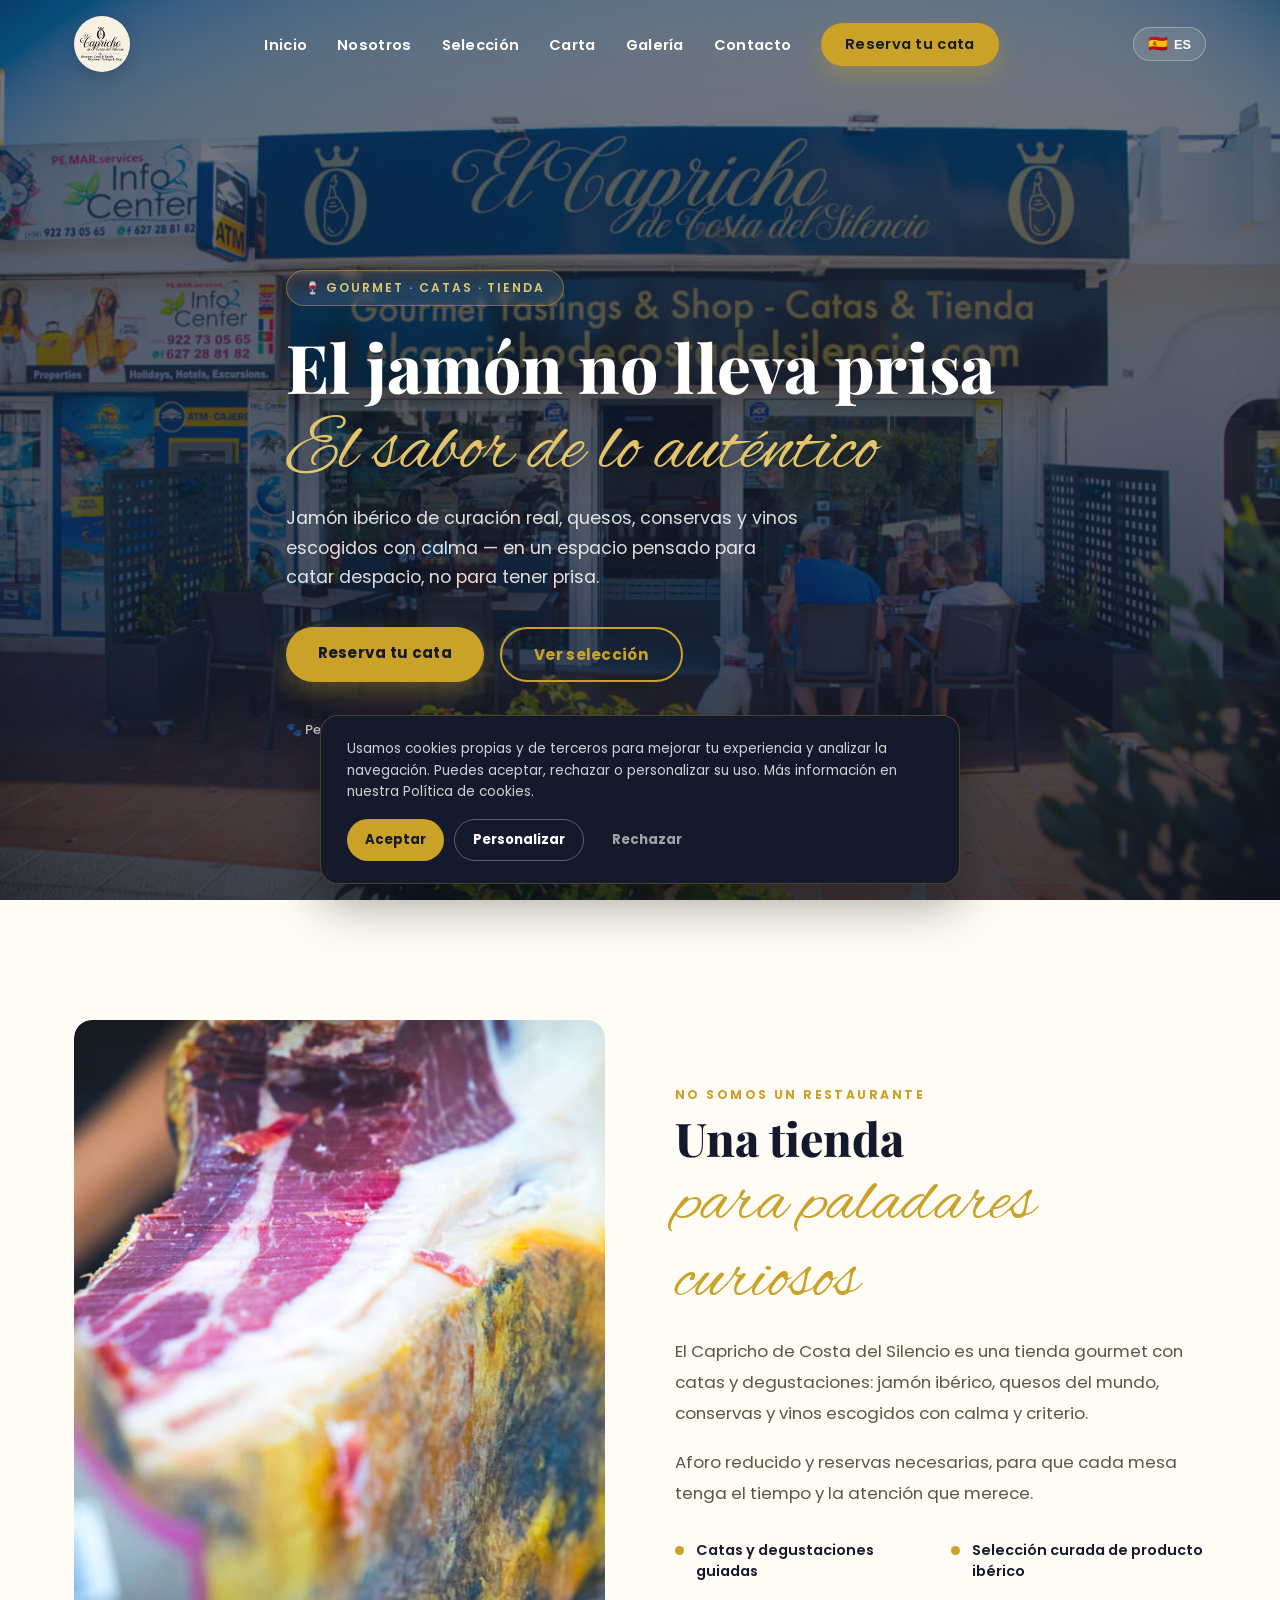
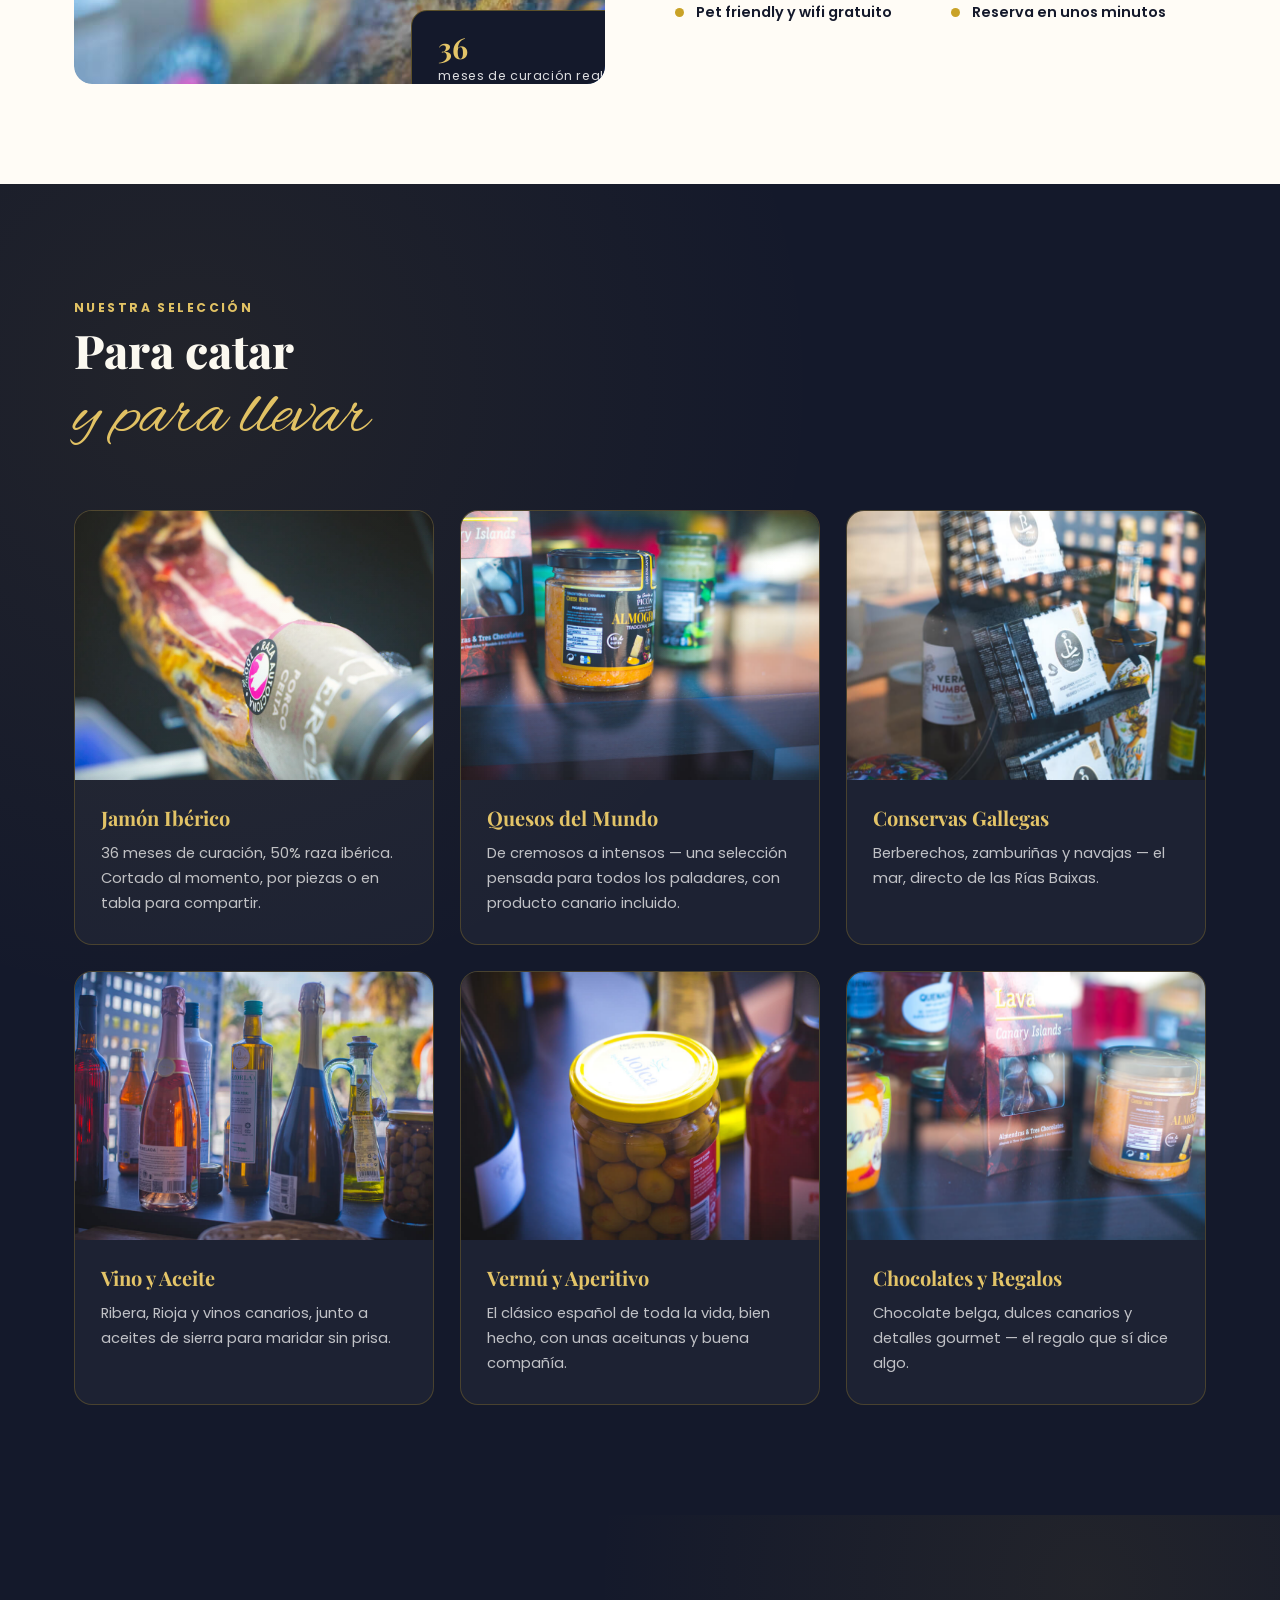
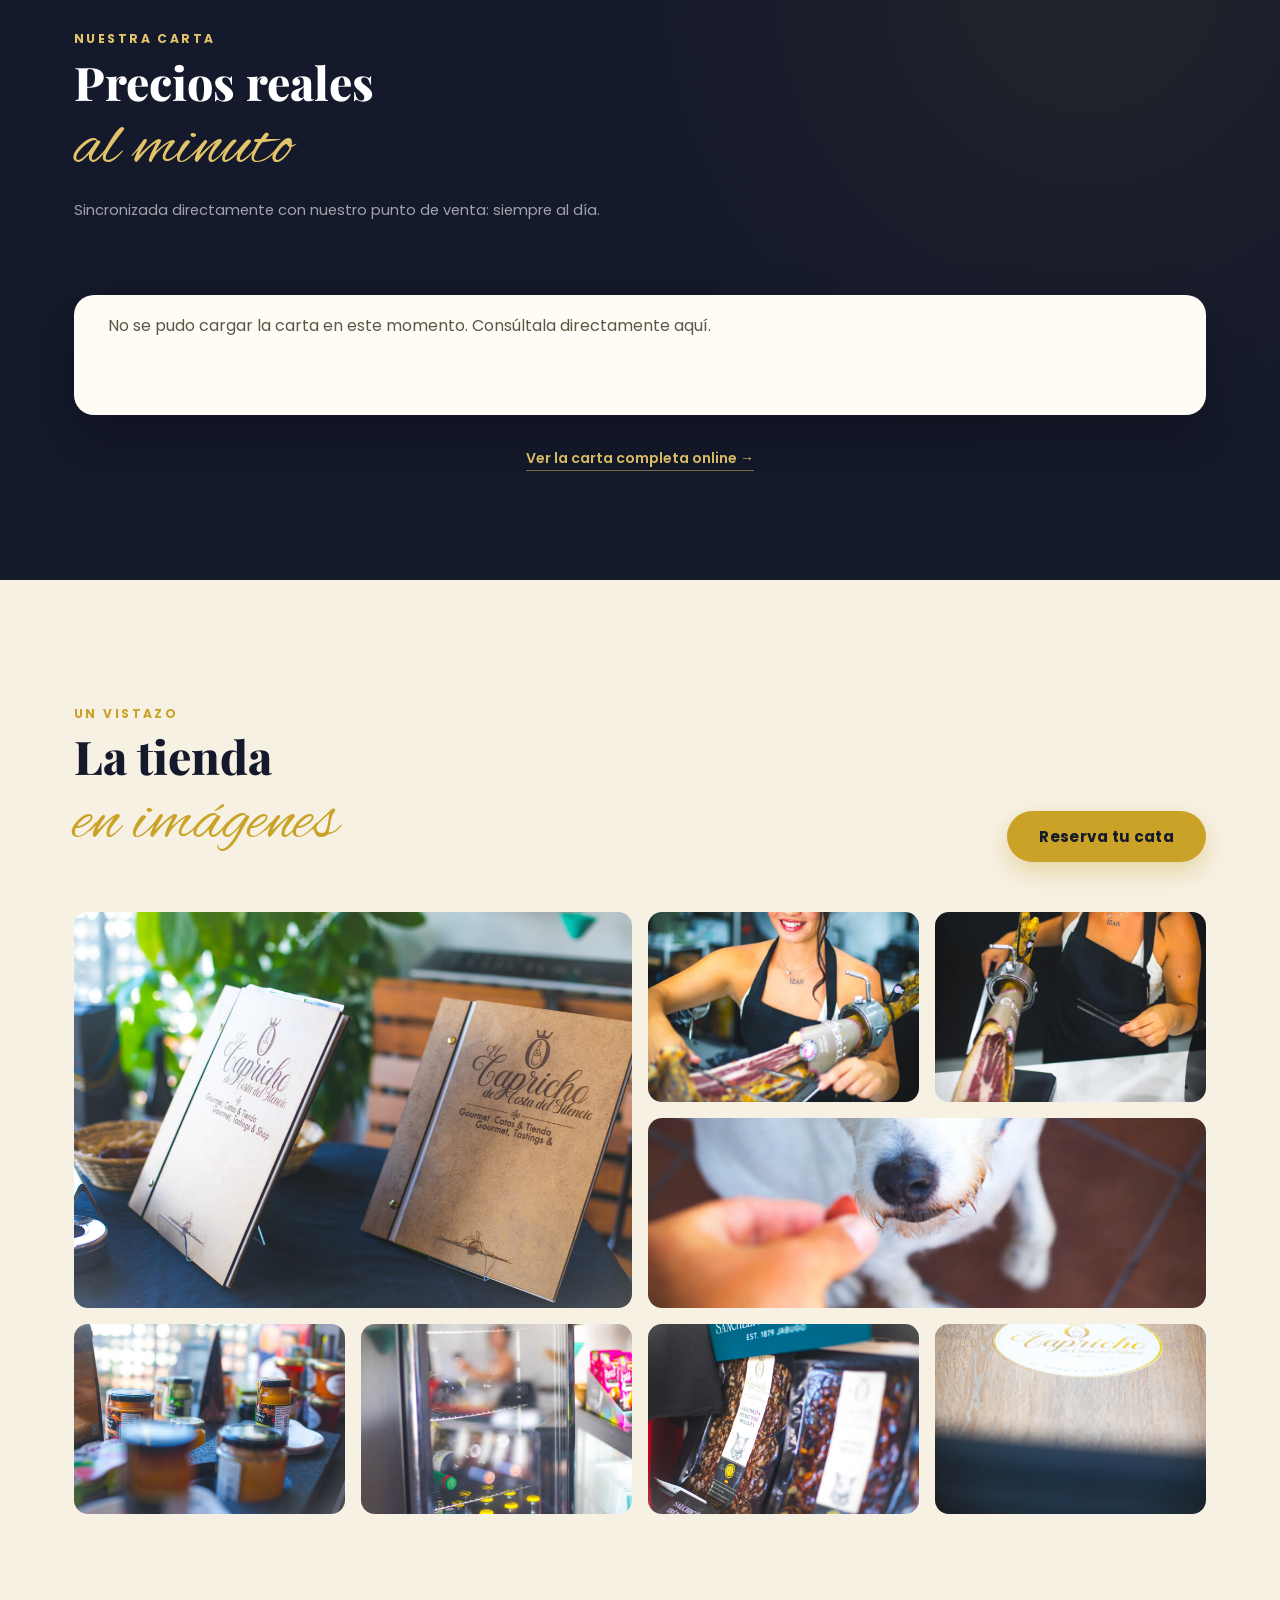
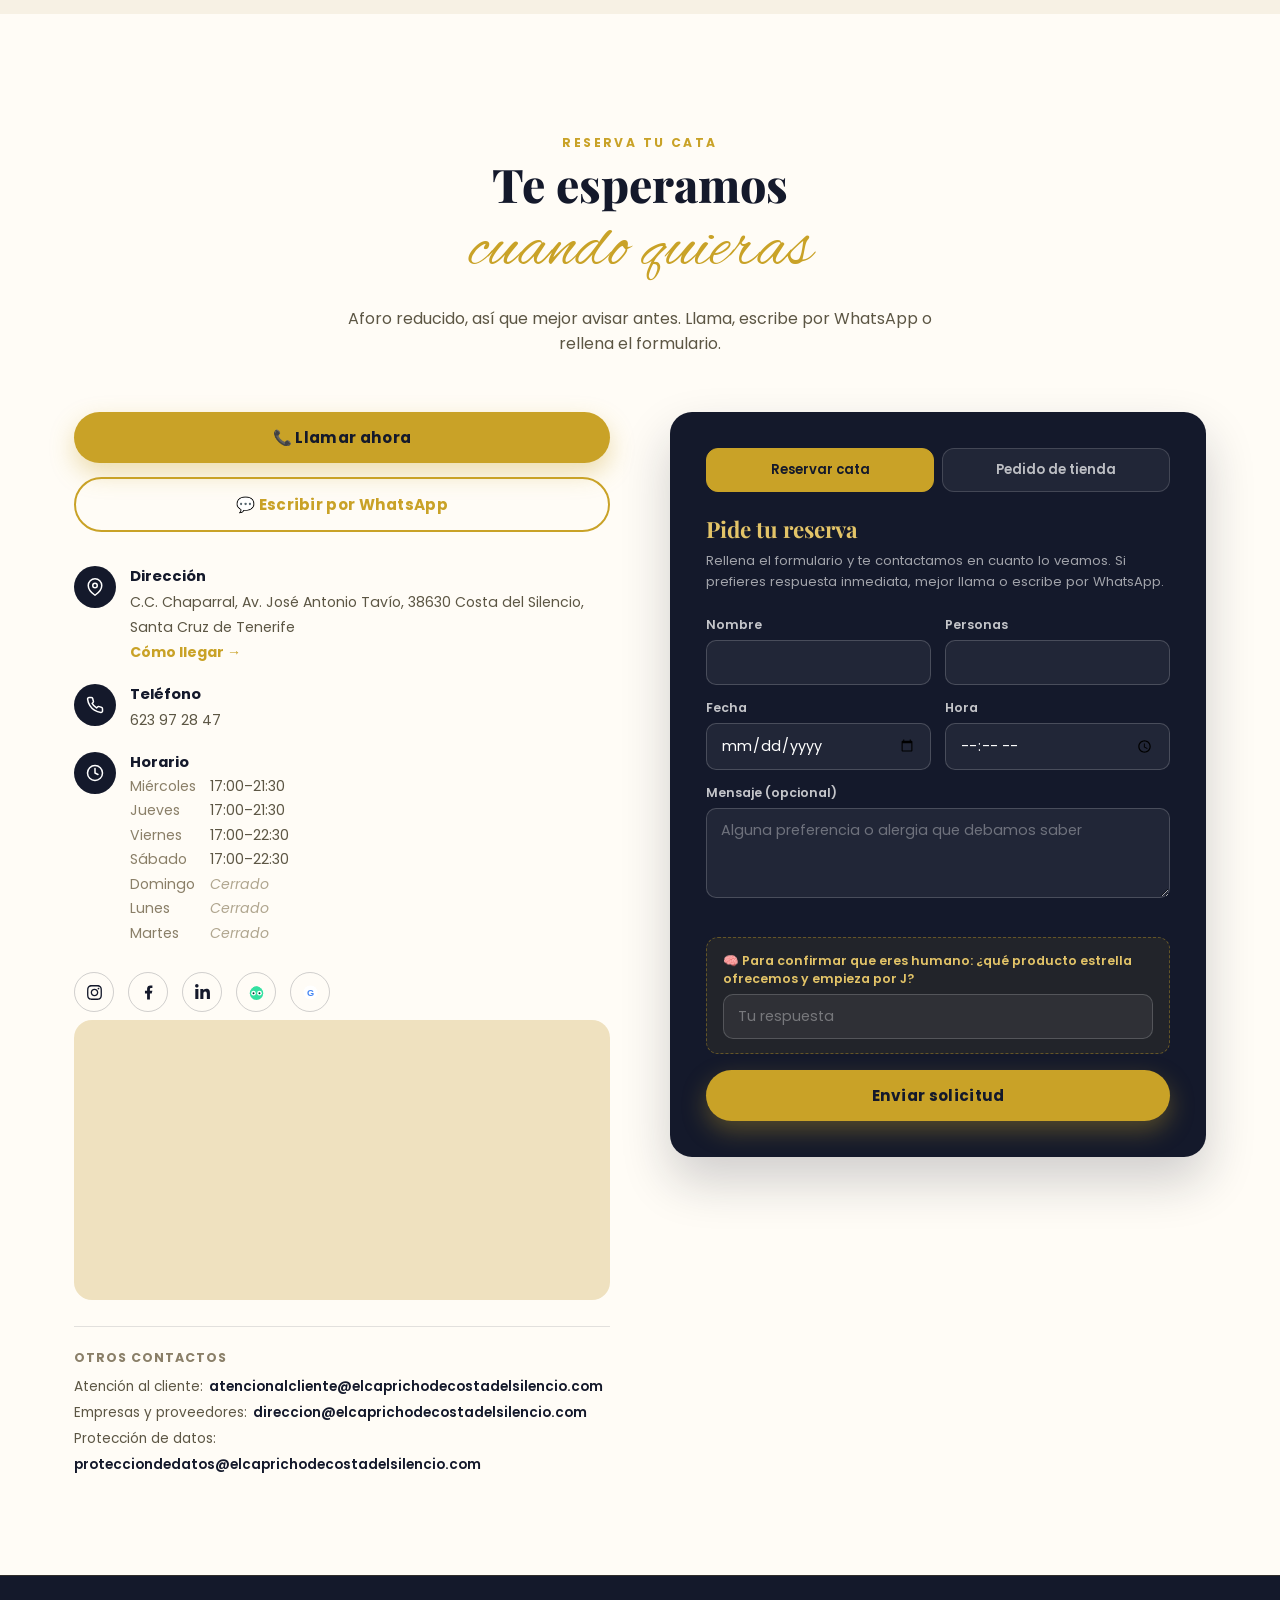
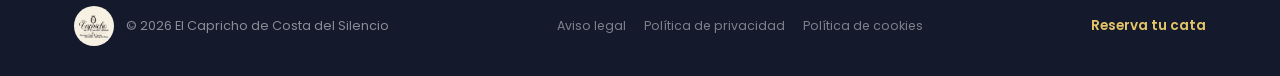
==== index.html @ b977d5aa "Auto-hide closure popup from September 6th The announcement is only relevant through Sept 5th, so it" ====
<!DOCTYPE html>
<html lang="es">
<head>
<meta charset="UTF-8">
<meta name="viewport" content="width=device-width, initial-scale=1.0">
<title>El Capricho de Costa del Silencio · Gourmet, Catas &amp; Tienda</title>
<meta name="description" content="El Capricho de Costa del Silencio: tienda gourmet con catas y degustaciones de jamón ibérico, quesos, conservas y vinos escogidos en Tenerife.">
<link rel="preconnect" href="https://fonts.googleapis.com">
<link rel="preconnect" href="https://fonts.gstatic.com" crossorigin>
<link href="https://fonts.googleapis.com/css2?family=Alex+Brush&family=Playfair+Display:wght@600;700;800;900&family=Poppins:wght@300;400;500;600;700&display=swap" rel="stylesheet">
<link rel="icon" href="data:image/svg+xml,%3Csvg xmlns='http://www.w3.org/2000/svg' viewBox='0 0 100 100'%3E%3Ccircle cx='50' cy='50' r='48' fill='%2314192B'/%3E%3Ctext x='50' y='66' text-anchor='middle' font-size='54' fill='%23C9A227' font-family='Georgia,serif'%3EC%3C/text%3E%3C/svg%3E">
<style>
  :root{
    --ink:#14192B;
    --ink-2:#0C1020;
    --gold:#C9A227;
    --gold-light:#E3C468;
    --cream:#F7F1E4;
    --cream-2:#EFE1BF;
    --paper:#FFFCF6;
    --text-soft:#5c5644;
  }
  *{box-sizing:border-box;margin:0;padding:0;}
  html{scroll-behavior:smooth;}
  body{
    font-family:'Poppins',sans-serif;
    color:var(--ink);
    background:var(--paper);
    overflow-x:hidden;
  }
  img{max-width:100%;display:block;}
  a{text-decoration:none;color:inherit;}
  ul{list-style:none;}
  .script{font-family:'Alex Brush',cursive;}
  .wrap{max-width:1180px;margin:0 auto;padding:0 24px;}
  .btn{
    display:inline-block;
    background:var(--gold);
    color:var(--ink);
    font-weight:700;
    padding:14px 32px;
    border-radius:40px;
    letter-spacing:.02em;
    box-shadow:0 10px 24px rgba(201,162,39,.35);
    transition:transform .2s ease, box-shadow .2s ease, background .2s ease;
    border:none;
    cursor:pointer;
    font-family:'Poppins',sans-serif;
    font-size:.95rem;
  }
  .btn:hover{transform:translateY(-2px);box-shadow:0 14px 30px rgba(201,162,39,.45);background:var(--gold-light);}
  .btn.outline{
    background:transparent;
    border:2px solid var(--gold);
    color:var(--gold);
    box-shadow:none;
  }
  .btn.outline:hover{background:var(--gold);color:var(--ink);}
  .btn.ghost{
    background:transparent;border:2px solid rgba(20,25,43,.25);color:var(--ink);box-shadow:none;
  }
  .btn.ghost:hover{background:var(--ink);color:var(--cream);border-color:var(--ink);}
  .eyebrow{
    text-transform:uppercase;
    letter-spacing:.2em;
    font-size:.76rem;
    font-weight:700;
    color:var(--gold);
  }
  h2.section-title{
    font-family:'Playfair Display',serif;
    font-size:clamp(2rem,4vw,2.9rem);
    font-weight:800;
    line-height:1.1;
    margin:.4rem 0 1rem;
  }
  h2.section-title .accent{
    display:block;
    font-family:'Alex Brush',cursive;
    font-weight:400;
    color:var(--gold);
    font-size:1.5em;
    margin-top:.05em;
  }

  /* ---------- HEADER ---------- */
  header{
    position:fixed;top:0;left:0;right:0;
    z-index:100;
    background:rgba(20,25,43,0);
    transition:background .35s ease, box-shadow .35s ease, padding .35s ease;
    padding:16px 0;
  }
  header.scrolled{
    background:rgba(255,252,246,.97);
    box-shadow:0 4px 24px rgba(0,0,0,.1);
    padding:8px 0;
    backdrop-filter:blur(6px);
  }
  nav{display:flex;align-items:center;justify-content:space-between;gap:20px;}
  .brand{display:flex;align-items:center;gap:12px;}
  .brand .badge{
    background:var(--cream);
    border-radius:50%;
    width:56px;height:56px;
    display:flex;align-items:center;justify-content:center;
    box-shadow:0 6px 16px rgba(0,0,0,.15);
    flex:none;
    transition:width .3s ease,height .3s ease;
    padding:6px;
  }
  header.scrolled .brand .badge{width:46px;height:46px;}
  .brand .badge img{width:100%;height:100%;object-fit:contain;}
  .brand-text{display:none;}
  .nav-links{display:flex;gap:30px;align-items:center;}
  .nav-links a{font-weight:600;font-size:.92rem;position:relative;padding:4px 0;color:#fff;transition:color .35s ease;letter-spacing:.02em;}
  header.scrolled .nav-links a{color:var(--ink);}
  .nav-links a::after{
    content:'';position:absolute;left:0;bottom:-2px;width:0;height:2px;background:var(--gold);
    transition:width .25s ease;
  }
  .nav-links a:hover::after{width:100%;}
  .nav-links a.btn{padding:11px 24px;color:var(--ink)!important;}
  .nav-links a.btn::after{display:none;}
  .burger{display:none;background:none;border:none;font-size:1.6rem;color:var(--gold);cursor:pointer;}

  @media (max-width:900px){
    .nav-links{
      position:fixed;inset:0 0 0 auto;height:100vh;width:min(78vw,320px);
      background:var(--paper);flex-direction:column;justify-content:center;
      align-items:flex-start;padding:0 40px;gap:24px;
      transform:translateX(100%);transition:transform .35s ease;
      box-shadow:-10px 0 30px rgba(0,0,0,.15);
    }
    .nav-links.open{transform:translateX(0);}
    .nav-links a:not(.btn){color:var(--ink);}
    .nav-links a.btn{margin-top:10px;}
    .burger{display:block;z-index:110;order:-1;}
    .brand{flex:1;justify-content:center;}
  }

  /* ---------- HERO ---------- */
  .hero{
    position:relative;
    min-height:100vh;
    display:flex;
    align-items:center;
    background:linear-gradient(180deg, rgba(12,16,32,.55), rgba(12,16,32,.78)), url('img/storefront.jpg') center 60%/cover no-repeat;
  }
  .hero .wrap{position:relative;z-index:2;padding-top:110px;}
  .hero-tag{
    display:inline-flex;align-items:center;gap:10px;
    background:rgba(255,255,255,.1);
    border:1px solid rgba(201,162,39,.5);
    color:var(--gold-light);padding:8px 18px;border-radius:30px;
    font-size:.76rem;letter-spacing:.16em;text-transform:uppercase;font-weight:600;
    backdrop-filter:blur(4px);
  }
  .hero h1{
    color:#fff;
    font-family:'Playfair Display',serif;
    font-size:clamp(2.4rem,6vw,4.2rem);
    font-weight:800;
    line-height:1.08;
    margin:24px 0 10px;
    text-shadow:0 6px 30px rgba(0,0,0,.4);
  }
  .hero h1 .script{
    display:block;
    font-family:'Alex Brush',cursive;
    font-weight:400;
    font-size:1.15em;
    color:var(--gold-light);
    margin-top:8px;
  }
  .hero p{
    color:rgba(255,255,255,.85);
    font-size:1.1rem;
    max-width:520px;
    margin-bottom:34px;
    line-height:1.7;
  }
  .hero-ctas{display:flex;gap:16px;flex-wrap:wrap;}
  .hero-badges{display:flex;gap:14px;margin-top:38px;flex-wrap:wrap;}
  .hero-badges span{
    display:flex;align-items:center;gap:8px;
    color:rgba(255,255,255,.75);font-size:.82rem;font-weight:500;
  }
  .scroll-cue{
    position:absolute;bottom:34px;left:50%;transform:translateX(-50%);
    color:#fff;font-size:.72rem;letter-spacing:.2em;text-transform:uppercase;
    display:flex;flex-direction:column;align-items:center;gap:8px;opacity:.85;
  }
  .scroll-cue span{width:1px;height:34px;background:var(--gold);display:block;animation:pulse 1.8s infinite;}
  @keyframes pulse{0%,100%{opacity:.2;}50%{opacity:1;}}

  /* ---------- INTRO / SOBRE NOSOTROS ---------- */
  .intro{padding:120px 0 100px;background:var(--paper);}
  .intro-grid{display:grid;grid-template-columns:1fr 1fr;gap:70px;align-items:center;}
  .intro-media{position:relative;border-radius:18px;overflow:hidden;}
  .intro-media img{border-radius:18px;aspect-ratio:4/5;object-fit:cover;}
  .intro-media .float-card{
    position:absolute;bottom:-26px;right:-26px;
    background:var(--ink);
    color:#fff;
    padding:22px 26px;
    border-radius:16px;
    box-shadow:0 16px 34px rgba(20,25,43,.35);
    max-width:220px;
    border:1px solid rgba(201,162,39,.4);
  }
  .intro-media .float-card strong{display:block;font-family:'Playfair Display',serif;font-size:1.8rem;line-height:1;color:var(--gold-light);}
  .intro-media .float-card span{font-size:.78rem;letter-spacing:.05em;opacity:.85;}
  .intro-text p{color:var(--text-soft);font-size:1.05rem;line-height:1.85;margin-bottom:18px;}
  .intro-points{display:grid;grid-template-columns:1fr 1fr;gap:20px;margin-top:30px;}
  .intro-points li{display:flex;gap:12px;align-items:flex-start;font-weight:600;font-size:.9rem;color:var(--ink);}
  .intro-points li .dot{width:9px;height:9px;border-radius:50%;background:var(--gold);margin-top:6px;flex:none;}

  @media (max-width:900px){
    .intro-grid{grid-template-columns:1fr;gap:60px;}
    .intro-media{order:-1;}
    .intro-media .float-card{right:16px;bottom:-20px;}
  }

  /* ---------- SELECCIÓN ---------- */
  .seleccion{background:var(--ink);color:#fff;padding:110px 0;position:relative;}
  .seleccion::before{
    content:'';position:absolute;inset:0;
    background:radial-gradient(circle at 15% 15%, rgba(201,162,39,.08), transparent 40%);
    pointer-events:none;
  }
  .seleccion .eyebrow{color:var(--gold-light);}
  .seleccion h2{color:#fff;}
  .seleccion h2 .accent{color:var(--gold-light);}
  .sel-grid{display:grid;grid-template-columns:repeat(3,1fr);gap:26px;margin-top:54px;}
  .sel-card{
    background:rgba(255,255,255,.04);
    border:1px solid rgba(201,162,39,.25);
    border-radius:18px;overflow:hidden;
    transition:transform .25s ease, background .25s ease, border-color .25s ease;
  }
  .sel-card:hover{transform:translateY(-6px);background:rgba(255,255,255,.07);border-color:var(--gold);}
  .sel-card .thumb{aspect-ratio:4/3;overflow:hidden;}
  .sel-card .thumb img{width:100%;height:100%;object-fit:cover;transition:transform .5s ease;}
  .sel-card:hover .thumb img{transform:scale(1.07);}
  .sel-card .body{padding:24px 26px 28px;}
  .sel-card h3{font-family:'Playfair Display',serif;font-size:1.25rem;margin-bottom:10px;color:var(--gold-light);}
  .sel-card p{color:rgba(255,255,255,.72);font-size:.92rem;line-height:1.7;}
  @media (max-width:900px){.sel-grid{grid-template-columns:1fr 1fr;}}
  @media (max-width:600px){.sel-grid{grid-template-columns:1fr;}}

  /* ---------- CARTA (live menu) ---------- */
  .carta{background:var(--ink);color:#fff;padding:110px 0;position:relative;}
  .carta::before{
    content:'';position:absolute;inset:0;
    background:radial-gradient(circle at 85% 10%, rgba(201,162,39,.08), transparent 40%);
    pointer-events:none;
  }
  .carta .eyebrow{color:var(--gold-light);}
  .carta h2{color:#fff;}
  .carta h2 .accent{color:var(--gold-light);}
  .carta-sub{color:rgba(255,255,255,.6);font-size:.92rem;margin-top:-4px;margin-bottom:10px;max-width:560px;}
  .menu-tabs{display:flex;flex-wrap:wrap;gap:10px;margin-top:38px;margin-bottom:36px;position:relative;}
  .menu-tab{
    background:rgba(255,255,255,.06);border:1px solid rgba(201,162,39,.25);color:rgba(255,255,255,.8);
    font-family:'Poppins',sans-serif;font-weight:600;font-size:.82rem;padding:9px 18px;border-radius:30px;
    cursor:pointer;transition:background .2s ease,border-color .2s ease,color .2s ease;
  }
  .menu-tab:hover{background:rgba(255,255,255,.12);}
  .menu-tab.active{background:var(--gold);border-color:var(--gold);color:var(--ink);}
  .menu-panel{
    background:var(--paper);border-radius:20px;padding:8px 34px;
    box-shadow:0 24px 50px rgba(0,0,0,.25);position:relative;min-height:120px;
  }
  .menu-item{display:flex;justify-content:space-between;align-items:baseline;gap:16px;padding:16px 0;border-bottom:1px dashed rgba(20,25,43,.15);}
  .menu-item:last-child{border-bottom:none;}
  .menu-item .mi-name{font-weight:600;color:var(--ink);font-size:.95rem;}
  .menu-item .mi-price{font-weight:800;color:var(--gold);white-space:nowrap;font-size:.95rem;}
  .menu-loading{color:rgba(255,255,255,.55);font-size:.9rem;padding:20px 0;}
  .menu-foot{text-align:center;margin-top:30px;}
  .menu-foot a{color:var(--gold-light);font-weight:600;font-size:.88rem;border-bottom:1px solid rgba(227,196,104,.5);padding-bottom:2px;}
  .menu-foot a:hover{color:#fff;}
  @media (max-width:600px){.menu-panel{padding:6px 18px;}}

  /* ---------- GALERÍA ---------- */
  .gallery{padding:120px 0 100px;background:var(--cream);}
  .gallery-head{display:flex;justify-content:space-between;align-items:flex-end;flex-wrap:wrap;gap:20px;margin-bottom:50px;}
  .gallery-grid{display:grid;grid-template-columns:repeat(4,1fr);grid-auto-rows:190px;gap:16px;}
  .gallery-grid a{position:relative;border-radius:14px;overflow:hidden;display:block;}
  .gallery-grid img{width:100%;height:100%;object-fit:cover;transition:transform .5s ease;}
  .gallery-grid a:hover img{transform:scale(1.08);}
  .gallery-grid a::after{
    content:'';position:absolute;inset:0;
    background:linear-gradient(180deg, transparent 50%, rgba(0,0,0,.5));
    opacity:0;transition:opacity .3s ease;
  }
  .gallery-grid a:hover::after{opacity:1;}
  .g1{grid-column:span 2;grid-row:span 2;}
  .g5{grid-column:span 2;}
  @media (max-width:900px){
    .gallery-grid{grid-template-columns:repeat(2,1fr);grid-auto-rows:170px;}
    .g1{grid-column:span 2;grid-row:span 1;}
    .g5{grid-column:span 1;}
  }

  .lightbox{
    position:fixed;inset:0;background:rgba(12,16,32,.94);
    display:flex;align-items:center;justify-content:center;
    z-index:200;opacity:0;pointer-events:none;transition:opacity .3s ease;padding:30px;
  }
  .lightbox.open{opacity:1;pointer-events:auto;}
  .lightbox img{max-width:min(900px,90vw);max-height:85vh;border-radius:12px;box-shadow:0 30px 60px rgba(0,0,0,.5);}
  .lightbox-close{position:absolute;top:26px;right:32px;color:#fff;font-size:2rem;cursor:pointer;line-height:1;background:none;border:none;}

  /* ---------- CONTACTO / RESERVAS ---------- */
  .contact{background:var(--paper);padding:120px 0 100px;}
  .contact-head{text-align:center;max-width:640px;margin:0 auto 56px;}
  .contact-head .eyebrow{justify-content:center;display:flex;}
  .contact-grid{display:grid;grid-template-columns:1fr 1fr;gap:60px;align-items:start;}
  .quick-actions{display:flex;flex-direction:column;gap:14px;margin-bottom:34px;}
  .quick-actions .btn{width:100%;text-align:center;}
  .info-list{display:flex;flex-direction:column;gap:20px;margin-bottom:28px;}
  .info-list li{display:flex;gap:14px;align-items:flex-start;}
  .info-list .ic{
    width:42px;height:42px;border-radius:50%;background:var(--ink);
    display:flex;align-items:center;justify-content:center;flex:none;
  }
  .info-list strong{display:block;font-size:.92rem;margin-bottom:2px;}
  .info-list span, .info-list a{color:var(--text-soft);font-size:.88rem;line-height:1.6;}
  .info-list a.go{color:var(--gold);font-weight:700;}
  .hours-grid{display:grid;grid-template-columns:auto 1fr;gap:2px 14px;margin-top:2px;}
  .hours-grid span:nth-child(odd){color:#8a7f68;}
  .hours-grid span.closed{color:#b0a68f;font-style:italic;}
  .socials{display:flex;gap:14px;flex-wrap:wrap;}
  .socials a{
    width:40px;height:40px;border-radius:50%;border:1px solid rgba(20,25,43,.2);
    display:flex;align-items:center;justify-content:center;color:var(--ink);
    transition:background .2s ease,border-color .2s ease,color .2s ease,transform .2s ease;
  }
  .socials a svg{width:17px;height:17px;}
  .socials a:hover{background:var(--gold);border-color:var(--gold);color:var(--ink);transform:translateY(-3px);}

  .form-card{background:var(--ink);border-radius:22px;padding:36px;color:#fff;box-shadow:0 24px 50px rgba(20,25,43,.2);}
  .form-tabs{display:flex;gap:8px;margin-bottom:22px;}
  .form-tab{
    flex:1;background:rgba(255,255,255,.06);border:1px solid rgba(255,255,255,.15);color:rgba(255,255,255,.7);
    padding:11px 14px;border-radius:12px;font-family:'Poppins',sans-serif;font-weight:600;font-size:.82rem;
    cursor:pointer;transition:background .2s ease,border-color .2s ease,color .2s ease;text-align:center;
  }
  .form-tab.active{background:var(--gold);border-color:var(--gold);color:var(--ink);}
  .form-panel{display:none;}
  .form-panel.active{display:block;}
  .form-card h3{font-family:'Playfair Display',serif;font-size:1.4rem;margin-bottom:6px;color:var(--gold-light);}
  .form-card p.note{color:rgba(255,255,255,.6);font-size:.82rem;margin-bottom:24px;line-height:1.6;}
  .more-contacts{margin-top:26px;padding-top:22px;border-top:1px solid rgba(20,25,43,.12);}
  .more-contacts .mc-title{font-size:.78rem;font-weight:700;letter-spacing:.08em;text-transform:uppercase;color:#8a7f68;margin-bottom:10px;}
  .more-contacts ul{display:flex;flex-direction:column;gap:6px;}
  .more-contacts li{font-size:.85rem;color:var(--text-soft);display:flex;gap:6px;flex-wrap:wrap;}
  .more-contacts a{color:var(--ink);font-weight:600;}
  .more-contacts a:hover{color:var(--gold);}

  .form-captcha{
    background:rgba(201,162,39,.08);border:1px dashed rgba(201,162,39,.4);
    border-radius:12px;padding:14px 16px;margin-bottom:16px;
  }
  .form-captcha label{color:var(--gold-light)!important;}
  .captcha-msg{font-size:.78rem;margin-top:6px;display:none;}
  .captcha-msg.show{display:block;}
  .captcha-msg.err{color:#ff9d9d;}
  .captcha-msg.ok{color:#8fd99f;}
  .form-status{
    display:none;align-items:flex-start;gap:10px;margin-top:14px;padding:12px 14px;
    border-radius:12px;font-size:.85rem;line-height:1.55;
  }
  .form-status.show{display:flex;}
  .form-status.sending{background:rgba(255,255,255,.06);color:rgba(255,255,255,.75);}
  .form-status.success{background:rgba(143,217,159,.12);color:#c9f0d1;border:1px solid rgba(143,217,159,.3);}
  .form-status.error{background:rgba(255,157,157,.12);color:#ffd1d1;border:1px solid rgba(255,157,157,.3);}
  .form-status a{color:inherit;font-weight:700;text-decoration:underline;}
  .form-row{display:grid;grid-template-columns:1fr 1fr;gap:14px;margin-bottom:14px;}
  .form-card label{display:block;font-size:.78rem;font-weight:600;margin-bottom:6px;color:rgba(255,255,255,.75);}
  .form-card input, .form-card textarea{
    width:100%;background:rgba(255,255,255,.06);border:1px solid rgba(255,255,255,.18);
    border-radius:10px;padding:11px 14px;color:#fff;font-family:'Poppins',sans-serif;font-size:.9rem;
  }
  .form-card input::placeholder, .form-card textarea::placeholder{color:rgba(255,255,255,.35);}
  .form-card textarea{resize:vertical;min-height:90px;margin-bottom:18px;}
  .form-card .full{margin-bottom:14px;}
  .map-box{border-radius:18px;overflow:hidden;min-height:280px;background:var(--cream-2);position:relative;margin-top:8px;}
  .map-box iframe{width:100%;height:100%;min-height:280px;display:block;border:0;}
  @media (max-width:900px){.contact-grid{grid-template-columns:1fr;gap:50px;} .form-row{grid-template-columns:1fr;}}

  footer{background:var(--ink);border-top:1px solid rgba(201,162,39,.15);padding:30px 0;}
  footer .wrap{display:flex;justify-content:space-between;align-items:center;flex-wrap:wrap;gap:14px;}
  footer .f-brand{display:flex;align-items:center;gap:12px;}
  footer .f-brand .badge{background:var(--cream);border-radius:50%;width:40px;height:40px;display:flex;align-items:center;justify-content:center;padding:5px;flex:none;}
  footer .f-brand .badge img{width:100%;height:100%;object-fit:contain;}
  footer .f-brand span{color:rgba(255,255,255,.5);font-size:.8rem;}
  footer a.book{color:var(--gold-light);font-weight:600;font-size:.85rem;}
  footer a.book:hover{color:#fff;}
  .legal-links{display:flex;gap:18px;flex-wrap:wrap;}
  .legal-links button{
    background:none;border:none;cursor:pointer;font-family:'Poppins',sans-serif;
    color:rgba(255,255,255,.45);font-size:.78rem;transition:color .2s ease;padding:0;
  }
  .legal-links button:hover{color:var(--gold-light);}

  /* ---------- LEGAL MODAL ---------- */
  .legal-modal{
    position:fixed;inset:0;background:rgba(12,16,32,.75);
    display:flex;align-items:center;justify-content:center;padding:24px;
    z-index:300;opacity:0;pointer-events:none;transition:opacity .25s ease;
  }
  .legal-modal.open{opacity:1;pointer-events:auto;}
  .legal-box{
    background:var(--paper);border-radius:20px;max-width:760px;width:100%;max-height:85vh;
    overflow:hidden;display:flex;flex-direction:column;box-shadow:0 30px 70px rgba(0,0,0,.4);
  }
  .legal-head{display:flex;align-items:center;justify-content:space-between;padding:22px 26px;border-bottom:1px solid rgba(20,25,43,.1);}
  .legal-head h3{font-family:'Playfair Display',serif;font-size:1.3rem;color:var(--ink);}
  .legal-close{background:none;border:none;cursor:pointer;font-size:1.6rem;line-height:1;color:var(--text-soft);}
  .legal-tabs{display:flex;gap:8px;padding:16px 26px 0;flex-wrap:wrap;}
  .legal-tab{
    background:var(--cream);border:1px solid rgba(20,25,43,.1);color:var(--ink);
    padding:8px 16px;border-radius:20px;font-family:'Poppins',sans-serif;font-weight:600;font-size:.8rem;
    cursor:pointer;transition:background .2s ease,color .2s ease;
  }
  .legal-tab.active{background:var(--ink);color:var(--gold-light);border-color:var(--ink);}
  .legal-body{padding:20px 26px 30px;overflow-y:auto;}
  .legal-panel{display:none;}
  .legal-panel.active{display:block;}
  .legal-panel h4{font-family:'Playfair Display',serif;font-size:1.05rem;color:var(--ink);margin:20px 0 8px;}
  .legal-panel h4:first-child{margin-top:0;}
  .legal-panel p{color:var(--text-soft);font-size:.9rem;line-height:1.75;margin-bottom:10px;}
  .legal-panel ul{margin:0 0 12px 0;padding-left:0;}
  .legal-panel li{color:var(--text-soft);font-size:.9rem;line-height:1.7;margin-bottom:8px;list-style:none;padding-left:16px;position:relative;}
  .legal-panel li::before{content:'—';position:absolute;left:0;color:var(--gold);}
  .legal-panel a{color:var(--gold);font-weight:600;}

  /* ---------- COOKIE BANNER ---------- */
  .cookie-banner{
    position:fixed;left:16px;right:16px;bottom:16px;max-width:640px;margin:0 auto;
    background:var(--ink);color:#fff;border-radius:18px;padding:22px 26px;
    box-shadow:0 20px 50px rgba(0,0,0,.35);border:1px solid rgba(201,162,39,.3);
    z-index:250;transform:translateY(140%);transition:transform .4s ease;
  }
  .cookie-banner.show{transform:translateY(0);}
  .cookie-banner p{font-size:.85rem;line-height:1.6;color:rgba(255,255,255,.8);margin-bottom:16px;}
  .cookie-banner a{color:var(--gold-light);font-weight:600;}
  .cookie-actions{display:flex;gap:10px;flex-wrap:wrap;}
  .cookie-actions button{
    font-family:'Poppins',sans-serif;font-weight:700;font-size:.82rem;border-radius:30px;padding:10px 18px;cursor:pointer;border:none;
  }
  .cookie-accept{background:var(--gold);color:var(--ink);}
  .cookie-accept:hover{background:var(--gold-light);}
  .cookie-customize{background:transparent;border:1px solid rgba(255,255,255,.3)!important;color:#fff;}
  .cookie-customize:hover{border-color:var(--gold)!important;}
  .cookie-reject{background:transparent;color:rgba(255,255,255,.6);}
  .cookie-reject:hover{color:#fff;}

  /* ---------- LANGUAGE SWITCHER ---------- */
  .lang-switch{position:relative;}
  .lang-btn{
    display:flex;align-items:center;gap:6px;
    background:rgba(255,255,255,.1);
    border:1px solid rgba(255,255,255,.3);
    color:#fff;padding:8px 14px;border-radius:30px;
    font-weight:600;font-size:.8rem;cursor:pointer;
    transition:background .35s ease,border-color .35s ease,color .35s ease;
  }
  header.scrolled .lang-btn{background:rgba(20,25,43,.06);border-color:rgba(20,25,43,.2);color:var(--ink);}
  .lang-menu{
    position:absolute;top:calc(100% + 10px);right:0;
    background:#fff;border-radius:14px;overflow:hidden;
    box-shadow:0 16px 40px rgba(0,0,0,.18);min-width:150px;
    opacity:0;visibility:hidden;transform:translateY(-6px);
    transition:opacity .2s ease,transform .2s ease,visibility .2s ease;z-index:120;
  }
  .lang-switch.open .lang-menu{opacity:1;visibility:visible;transform:translateY(0);}
  .lang-menu button{
    display:flex;align-items:center;gap:10px;width:100%;padding:11px 16px;background:none;border:none;cursor:pointer;
    font-family:'Poppins',sans-serif;font-weight:600;font-size:.85rem;color:var(--ink);text-align:left;transition:background .15s ease;
  }
  .lang-menu button:hover{background:var(--cream);}
  .lang-menu button.active{color:var(--gold);}
  .flag{font-size:1rem;line-height:1;}

  /* ---------- BACK TO TOP ---------- */
  .to-top{
    position:fixed;right:24px;bottom:24px;width:48px;height:48px;border-radius:50%;
    background:var(--gold);color:var(--ink);display:flex;align-items:center;justify-content:center;
    border:none;cursor:pointer;box-shadow:0 10px 24px rgba(201,162,39,.4);
    opacity:0;visibility:hidden;transform:translateY(12px);
    transition:opacity .3s ease, transform .3s ease, background .2s ease;z-index:90;
  }
  .to-top.show{opacity:1;visibility:visible;transform:translateY(0);}
  .to-top:hover{background:var(--gold-light);}
  .to-top svg{width:20px;height:20px;}

  /* ---------- ANNOUNCEMENT POPUP ---------- */
  .announce-modal{
    position:fixed;inset:0;background:rgba(12,16,32,.82);
    display:flex;align-items:center;justify-content:center;padding:24px;
    z-index:400;opacity:0;pointer-events:none;transition:opacity .3s ease;
  }
  .announce-modal.show{opacity:1;pointer-events:auto;}
  .announce-box{position:relative;max-width:480px;width:100%;}
  .announce-box img{width:100%;border-radius:14px;box-shadow:0 30px 70px rgba(0,0,0,.5);display:block;}
  .announce-close{
    position:absolute;top:-14px;right:-14px;width:36px;height:36px;border-radius:50%;
    background:var(--gold);color:var(--ink);border:none;font-size:1.4rem;line-height:1;cursor:pointer;
    display:flex;align-items:center;justify-content:center;box-shadow:0 8px 20px rgba(0,0,0,.35);
    transition:background .2s ease;
  }
  .announce-close:hover{background:var(--gold-light);}
</style>
</head>
<body>

<!-- ================= ANNOUNCEMENT POPUP ================= -->
<div class="announce-modal" id="announceModal">
  <div class="announce-box">
    <button class="announce-close" id="announceClose" aria-label="Cerrar">&times;</button>
    <img src="img/aviso-cierre.jpeg" alt="Aviso: cerrado el sábado 5 de septiembre por formación / Closed Saturday September 5th for training">
  </div>
</div>

<!-- ================= HEADER ================= -->
<header id="site-header">
  <div class="wrap">
    <nav>
      <a href="#inicio" class="brand">
        <span class="badge"><img src="img/logo-hero.png" alt="El Capricho de Costa del Silencio"></span>
      </a>

      <ul class="nav-links" id="navLinks">
        <li><a href="#inicio" data-i18n="nav_home">Inicio</a></li>
        <li><a href="#nosotros" data-i18n="nav_about">Nosotros</a></li>
        <li><a href="#seleccion" data-i18n="nav_selection">Selección</a></li>
        <li><a href="#carta" data-i18n="nav_carta">Carta</a></li>
        <li><a href="#galeria" data-i18n="nav_gallery">Galería</a></li>
        <li><a href="#contacto" data-i18n="nav_contact">Contacto</a></li>
        <li><a href="#contacto" class="btn" data-i18n="nav_book">Reserva tu cata</a></li>
      </ul>

      <div class="lang-switch" id="langSwitch">
        <button class="lang-btn" id="langBtn"><span class="flag" id="langFlag">🇪🇸</span><span id="langCode">ES</span></button>
        <div class="lang-menu" id="langMenu">
          <button data-lang="es"><span class="flag">🇪🇸</span> Español</button>
          <button data-lang="en"><span class="flag">🇬🇧</span> English</button>
        </div>
      </div>

      <button class="burger" id="burgerBtn" aria-label="Abrir menú">☰</button>
    </nav>
  </div>
</header>

<!-- ================= HERO ================= -->
<section class="hero" id="inicio">
  <div class="wrap">
    <span class="hero-tag" data-i18n="hero_tag">🍷 Gourmet · Catas · Tienda</span>
    <h1><span data-i18n="hero_title1">El jamón no lleva prisa</span><span class="script" data-i18n="hero_title2">El sabor de lo auténtico</span></h1>
    <p data-i18n="hero_p">Jamón ibérico de curación real, quesos, conservas y vinos escogidos con calma — en un espacio pensado para catar despacio, no para tener prisa.</p>
    <div class="hero-ctas">
      <a href="#contacto" class="btn" data-i18n="nav_book">Reserva tu cata</a>
      <a href="#seleccion" class="btn outline" data-i18n="hero_btn2">Ver selección</a>
    </div>
    <div class="hero-badges">
      <span data-i18n="badge_pet">🐾 Pet friendly</span>
      <span data-i18n="badge_wifi">📶 Wifi gratuito</span>
      <span data-i18n="badge_aforo">🪑 Aforo reducido</span>
    </div>
  </div>
  <div class="scroll-cue"><span></span><span data-i18n="hero_scroll">Scroll</span></div>
</section>

<!-- ================= SOBRE NOSOTROS ================= -->
<section class="intro" id="nosotros">
  <div class="wrap">
    <div class="intro-grid">
      <div class="intro-media">
        <img src="img/staff-cutting-1.jpg" alt="Corte de jamón ibérico en El Capricho de Costa del Silencio">
        <div class="float-card">
          <strong>36</strong>
          <span data-i18n="intro_months">meses de curación real</span>
        </div>
      </div>
      <div class="intro-text">
        <span class="eyebrow" data-i18n="intro_eyebrow">No somos un restaurante</span>
        <h2 class="section-title"><span data-i18n="intro_title1">Una tienda</span><span class="accent" data-i18n="intro_title2">para paladares curiosos</span></h2>
        <p data-i18n="intro_p1">El Capricho de Costa del Silencio es una tienda gourmet con catas y degustaciones: jamón ibérico, quesos del mundo, conservas y vinos escogidos con calma y criterio.</p>
        <p data-i18n="intro_p2">Aforo reducido y reservas necesarias, para que cada mesa tenga el tiempo y la atención que merece.</p>
        <ul class="intro-points">
          <li><span class="dot"></span><span data-i18n="intro_point1">Catas y degustaciones guiadas</span></li>
          <li><span class="dot"></span><span data-i18n="intro_point2">Selección curada de producto ibérico</span></li>
          <li><span class="dot"></span><span data-i18n="intro_point3">Pet friendly y wifi gratuito</span></li>
          <li><span class="dot"></span><span data-i18n="intro_point4">Reserva en unos minutos</span></li>
        </ul>
      </div>
    </div>
  </div>
</section>

<!-- ================= SELECCIÓN ================= -->
<section class="seleccion" id="seleccion">
  <div class="wrap">
    <span class="eyebrow" data-i18n="sel_eyebrow">Nuestra selección</span>
    <h2 class="section-title"><span data-i18n="sel_title1">Para catar</span><span class="accent" data-i18n="sel_title2">y para llevar</span></h2>
    <div class="sel-grid">
      <div class="sel-card">
        <div class="thumb"><img src="img/jamon-closeup.jpg" alt="Jamón ibérico"></div>
        <div class="body">
          <h3 data-i18n="sel1_title">Jamón Ibérico</h3>
          <p data-i18n="sel1_p">36 meses de curación, 50% raza ibérica. Cortado al momento, por piezas o en tabla para compartir.</p>
        </div>
      </div>
      <div class="sel-card">
        <div class="thumb"><img src="img/almogrote.jpg" alt="Quesos del mundo y almogrote"></div>
        <div class="body">
          <h3 data-i18n="sel2_title">Quesos del Mundo</h3>
          <p data-i18n="sel2_p">De cremosos a intensos — una selección pensada para todos los paladares, con producto canario incluido.</p>
        </div>
      </div>
      <div class="sel-card">
        <div class="thumb"><img src="img/conservas.jpg" alt="Conservas gallegas"></div>
        <div class="body">
          <h3 data-i18n="sel3_title">Conservas Gallegas</h3>
          <p data-i18n="sel3_p">Berberechos, zamburiñas y navajas — el mar, directo de las Rías Baixas.</p>
        </div>
      </div>
      <div class="sel-card">
        <div class="thumb"><img src="img/wine-oil-1.jpg" alt="Vinos y aceites"></div>
        <div class="body">
          <h3 data-i18n="sel4_title">Vino y Aceite</h3>
          <p data-i18n="sel4_p">Ribera, Rioja y vinos canarios, junto a aceites de sierra para maridar sin prisa.</p>
        </div>
      </div>
      <div class="sel-card">
        <div class="thumb"><img src="img/olives.jpg" alt="Vermú y aperitivo"></div>
        <div class="body">
          <h3 data-i18n="sel5_title">Vermú y Aperitivo</h3>
          <p data-i18n="sel5_p">El clásico español de toda la vida, bien hecho, con unas aceitunas y buena compañía.</p>
        </div>
      </div>
      <div class="sel-card">
        <div class="thumb"><img src="img/chocolates.jpg" alt="Chocolates y regalos gourmet"></div>
        <div class="body">
          <h3 data-i18n="sel6_title">Chocolates y Regalos</h3>
          <p data-i18n="sel6_p">Chocolate belga, dulces canarios y detalles gourmet — el regalo que sí dice algo.</p>
        </div>
      </div>
    </div>
  </div>
</section>

<!-- ================= CARTA ================= -->
<section class="carta" id="carta">
  <div class="wrap">
    <span class="eyebrow" data-i18n="carta_eyebrow">Nuestra carta</span>
    <h2 class="section-title"><span data-i18n="carta_title1">Precios reales</span><span class="accent" data-i18n="carta_title2">al minuto</span></h2>
    <p class="carta-sub" data-i18n="carta_sub">Sincronizada directamente con nuestro punto de venta: siempre al día.</p>
    <div class="menu-tabs" id="cartaTabs"><div class="menu-loading" data-i18n="carta_loading">Cargando la carta…</div></div>
    <div class="menu-panel" id="cartaPanel"></div>
    <div class="menu-foot">
      <a href="https://menu.elcaprichodecostadelsilencio.com" target="_blank" rel="noopener" data-i18n="carta_full_link">Ver la carta completa online →</a>
    </div>
  </div>
</section>

<!-- ================= GALERÍA ================= -->
<section class="gallery" id="galeria">
  <div class="wrap">
    <div class="gallery-head">
      <div>
        <span class="eyebrow" data-i18n="gallery_eyebrow">Un vistazo</span>
        <h2 class="section-title" style="margin-bottom:0;"><span data-i18n="gallery_title1">La tienda</span><span class="accent" data-i18n="gallery_title2">en imágenes</span></h2>
      </div>
      <a href="#contacto" class="btn" data-i18n="nav_book">Reserva tu cata</a>
    </div>
    <div class="gallery-grid" id="galleryGrid">
      <a href="img/menu-boards.jpg" class="g1"><img src="img/menu-boards.jpg" alt="Cartas de El Capricho de Costa del Silencio"></a>
      <a href="img/staff-cutting-2.jpg"><img src="img/staff-cutting-2.jpg" alt="Cortando jamón ibérico"></a>
      <a href="img/jamon-slice.jpg"><img src="img/jamon-slice.jpg" alt="Loncha de jamón ibérico"></a>
      <a href="img/dog.jpg" class="g5"><img src="img/dog.jpg" alt="Tienda pet friendly"></a>
      <a href="img/mojo-jars.jpg"><img src="img/mojo-jars.jpg" alt="Mojos y conservas canarias"></a>
      <a href="img/drinks-fridge.jpg"><img src="img/drinks-fridge.jpg" alt="Selección de bebidas"></a>
      <a href="img/salchichon-pack.jpg"><img src="img/salchichon-pack.jpg" alt="Salchichón ibérico de bellota"></a>
      <a href="img/coaster.jpg"><img src="img/coaster.jpg" alt="Detalle de marca El Capricho"></a>
    </div>
  </div>
</section>

<div class="lightbox" id="lightbox">
  <button class="lightbox-close" id="lightboxClose">&times;</button>
  <img src="" alt="" id="lightboxImg">
</div>

<!-- ================= CONTACTO / RESERVAS ================= -->
<section class="contact" id="contacto">
  <div class="wrap">
    <div class="contact-head">
      <span class="eyebrow" data-i18n="contact_eyebrow">Reserva tu cata</span>
      <h2 class="section-title"><span data-i18n="contact_title1">Te esperamos</span><span class="accent" data-i18n="contact_title2">cuando quieras</span></h2>
      <p style="color:var(--text-soft);" data-i18n="contact_p">Aforo reducido, así que mejor avisar antes. Llama, escribe por WhatsApp o rellena el formulario.</p>
    </div>

    <div class="contact-grid">
      <div>
        <div class="quick-actions">
          <a href="tel:+34623972847" class="btn" data-i18n="cta_call">📞 Llamar ahora</a>
          <a href="https://wa.me/34623972847" target="_blank" rel="noopener" class="btn outline" data-i18n="cta_whatsapp">💬 Escribir por WhatsApp</a>
        </div>
        <ul class="info-list">
          <li>
            <div class="ic"><svg viewBox="0 0 24 24" fill="none" stroke="#fff" stroke-width="2" stroke-linecap="round" stroke-linejoin="round" width="18" height="18"><path d="M21 10c0 7-9 13-9 13s-9-6-9-13a9 9 0 0 1 18 0Z"/><circle cx="12" cy="10" r="3"/></svg></div>
            <div>
              <strong data-i18n="info_address_label">Dirección</strong>
              <span>C.C. Chaparral, Av. José Antonio Tavío, 38630 Costa del Silencio, Santa Cruz de Tenerife</span><br>
              <a class="go" href="https://www.google.com/maps/place//data=!4m2!3m1!1s0xc6aa309cea488b3:0xa9756eabadb74d70?sa=X&ved=1t:8290&ictx=111" target="_blank" rel="noopener" data-i18n="info_directions">Cómo llegar →</a>
            </div>
          </li>
          <li>
            <div class="ic"><svg viewBox="0 0 24 24" fill="none" stroke="#fff" stroke-width="2" stroke-linecap="round" stroke-linejoin="round" width="18" height="18"><path d="M22 16.92v3a2 2 0 0 1-2.18 2 19.79 19.79 0 0 1-8.63-3.07 19.5 19.5 0 0 1-6-6 19.79 19.79 0 0 1-3.07-8.67A2 2 0 0 1 4.11 2h3a2 2 0 0 1 2 1.72c.127.96.361 1.903.7 2.81a2 2 0 0 1-.45 2.11L8.09 9.91a16 16 0 0 0 6 6l1.27-1.27a2 2 0 0 1 2.11-.45c.907.339 1.85.573 2.81.7A2 2 0 0 1 22 16.92Z"/></svg></div>
            <div><strong data-i18n="info_phone_label">Teléfono</strong><a href="tel:+34623972847">623 97 28 47</a></div>
          </li>
          <li>
            <div class="ic"><svg viewBox="0 0 24 24" fill="none" stroke="#fff" stroke-width="2" stroke-linecap="round" stroke-linejoin="round" width="18" height="18"><circle cx="12" cy="12" r="10"/><path d="M12 6v6l4 2"/></svg></div>
            <div>
              <strong data-i18n="info_hours_label">Horario</strong>
              <div class="hours-grid">
                <span data-i18n="day_wed">Miércoles</span><span>17:00–21:30</span>
                <span data-i18n="day_thu">Jueves</span><span>17:00–21:30</span>
                <span data-i18n="day_fri">Viernes</span><span>17:00–22:30</span>
                <span data-i18n="day_sat">Sábado</span><span>17:00–22:30</span>
                <span data-i18n="day_sun">Domingo</span><span class="closed" data-i18n="closed">Cerrado</span>
                <span data-i18n="day_mon">Lunes</span><span class="closed" data-i18n="closed">Cerrado</span>
                <span data-i18n="day_tue">Martes</span><span class="closed" data-i18n="closed">Cerrado</span>
              </div>
            </div>
          </li>
        </ul>
        <div class="socials">
          <a href="https://www.instagram.com/elcaprichodecostadelsilencio/" target="_blank" rel="noopener" aria-label="Instagram"><svg viewBox="0 0 448 512" fill="currentColor"><path d="M224.1 141c-63.6 0-114.9 51.3-114.9 114.9s51.3 114.9 114.9 114.9S339 319.5 339 255.9 287.7 141 224.1 141zm0 189.6c-41.1 0-74.7-33.5-74.7-74.7s33.5-74.7 74.7-74.7 74.7 33.5 74.7 74.7-33.6 74.7-74.7 74.7zm146.4-194.3c0 14.9-12 26.8-26.8 26.8-14.9 0-26.8-12-26.8-26.8s12-26.8 26.8-26.8 26.8 12 26.8 26.8zm76.1 27.2c-1.7-35.9-9.9-67.7-36.2-93.9-26.2-26.2-58-34.4-93.9-36.2-37-2.1-147.9-2.1-184.9 0-35.8 1.7-67.6 9.9-93.9 36.1s-34.4 58-36.2 93.9c-2.1 37-2.1 147.9 0 184.9 1.7 35.9 9.9 67.7 36.2 93.9s58 34.4 93.9 36.2c37 2.1 147.9 2.1 184.9 0 35.9-1.7 67.7-9.9 93.9-36.2 26.2-26.2 34.4-58 36.2-93.9 2.1-37 2.1-147.8 0-184.8zM398.8 388c-7.8 19.6-22.9 34.7-42.6 42.6-29.5 11.7-99.5 9-132.1 9s-102.7 2.6-132.1-9c-19.6-7.8-34.7-22.9-42.6-42.6-11.7-29.5-9-99.5-9-132.1s-2.6-102.7 9-132.1c7.8-19.6 22.9-34.7 42.6-42.6 29.5-11.7 99.5-9 132.1-9s102.7-2.6 132.1 9c19.6 7.8 34.7 22.9 42.6 42.6 11.7 29.5 9 99.5 9 132.1s2.7 102.7-9 132.1z"/></svg></a>
          <a href="https://www.facebook.com/elcaprichocostadelsilencio/" target="_blank" rel="noopener" aria-label="Facebook"><svg viewBox="0 0 24 24" fill="currentColor"><path d="M14 13.5h2.5l1-4H14v-2c0-1.03 0-2 2-2h1.5V2.14c-.326-.043-1.557-.14-2.857-.14C11.928 2 10 3.657 10 6.7v2.8H7v4h3V22h4v-8.5z"/></svg></a>
          <a href="https://www.linkedin.com/company/112948152/" target="_blank" rel="noopener" aria-label="LinkedIn"><svg viewBox="0 0 448 512" fill="currentColor"><path d="M100.28 448H7.4V148.9h92.88zm-46.44-341C24.09 107 0 82.85 0 53.19a53.19 53.19 0 0 1 106.38 0c0 29.66-24.1 53.81-53.55 53.81zM447.9 448h-92.68V302.4c0-34.7-.7-79.29-48.29-79.29-48.29 0-55.69 37.69-55.69 76.66V448h-92.78V148.9h89.08v40.8h1.3c12.4-23.5 42.69-48.3 87.88-48.3 94 0 111.28 61.9 111.28 142.3z"/></svg></a>
          <a href="https://www.tripadvisor.dk/Restaurant_Review-g187482-d34399097-Reviews-El_Capricho_de_Costa_del_Silencio-Santa_Cruz_de_Tenerife_Tenerife_Canary_Islands.html" target="_blank" rel="noopener" aria-label="Reseñas en TripAdvisor" title="TripAdvisor"><svg viewBox="0 0 24 24" width="22" height="22"><circle cx="12" cy="13" r="9.5" fill="#34E0A1"/><circle cx="7.8" cy="13" r="3.3" fill="#fff"/><circle cx="16.2" cy="13" r="3.3" fill="#fff"/><circle cx="7.8" cy="13" r="1.35" fill="#00302A"/><circle cx="16.2" cy="13" r="1.35" fill="#00302A"/><path d="M8.2 5.2C9.6 4.4 10.8 4 12 4s2.4.4 3.8 1.2" fill="none" stroke="#34E0A1" stroke-width="1.6" stroke-linecap="round"/></svg></a>
          <a href="https://www.google.com/maps/place//data=!4m2!3m1!1s0xc6aa309cea488b3:0xa9756eabadb74d70?sa=X&ved=1t:8290&ictx=111" target="_blank" rel="noopener" aria-label="Reseñas en Google" title="Google"><svg viewBox="0 0 24 24" width="22" height="22"><circle cx="12" cy="12" r="10" fill="#fff"/><text x="12" y="16.5" text-anchor="middle" font-size="13" font-weight="700" font-family="Arial, sans-serif" fill="#4285F4">G</text></svg></a>
        </div>

        <div class="map-box">
          <iframe title="Ubicación El Capricho de Costa del Silencio" src="https://www.google.com/maps?q=C.C+Chaparral,+Av.+Jose+Antonio+Tavio,+38630+Costa+del+Silencio,+Santa+Cruz+de+Tenerife&output=embed" loading="lazy" referrerpolicy="no-referrer-when-downgrade" allowfullscreen></iframe>
        </div>

        <div class="more-contacts">
          <div class="mc-title" data-i18n="mc_title">Otros contactos</div>
          <ul>
            <li><span data-i18n="mc_service">Atención al cliente:</span> <a id="mcService" href="mailto:atencionalcliente@elcaprichodecostadelsilencio.com">atencionalcliente@elcaprichodecostadelsilencio.com</a></li>
            <li><span data-i18n="mc_business">Empresas y proveedores:</span> <a href="mailto:direccion@elcaprichodecostadelsilencio.com">direccion@elcaprichodecostadelsilencio.com</a></li>
            <li><span data-i18n="mc_privacy">Protección de datos:</span> <a href="mailto:protecciondedatos@elcaprichodecostadelsilencio.com">protecciondedatos@elcaprichodecostadelsilencio.com</a></li>
          </ul>
        </div>
      </div>

      <div class="form-card">
        <div class="form-tabs">
          <button class="form-tab active" id="tabReserve" data-i18n="tab_reserve">Reservar cata</button>
          <button class="form-tab" id="tabOrder" data-i18n="tab_order">Pedido de tienda</button>
        </div>

        <div class="form-panel active" id="panelReserve">
          <h3 data-i18n="form_title">Pide tu reserva</h3>
          <p class="note" data-i18n="form_note">Este formulario abre tu app de correo con los datos ya escritos. Si prefieres respuesta inmediata, mejor llama o escribe por WhatsApp.</p>
          <form id="reserveForm">
            <div class="form-row">
              <div>
                <label data-i18n="form_name">Nombre</label>
                <input type="text" id="r_name" required>
              </div>
              <div>
                <label data-i18n="form_people">Personas</label>
                <input type="number" id="r_people" min="1" max="20" required>
              </div>
            </div>
            <div class="form-row">
              <div>
                <label data-i18n="form_date">Fecha</label>
                <input type="date" id="r_date" required>
              </div>
              <div>
                <label data-i18n="form_time">Hora</label>
                <input type="time" id="r_time" required>
              </div>
            </div>
            <div class="full">
              <label data-i18n="form_message">Mensaje (opcional)</label>
              <textarea id="r_message" data-i18n-placeholder="form_message_ph" placeholder="Alguna preferencia o alergia que debamos saber"></textarea>
            </div>
            <div class="form-captcha">
              <label data-i18n="captcha_label">🧠 Para confirmar que eres humano: ¿qué producto estrella ofrecemos y empieza por J?</label>
              <input type="text" id="r_captcha" data-i18n-placeholder="captcha_placeholder" placeholder="Tu respuesta" required autocomplete="off">
              <div class="captcha-msg err" id="r_captcha_msg" data-i18n="captcha_error">Respuesta incorrecta, inténtalo de nuevo.</div>
            </div>
            <button type="submit" class="btn" style="width:100%;" data-i18n="form_submit">Enviar solicitud</button>
            <div class="form-status" id="r_status"></div>
          </form>
        </div>

        <div class="form-panel" id="panelOrder">
          <h3 data-i18n="order_title">Haz tu pedido</h3>
          <p class="note" data-i18n="order_note">Este formulario abre tu app de correo con el pedido ya escrito. Te confirmamos disponibilidad y forma de entrega por email o teléfono.</p>
          <form id="orderForm">
            <div class="form-row">
              <div>
                <label data-i18n="form_name">Nombre</label>
                <input type="text" id="o_name" required>
              </div>
              <div>
                <label data-i18n="order_contact">Email o teléfono</label>
                <input type="text" id="o_contact" required>
              </div>
            </div>
            <div class="full">
              <label data-i18n="order_products">¿Qué te gustaría pedir?</label>
              <textarea id="o_products" data-i18n-placeholder="order_products_ph" placeholder="Ej: jamón ibérico 1 kg, una tabla de quesos, dos botellas de vino..." required></textarea>
            </div>
            <div class="full">
              <label data-i18n="form_message">Mensaje (opcional)</label>
              <textarea id="o_message" data-i18n-placeholder="order_message_ph" placeholder="Fecha de recogida, envío, alergias..."></textarea>
            </div>
            <div class="form-captcha">
              <label data-i18n="captcha_label">🧠 Para confirmar que eres humano: ¿qué producto estrella ofrecemos y empieza por J?</label>
              <input type="text" id="o_captcha" data-i18n-placeholder="captcha_placeholder" placeholder="Tu respuesta" required autocomplete="off">
              <div class="captcha-msg err" id="o_captcha_msg" data-i18n="captcha_error">Respuesta incorrecta, inténtalo de nuevo.</div>
            </div>
            <button type="submit" class="btn" style="width:100%;" data-i18n="order_submit">Enviar pedido</button>
            <div class="form-status" id="o_status"></div>
          </form>
        </div>
      </div>
    </div>
  </div>
</section>

<footer>
  <div class="wrap">
    <div class="f-brand">
      <span class="badge"><img src="img/logo-hero.png" alt="El Capricho de Costa del Silencio"></span>
      <span>© <span id="year"></span> El Capricho de Costa del Silencio</span>
    </div>
    <div class="legal-links">
      <button type="button" data-legal-tab="aviso" data-i18n="footer_legal">Aviso legal</button>
      <button type="button" data-legal-tab="privacidad" data-i18n="footer_privacy">Política de privacidad</button>
      <button type="button" data-legal-tab="cookies" data-i18n="footer_cookies">Política de cookies</button>
    </div>
    <a href="#contacto" class="book" data-i18n="nav_book">Reserva tu cata</a>
  </div>
</footer>

<button class="to-top" id="toTop" aria-label="Volver arriba">
  <svg viewBox="0 0 24 24" fill="none" stroke="currentColor" stroke-width="2.4" stroke-linecap="round" stroke-linejoin="round"><path d="M18 15l-6-6-6 6"/></svg>
</button>

<!-- ================= LEGAL MODAL ================= -->
<div class="legal-modal" id="legalModal">
  <div class="legal-box">
    <div class="legal-head">
      <h3 id="legalModalTitle" data-i18n="legal_modal_title">Información legal</h3>
      <button class="legal-close" id="legalClose" aria-label="Cerrar">&times;</button>
    </div>
    <div class="legal-tabs">
      <button class="legal-tab active" data-legal-panel="aviso" data-i18n="footer_legal">Aviso legal</button>
      <button class="legal-tab" data-legal-panel="privacidad" data-i18n="footer_privacy">Política de privacidad</button>
      <button class="legal-tab" data-legal-panel="cookies" data-i18n="footer_cookies">Política de cookies</button>
    </div>
    <div class="legal-body">

      <div class="legal-panel active" id="legalPanelAviso">
        <p data-i18n="aviso_p1">En cumplimiento del deber de información del artículo 10 de la Ley 34/2002, de Servicios de la Sociedad de la Información y del Comercio Electrónico (LSSICE), se informa de que el titular de este sitio web es Jonathan Álvarez Abreu, NIF 54047787H, con domicilio en Av. José Antonio Tavío, C.C. Chaparral, 38630, Santa Cruz de Tenerife.</p>
        <p data-i18n="aviso_p2">El Capricho de Costa del Silencio no asume responsabilidad derivada de la falta de veracidad, integridad, actualización o precisión de los datos e informaciones contenidos en estas páginas.</p>
        <p data-i18n="aviso_p3">Los textos, imágenes, logotipo y demás contenidos de este sitio son propiedad de El Capricho de Costa del Silencio o de sus licenciantes. Queda prohibida su reproducción, distribución o comunicación pública sin consentimiento expreso.</p>
        <p data-i18n="aviso_p4">Para acceder a algunos servicios (reserva de catas, pedidos de tienda) deberás facilitar datos personales, tratados conforme al Reglamento (UE) 2016/679 (RGPD). Puedes ejercer tus derechos escribiendo a <a href="mailto:protecciondedatos@elcaprichodecostadelsilencio.com">protecciondedatos@elcaprichodecostadelsilencio.com</a> o en la dirección indicada arriba.</p>
      </div>

      <div class="legal-panel" id="legalPanelPrivacidad">
        <h4 data-i18n="priv_h1">Protección de datos según el RGPD</h4>
        <p data-i18n="priv_p1">Los datos personales que recogemos a través de los formularios de este sitio web (reserva de cata y pedidos de tienda) se incorporan a los ficheros de Jonathan Álvarez Abreu, responsable de El Capricho de Costa del Silencio.</p>
        <h4 data-i18n="priv_h2">¿Con qué finalidad tratamos tus datos?</h4>
        <ul>
          <li data-i18n="priv_l1">Gestionar tu reserva de cata o degustación.</li>
          <li data-i18n="priv_l2">Gestionar tu pedido de productos de la tienda.</li>
          <li data-i18n="priv_l3">Responder a tus consultas de atención al cliente.</li>
          <li data-i18n="priv_l4">Enviarte información comercial, solo si nos has dado tu consentimiento expreso.</li>
        </ul>
        <h4 data-i18n="priv_h3">¿Por cuánto tiempo los conservamos?</h4>
        <p data-i18n="priv_p2">Mientras exista una relación comercial contigo o hasta que solicites su supresión, y durante el plazo en que pudieran derivarse responsabilidades legales.</p>
        <h4 data-i18n="priv_h4">Legitimación y destinatarios</h4>
        <p data-i18n="priv_p3">El tratamiento se basa en tu solicitud de información o reserva, y en tu consentimiento expreso cuando corresponda. Tus datos no se ceden a terceros ajenos a El Capricho de Costa del Silencio, salvo obligación legal.</p>
        <h4 data-i18n="priv_h5">Tus derechos</h4>
        <p data-i18n="priv_p4">Puedes ejercer en cualquier momento tus derechos de acceso, rectificación, cancelación, oposición, limitación y portabilidad escribiendo a <a href="mailto:protecciondedatos@elcaprichodecostadelsilencio.com">protecciondedatos@elcaprichodecostadelsilencio.com</a> o en Av. José Antonio Tavío, C.C. Chaparral, 38630, Santa Cruz de Tenerife. También puedes oponerte al envío de comunicaciones comerciales en cualquier momento, por el mismo medio.</p>
        <h4 data-i18n="priv_h6">Propiedad intelectual</h4>
        <p data-i18n="priv_p5">Todos los contenidos de este sitio (textos, imágenes, logotipo) son propiedad de El Capricho de Costa del Silencio o de sus licenciantes y están protegidos por la normativa de propiedad intelectual. Queda prohibido su uso no autorizado.</p>
      </div>

      <div class="legal-panel" id="legalPanelCookies">
        <h4 data-i18n="cook_h1">¿Qué son las cookies?</h4>
        <p data-i18n="cook_p1">Las cookies son archivos que se descargan en tu equipo al visitar una página web y permiten almacenar y recuperar información sobre tus hábitos de navegación.</p>
        <h4 data-i18n="cook_h2">Cookies que utilizamos</h4>
        <p data-i18n="cook_p2">Este sitio usa cookies técnicas necesarias para su funcionamiento (por ejemplo, para recordar tu idioma preferido) y puede cargar contenido de terceros, como el mapa de Google Maps incrustado, que puede instalar sus propias cookies conforme a la política de privacidad de Google.</p>
        <h4 data-i18n="cook_h3">Tipos de cookies</h4>
        <ul>
          <li data-i18n="cook_l1">Cookies propias: gestionadas directamente por El Capricho de Costa del Silencio (p. ej., para recordar tu idioma).</li>
          <li data-i18n="cook_l2">Cookies de terceros: instaladas por servicios externos incrustados en la web (p. ej., Google Maps).</li>
          <li data-i18n="cook_l3">Cookies técnicas: necesarias para la navegación y el funcionamiento básico del sitio.</li>
          <li data-i18n="cook_l4">Cookies de personalización: recuerdan tus preferencias, como el idioma.</li>
        </ul>
        <h4 data-i18n="cook_h4">Cómo gestionar las cookies</h4>
        <p data-i18n="cook_p3">Puedes permitir, bloquear o eliminar las cookies desde la configuración de tu navegador (Chrome, Firefox, Safari, Edge, Opera). Bloquear algunas cookies puede afectar al funcionamiento del sitio.</p>
        <h4 data-i18n="cook_h5">Consentimiento</h4>
        <p data-i18n="cook_p4">Al continuar navegando por El Capricho de Costa del Silencio, aceptas el uso de estas cookies según lo descrito en esta política. Puedes cambiar tu decisión en cualquier momento eliminando las cookies desde tu navegador.</p>
      </div>

    </div>
  </div>
</div>

<!-- ================= COOKIE BANNER ================= -->
<div class="cookie-banner" id="cookieBanner">
  <p data-i18n="cookie_text">Usamos cookies propias y de terceros para mejorar tu experiencia y analizar la navegación. Puedes aceptar, rechazar o personalizar su uso. Más información en nuestra <a href="#" id="cookiePolicyLink" data-i18n="footer_cookies">Política de cookies</a>.</p>
  <div class="cookie-actions">
    <button class="cookie-accept" id="cookieAccept" data-i18n="cookie_accept">Aceptar</button>
    <button class="cookie-customize" id="cookieCustomize" data-i18n="cookie_customize">Personalizar</button>
    <button class="cookie-reject" id="cookieReject" data-i18n="cookie_reject">Rechazar</button>
  </div>
</div>

<script src="https://cdn.jsdelivr.net/npm/@emailjs/browser@4/dist/email.min.js"></script>
<script>
  document.getElementById('year').textContent = new Date().getFullYear();

  /* ================= ANNOUNCEMENT POPUP ================= */
  const announceModal = document.getElementById('announceModal');
  const announceClose = document.getElementById('announceClose');
  const ANNOUNCE_HIDE_FROM = new Date('2026-09-06T00:00:00');
  if (new Date() < ANNOUNCE_HIDE_FROM) {
    announceModal.classList.add('show');
  }
  announceClose.addEventListener('click', () => announceModal.classList.remove('show'));
  announceModal.addEventListener('click', (e) => { if (e.target === announceModal) announceModal.classList.remove('show'); });

  const header = document.getElementById('site-header');
  const toTop = document.getElementById('toTop');
  window.addEventListener('scroll', () => {
    header.classList.toggle('scrolled', window.scrollY > 40);
    toTop.classList.toggle('show', window.scrollY > 500);
  });
  toTop.addEventListener('click', () => window.scrollTo({top:0, behavior:'smooth'}));

  const burger = document.getElementById('burgerBtn');
  const navLinks = document.getElementById('navLinks');
  burger.addEventListener('click', () => navLinks.classList.toggle('open'));
  navLinks.querySelectorAll('a').forEach(a => a.addEventListener('click', () => navLinks.classList.remove('open')));

  const lightbox = document.getElementById('lightbox');
  const lightboxImg = document.getElementById('lightboxImg');
  document.getElementById('galleryGrid').addEventListener('click', (e) => {
    const link = e.target.closest('a');
    if (!link) return;
    e.preventDefault();
    lightboxImg.src = link.getAttribute('href');
    lightboxImg.alt = link.querySelector('img').alt;
    lightbox.classList.add('open');
  });
  document.getElementById('lightboxClose').addEventListener('click', () => lightbox.classList.remove('open'));
  lightbox.addEventListener('click', (e) => { if (e.target === lightbox) lightbox.classList.remove('open'); });

  /* ================= LEGAL MODAL ================= */
  const legalModal = document.getElementById('legalModal');
  const legalTabs = document.querySelectorAll('.legal-tab');
  const legalPanels = {
    aviso: document.getElementById('legalPanelAviso'),
    privacidad: document.getElementById('legalPanelPrivacidad'),
    cookies: document.getElementById('legalPanelCookies'),
  };
  function openLegal(tab){
    legalModal.classList.add('open');
    legalTabs.forEach(t => t.classList.toggle('active', t.getAttribute('data-legal-panel') === tab));
    Object.entries(legalPanels).forEach(([key, el]) => el.classList.toggle('active', key === tab));
  }
  document.querySelectorAll('[data-legal-tab]').forEach(btn => {
    btn.addEventListener('click', () => openLegal(btn.getAttribute('data-legal-tab')));
  });
  legalTabs.forEach(btn => {
    btn.addEventListener('click', () => openLegal(btn.getAttribute('data-legal-panel')));
  });
  document.getElementById('legalClose').addEventListener('click', () => legalModal.classList.remove('open'));
  legalModal.addEventListener('click', (e) => { if (e.target === legalModal) legalModal.classList.remove('open'); });

  /* ================= COOKIE BANNER ================= */
  const cookieBanner = document.getElementById('cookieBanner');
  const cookieChoice = localStorage.getItem('capricho_cookie_consent');
  if (!cookieChoice) {
    setTimeout(() => cookieBanner.classList.add('show'), 600);
  }
  function dismissCookieBanner(choice){
    localStorage.setItem('capricho_cookie_consent', choice);
    cookieBanner.classList.remove('show');
  }
  document.getElementById('cookieAccept').addEventListener('click', () => dismissCookieBanner('accepted'));
  document.getElementById('cookieReject').addEventListener('click', () => dismissCookieBanner('rejected'));
  document.getElementById('cookieCustomize').addEventListener('click', () => { openLegal('cookies'); });
  document.getElementById('cookiePolicyLink').addEventListener('click', (e) => { e.preventDefault(); openLegal('cookies'); });

  /* ================= I18N ================= */
  const FLAGS = {es:'🇪🇸', en:'🇬🇧'};
  const I18N = {"es": {"nav_home": "Inicio", "nav_about": "Nosotros", "nav_selection": "Selección", "nav_gallery": "Galería", "nav_contact": "Contacto", "nav_book": "Reserva tu cata", "hero_tag": "🍷 Gourmet · Catas · Tienda", "hero_title1": "El jamón no lleva prisa", "hero_title2": "El sabor de lo auténtico", "hero_p": "Jamón ibérico de curación real, quesos, conservas y vinos escogidos con calma — en un espacio pensado para catar despacio, no para tener prisa.", "hero_btn2": "Ver selección", "hero_scroll": "Scroll", "badge_pet": "🐾 Pet friendly", "badge_wifi": "📶 Wifi gratuito", "badge_aforo": "🪑 Aforo reducido", "intro_eyebrow": "No somos un restaurante", "intro_title1": "Una tienda", "intro_title2": "para paladares curiosos", "intro_p1": "El Capricho de Costa del Silencio es una tienda gourmet con catas y degustaciones: jamón ibérico, quesos del mundo, conservas y vinos escogidos con calma y criterio.", "intro_p2": "Aforo reducido y reservas necesarias, para que cada mesa tenga el tiempo y la atención que merece.", "intro_point1": "Catas y degustaciones guiadas", "intro_point2": "Selección curada de producto ibérico", "intro_point3": "Pet friendly y wifi gratuito", "intro_point4": "Reserva en unos minutos", "intro_months": "meses de curación real", "sel_eyebrow": "Nuestra selección", "sel_title1": "Para catar", "sel_title2": "y para llevar", "sel1_title": "Jamón Ibérico", "sel1_p": "36 meses de curación, 50% raza ibérica. Cortado al momento, por piezas o en tabla para compartir.", "sel2_title": "Quesos del Mundo", "sel2_p": "De cremosos a intensos — una selección pensada para todos los paladares, con producto canario incluido.", "sel3_title": "Conservas Gallegas", "sel3_p": "Berberechos, zamburiñas y navajas — el mar, directo de las Rías Baixas.", "sel4_title": "Vino y Aceite", "sel4_p": "Ribera, Rioja y vinos canarios, junto a aceites de sierra para maridar sin prisa.", "sel5_title": "Vermú y Aperitivo", "sel5_p": "El clásico español de toda la vida, bien hecho, con unas aceitunas y buena compañía.", "sel6_title": "Chocolates y Regalos", "sel6_p": "Chocolate belga, dulces canarios y detalles gourmet — el regalo que sí dice algo.", "gallery_eyebrow": "Un vistazo", "gallery_title1": "La tienda", "gallery_title2": "en imágenes", "contact_eyebrow": "Reserva tu cata", "contact_title1": "Te esperamos", "contact_title2": "cuando quieras", "contact_p": "Aforo reducido, así que mejor avisar antes. Llama, escribe por WhatsApp o rellena el formulario.", "cta_call": "📞 Llamar ahora", "cta_whatsapp": "💬 Escribir por WhatsApp", "info_address_label": "Dirección", "info_directions": "Cómo llegar →", "info_phone_label": "Teléfono", "info_hours_label": "Horario", "day_mon": "Lunes", "day_tue": "Martes", "day_wed": "Miércoles", "day_thu": "Jueves", "day_fri": "Viernes", "day_sat": "Sábado", "day_sun": "Domingo", "closed": "Cerrado", "form_title": "Pide tu reserva", "form_note": "Rellena el formulario y te contactamos en cuanto lo veamos. Si prefieres respuesta inmediata, mejor llama o escribe por WhatsApp.", "form_name": "Nombre", "form_people": "Personas", "form_date": "Fecha", "form_time": "Hora", "form_message": "Mensaje (opcional)", "form_message_ph": "Alguna preferencia o alergia que debamos saber", "form_submit": "Enviar solicitud", "tab_reserve": "Reservar cata", "tab_order": "Pedido de tienda", "order_title": "Haz tu pedido", "order_note": "Rellena el formulario y te confirmamos disponibilidad y forma de entrega por email o teléfono.", "order_contact": "Email o teléfono", "order_products": "¿Qué te gustaría pedir?", "order_products_ph": "Ej: jamón ibérico 1 kg, una tabla de quesos, dos botellas de vino...", "order_message_ph": "Fecha de recogida, envío, alergias...", "order_submit": "Enviar pedido", "mc_title": "Otros contactos", "mc_service": "Atención al cliente:", "mc_business": "Empresas y proveedores:", "mc_privacy": "Protección de datos:", "footer_legal": "Aviso legal", "footer_privacy": "Política de privacidad", "footer_cookies": "Política de cookies", "legal_modal_title": "Información legal", "aviso_p1": "En cumplimiento del deber de información del artículo 10 de la Ley 34/2002, de Servicios de la Sociedad de la Información y del Comercio Electrónico (LSSICE), se informa de que el titular de este sitio web es Jonathan Álvarez Abreu, NIF 54047787H, con domicilio en Av. José Antonio Tavío, C.C. Chaparral, 38630, Santa Cruz de Tenerife.", "aviso_p2": "El Capricho de Costa del Silencio no asume responsabilidad derivada de la falta de veracidad, integridad, actualización o precisión de los datos e informaciones contenidos en estas páginas.", "aviso_p3": "Los textos, imágenes, logotipo y demás contenidos de este sitio son propiedad de El Capricho de Costa del Silencio o de sus licenciantes. Queda prohibida su reproducción, distribución o comunicación pública sin consentimiento expreso.", "aviso_p4": "Para acceder a algunos servicios (reserva de catas, pedidos de tienda) deberás facilitar datos personales, tratados conforme al Reglamento (UE) 2016/679 (RGPD). Puedes ejercer tus derechos escribiendo a protecciondedatos@elcaprichodecostadelsilencio.com o en la dirección indicada arriba.", "priv_h1": "Protección de datos según el RGPD", "priv_p1": "Los datos personales que recogemos a través de los formularios de este sitio web (reserva de cata y pedidos de tienda) se incorporan a los ficheros de Jonathan Álvarez Abreu, responsable de El Capricho de Costa del Silencio.", "priv_h2": "¿Con qué finalidad tratamos tus datos?", "priv_l1": "Gestionar tu reserva de cata o degustación.", "priv_l2": "Gestionar tu pedido de productos de la tienda.", "priv_l3": "Responder a tus consultas de atención al cliente.", "priv_l4": "Enviarte información comercial, solo si nos has dado tu consentimiento expreso.", "priv_h3": "¿Por cuánto tiempo los conservamos?", "priv_p2": "Mientras exista una relación comercial contigo o hasta que solicites su supresión, y durante el plazo en que pudieran derivarse responsabilidades legales.", "priv_h4": "Legitimación y destinatarios", "priv_p3": "El tratamiento se basa en tu solicitud de información o reserva, y en tu consentimiento expreso cuando corresponda. Tus datos no se ceden a terceros ajenos a El Capricho de Costa del Silencio, salvo obligación legal.", "priv_h5": "Tus derechos", "priv_p4": "Puedes ejercer en cualquier momento tus derechos de acceso, rectificación, cancelación, oposición, limitación y portabilidad escribiendo a protecciondedatos@elcaprichodecostadelsilencio.com o en Av. José Antonio Tavío, C.C. Chaparral, 38630, Santa Cruz de Tenerife. También puedes oponerte al envío de comunicaciones comerciales en cualquier momento, por el mismo medio.", "priv_h6": "Propiedad intelectual", "priv_p5": "Todos los contenidos de este sitio (textos, imágenes, logotipo) son propiedad de El Capricho de Costa del Silencio o de sus licenciantes y están protegidos por la normativa de propiedad intelectual. Queda prohibido su uso no autorizado.", "cook_h1": "¿Qué son las cookies?", "cook_p1": "Las cookies son archivos que se descargan en tu equipo al visitar una página web y permiten almacenar y recuperar información sobre tus hábitos de navegación.", "cook_h2": "Cookies que utilizamos", "cook_p2": "Este sitio usa cookies técnicas necesarias para su funcionamiento (por ejemplo, para recordar tu idioma preferido) y puede cargar contenido de terceros, como el mapa de Google Maps incrustado, que puede instalar sus propias cookies conforme a la política de privacidad de Google.", "cook_h3": "Tipos de cookies", "cook_l1": "Cookies propias: gestionadas directamente por El Capricho de Costa del Silencio (p. ej., para recordar tu idioma).", "cook_l2": "Cookies de terceros: instaladas por servicios externos incrustados en la web (p. ej., Google Maps).", "cook_l3": "Cookies técnicas: necesarias para la navegación y el funcionamiento básico del sitio.", "cook_l4": "Cookies de personalización: recuerdan tus preferencias, como el idioma.", "cook_h4": "Cómo gestionar las cookies", "cook_p3": "Puedes permitir, bloquear o eliminar las cookies desde la configuración de tu navegador (Chrome, Firefox, Safari, Edge, Opera). Bloquear algunas cookies puede afectar al funcionamiento del sitio.", "cook_h5": "Consentimiento", "cook_p4": "Al continuar navegando por El Capricho de Costa del Silencio, aceptas el uso de estas cookies según lo descrito en esta política. Puedes cambiar tu decisión en cualquier momento eliminando las cookies desde tu navegador.", "cookie_text": "Usamos cookies propias y de terceros para mejorar tu experiencia y analizar la navegación. Puedes aceptar, rechazar o personalizar su uso. Más información en nuestra Política de cookies.", "cookie_accept": "Aceptar", "cookie_customize": "Personalizar", "cookie_reject": "Rechazar", "nav_carta": "Carta", "carta_eyebrow": "Nuestra carta", "carta_title1": "Precios reales", "carta_title2": "al minuto", "carta_sub": "Sincronizada directamente con nuestro punto de venta: siempre al día.", "carta_loading": "Cargando la carta…", "carta_full_link": "Ver la carta completa online →", "carta_error": "No se pudo cargar la carta en este momento. Consúltala directamente aquí.", "captcha_label": "🧠 Para confirmar que eres humano: ¿qué producto estrella ofrecemos y empieza por J?", "captcha_placeholder": "Tu respuesta", "captcha_error": "Respuesta incorrecta, inténtalo de nuevo.", "status_sending": "Abriendo tu aplicación de correo…", "status_success": "Tu solicitud se ha enviado correctamente. Te responderemos lo antes posible.", "status_error_intro": "No hemos podido enviar tu solicitud. Puedes:", "status_error_call": "Llamarnos", "status_error_whatsapp": "Escribirnos por WhatsApp", "status_error_email": "Escribirnos directamente a", "email_subject_reserve": "Nueva reserva de cata", "email_subject_order": "Nuevo pedido de tienda"}, "en": {"nav_home": "Home", "nav_about": "About", "nav_selection": "Selection", "nav_gallery": "Gallery", "nav_contact": "Contact", "nav_book": "Book your tasting", "hero_tag": "🍷 Gourmet · Tastings · Shop", "hero_title1": "Ham like this doesn't rush", "hero_title2": "The taste of the authentic", "hero_p": "Real Ibérico curing, cheeses, preserves and carefully chosen wines — a place made for tasting slowly, not rushing through.", "hero_btn2": "View selection", "hero_scroll": "Scroll", "badge_pet": "🐾 Pet friendly", "badge_wifi": "📶 Free wifi", "badge_aforo": "🪑 Limited seating", "intro_eyebrow": "We're not a restaurant", "intro_title1": "A shop", "intro_title2": "for curious palates", "intro_p1": "El Capricho de Costa del Silencio is a gourmet shop with tastings: Ibérico ham, cheeses from around the world, preserves and wines chosen with care and criteria.", "intro_p2": "Limited seating and reservations required, so every table gets the time and attention it deserves.", "intro_point1": "Guided tastings", "intro_point2": "A curated selection of Ibérico product", "intro_point3": "Pet friendly and free wifi", "intro_point4": "Book in a couple of minutes", "intro_months": "months of real curing", "sel_eyebrow": "Our selection", "sel_title1": "To taste", "sel_title2": "and to take home", "sel1_title": "Ibérico Ham", "sel1_p": "36 months of curing, 50% Ibérico breed. Sliced fresh, by the piece or on a board to share.", "sel2_title": "Cheeses of the World", "sel2_p": "From creamy to bold — a selection for every palate, Canarian product included.", "sel3_title": "Galician Preserves", "sel3_p": "Cockles, scallops and razor clams — the sea, straight from the Rías Baixas.", "sel4_title": "Wine and Oil", "sel4_p": "Ribera, Rioja and Canarian wines, alongside olive oils from the sierra to pair without rushing.", "sel5_title": "Vermouth and Aperitivo", "sel5_p": "The classic Spanish aperitivo, done right, with a few olives and good company.", "sel6_title": "Chocolates and Gifts", "sel6_p": "Belgian chocolate, Canarian sweets and gourmet treats — the gift that actually says something.", "gallery_eyebrow": "A glimpse", "gallery_title1": "The shop", "gallery_title2": "in pictures", "contact_eyebrow": "Book your tasting", "contact_title1": "We're waiting", "contact_title2": "whenever you like", "contact_p": "Seating is limited, so it's best to let us know in advance. Call, message us on WhatsApp, or fill in the form.", "cta_call": "📞 Call now", "cta_whatsapp": "💬 Message on WhatsApp", "info_address_label": "Address", "info_directions": "Get directions →", "info_phone_label": "Phone", "info_hours_label": "Opening hours", "day_mon": "Monday", "day_tue": "Tuesday", "day_wed": "Wednesday", "day_thu": "Thursday", "day_fri": "Friday", "day_sat": "Saturday", "day_sun": "Sunday", "closed": "Closed", "form_title": "Request your reservation", "form_note": "Fill in the form and we'll get back to you as soon as we see it. For an immediate reply, it's best to call or message on WhatsApp.", "form_name": "Name", "form_people": "Guests", "form_date": "Date", "form_time": "Time", "form_message": "Message (optional)", "form_message_ph": "Any preference or allergy we should know about", "form_submit": "Send request", "tab_reserve": "Book a tasting", "tab_order": "Shop order", "order_title": "Place your order", "order_note": "Fill in the form and we'll confirm availability and delivery by email or phone.", "order_contact": "Email or phone", "order_products": "What would you like to order?", "order_products_ph": "E.g. 1 kg Ibérico ham, one cheese board, two bottles of wine...", "order_message_ph": "Pickup date, shipping, allergies...", "order_submit": "Send order", "mc_title": "Other contacts", "mc_service": "Customer care:", "mc_business": "Business and suppliers:", "mc_privacy": "Data protection:", "footer_legal": "Legal notice", "footer_privacy": "Privacy policy", "footer_cookies": "Cookie policy", "legal_modal_title": "Legal information", "aviso_p1": "In compliance with the duty of information under Article 10 of Spanish Law 34/2002 on Information Society and E-commerce Services (LSSICE), this website is owned by Jonathan Álvarez Abreu, Tax ID (NIF) 54047787H, address at Av. José Antonio Tavío, C.C. Chaparral, 38630, Santa Cruz de Tenerife, Spain.", "aviso_p2": "El Capricho de Costa del Silencio accepts no liability arising from a lack of accuracy, completeness, timeliness or precision of the data or information contained on these pages.", "aviso_p3": "The text, images, logo and other content on this site are the property of El Capricho de Costa del Silencio or its licensors. Reproduction, distribution or public communication without express consent is prohibited.", "aviso_p4": "To access certain services (tasting reservations, shop orders) you will need to provide personal data, processed in accordance with Regulation (EU) 2016/679 (GDPR). You can exercise your rights by writing to protecciondedatos@elcaprichodecostadelsilencio.com or at the address above.", "priv_h1": "Data protection under the GDPR", "priv_p1": "Personal data collected through this website's forms (tasting reservations and shop orders) is included in the files of Jonathan Álvarez Abreu, the party responsible for El Capricho de Costa del Silencio.", "priv_h2": "What do we use your data for?", "priv_l1": "Managing your tasting or degustation reservation.", "priv_l2": "Managing your shop order.", "priv_l3": "Responding to your customer service enquiries.", "priv_l4": "Sending you commercial information, only if you have given your express consent.", "priv_h3": "How long do we keep it?", "priv_p2": "For as long as our business relationship continues or until you request its deletion, and for the period during which legal liabilities could arise.", "priv_h4": "Legal basis and recipients", "priv_p3": "Processing is based on your request for information or booking, and on your express consent where applicable. Your data is not shared with third parties outside El Capricho de Costa del Silencio, except where legally required.", "priv_h5": "Your rights", "priv_p4": "You can exercise your rights of access, rectification, erasure, objection, restriction and portability at any time by writing to protecciondedatos@elcaprichodecostadelsilencio.com or at Av. José Antonio Tavío, C.C. Chaparral, 38630, Santa Cruz de Tenerife, Spain. You can also object to receiving commercial communications at any time, through the same channel.", "priv_h6": "Intellectual property", "priv_p5": "All content on this site (text, images, logo) is the property of El Capricho de Costa del Silencio or its licensors and is protected under intellectual property law. Unauthorised use is prohibited.", "cook_h1": "What are cookies?", "cook_p1": "Cookies are files downloaded to your device when you visit a website, allowing information about your browsing habits to be stored and retrieved.", "cook_h2": "Cookies we use", "cook_p2": "This site uses technical cookies necessary for it to work (for example, to remember your preferred language) and may load third-party content, such as the embedded Google Maps, which may set its own cookies under Google's privacy policy.", "cook_h3": "Types of cookies", "cook_l1": "First-party cookies: managed directly by El Capricho de Costa del Silencio (e.g. to remember your language).", "cook_l2": "Third-party cookies: set by external services embedded on the site (e.g. Google Maps).", "cook_l3": "Technical cookies: necessary for browsing and the site's basic operation.", "cook_l4": "Personalisation cookies: remember your preferences, such as language.", "cook_h4": "Managing cookies", "cook_p3": "You can allow, block or delete cookies through your browser settings (Chrome, Firefox, Safari, Edge, Opera). Blocking some cookies may affect how the site works.", "cook_h5": "Consent", "cook_p4": "By continuing to browse El Capricho de Costa del Silencio, you accept the use of these cookies as described in this policy. You can change your decision at any time by deleting cookies from your browser.", "cookie_text": "We use first- and third-party cookies to improve your experience and analyse browsing. You can accept, reject or customise their use. More information in our Cookie policy.", "cookie_accept": "Accept", "cookie_customize": "Customize", "cookie_reject": "Reject", "nav_carta": "Menu", "carta_eyebrow": "Our menu", "carta_title1": "Real prices", "carta_title2": "updated live", "carta_sub": "Synced directly with our point of sale: always up to date.", "carta_loading": "Loading the menu…", "carta_full_link": "See the full menu online →", "carta_error": "The menu could not be loaded right now. Check it directly here.", "captcha_label": "🧠 Just to confirm you are human: what star product do we offer? (Hint: in Spanish it starts with J)", "captcha_placeholder": "Your answer", "captcha_error": "That is not quite right, please try again.", "status_sending": "Opening your email app…", "status_success": "Your request has been sent successfully. We will get back to you as soon as possible.", "status_error_intro": "We could not send your request. You can:", "status_error_call": "Call us", "status_error_whatsapp": "Message us on WhatsApp", "status_error_email": "Email us directly at", "email_subject_reserve": "New tasting reservation", "email_subject_order": "New shop order"}};

  let currentLang = localStorage.getItem('capricho_lang') || 'es';

  function applyTranslations(lang){
    const dict = I18N[lang] || I18N.es;
    document.querySelectorAll('[data-i18n]').forEach(el => {
      const key = el.getAttribute('data-i18n');
      if (dict[key]) el.textContent = dict[key];
    });
    document.querySelectorAll('[data-i18n-placeholder]').forEach(el => {
      const key = el.getAttribute('data-i18n-placeholder');
      if (dict[key]) el.setAttribute('placeholder', dict[key]);
    });
    document.documentElement.lang = lang;
    document.getElementById('langFlag').textContent = FLAGS[lang];
    document.getElementById('langCode').textContent = lang.toUpperCase();
    document.querySelectorAll('.lang-menu button').forEach(b => {
      b.classList.toggle('active', b.getAttribute('data-lang') === lang);
    });
  }

  const SERVICE_EMAIL = {es:'atencionalcliente@elcaprichodecostadelsilencio.com', en:'customercare@elcaprichodecostadelsilencio.com'};

  function setLanguage(lang){
    currentLang = lang;
    localStorage.setItem('capricho_lang', lang);
    applyTranslations(lang);
    const mc = document.getElementById('mcService');
    if (mc) {
      const email = SERVICE_EMAIL[lang] || SERVICE_EMAIL.es;
      mc.href = 'mailto:' + email;
      mc.textContent = email;
    }
    if (typeof cartaData !== 'undefined' && cartaData) renderCartaTabs();
  }

  const langSwitch = document.getElementById('langSwitch');
  const langBtn = document.getElementById('langBtn');
  langBtn.addEventListener('click', (e) => { e.stopPropagation(); langSwitch.classList.toggle('open'); });
  document.querySelectorAll('.lang-menu button').forEach(b => {
    b.addEventListener('click', () => { setLanguage(b.getAttribute('data-lang')); langSwitch.classList.remove('open'); });
  });
  document.addEventListener('click', (e) => { if (!langSwitch.contains(e.target)) langSwitch.classList.remove('open'); });

  /* ================= CARTA (live menu, synced via GitHub) ================= */
  const CARTA_URL = 'https://menu.elcaprichodecostadelsilencio.com/menu-data.json';
  const CATEGORY_EN = {
    'Productos en mesa': 'Table products',
    'Platos elaborados con conservas': 'Dishes made with preserves',
    'Conservas Cambados': 'Cambados preserves',
    'Conservas Real Conservera': 'Real Conservera preserves',
    'Anchoas': 'Anchovies',
    'Loncheados': 'Sliced cold cuts',
    'Taquitos': 'Diced bites',
    'Bocadillos ibéricos': 'Ibérico sandwiches',
    'Montaditos': 'Mini sandwiches',
    'Quesos': 'Cheeses',
    'Snacks': 'Snacks',
    'Smoothies': 'Smoothies',
    'Café': 'Coffee',
    'Vino por copas': 'Wine by the glass',
    'Vino blanco afrutado': 'Fruity white wine',
    'Vino blanco seco': 'Dry white wine',
  };

  let cartaData = null;
  let cartaCat = 0;

  function cleanItemName(name){
    const stripped = name.replace(/^\d+\s*-?\s*/, '').trim();
    return stripped.charAt(0).toUpperCase() + stripped.slice(1);
  }
  function formatPrice(p){
    return p.replace('.', ',') + ' €';
  }

  function renderCartaTabs(){
    const tabsEl = document.getElementById('cartaTabs');
    if (!tabsEl || !cartaData) return;
    tabsEl.innerHTML = '';
    cartaData.forEach((cat, i) => {
      const b = document.createElement('button');
      b.className = 'menu-tab' + (i === cartaCat ? ' active' : '');
      b.textContent = currentLang === 'en' ? (CATEGORY_EN[cat.category] || cat.category) : cat.category;
      b.addEventListener('click', () => { cartaCat = i; renderCartaTabs(); renderCartaPanel(); });
      tabsEl.appendChild(b);
    });
  }

  function renderCartaPanel(){
    const panel = document.getElementById('cartaPanel');
    if (!panel || !cartaData) return;
    panel.innerHTML = '';
    const cat = cartaData[cartaCat];
    cat.items.forEach(item => {
      const row = document.createElement('div');
      row.className = 'menu-item';
      const nameEl = document.createElement('div');
      nameEl.className = 'mi-name';
      nameEl.textContent = cleanItemName(item.name);
      const priceEl = document.createElement('div');
      priceEl.className = 'mi-price';
      priceEl.textContent = formatPrice(item.price);
      row.appendChild(nameEl);
      row.appendChild(priceEl);
      panel.appendChild(row);
    });
  }

  async function loadCarta(){
    try {
      const res = await fetch(CARTA_URL);
      if (!res.ok) throw new Error('bad response');
      const data = await res.json();
      cartaData = data.categories;
      renderCartaTabs();
      renderCartaPanel();
    } catch (err) {
      const tabsEl = document.getElementById('cartaTabs');
      const panelEl = document.getElementById('cartaPanel');
      if (tabsEl) tabsEl.innerHTML = '';
      if (panelEl) panelEl.innerHTML = '<p style="color:var(--text-soft);padding:10px 0;" data-i18n="carta_error">No se pudo cargar la carta en este momento. Consúltala directamente aquí.</p>';
      applyTranslations(currentLang);
    }
  }
  loadCarta();

  setLanguage(currentLang);

  /* ================= FORM TABS ================= */
  const tabReserve = document.getElementById('tabReserve');
  const tabOrder = document.getElementById('tabOrder');
  const panelReserve = document.getElementById('panelReserve');
  const panelOrder = document.getElementById('panelOrder');
  tabReserve.addEventListener('click', () => {
    tabReserve.classList.add('active'); tabOrder.classList.remove('active');
    panelReserve.classList.add('active'); panelOrder.classList.remove('active');
  });
  tabOrder.addEventListener('click', () => {
    tabOrder.classList.add('active'); tabReserve.classList.remove('active');
    panelOrder.classList.add('active'); panelReserve.classList.remove('active');
  });

  /* ================= FORMS ================= */
  const EMAILJS_PUBLIC_KEY = 'o28N2eUt1lre5-BYe';
  const EMAILJS_SERVICE_ID = 'service_kwj445a';
  const EMAILJS_TEMPLATE_ID = 'template_8w4cgql';
  if (window.emailjs) emailjs.init({ publicKey: EMAILJS_PUBLIC_KEY });

  const RESERVE_EMAIL = {es:'reservas@elcaprichodecostadelsilencio.com', en:'bookings@elcaprichodecostadelsilencio.com'};
  const ORDER_EMAIL = {es:'pedidos@elcaprichodecostadelsilencio.com', en:'orders@elcaprichodecostadelsilencio.com'};
  const SHOP_PHONE_DISPLAY = '623 97 28 47';
  const SHOP_TEL = 'tel:+34623972847';
  const SHOP_WA = 'https://wa.me/34623972847';

  function normalizeAnswer(str){
    return str.trim().toLowerCase().normalize('NFD').replace(/[̀-ͯ]/g, '');
  }
  function isCaptchaCorrect(str){
    const n = normalizeAnswer(str);
    return n.includes('jamon') || n.includes('ham');
  }

  function setFormStatus(el, state, html){
    el.className = 'form-status show ' + state;
    el.innerHTML = html;
  }
  function clearFormStatus(el){
    el.className = 'form-status';
    el.innerHTML = '';
  }

  function buildErrorStatusHTML(email){
    const t = I18N[currentLang] || I18N.es;
    return '<div>' + t.status_error_intro + '<br>'
      + '📞 <a href="' + SHOP_TEL + '">' + t.status_error_call + ' (' + SHOP_PHONE_DISPLAY + ')</a><br>'
      + '💬 <a href="' + SHOP_WA + '" target="_blank" rel="noopener">' + t.status_error_whatsapp + '</a><br>'
      + '✉️ ' + t.status_error_email + ' <a href="mailto:' + email + '">' + email + '</a>'
      + '</div>';
  }

  function wireForm(opts){
    const form = document.getElementById(opts.formId);
    const captchaInput = document.getElementById(opts.captchaId);
    const captchaMsg = document.getElementById(opts.captchaMsgId);
    const statusEl = document.getElementById(opts.statusId);
    const submitBtn = form.querySelector('button[type="submit"]');

    form.addEventListener('submit', (e) => {
      e.preventDefault();
      clearFormStatus(statusEl);
      captchaMsg.classList.remove('show');

      if (!isCaptchaCorrect(captchaInput.value)) {
        captchaMsg.classList.add('show');
        captchaInput.focus();
        return;
      }

      const email = opts.emailMap[currentLang] || opts.emailMap.es;
      const t = I18N[currentLang] || I18N.es;
      const params = opts.buildParams(email);

      setFormStatus(statusEl, 'sending', t.status_sending);
      submitBtn.disabled = true;

      emailjs.send(EMAILJS_SERVICE_ID, EMAILJS_TEMPLATE_ID, params)
        .then(() => {
          submitBtn.disabled = false;
          setFormStatus(statusEl, 'success', '✅ ' + t.status_success);
          form.reset();
        })
        .catch(() => {
          submitBtn.disabled = false;
          setFormStatus(statusEl, 'error', buildErrorStatusHTML(email));
        });
    });
  }

  wireForm({
    formId: 'reserveForm', captchaId: 'r_captcha', captchaMsgId: 'r_captcha_msg', statusId: 'r_status',
    emailMap: RESERVE_EMAIL,
    buildParams: (toEmail) => {
      const name = document.getElementById('r_name').value;
      const people = document.getElementById('r_people').value;
      const date = document.getElementById('r_date').value;
      const time = document.getElementById('r_time').value;
      const message = document.getElementById('r_message').value;
      const t = I18N[currentLang] || I18N.es;
      return {
        name: name,
        to_email: toEmail,
        email: '',
        subject: t.email_subject_reserve + ' - ' + name,
        message:
          t.email_subject_reserve + '\n\n' +
          t.form_people + ': ' + people + '\n' +
          t.form_date + ': ' + date + '\n' +
          t.form_time + ': ' + time + '\n' +
          t.form_message + ': ' + (message || '-'),
      };
    }
  });

  wireForm({
    formId: 'orderForm', captchaId: 'o_captcha', captchaMsgId: 'o_captcha_msg', statusId: 'o_status',
    emailMap: ORDER_EMAIL,
    buildParams: (toEmail) => {
      const name = document.getElementById('o_name').value;
      const contact = document.getElementById('o_contact').value;
      const products = document.getElementById('o_products').value;
      const message = document.getElementById('o_message').value;
      const t = I18N[currentLang] || I18N.es;
      return {
        name: name,
        to_email: toEmail,
        email: contact.includes('@') ? contact : '',
        subject: t.email_subject_order + ' - ' + name,
        message:
          t.email_subject_order + '\n\n' +
          t.order_contact + ': ' + contact + '\n' +
          t.order_products + ': ' + products + '\n' +
          t.form_message + ': ' + (message || '-'),
      };
    }
  });
</script>

</body>
</html>
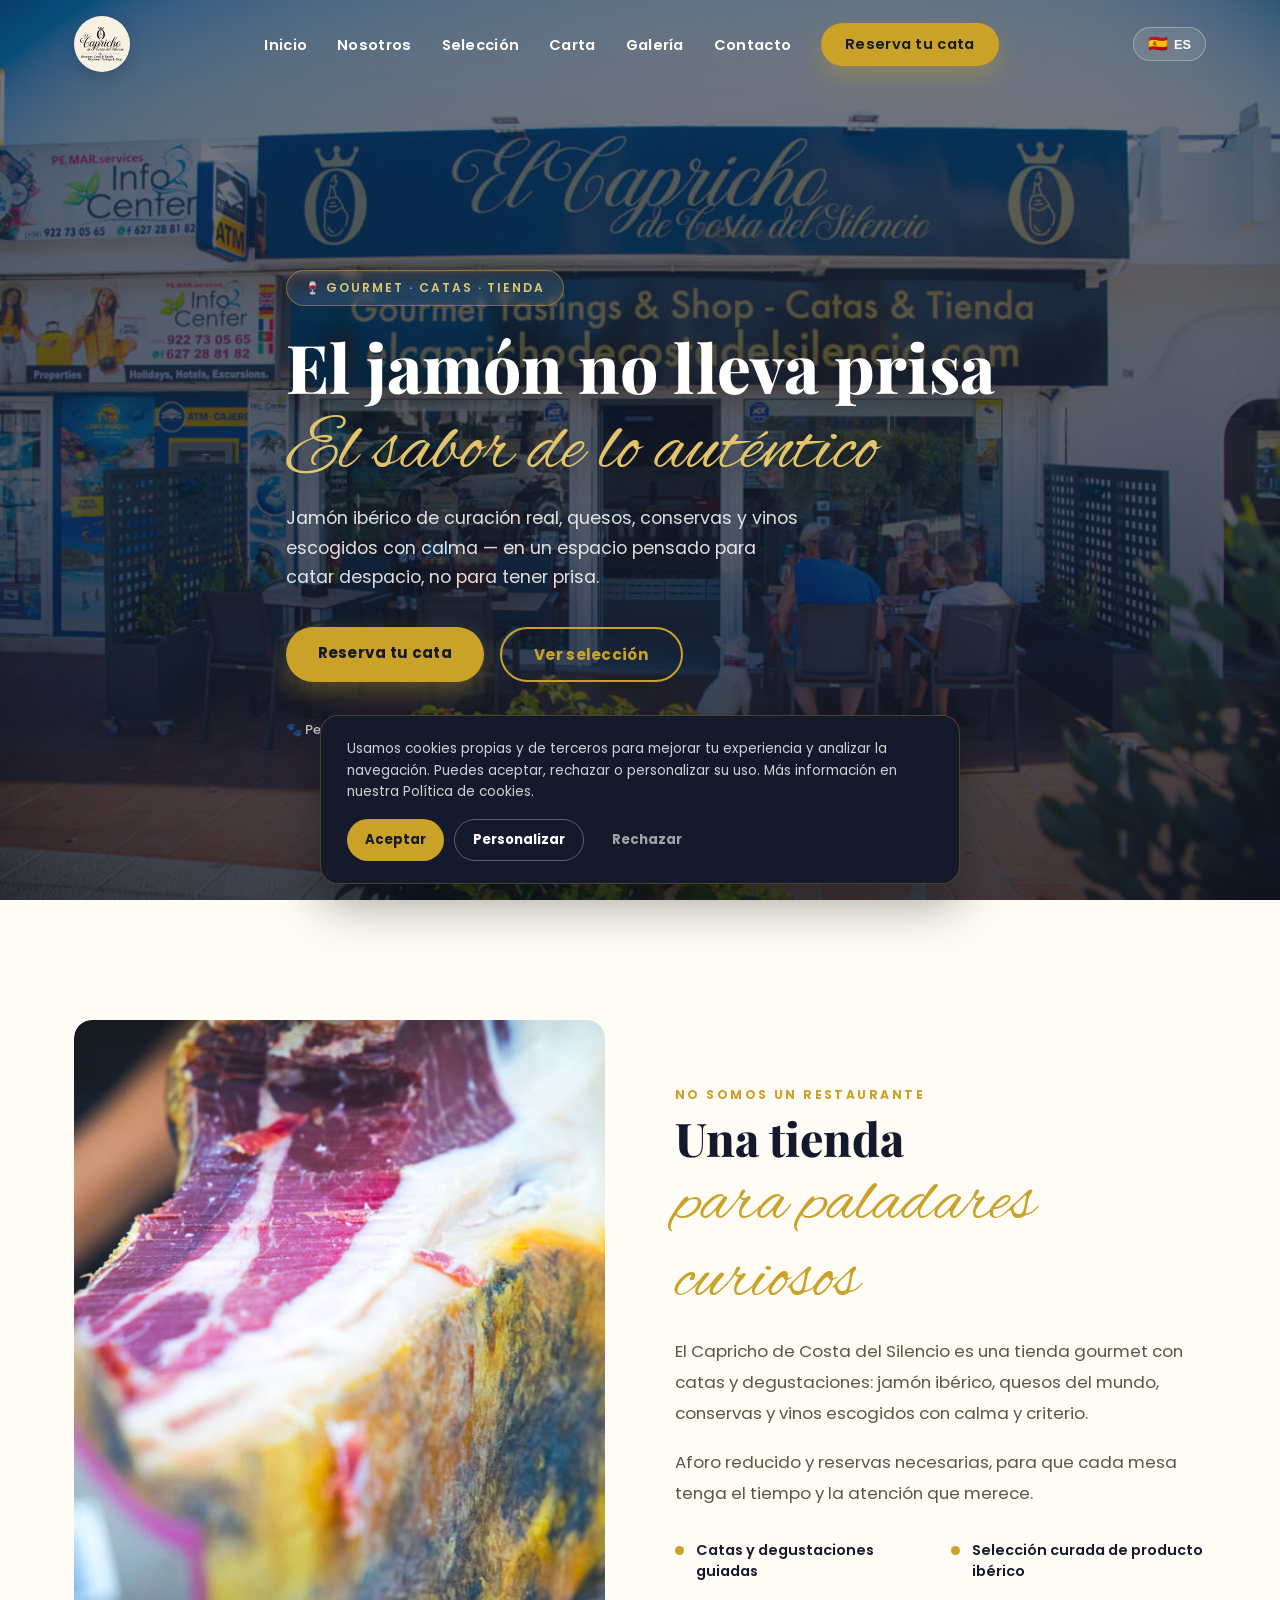
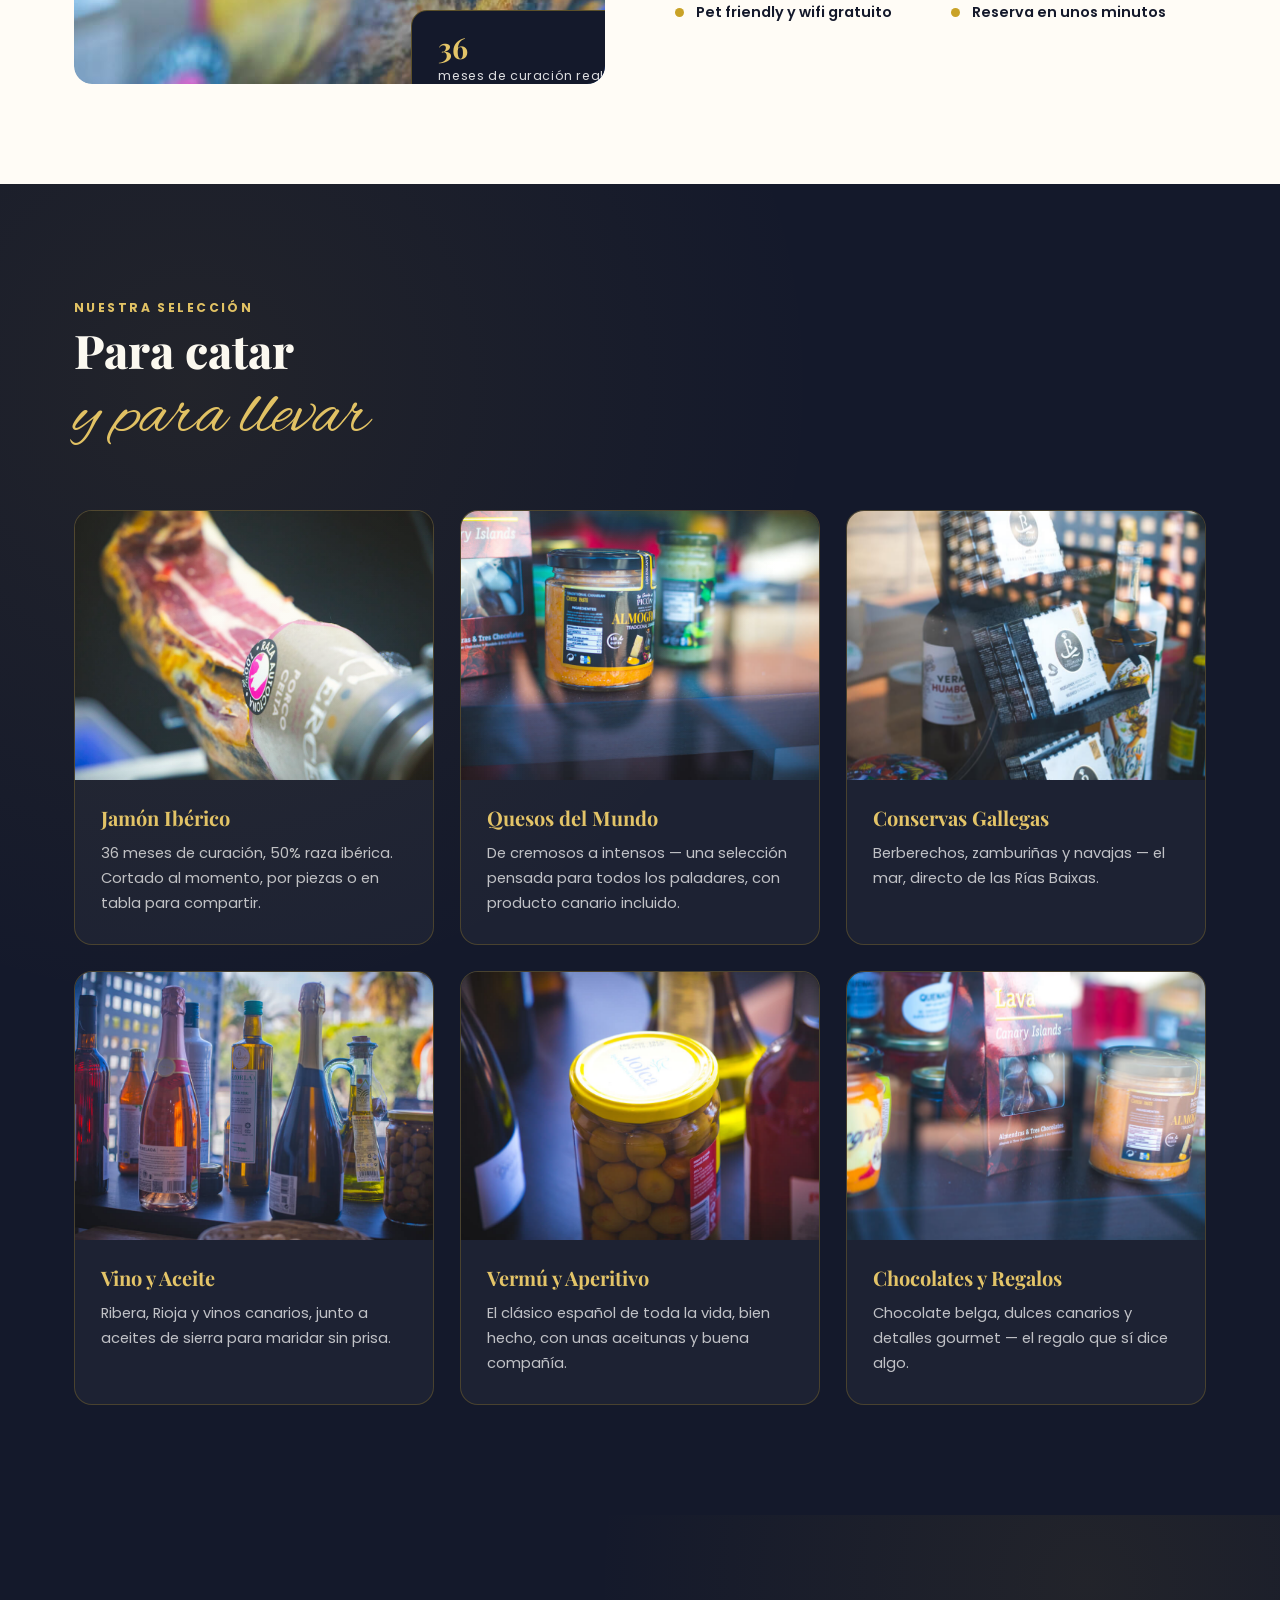
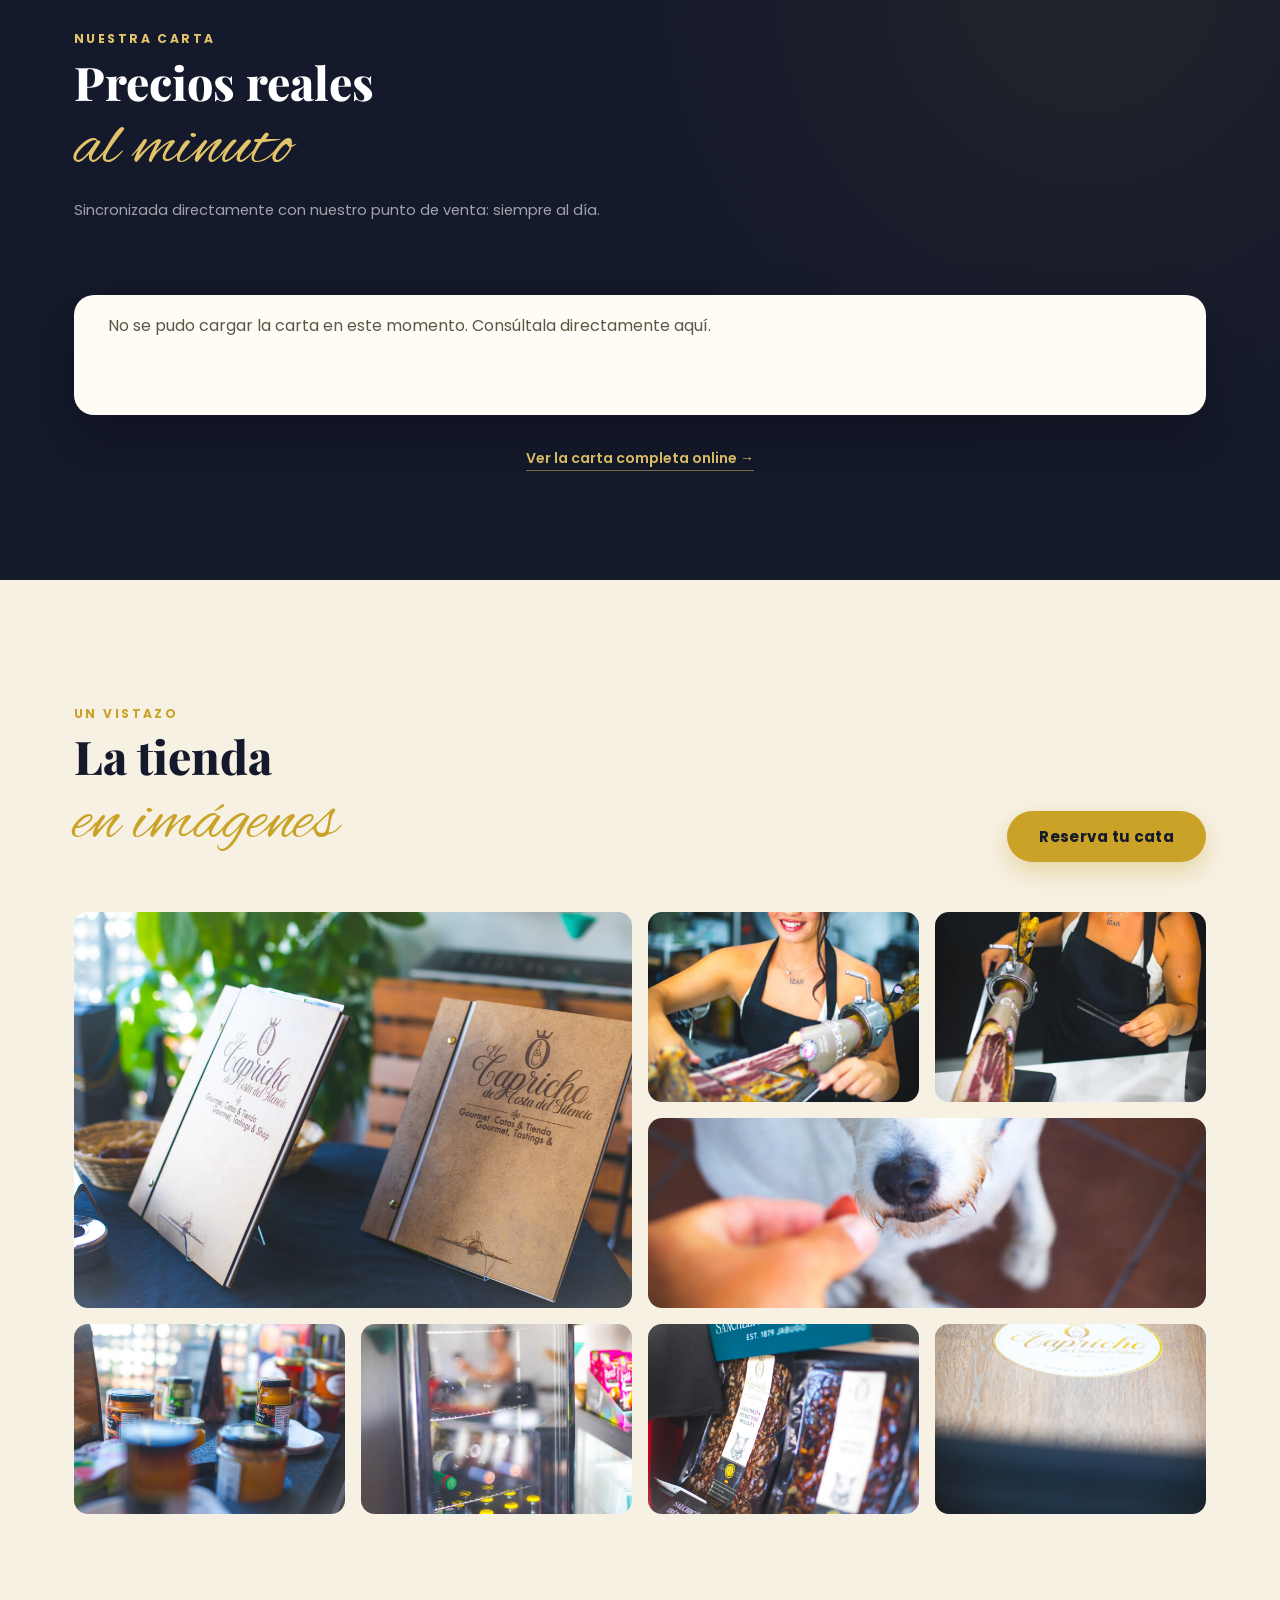
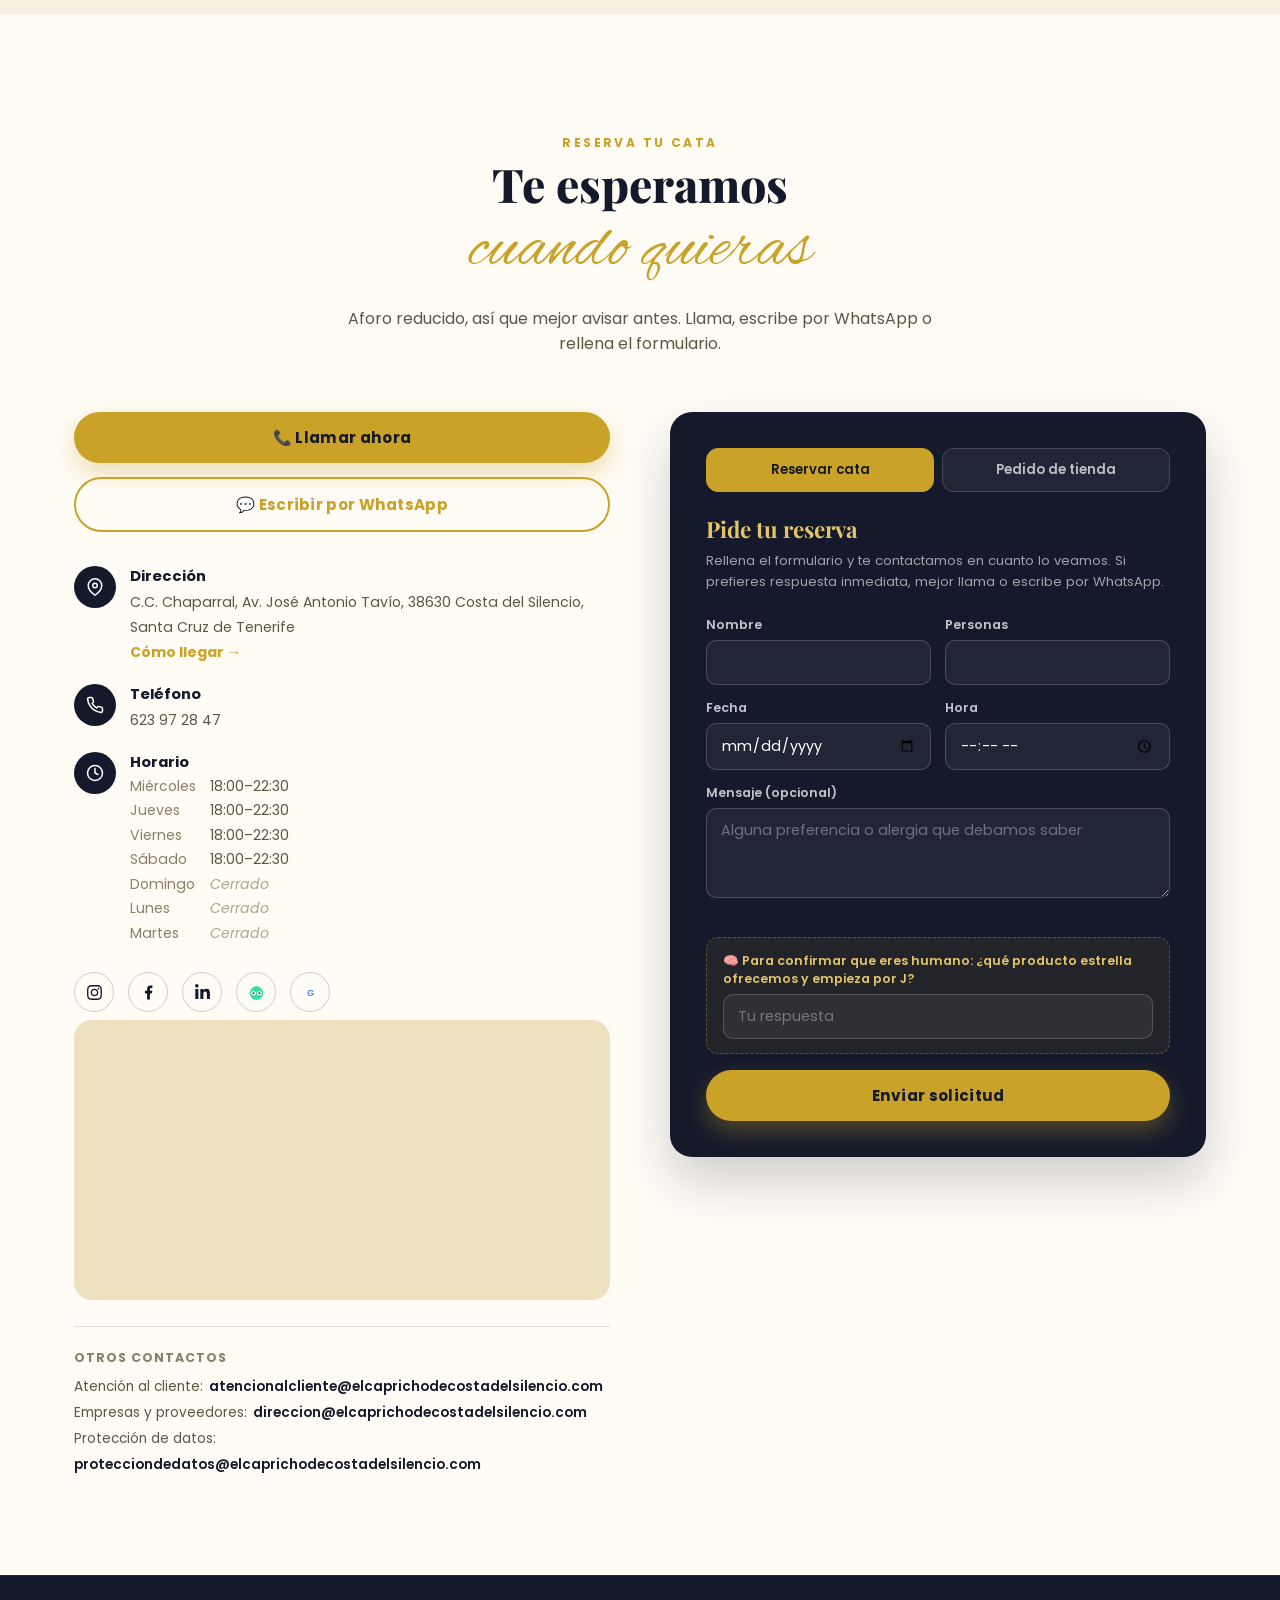
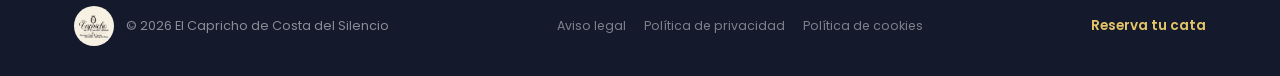
==== commit 76ac7607: "Update opening hours to 18:00-22:30 Wed-Sat Co-Authored-By: Claude Sonnet 5 <noreply@anthropic.com>" ====
--- a/index.html
+++ b/index.html
@@ -729,10 +729,10 @@
             <div>
               <strong data-i18n="info_hours_label">Horario</strong>
               <div class="hours-grid">
-                <span data-i18n="day_wed">Miércoles</span><span>17:00–21:30</span>
-                <span data-i18n="day_thu">Jueves</span><span>17:00–21:30</span>
-                <span data-i18n="day_fri">Viernes</span><span>17:00–22:30</span>
-                <span data-i18n="day_sat">Sábado</span><span>17:00–22:30</span>
+                <span data-i18n="day_wed">Miércoles</span><span>18:00–22:30</span>
+                <span data-i18n="day_thu">Jueves</span><span>18:00–22:30</span>
+                <span data-i18n="day_fri">Viernes</span><span>18:00–22:30</span>
+                <span data-i18n="day_sat">Sábado</span><span>18:00–22:30</span>
                 <span data-i18n="day_sun">Domingo</span><span class="closed" data-i18n="closed">Cerrado</span>
                 <span data-i18n="day_mon">Lunes</span><span class="closed" data-i18n="closed">Cerrado</span>
                 <span data-i18n="day_tue">Martes</span><span class="closed" data-i18n="closed">Cerrado</span>
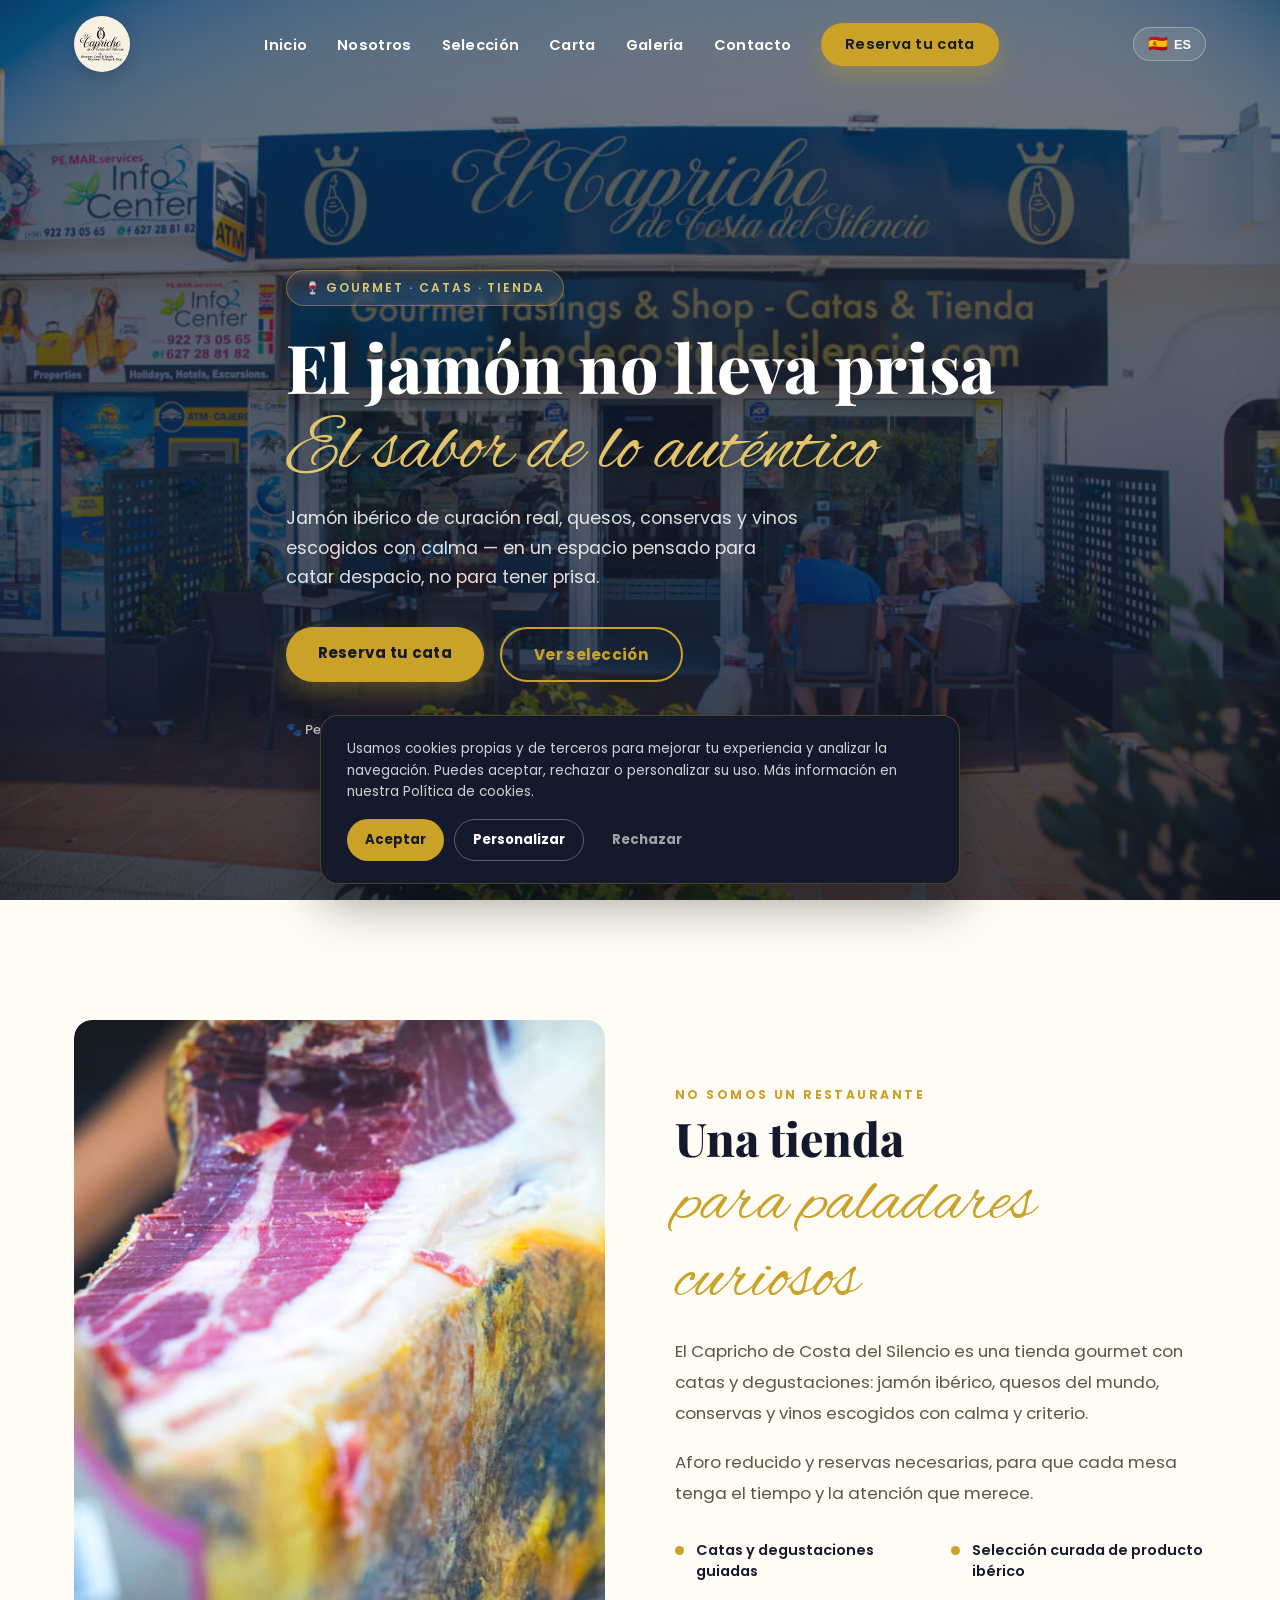
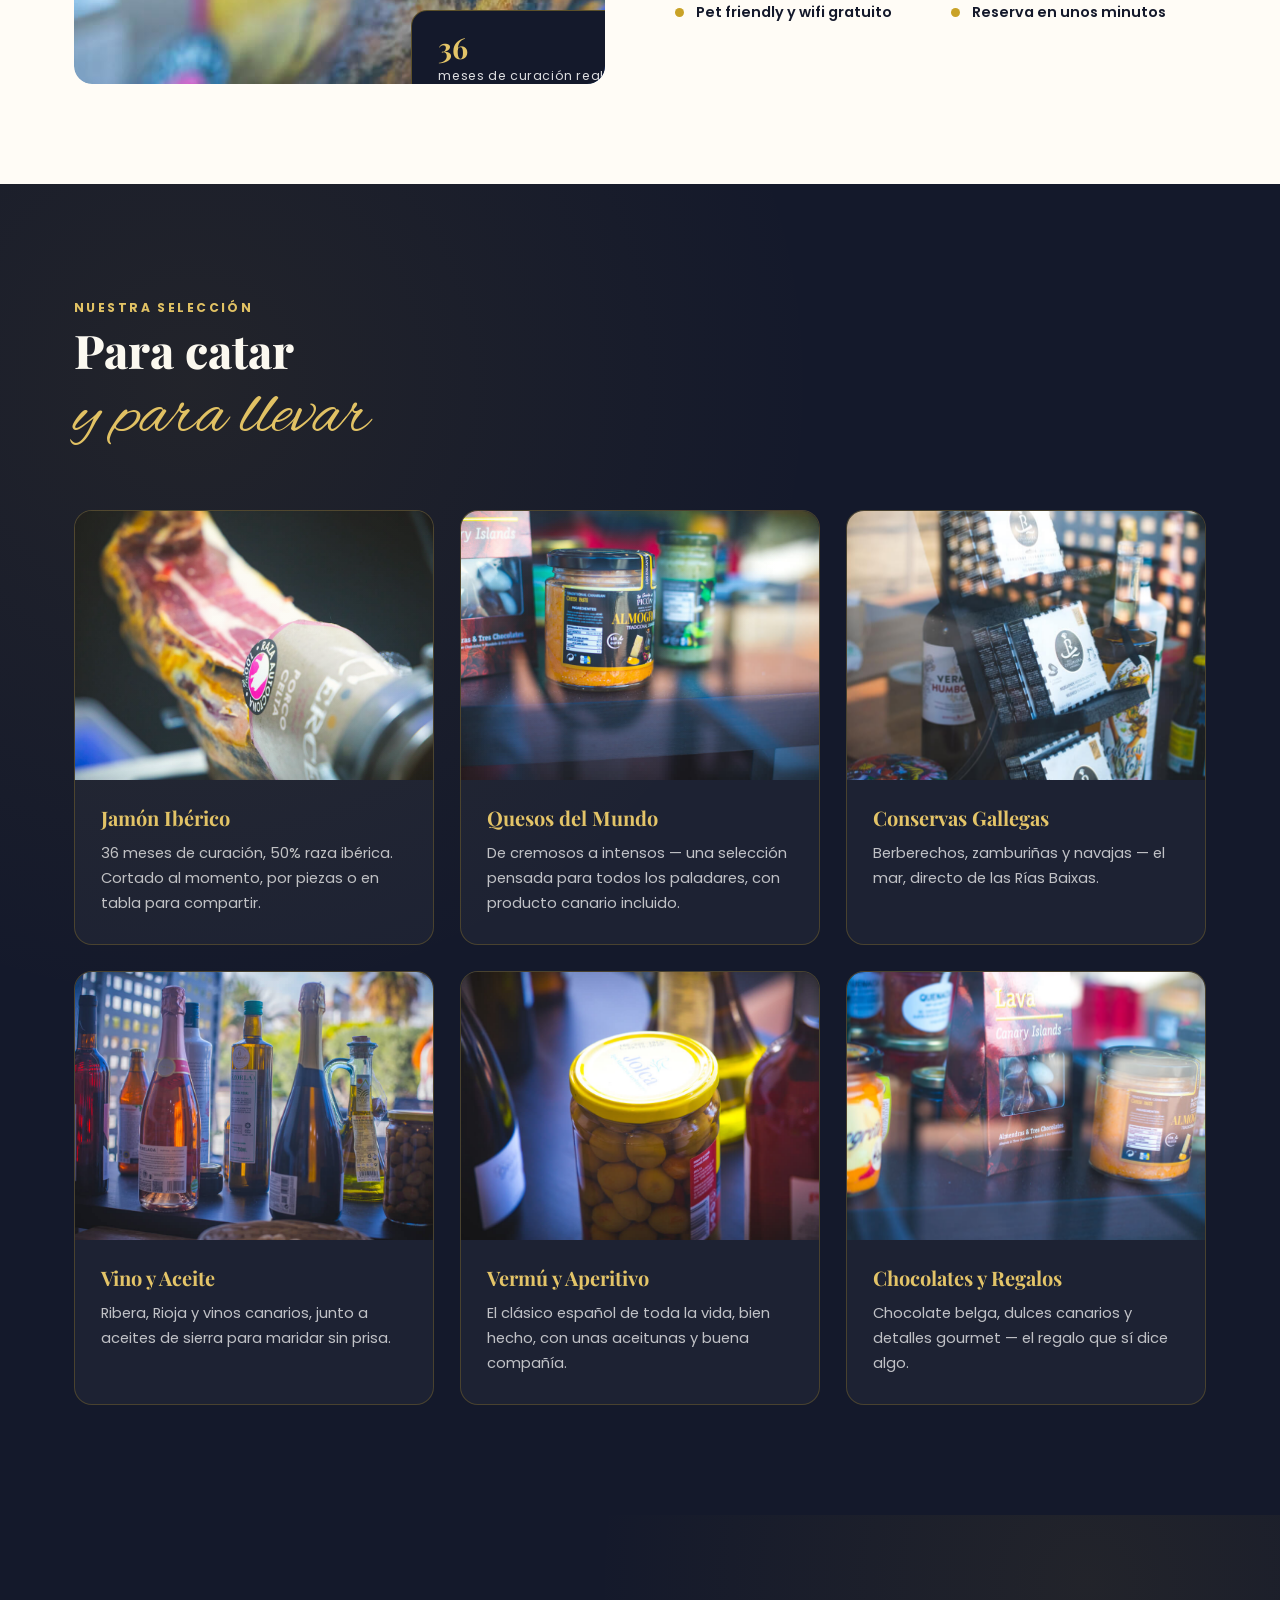
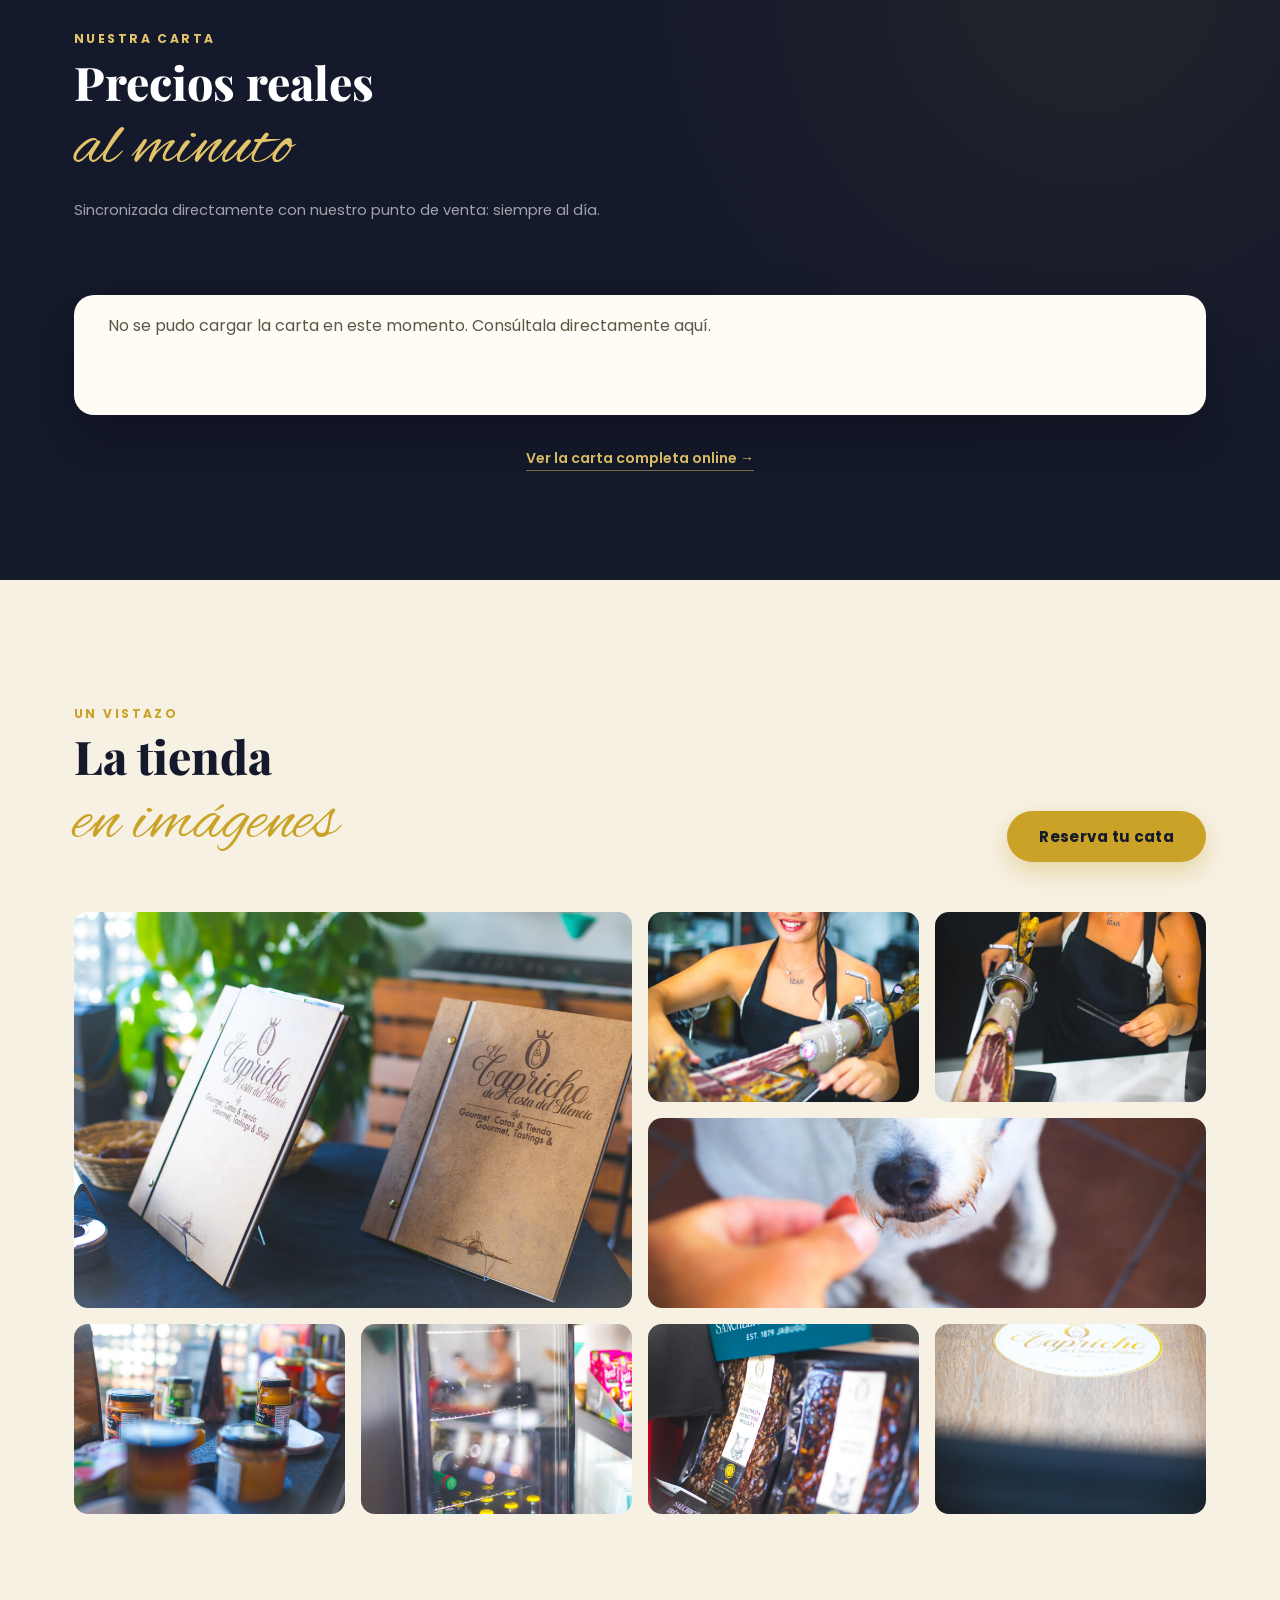
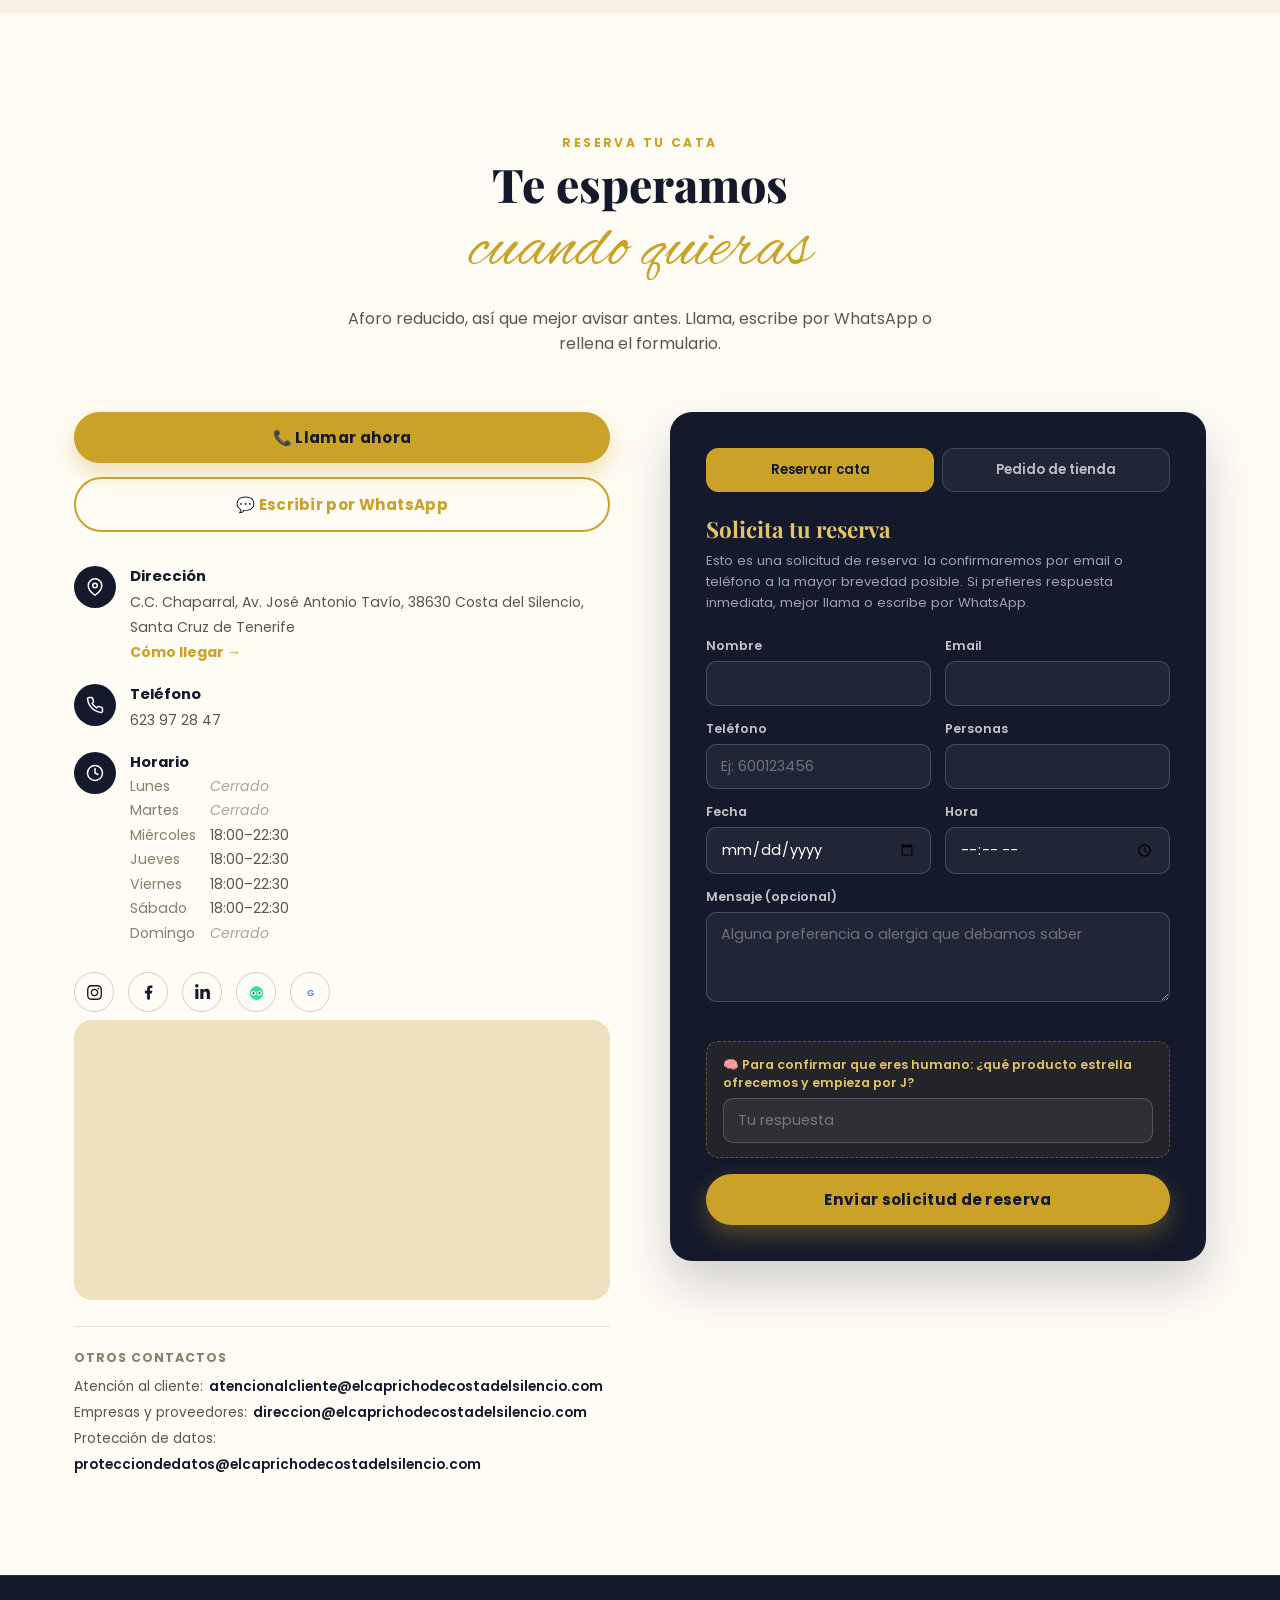
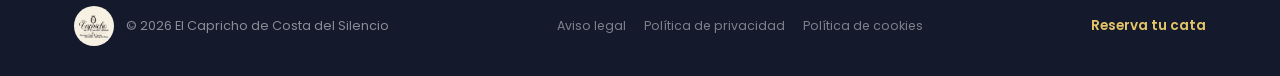
==== commit 4fadbc59: "Reorder hours, add contact validation, clarify request framing - Opening hours now listed Monday thr" ====
--- a/index.html
+++ b/index.html
@@ -386,6 +386,9 @@
   .form-card input::placeholder, .form-card textarea::placeholder{color:rgba(255,255,255,.35);}
   .form-card textarea{resize:vertical;min-height:90px;margin-bottom:18px;}
   .form-card .full{margin-bottom:14px;}
+  .form-card input.invalid, .form-card textarea.invalid{border-color:#ff9d9d;background:rgba(255,157,157,.08);}
+  .field-error{display:none;color:#ff9d9d;font-size:.76rem;margin-top:5px;line-height:1.4;}
+  .field-error.show{display:block;}
   .map-box{border-radius:18px;overflow:hidden;min-height:280px;background:var(--cream-2);position:relative;margin-top:8px;}
   .map-box iframe{width:100%;height:100%;min-height:280px;display:block;border:0;}
   @media (max-width:900px){.contact-grid{grid-template-columns:1fr;gap:50px;} .form-row{grid-template-columns:1fr;}}
@@ -729,13 +732,13 @@
             <div>
               <strong data-i18n="info_hours_label">Horario</strong>
               <div class="hours-grid">
+                <span data-i18n="day_mon">Lunes</span><span class="closed" data-i18n="closed">Cerrado</span>
+                <span data-i18n="day_tue">Martes</span><span class="closed" data-i18n="closed">Cerrado</span>
                 <span data-i18n="day_wed">Miércoles</span><span>18:00–22:30</span>
                 <span data-i18n="day_thu">Jueves</span><span>18:00–22:30</span>
                 <span data-i18n="day_fri">Viernes</span><span>18:00–22:30</span>
                 <span data-i18n="day_sat">Sábado</span><span>18:00–22:30</span>
                 <span data-i18n="day_sun">Domingo</span><span class="closed" data-i18n="closed">Cerrado</span>
-                <span data-i18n="day_mon">Lunes</span><span class="closed" data-i18n="closed">Cerrado</span>
-                <span data-i18n="day_tue">Martes</span><span class="closed" data-i18n="closed">Cerrado</span>
               </div>
             </div>
           </li>
@@ -769,71 +772,95 @@
         </div>
 
         <div class="form-panel active" id="panelReserve">
-          <h3 data-i18n="form_title">Pide tu reserva</h3>
-          <p class="note" data-i18n="form_note">Este formulario abre tu app de correo con los datos ya escritos. Si prefieres respuesta inmediata, mejor llama o escribe por WhatsApp.</p>
-          <form id="reserveForm">
+          <h3 data-i18n="form_title">Solicita tu reserva</h3>
+          <p class="note" data-i18n="form_note">Esto es una solicitud de reserva: la confirmaremos por email o teléfono a la mayor brevedad posible. Si prefieres respuesta inmediata, mejor llama o escribe por WhatsApp.</p>
+          <form id="reserveForm" novalidate>
             <div class="form-row">
               <div>
                 <label data-i18n="form_name">Nombre</label>
-                <input type="text" id="r_name" required>
+                <input type="text" id="r_name" maxlength="80" required>
+                <div class="field-error" id="r_name_err"></div>
+              </div>
+              <div>
+                <label data-i18n="form_email">Email</label>
+                <input type="email" id="r_email" maxlength="100" required>
+                <div class="field-error" id="r_email_err"></div>
+              </div>
+            </div>
+            <div class="form-row">
+              <div>
+                <label data-i18n="form_phone">Teléfono</label>
+                <input type="tel" id="r_phone" inputmode="numeric" pattern="[0-9]{6,15}" maxlength="15" data-i18n-placeholder="form_phone_ph" placeholder="Ej: 600123456" required>
+                <div class="field-error" id="r_phone_err"></div>
               </div>
               <div>
                 <label data-i18n="form_people">Personas</label>
                 <input type="number" id="r_people" min="1" max="20" required>
+                <div class="field-error" id="r_people_err"></div>
               </div>
             </div>
             <div class="form-row">
               <div>
                 <label data-i18n="form_date">Fecha</label>
                 <input type="date" id="r_date" required>
+                <div class="field-error" id="r_date_err"></div>
               </div>
               <div>
                 <label data-i18n="form_time">Hora</label>
                 <input type="time" id="r_time" required>
+                <div class="field-error" id="r_time_err"></div>
               </div>
             </div>
             <div class="full">
               <label data-i18n="form_message">Mensaje (opcional)</label>
-              <textarea id="r_message" data-i18n-placeholder="form_message_ph" placeholder="Alguna preferencia o alergia que debamos saber"></textarea>
+              <textarea id="r_message" maxlength="500" data-i18n-placeholder="form_message_ph" placeholder="Alguna preferencia o alergia que debamos saber"></textarea>
             </div>
             <div class="form-captcha">
               <label data-i18n="captcha_label">🧠 Para confirmar que eres humano: ¿qué producto estrella ofrecemos y empieza por J?</label>
               <input type="text" id="r_captcha" data-i18n-placeholder="captcha_placeholder" placeholder="Tu respuesta" required autocomplete="off">
               <div class="captcha-msg err" id="r_captcha_msg" data-i18n="captcha_error">Respuesta incorrecta, inténtalo de nuevo.</div>
             </div>
-            <button type="submit" class="btn" style="width:100%;" data-i18n="form_submit">Enviar solicitud</button>
+            <button type="submit" class="btn" style="width:100%;" data-i18n="form_submit">Enviar solicitud de reserva</button>
             <div class="form-status" id="r_status"></div>
           </form>
         </div>
 
         <div class="form-panel" id="panelOrder">
-          <h3 data-i18n="order_title">Haz tu pedido</h3>
-          <p class="note" data-i18n="order_note">Este formulario abre tu app de correo con el pedido ya escrito. Te confirmamos disponibilidad y forma de entrega por email o teléfono.</p>
-          <form id="orderForm">
+          <h3 data-i18n="order_title">Solicita tu pedido</h3>
+          <p class="note" data-i18n="order_note">Esto es una solicitud de pedido: te confirmaremos disponibilidad y forma de entrega por email o teléfono a la mayor brevedad posible.</p>
+          <form id="orderForm" novalidate>
             <div class="form-row">
               <div>
                 <label data-i18n="form_name">Nombre</label>
-                <input type="text" id="o_name" required>
+                <input type="text" id="o_name" maxlength="80" required>
+                <div class="field-error" id="o_name_err"></div>
               </div>
               <div>
-                <label data-i18n="order_contact">Email o teléfono</label>
-                <input type="text" id="o_contact" required>
+                <label data-i18n="form_email">Email</label>
+                <input type="email" id="o_email" maxlength="100" required>
+                <div class="field-error" id="o_email_err"></div>
               </div>
             </div>
             <div class="full">
+              <label data-i18n="form_phone">Teléfono</label>
+              <input type="tel" id="o_phone" inputmode="numeric" pattern="[0-9]{6,15}" maxlength="15" data-i18n-placeholder="form_phone_ph" placeholder="Ej: 600123456" required>
+              <div class="field-error" id="o_phone_err"></div>
+            </div>
+            <div class="full">
               <label data-i18n="order_products">¿Qué te gustaría pedir?</label>
-              <textarea id="o_products" data-i18n-placeholder="order_products_ph" placeholder="Ej: jamón ibérico 1 kg, una tabla de quesos, dos botellas de vino..." required></textarea>
+              <textarea id="o_products" maxlength="500" data-i18n-placeholder="order_products_ph" placeholder="Ej: jamón ibérico 1 kg, una tabla de quesos, dos botellas de vino..." required></textarea>
+              <div class="field-error" id="o_products_err"></div>
             </div>
             <div class="full">
               <label data-i18n="form_message">Mensaje (opcional)</label>
-              <textarea id="o_message" data-i18n-placeholder="order_message_ph" placeholder="Fecha de recogida, envío, alergias..."></textarea>
+              <textarea id="o_message" maxlength="500" data-i18n-placeholder="order_message_ph" placeholder="Fecha de recogida, envío, alergias..."></textarea>
             </div>
             <div class="form-captcha">
               <label data-i18n="captcha_label">🧠 Para confirmar que eres humano: ¿qué producto estrella ofrecemos y empieza por J?</label>
               <input type="text" id="o_captcha" data-i18n-placeholder="captcha_placeholder" placeholder="Tu respuesta" required autocomplete="off">
               <div class="captcha-msg err" id="o_captcha_msg" data-i18n="captcha_error">Respuesta incorrecta, inténtalo de nuevo.</div>
             </div>
-            <button type="submit" class="btn" style="width:100%;" data-i18n="order_submit">Enviar pedido</button>
+            <button type="submit" class="btn" style="width:100%;" data-i18n="order_submit">Enviar solicitud de pedido</button>
             <div class="form-status" id="o_status"></div>
           </form>
         </div>
@@ -1013,7 +1040,7 @@
 
   /* ================= I18N ================= */
   const FLAGS = {es:'🇪🇸', en:'🇬🇧'};
-  const I18N = {"es": {"nav_home": "Inicio", "nav_about": "Nosotros", "nav_selection": "Selección", "nav_gallery": "Galería", "nav_contact": "Contacto", "nav_book": "Reserva tu cata", "hero_tag": "🍷 Gourmet · Catas · Tienda", "hero_title1": "El jamón no lleva prisa", "hero_title2": "El sabor de lo auténtico", "hero_p": "Jamón ibérico de curación real, quesos, conservas y vinos escogidos con calma — en un espacio pensado para catar despacio, no para tener prisa.", "hero_btn2": "Ver selección", "hero_scroll": "Scroll", "badge_pet": "🐾 Pet friendly", "badge_wifi": "📶 Wifi gratuito", "badge_aforo": "🪑 Aforo reducido", "intro_eyebrow": "No somos un restaurante", "intro_title1": "Una tienda", "intro_title2": "para paladares curiosos", "intro_p1": "El Capricho de Costa del Silencio es una tienda gourmet con catas y degustaciones: jamón ibérico, quesos del mundo, conservas y vinos escogidos con calma y criterio.", "intro_p2": "Aforo reducido y reservas necesarias, para que cada mesa tenga el tiempo y la atención que merece.", "intro_point1": "Catas y degustaciones guiadas", "intro_point2": "Selección curada de producto ibérico", "intro_point3": "Pet friendly y wifi gratuito", "intro_point4": "Reserva en unos minutos", "intro_months": "meses de curación real", "sel_eyebrow": "Nuestra selección", "sel_title1": "Para catar", "sel_title2": "y para llevar", "sel1_title": "Jamón Ibérico", "sel1_p": "36 meses de curación, 50% raza ibérica. Cortado al momento, por piezas o en tabla para compartir.", "sel2_title": "Quesos del Mundo", "sel2_p": "De cremosos a intensos — una selección pensada para todos los paladares, con producto canario incluido.", "sel3_title": "Conservas Gallegas", "sel3_p": "Berberechos, zamburiñas y navajas — el mar, directo de las Rías Baixas.", "sel4_title": "Vino y Aceite", "sel4_p": "Ribera, Rioja y vinos canarios, junto a aceites de sierra para maridar sin prisa.", "sel5_title": "Vermú y Aperitivo", "sel5_p": "El clásico español de toda la vida, bien hecho, con unas aceitunas y buena compañía.", "sel6_title": "Chocolates y Regalos", "sel6_p": "Chocolate belga, dulces canarios y detalles gourmet — el regalo que sí dice algo.", "gallery_eyebrow": "Un vistazo", "gallery_title1": "La tienda", "gallery_title2": "en imágenes", "contact_eyebrow": "Reserva tu cata", "contact_title1": "Te esperamos", "contact_title2": "cuando quieras", "contact_p": "Aforo reducido, así que mejor avisar antes. Llama, escribe por WhatsApp o rellena el formulario.", "cta_call": "📞 Llamar ahora", "cta_whatsapp": "💬 Escribir por WhatsApp", "info_address_label": "Dirección", "info_directions": "Cómo llegar →", "info_phone_label": "Teléfono", "info_hours_label": "Horario", "day_mon": "Lunes", "day_tue": "Martes", "day_wed": "Miércoles", "day_thu": "Jueves", "day_fri": "Viernes", "day_sat": "Sábado", "day_sun": "Domingo", "closed": "Cerrado", "form_title": "Pide tu reserva", "form_note": "Rellena el formulario y te contactamos en cuanto lo veamos. Si prefieres respuesta inmediata, mejor llama o escribe por WhatsApp.", "form_name": "Nombre", "form_people": "Personas", "form_date": "Fecha", "form_time": "Hora", "form_message": "Mensaje (opcional)", "form_message_ph": "Alguna preferencia o alergia que debamos saber", "form_submit": "Enviar solicitud", "tab_reserve": "Reservar cata", "tab_order": "Pedido de tienda", "order_title": "Haz tu pedido", "order_note": "Rellena el formulario y te confirmamos disponibilidad y forma de entrega por email o teléfono.", "order_contact": "Email o teléfono", "order_products": "¿Qué te gustaría pedir?", "order_products_ph": "Ej: jamón ibérico 1 kg, una tabla de quesos, dos botellas de vino...", "order_message_ph": "Fecha de recogida, envío, alergias...", "order_submit": "Enviar pedido", "mc_title": "Otros contactos", "mc_service": "Atención al cliente:", "mc_business": "Empresas y proveedores:", "mc_privacy": "Protección de datos:", "footer_legal": "Aviso legal", "footer_privacy": "Política de privacidad", "footer_cookies": "Política de cookies", "legal_modal_title": "Información legal", "aviso_p1": "En cumplimiento del deber de información del artículo 10 de la Ley 34/2002, de Servicios de la Sociedad de la Información y del Comercio Electrónico (LSSICE), se informa de que el titular de este sitio web es Jonathan Álvarez Abreu, NIF 54047787H, con domicilio en Av. José Antonio Tavío, C.C. Chaparral, 38630, Santa Cruz de Tenerife.", "aviso_p2": "El Capricho de Costa del Silencio no asume responsabilidad derivada de la falta de veracidad, integridad, actualización o precisión de los datos e informaciones contenidos en estas páginas.", "aviso_p3": "Los textos, imágenes, logotipo y demás contenidos de este sitio son propiedad de El Capricho de Costa del Silencio o de sus licenciantes. Queda prohibida su reproducción, distribución o comunicación pública sin consentimiento expreso.", "aviso_p4": "Para acceder a algunos servicios (reserva de catas, pedidos de tienda) deberás facilitar datos personales, tratados conforme al Reglamento (UE) 2016/679 (RGPD). Puedes ejercer tus derechos escribiendo a protecciondedatos@elcaprichodecostadelsilencio.com o en la dirección indicada arriba.", "priv_h1": "Protección de datos según el RGPD", "priv_p1": "Los datos personales que recogemos a través de los formularios de este sitio web (reserva de cata y pedidos de tienda) se incorporan a los ficheros de Jonathan Álvarez Abreu, responsable de El Capricho de Costa del Silencio.", "priv_h2": "¿Con qué finalidad tratamos tus datos?", "priv_l1": "Gestionar tu reserva de cata o degustación.", "priv_l2": "Gestionar tu pedido de productos de la tienda.", "priv_l3": "Responder a tus consultas de atención al cliente.", "priv_l4": "Enviarte información comercial, solo si nos has dado tu consentimiento expreso.", "priv_h3": "¿Por cuánto tiempo los conservamos?", "priv_p2": "Mientras exista una relación comercial contigo o hasta que solicites su supresión, y durante el plazo en que pudieran derivarse responsabilidades legales.", "priv_h4": "Legitimación y destinatarios", "priv_p3": "El tratamiento se basa en tu solicitud de información o reserva, y en tu consentimiento expreso cuando corresponda. Tus datos no se ceden a terceros ajenos a El Capricho de Costa del Silencio, salvo obligación legal.", "priv_h5": "Tus derechos", "priv_p4": "Puedes ejercer en cualquier momento tus derechos de acceso, rectificación, cancelación, oposición, limitación y portabilidad escribiendo a protecciondedatos@elcaprichodecostadelsilencio.com o en Av. José Antonio Tavío, C.C. Chaparral, 38630, Santa Cruz de Tenerife. También puedes oponerte al envío de comunicaciones comerciales en cualquier momento, por el mismo medio.", "priv_h6": "Propiedad intelectual", "priv_p5": "Todos los contenidos de este sitio (textos, imágenes, logotipo) son propiedad de El Capricho de Costa del Silencio o de sus licenciantes y están protegidos por la normativa de propiedad intelectual. Queda prohibido su uso no autorizado.", "cook_h1": "¿Qué son las cookies?", "cook_p1": "Las cookies son archivos que se descargan en tu equipo al visitar una página web y permiten almacenar y recuperar información sobre tus hábitos de navegación.", "cook_h2": "Cookies que utilizamos", "cook_p2": "Este sitio usa cookies técnicas necesarias para su funcionamiento (por ejemplo, para recordar tu idioma preferido) y puede cargar contenido de terceros, como el mapa de Google Maps incrustado, que puede instalar sus propias cookies conforme a la política de privacidad de Google.", "cook_h3": "Tipos de cookies", "cook_l1": "Cookies propias: gestionadas directamente por El Capricho de Costa del Silencio (p. ej., para recordar tu idioma).", "cook_l2": "Cookies de terceros: instaladas por servicios externos incrustados en la web (p. ej., Google Maps).", "cook_l3": "Cookies técnicas: necesarias para la navegación y el funcionamiento básico del sitio.", "cook_l4": "Cookies de personalización: recuerdan tus preferencias, como el idioma.", "cook_h4": "Cómo gestionar las cookies", "cook_p3": "Puedes permitir, bloquear o eliminar las cookies desde la configuración de tu navegador (Chrome, Firefox, Safari, Edge, Opera). Bloquear algunas cookies puede afectar al funcionamiento del sitio.", "cook_h5": "Consentimiento", "cook_p4": "Al continuar navegando por El Capricho de Costa del Silencio, aceptas el uso de estas cookies según lo descrito en esta política. Puedes cambiar tu decisión en cualquier momento eliminando las cookies desde tu navegador.", "cookie_text": "Usamos cookies propias y de terceros para mejorar tu experiencia y analizar la navegación. Puedes aceptar, rechazar o personalizar su uso. Más información en nuestra Política de cookies.", "cookie_accept": "Aceptar", "cookie_customize": "Personalizar", "cookie_reject": "Rechazar", "nav_carta": "Carta", "carta_eyebrow": "Nuestra carta", "carta_title1": "Precios reales", "carta_title2": "al minuto", "carta_sub": "Sincronizada directamente con nuestro punto de venta: siempre al día.", "carta_loading": "Cargando la carta…", "carta_full_link": "Ver la carta completa online →", "carta_error": "No se pudo cargar la carta en este momento. Consúltala directamente aquí.", "captcha_label": "🧠 Para confirmar que eres humano: ¿qué producto estrella ofrecemos y empieza por J?", "captcha_placeholder": "Tu respuesta", "captcha_error": "Respuesta incorrecta, inténtalo de nuevo.", "status_sending": "Abriendo tu aplicación de correo…", "status_success": "Tu solicitud se ha enviado correctamente. Te responderemos lo antes posible.", "status_error_intro": "No hemos podido enviar tu solicitud. Puedes:", "status_error_call": "Llamarnos", "status_error_whatsapp": "Escribirnos por WhatsApp", "status_error_email": "Escribirnos directamente a", "email_subject_reserve": "Nueva reserva de cata", "email_subject_order": "Nuevo pedido de tienda"}, "en": {"nav_home": "Home", "nav_about": "About", "nav_selection": "Selection", "nav_gallery": "Gallery", "nav_contact": "Contact", "nav_book": "Book your tasting", "hero_tag": "🍷 Gourmet · Tastings · Shop", "hero_title1": "Ham like this doesn't rush", "hero_title2": "The taste of the authentic", "hero_p": "Real Ibérico curing, cheeses, preserves and carefully chosen wines — a place made for tasting slowly, not rushing through.", "hero_btn2": "View selection", "hero_scroll": "Scroll", "badge_pet": "🐾 Pet friendly", "badge_wifi": "📶 Free wifi", "badge_aforo": "🪑 Limited seating", "intro_eyebrow": "We're not a restaurant", "intro_title1": "A shop", "intro_title2": "for curious palates", "intro_p1": "El Capricho de Costa del Silencio is a gourmet shop with tastings: Ibérico ham, cheeses from around the world, preserves and wines chosen with care and criteria.", "intro_p2": "Limited seating and reservations required, so every table gets the time and attention it deserves.", "intro_point1": "Guided tastings", "intro_point2": "A curated selection of Ibérico product", "intro_point3": "Pet friendly and free wifi", "intro_point4": "Book in a couple of minutes", "intro_months": "months of real curing", "sel_eyebrow": "Our selection", "sel_title1": "To taste", "sel_title2": "and to take home", "sel1_title": "Ibérico Ham", "sel1_p": "36 months of curing, 50% Ibérico breed. Sliced fresh, by the piece or on a board to share.", "sel2_title": "Cheeses of the World", "sel2_p": "From creamy to bold — a selection for every palate, Canarian product included.", "sel3_title": "Galician Preserves", "sel3_p": "Cockles, scallops and razor clams — the sea, straight from the Rías Baixas.", "sel4_title": "Wine and Oil", "sel4_p": "Ribera, Rioja and Canarian wines, alongside olive oils from the sierra to pair without rushing.", "sel5_title": "Vermouth and Aperitivo", "sel5_p": "The classic Spanish aperitivo, done right, with a few olives and good company.", "sel6_title": "Chocolates and Gifts", "sel6_p": "Belgian chocolate, Canarian sweets and gourmet treats — the gift that actually says something.", "gallery_eyebrow": "A glimpse", "gallery_title1": "The shop", "gallery_title2": "in pictures", "contact_eyebrow": "Book your tasting", "contact_title1": "We're waiting", "contact_title2": "whenever you like", "contact_p": "Seating is limited, so it's best to let us know in advance. Call, message us on WhatsApp, or fill in the form.", "cta_call": "📞 Call now", "cta_whatsapp": "💬 Message on WhatsApp", "info_address_label": "Address", "info_directions": "Get directions →", "info_phone_label": "Phone", "info_hours_label": "Opening hours", "day_mon": "Monday", "day_tue": "Tuesday", "day_wed": "Wednesday", "day_thu": "Thursday", "day_fri": "Friday", "day_sat": "Saturday", "day_sun": "Sunday", "closed": "Closed", "form_title": "Request your reservation", "form_note": "Fill in the form and we'll get back to you as soon as we see it. For an immediate reply, it's best to call or message on WhatsApp.", "form_name": "Name", "form_people": "Guests", "form_date": "Date", "form_time": "Time", "form_message": "Message (optional)", "form_message_ph": "Any preference or allergy we should know about", "form_submit": "Send request", "tab_reserve": "Book a tasting", "tab_order": "Shop order", "order_title": "Place your order", "order_note": "Fill in the form and we'll confirm availability and delivery by email or phone.", "order_contact": "Email or phone", "order_products": "What would you like to order?", "order_products_ph": "E.g. 1 kg Ibérico ham, one cheese board, two bottles of wine...", "order_message_ph": "Pickup date, shipping, allergies...", "order_submit": "Send order", "mc_title": "Other contacts", "mc_service": "Customer care:", "mc_business": "Business and suppliers:", "mc_privacy": "Data protection:", "footer_legal": "Legal notice", "footer_privacy": "Privacy policy", "footer_cookies": "Cookie policy", "legal_modal_title": "Legal information", "aviso_p1": "In compliance with the duty of information under Article 10 of Spanish Law 34/2002 on Information Society and E-commerce Services (LSSICE), this website is owned by Jonathan Álvarez Abreu, Tax ID (NIF) 54047787H, address at Av. José Antonio Tavío, C.C. Chaparral, 38630, Santa Cruz de Tenerife, Spain.", "aviso_p2": "El Capricho de Costa del Silencio accepts no liability arising from a lack of accuracy, completeness, timeliness or precision of the data or information contained on these pages.", "aviso_p3": "The text, images, logo and other content on this site are the property of El Capricho de Costa del Silencio or its licensors. Reproduction, distribution or public communication without express consent is prohibited.", "aviso_p4": "To access certain services (tasting reservations, shop orders) you will need to provide personal data, processed in accordance with Regulation (EU) 2016/679 (GDPR). You can exercise your rights by writing to protecciondedatos@elcaprichodecostadelsilencio.com or at the address above.", "priv_h1": "Data protection under the GDPR", "priv_p1": "Personal data collected through this website's forms (tasting reservations and shop orders) is included in the files of Jonathan Álvarez Abreu, the party responsible for El Capricho de Costa del Silencio.", "priv_h2": "What do we use your data for?", "priv_l1": "Managing your tasting or degustation reservation.", "priv_l2": "Managing your shop order.", "priv_l3": "Responding to your customer service enquiries.", "priv_l4": "Sending you commercial information, only if you have given your express consent.", "priv_h3": "How long do we keep it?", "priv_p2": "For as long as our business relationship continues or until you request its deletion, and for the period during which legal liabilities could arise.", "priv_h4": "Legal basis and recipients", "priv_p3": "Processing is based on your request for information or booking, and on your express consent where applicable. Your data is not shared with third parties outside El Capricho de Costa del Silencio, except where legally required.", "priv_h5": "Your rights", "priv_p4": "You can exercise your rights of access, rectification, erasure, objection, restriction and portability at any time by writing to protecciondedatos@elcaprichodecostadelsilencio.com or at Av. José Antonio Tavío, C.C. Chaparral, 38630, Santa Cruz de Tenerife, Spain. You can also object to receiving commercial communications at any time, through the same channel.", "priv_h6": "Intellectual property", "priv_p5": "All content on this site (text, images, logo) is the property of El Capricho de Costa del Silencio or its licensors and is protected under intellectual property law. Unauthorised use is prohibited.", "cook_h1": "What are cookies?", "cook_p1": "Cookies are files downloaded to your device when you visit a website, allowing information about your browsing habits to be stored and retrieved.", "cook_h2": "Cookies we use", "cook_p2": "This site uses technical cookies necessary for it to work (for example, to remember your preferred language) and may load third-party content, such as the embedded Google Maps, which may set its own cookies under Google's privacy policy.", "cook_h3": "Types of cookies", "cook_l1": "First-party cookies: managed directly by El Capricho de Costa del Silencio (e.g. to remember your language).", "cook_l2": "Third-party cookies: set by external services embedded on the site (e.g. Google Maps).", "cook_l3": "Technical cookies: necessary for browsing and the site's basic operation.", "cook_l4": "Personalisation cookies: remember your preferences, such as language.", "cook_h4": "Managing cookies", "cook_p3": "You can allow, block or delete cookies through your browser settings (Chrome, Firefox, Safari, Edge, Opera). Blocking some cookies may affect how the site works.", "cook_h5": "Consent", "cook_p4": "By continuing to browse El Capricho de Costa del Silencio, you accept the use of these cookies as described in this policy. You can change your decision at any time by deleting cookies from your browser.", "cookie_text": "We use first- and third-party cookies to improve your experience and analyse browsing. You can accept, reject or customise their use. More information in our Cookie policy.", "cookie_accept": "Accept", "cookie_customize": "Customize", "cookie_reject": "Reject", "nav_carta": "Menu", "carta_eyebrow": "Our menu", "carta_title1": "Real prices", "carta_title2": "updated live", "carta_sub": "Synced directly with our point of sale: always up to date.", "carta_loading": "Loading the menu…", "carta_full_link": "See the full menu online →", "carta_error": "The menu could not be loaded right now. Check it directly here.", "captcha_label": "🧠 Just to confirm you are human: what star product do we offer? (Hint: in Spanish it starts with J)", "captcha_placeholder": "Your answer", "captcha_error": "That is not quite right, please try again.", "status_sending": "Opening your email app…", "status_success": "Your request has been sent successfully. We will get back to you as soon as possible.", "status_error_intro": "We could not send your request. You can:", "status_error_call": "Call us", "status_error_whatsapp": "Message us on WhatsApp", "status_error_email": "Email us directly at", "email_subject_reserve": "New tasting reservation", "email_subject_order": "New shop order"}};
+  const I18N = {"es": {"nav_home": "Inicio", "nav_about": "Nosotros", "nav_selection": "Selección", "nav_gallery": "Galería", "nav_contact": "Contacto", "nav_book": "Reserva tu cata", "hero_tag": "🍷 Gourmet · Catas · Tienda", "hero_title1": "El jamón no lleva prisa", "hero_title2": "El sabor de lo auténtico", "hero_p": "Jamón ibérico de curación real, quesos, conservas y vinos escogidos con calma — en un espacio pensado para catar despacio, no para tener prisa.", "hero_btn2": "Ver selección", "hero_scroll": "Scroll", "badge_pet": "🐾 Pet friendly", "badge_wifi": "📶 Wifi gratuito", "badge_aforo": "🪑 Aforo reducido", "intro_eyebrow": "No somos un restaurante", "intro_title1": "Una tienda", "intro_title2": "para paladares curiosos", "intro_p1": "El Capricho de Costa del Silencio es una tienda gourmet con catas y degustaciones: jamón ibérico, quesos del mundo, conservas y vinos escogidos con calma y criterio.", "intro_p2": "Aforo reducido y reservas necesarias, para que cada mesa tenga el tiempo y la atención que merece.", "intro_point1": "Catas y degustaciones guiadas", "intro_point2": "Selección curada de producto ibérico", "intro_point3": "Pet friendly y wifi gratuito", "intro_point4": "Reserva en unos minutos", "intro_months": "meses de curación real", "sel_eyebrow": "Nuestra selección", "sel_title1": "Para catar", "sel_title2": "y para llevar", "sel1_title": "Jamón Ibérico", "sel1_p": "36 meses de curación, 50% raza ibérica. Cortado al momento, por piezas o en tabla para compartir.", "sel2_title": "Quesos del Mundo", "sel2_p": "De cremosos a intensos — una selección pensada para todos los paladares, con producto canario incluido.", "sel3_title": "Conservas Gallegas", "sel3_p": "Berberechos, zamburiñas y navajas — el mar, directo de las Rías Baixas.", "sel4_title": "Vino y Aceite", "sel4_p": "Ribera, Rioja y vinos canarios, junto a aceites de sierra para maridar sin prisa.", "sel5_title": "Vermú y Aperitivo", "sel5_p": "El clásico español de toda la vida, bien hecho, con unas aceitunas y buena compañía.", "sel6_title": "Chocolates y Regalos", "sel6_p": "Chocolate belga, dulces canarios y detalles gourmet — el regalo que sí dice algo.", "gallery_eyebrow": "Un vistazo", "gallery_title1": "La tienda", "gallery_title2": "en imágenes", "contact_eyebrow": "Reserva tu cata", "contact_title1": "Te esperamos", "contact_title2": "cuando quieras", "contact_p": "Aforo reducido, así que mejor avisar antes. Llama, escribe por WhatsApp o rellena el formulario.", "cta_call": "📞 Llamar ahora", "cta_whatsapp": "💬 Escribir por WhatsApp", "info_address_label": "Dirección", "info_directions": "Cómo llegar →", "info_phone_label": "Teléfono", "info_hours_label": "Horario", "day_mon": "Lunes", "day_tue": "Martes", "day_wed": "Miércoles", "day_thu": "Jueves", "day_fri": "Viernes", "day_sat": "Sábado", "day_sun": "Domingo", "closed": "Cerrado", "form_title": "Solicita tu reserva", "form_note": "Esto es una solicitud de reserva: la confirmaremos por email o teléfono a la mayor brevedad posible. Si prefieres respuesta inmediata, mejor llama o escribe por WhatsApp.", "form_name": "Nombre", "form_people": "Personas", "form_date": "Fecha", "form_time": "Hora", "form_message": "Mensaje (opcional)", "form_message_ph": "Alguna preferencia o alergia que debamos saber", "form_submit": "Enviar solicitud de reserva", "tab_reserve": "Reservar cata", "tab_order": "Pedido de tienda", "order_title": "Solicita tu pedido", "order_note": "Esto es una solicitud de pedido: te confirmaremos disponibilidad y forma de entrega por email o teléfono a la mayor brevedad posible.", "order_contact": "Email o teléfono", "order_products": "¿Qué te gustaría pedir?", "order_products_ph": "Ej: jamón ibérico 1 kg, una tabla de quesos, dos botellas de vino...", "order_message_ph": "Fecha de recogida, envío, alergias...", "order_submit": "Enviar solicitud de pedido", "mc_title": "Otros contactos", "mc_service": "Atención al cliente:", "mc_business": "Empresas y proveedores:", "mc_privacy": "Protección de datos:", "footer_legal": "Aviso legal", "footer_privacy": "Política de privacidad", "footer_cookies": "Política de cookies", "legal_modal_title": "Información legal", "aviso_p1": "En cumplimiento del deber de información del artículo 10 de la Ley 34/2002, de Servicios de la Sociedad de la Información y del Comercio Electrónico (LSSICE), se informa de que el titular de este sitio web es Jonathan Álvarez Abreu, NIF 54047787H, con domicilio en Av. José Antonio Tavío, C.C. Chaparral, 38630, Santa Cruz de Tenerife.", "aviso_p2": "El Capricho de Costa del Silencio no asume responsabilidad derivada de la falta de veracidad, integridad, actualización o precisión de los datos e informaciones contenidos en estas páginas.", "aviso_p3": "Los textos, imágenes, logotipo y demás contenidos de este sitio son propiedad de El Capricho de Costa del Silencio o de sus licenciantes. Queda prohibida su reproducción, distribución o comunicación pública sin consentimiento expreso.", "aviso_p4": "Para acceder a algunos servicios (reserva de catas, pedidos de tienda) deberás facilitar datos personales, tratados conforme al Reglamento (UE) 2016/679 (RGPD). Puedes ejercer tus derechos escribiendo a protecciondedatos@elcaprichodecostadelsilencio.com o en la dirección indicada arriba.", "priv_h1": "Protección de datos según el RGPD", "priv_p1": "Los datos personales que recogemos a través de los formularios de este sitio web (reserva de cata y pedidos de tienda) se incorporan a los ficheros de Jonathan Álvarez Abreu, responsable de El Capricho de Costa del Silencio.", "priv_h2": "¿Con qué finalidad tratamos tus datos?", "priv_l1": "Gestionar tu reserva de cata o degustación.", "priv_l2": "Gestionar tu pedido de productos de la tienda.", "priv_l3": "Responder a tus consultas de atención al cliente.", "priv_l4": "Enviarte información comercial, solo si nos has dado tu consentimiento expreso.", "priv_h3": "¿Por cuánto tiempo los conservamos?", "priv_p2": "Mientras exista una relación comercial contigo o hasta que solicites su supresión, y durante el plazo en que pudieran derivarse responsabilidades legales.", "priv_h4": "Legitimación y destinatarios", "priv_p3": "El tratamiento se basa en tu solicitud de información o reserva, y en tu consentimiento expreso cuando corresponda. Tus datos no se ceden a terceros ajenos a El Capricho de Costa del Silencio, salvo obligación legal.", "priv_h5": "Tus derechos", "priv_p4": "Puedes ejercer en cualquier momento tus derechos de acceso, rectificación, cancelación, oposición, limitación y portabilidad escribiendo a protecciondedatos@elcaprichodecostadelsilencio.com o en Av. José Antonio Tavío, C.C. Chaparral, 38630, Santa Cruz de Tenerife. También puedes oponerte al envío de comunicaciones comerciales en cualquier momento, por el mismo medio.", "priv_h6": "Propiedad intelectual", "priv_p5": "Todos los contenidos de este sitio (textos, imágenes, logotipo) son propiedad de El Capricho de Costa del Silencio o de sus licenciantes y están protegidos por la normativa de propiedad intelectual. Queda prohibido su uso no autorizado.", "cook_h1": "¿Qué son las cookies?", "cook_p1": "Las cookies son archivos que se descargan en tu equipo al visitar una página web y permiten almacenar y recuperar información sobre tus hábitos de navegación.", "cook_h2": "Cookies que utilizamos", "cook_p2": "Este sitio usa cookies técnicas necesarias para su funcionamiento (por ejemplo, para recordar tu idioma preferido) y puede cargar contenido de terceros, como el mapa de Google Maps incrustado, que puede instalar sus propias cookies conforme a la política de privacidad de Google.", "cook_h3": "Tipos de cookies", "cook_l1": "Cookies propias: gestionadas directamente por El Capricho de Costa del Silencio (p. ej., para recordar tu idioma).", "cook_l2": "Cookies de terceros: instaladas por servicios externos incrustados en la web (p. ej., Google Maps).", "cook_l3": "Cookies técnicas: necesarias para la navegación y el funcionamiento básico del sitio.", "cook_l4": "Cookies de personalización: recuerdan tus preferencias, como el idioma.", "cook_h4": "Cómo gestionar las cookies", "cook_p3": "Puedes permitir, bloquear o eliminar las cookies desde la configuración de tu navegador (Chrome, Firefox, Safari, Edge, Opera). Bloquear algunas cookies puede afectar al funcionamiento del sitio.", "cook_h5": "Consentimiento", "cook_p4": "Al continuar navegando por El Capricho de Costa del Silencio, aceptas el uso de estas cookies según lo descrito en esta política. Puedes cambiar tu decisión en cualquier momento eliminando las cookies desde tu navegador.", "cookie_text": "Usamos cookies propias y de terceros para mejorar tu experiencia y analizar la navegación. Puedes aceptar, rechazar o personalizar su uso. Más información en nuestra Política de cookies.", "cookie_accept": "Aceptar", "cookie_customize": "Personalizar", "cookie_reject": "Rechazar", "nav_carta": "Carta", "carta_eyebrow": "Nuestra carta", "carta_title1": "Precios reales", "carta_title2": "al minuto", "carta_sub": "Sincronizada directamente con nuestro punto de venta: siempre al día.", "carta_loading": "Cargando la carta…", "carta_full_link": "Ver la carta completa online →", "carta_error": "No se pudo cargar la carta en este momento. Consúltala directamente aquí.", "captcha_label": "🧠 Para confirmar que eres humano: ¿qué producto estrella ofrecemos y empieza por J?", "captcha_placeholder": "Tu respuesta", "captcha_error": "Respuesta incorrecta, inténtalo de nuevo.", "status_sending": "Enviando tu solicitud…", "status_success": "Tu solicitud se ha enviado correctamente. Te responderemos lo antes posible.", "status_error_intro": "No hemos podido enviar tu solicitud. Puedes:", "status_error_call": "Llamarnos", "status_error_whatsapp": "Escribirnos por WhatsApp", "status_error_email": "Escribirnos directamente a", "email_subject_reserve": "Nueva reserva de cata", "email_subject_order": "Nuevo pedido de tienda", "form_email": "Email", "form_phone": "Teléfono", "form_phone_ph": "Ej: 600123456", "err_required": "Este campo es obligatorio.", "err_email": "Introduce un email válido (ej: nombre@dominio.com).", "err_phone": "El teléfono solo puede contener números (6 a 15 dígitos)."}, "en": {"nav_home": "Home", "nav_about": "About", "nav_selection": "Selection", "nav_gallery": "Gallery", "nav_contact": "Contact", "nav_book": "Book your tasting", "hero_tag": "🍷 Gourmet · Tastings · Shop", "hero_title1": "Ham like this doesn't rush", "hero_title2": "The taste of the authentic", "hero_p": "Real Ibérico curing, cheeses, preserves and carefully chosen wines — a place made for tasting slowly, not rushing through.", "hero_btn2": "View selection", "hero_scroll": "Scroll", "badge_pet": "🐾 Pet friendly", "badge_wifi": "📶 Free wifi", "badge_aforo": "🪑 Limited seating", "intro_eyebrow": "We're not a restaurant", "intro_title1": "A shop", "intro_title2": "for curious palates", "intro_p1": "El Capricho de Costa del Silencio is a gourmet shop with tastings: Ibérico ham, cheeses from around the world, preserves and wines chosen with care and criteria.", "intro_p2": "Limited seating and reservations required, so every table gets the time and attention it deserves.", "intro_point1": "Guided tastings", "intro_point2": "A curated selection of Ibérico product", "intro_point3": "Pet friendly and free wifi", "intro_point4": "Book in a couple of minutes", "intro_months": "months of real curing", "sel_eyebrow": "Our selection", "sel_title1": "To taste", "sel_title2": "and to take home", "sel1_title": "Ibérico Ham", "sel1_p": "36 months of curing, 50% Ibérico breed. Sliced fresh, by the piece or on a board to share.", "sel2_title": "Cheeses of the World", "sel2_p": "From creamy to bold — a selection for every palate, Canarian product included.", "sel3_title": "Galician Preserves", "sel3_p": "Cockles, scallops and razor clams — the sea, straight from the Rías Baixas.", "sel4_title": "Wine and Oil", "sel4_p": "Ribera, Rioja and Canarian wines, alongside olive oils from the sierra to pair without rushing.", "sel5_title": "Vermouth and Aperitivo", "sel5_p": "The classic Spanish aperitivo, done right, with a few olives and good company.", "sel6_title": "Chocolates and Gifts", "sel6_p": "Belgian chocolate, Canarian sweets and gourmet treats — the gift that actually says something.", "gallery_eyebrow": "A glimpse", "gallery_title1": "The shop", "gallery_title2": "in pictures", "contact_eyebrow": "Book your tasting", "contact_title1": "We're waiting", "contact_title2": "whenever you like", "contact_p": "Seating is limited, so it's best to let us know in advance. Call, message us on WhatsApp, or fill in the form.", "cta_call": "📞 Call now", "cta_whatsapp": "💬 Message on WhatsApp", "info_address_label": "Address", "info_directions": "Get directions →", "info_phone_label": "Phone", "info_hours_label": "Opening hours", "day_mon": "Monday", "day_tue": "Tuesday", "day_wed": "Wednesday", "day_thu": "Thursday", "day_fri": "Friday", "day_sat": "Saturday", "day_sun": "Sunday", "closed": "Closed", "form_title": "Request your reservation", "form_note": "This is a reservation request: we will confirm it by email or phone as soon as possible. For an immediate reply, it's best to call or message on WhatsApp.", "form_name": "Name", "form_people": "Guests", "form_date": "Date", "form_time": "Time", "form_message": "Message (optional)", "form_message_ph": "Any preference or allergy we should know about", "form_submit": "Send reservation request", "tab_reserve": "Book a tasting", "tab_order": "Shop order", "order_title": "Request your order", "order_note": "This is an order request: we will confirm availability and delivery by email or phone as soon as possible.", "order_contact": "Email or phone", "order_products": "What would you like to order?", "order_products_ph": "E.g. 1 kg Ibérico ham, one cheese board, two bottles of wine...", "order_message_ph": "Pickup date, shipping, allergies...", "order_submit": "Send order request", "mc_title": "Other contacts", "mc_service": "Customer care:", "mc_business": "Business and suppliers:", "mc_privacy": "Data protection:", "footer_legal": "Legal notice", "footer_privacy": "Privacy policy", "footer_cookies": "Cookie policy", "legal_modal_title": "Legal information", "aviso_p1": "In compliance with the duty of information under Article 10 of Spanish Law 34/2002 on Information Society and E-commerce Services (LSSICE), this website is owned by Jonathan Álvarez Abreu, Tax ID (NIF) 54047787H, address at Av. José Antonio Tavío, C.C. Chaparral, 38630, Santa Cruz de Tenerife, Spain.", "aviso_p2": "El Capricho de Costa del Silencio accepts no liability arising from a lack of accuracy, completeness, timeliness or precision of the data or information contained on these pages.", "aviso_p3": "The text, images, logo and other content on this site are the property of El Capricho de Costa del Silencio or its licensors. Reproduction, distribution or public communication without express consent is prohibited.", "aviso_p4": "To access certain services (tasting reservations, shop orders) you will need to provide personal data, processed in accordance with Regulation (EU) 2016/679 (GDPR). You can exercise your rights by writing to protecciondedatos@elcaprichodecostadelsilencio.com or at the address above.", "priv_h1": "Data protection under the GDPR", "priv_p1": "Personal data collected through this website's forms (tasting reservations and shop orders) is included in the files of Jonathan Álvarez Abreu, the party responsible for El Capricho de Costa del Silencio.", "priv_h2": "What do we use your data for?", "priv_l1": "Managing your tasting or degustation reservation.", "priv_l2": "Managing your shop order.", "priv_l3": "Responding to your customer service enquiries.", "priv_l4": "Sending you commercial information, only if you have given your express consent.", "priv_h3": "How long do we keep it?", "priv_p2": "For as long as our business relationship continues or until you request its deletion, and for the period during which legal liabilities could arise.", "priv_h4": "Legal basis and recipients", "priv_p3": "Processing is based on your request for information or booking, and on your express consent where applicable. Your data is not shared with third parties outside El Capricho de Costa del Silencio, except where legally required.", "priv_h5": "Your rights", "priv_p4": "You can exercise your rights of access, rectification, erasure, objection, restriction and portability at any time by writing to protecciondedatos@elcaprichodecostadelsilencio.com or at Av. José Antonio Tavío, C.C. Chaparral, 38630, Santa Cruz de Tenerife, Spain. You can also object to receiving commercial communications at any time, through the same channel.", "priv_h6": "Intellectual property", "priv_p5": "All content on this site (text, images, logo) is the property of El Capricho de Costa del Silencio or its licensors and is protected under intellectual property law. Unauthorised use is prohibited.", "cook_h1": "What are cookies?", "cook_p1": "Cookies are files downloaded to your device when you visit a website, allowing information about your browsing habits to be stored and retrieved.", "cook_h2": "Cookies we use", "cook_p2": "This site uses technical cookies necessary for it to work (for example, to remember your preferred language) and may load third-party content, such as the embedded Google Maps, which may set its own cookies under Google's privacy policy.", "cook_h3": "Types of cookies", "cook_l1": "First-party cookies: managed directly by El Capricho de Costa del Silencio (e.g. to remember your language).", "cook_l2": "Third-party cookies: set by external services embedded on the site (e.g. Google Maps).", "cook_l3": "Technical cookies: necessary for browsing and the site's basic operation.", "cook_l4": "Personalisation cookies: remember your preferences, such as language.", "cook_h4": "Managing cookies", "cook_p3": "You can allow, block or delete cookies through your browser settings (Chrome, Firefox, Safari, Edge, Opera). Blocking some cookies may affect how the site works.", "cook_h5": "Consent", "cook_p4": "By continuing to browse El Capricho de Costa del Silencio, you accept the use of these cookies as described in this policy. You can change your decision at any time by deleting cookies from your browser.", "cookie_text": "We use first- and third-party cookies to improve your experience and analyse browsing. You can accept, reject or customise their use. More information in our Cookie policy.", "cookie_accept": "Accept", "cookie_customize": "Customize", "cookie_reject": "Reject", "nav_carta": "Menu", "carta_eyebrow": "Our menu", "carta_title1": "Real prices", "carta_title2": "updated live", "carta_sub": "Synced directly with our point of sale: always up to date.", "carta_loading": "Loading the menu…", "carta_full_link": "See the full menu online →", "carta_error": "The menu could not be loaded right now. Check it directly here.", "captcha_label": "🧠 Just to confirm you are human: what star product do we offer? (Hint: in Spanish it starts with J)", "captcha_placeholder": "Your answer", "captcha_error": "That is not quite right, please try again.", "status_sending": "Sending your request…", "status_success": "Your request has been sent successfully. We will get back to you as soon as possible.", "status_error_intro": "We could not send your request. You can:", "status_error_call": "Call us", "status_error_whatsapp": "Message us on WhatsApp", "status_error_email": "Email us directly at", "email_subject_reserve": "New tasting reservation", "email_subject_order": "New shop order", "form_email": "Email", "form_phone": "Phone", "form_phone_ph": "E.g. 600123456", "err_required": "This field is required.", "err_email": "Enter a valid email (e.g. name@domain.com).", "err_phone": "Phone can only contain numbers (6 to 15 digits)."}};
 
   let currentLang = localStorage.getItem('capricho_lang') || 'es';
 
@@ -1186,6 +1213,41 @@
     el.innerHTML = '';
   }
 
+  const EMAIL_RE = /^[^\s@]+@[^\s@]+\.[^\s@]+$/;
+  const PHONE_RE = /^[0-9]{6,15}$/;
+
+  function fieldError(input, message){
+    input.classList.add('invalid');
+    const err = document.getElementById(input.id + '_err');
+    if (err) { err.textContent = message; err.classList.add('show'); }
+  }
+  function clearFieldError(input){
+    input.classList.remove('invalid');
+    const err = document.getElementById(input.id + '_err');
+    if (err) { err.textContent = ''; err.classList.remove('show'); }
+  }
+  function validateFields(defs){
+    const t = I18N[currentLang] || I18N.es;
+    let firstInvalid = null;
+    defs.forEach(({ el, type }) => {
+      clearFieldError(el);
+      let msg = '';
+      if (!el.value.trim()) {
+        msg = t.err_required;
+      } else if (type === 'email' && !EMAIL_RE.test(el.value.trim())) {
+        msg = t.err_email;
+      } else if (type === 'phone' && !PHONE_RE.test(el.value.trim())) {
+        msg = t.err_phone;
+      }
+      if (msg) {
+        fieldError(el, msg);
+        if (!firstInvalid) firstInvalid = el;
+      }
+    });
+    if (firstInvalid) firstInvalid.focus();
+    return !firstInvalid;
+  }
+
   function buildErrorStatusHTML(email){
     const t = I18N[currentLang] || I18N.es;
     return '<div>' + t.status_error_intro + '<br>'
@@ -1201,15 +1263,21 @@
     const captchaMsg = document.getElementById(opts.captchaMsgId);
     const statusEl = document.getElementById(opts.statusId);
     const submitBtn = form.querySelector('button[type="submit"]');
+    const fieldDefs = opts.fields.map(f => ({ el: document.getElementById(f.id), type: f.type }));
+    fieldDefs.forEach(({ el }) => {
+      el.addEventListener('input', () => clearFieldError(el));
+    });
 
     form.addEventListener('submit', (e) => {
       e.preventDefault();
       clearFormStatus(statusEl);
       captchaMsg.classList.remove('show');
 
-      if (!isCaptchaCorrect(captchaInput.value)) {
-        captchaMsg.classList.add('show');
-        captchaInput.focus();
+      const fieldsOk = validateFields(fieldDefs);
+      const captchaOk = isCaptchaCorrect(captchaInput.value);
+      if (!captchaOk) captchaMsg.classList.add('show');
+      if (!fieldsOk || !captchaOk) {
+        if (fieldsOk) captchaInput.focus();
         return;
       }
 
@@ -1236,8 +1304,18 @@
   wireForm({
     formId: 'reserveForm', captchaId: 'r_captcha', captchaMsgId: 'r_captcha_msg', statusId: 'r_status',
     emailMap: RESERVE_EMAIL,
+    fields: [
+      { id: 'r_name', type: 'text' },
+      { id: 'r_email', type: 'email' },
+      { id: 'r_phone', type: 'phone' },
+      { id: 'r_people', type: 'text' },
+      { id: 'r_date', type: 'text' },
+      { id: 'r_time', type: 'text' },
+    ],
     buildParams: (toEmail) => {
       const name = document.getElementById('r_name').value;
+      const userEmail = document.getElementById('r_email').value;
+      const phone = document.getElementById('r_phone').value;
       const people = document.getElementById('r_people').value;
       const date = document.getElementById('r_date').value;
       const time = document.getElementById('r_time').value;
@@ -1246,10 +1324,12 @@
       return {
         name: name,
         to_email: toEmail,
-        email: '',
+        email: userEmail,
         subject: t.email_subject_reserve + ' - ' + name,
         message:
           t.email_subject_reserve + '\n\n' +
+          t.form_email + ': ' + userEmail + '\n' +
+          t.form_phone + ': ' + phone + '\n' +
           t.form_people + ': ' + people + '\n' +
           t.form_date + ': ' + date + '\n' +
           t.form_time + ': ' + time + '\n' +
@@ -1261,20 +1341,28 @@
   wireForm({
     formId: 'orderForm', captchaId: 'o_captcha', captchaMsgId: 'o_captcha_msg', statusId: 'o_status',
     emailMap: ORDER_EMAIL,
+    fields: [
+      { id: 'o_name', type: 'text' },
+      { id: 'o_email', type: 'email' },
+      { id: 'o_phone', type: 'phone' },
+      { id: 'o_products', type: 'text' },
+    ],
     buildParams: (toEmail) => {
       const name = document.getElementById('o_name').value;
-      const contact = document.getElementById('o_contact').value;
+      const userEmail = document.getElementById('o_email').value;
+      const phone = document.getElementById('o_phone').value;
       const products = document.getElementById('o_products').value;
       const message = document.getElementById('o_message').value;
       const t = I18N[currentLang] || I18N.es;
       return {
         name: name,
         to_email: toEmail,
-        email: contact.includes('@') ? contact : '',
+        email: userEmail,
         subject: t.email_subject_order + ' - ' + name,
         message:
           t.email_subject_order + '\n\n' +
-          t.order_contact + ': ' + contact + '\n' +
+          t.form_email + ': ' + userEmail + '\n' +
+          t.form_phone + ': ' + phone + '\n' +
           t.order_products + ': ' + products + '\n' +
           t.form_message + ': ' + (message || '-'),
       };
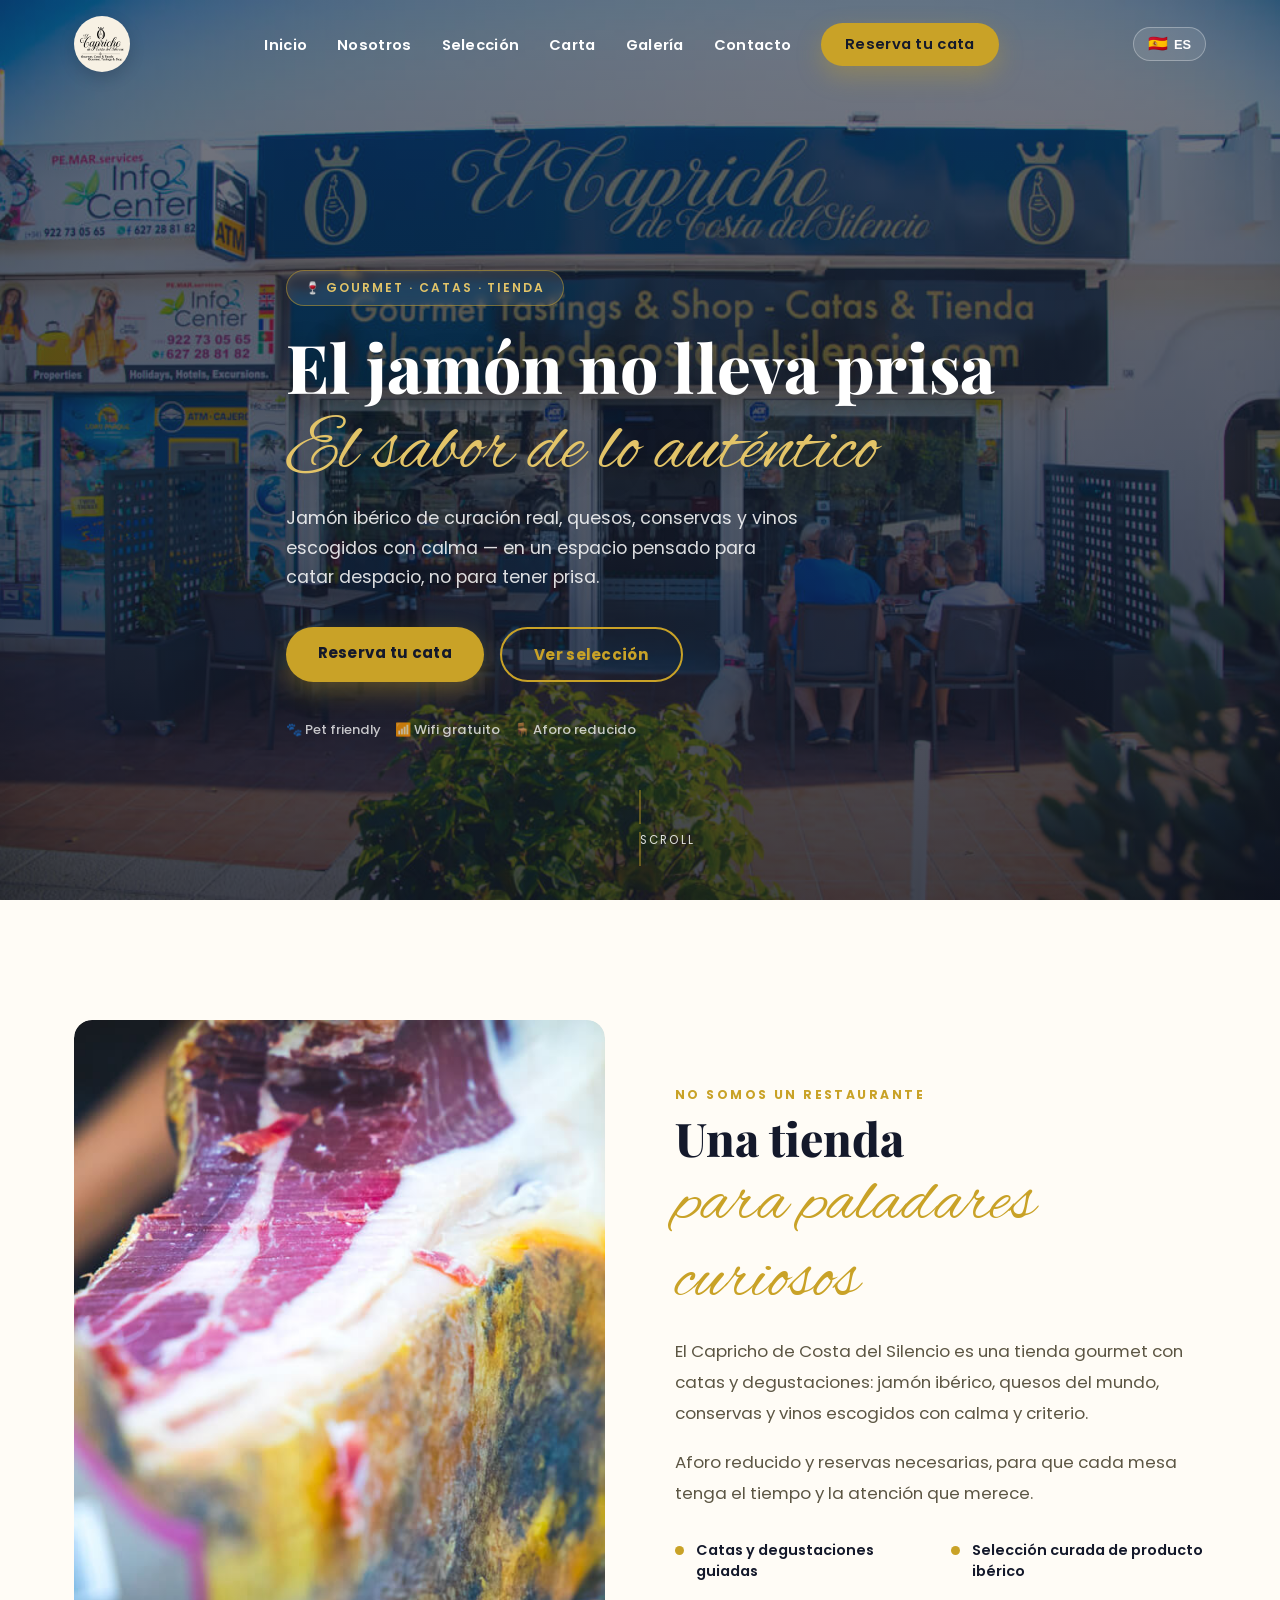
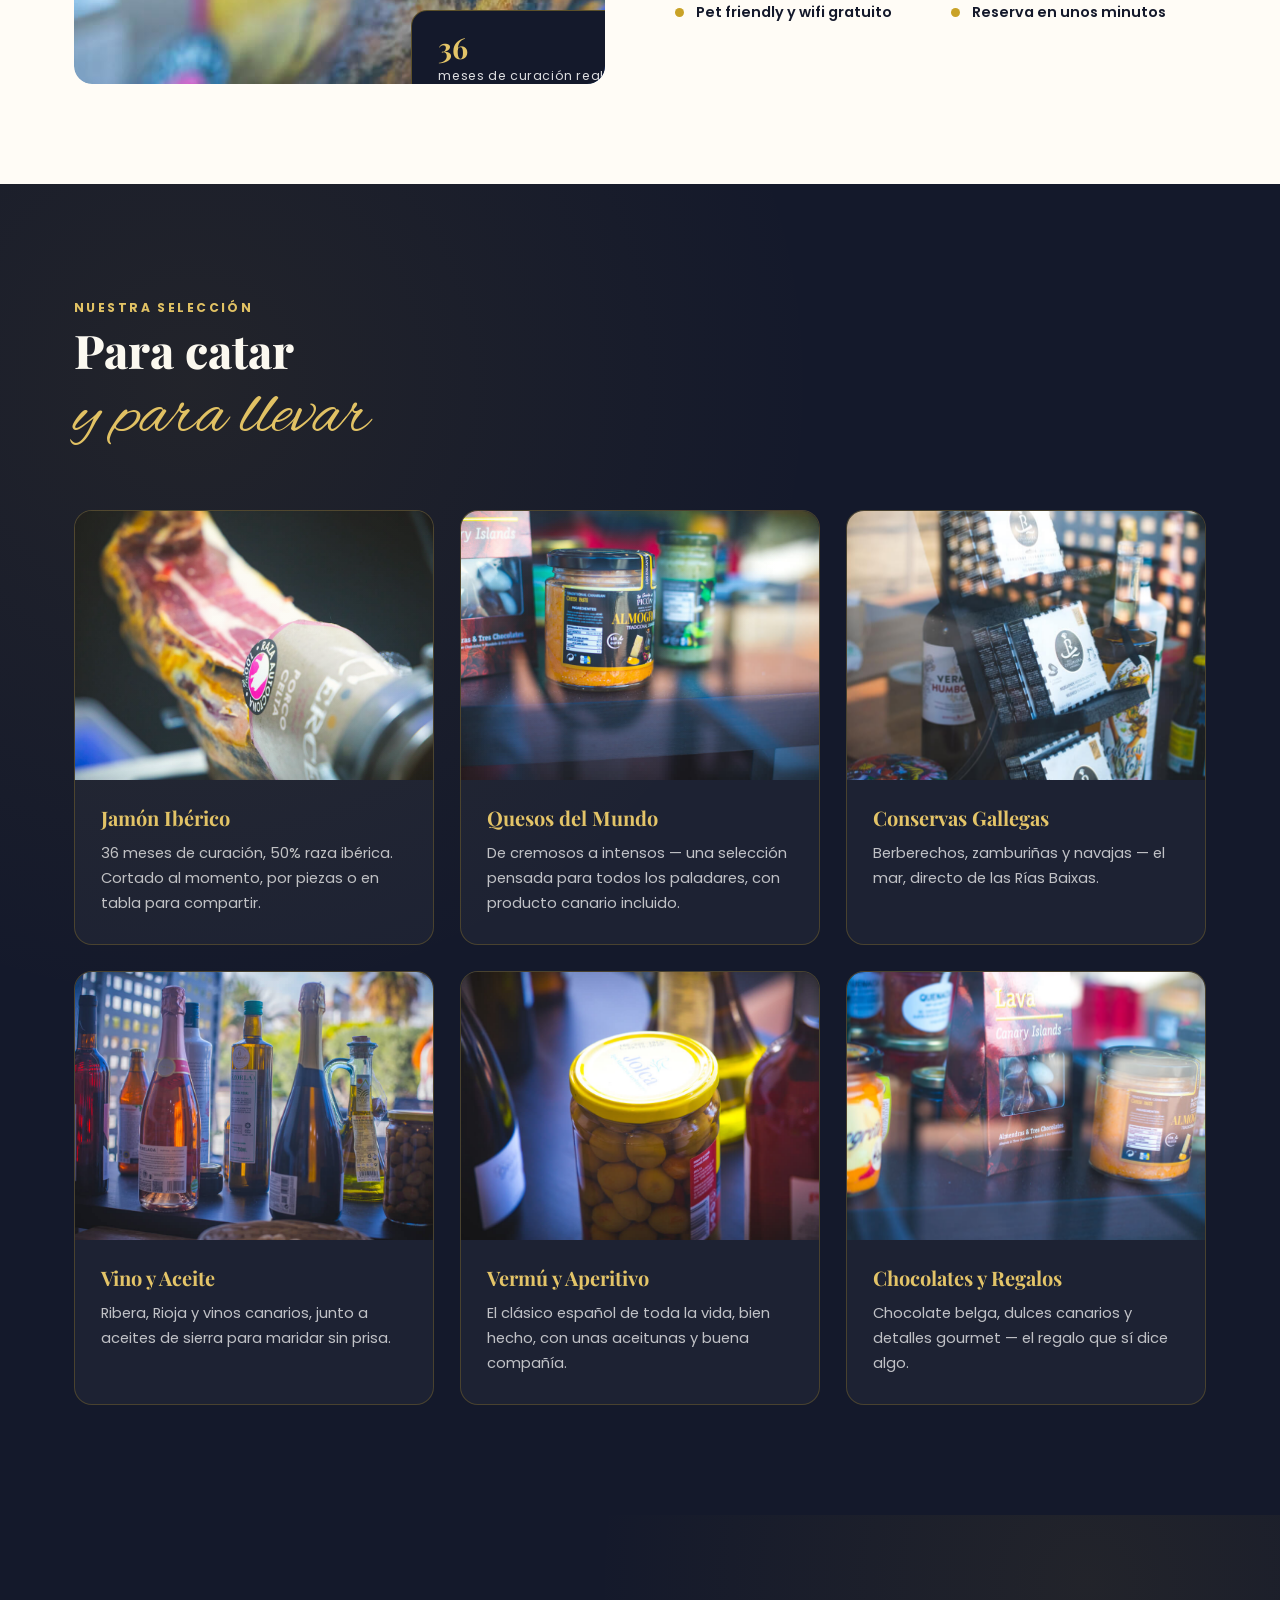
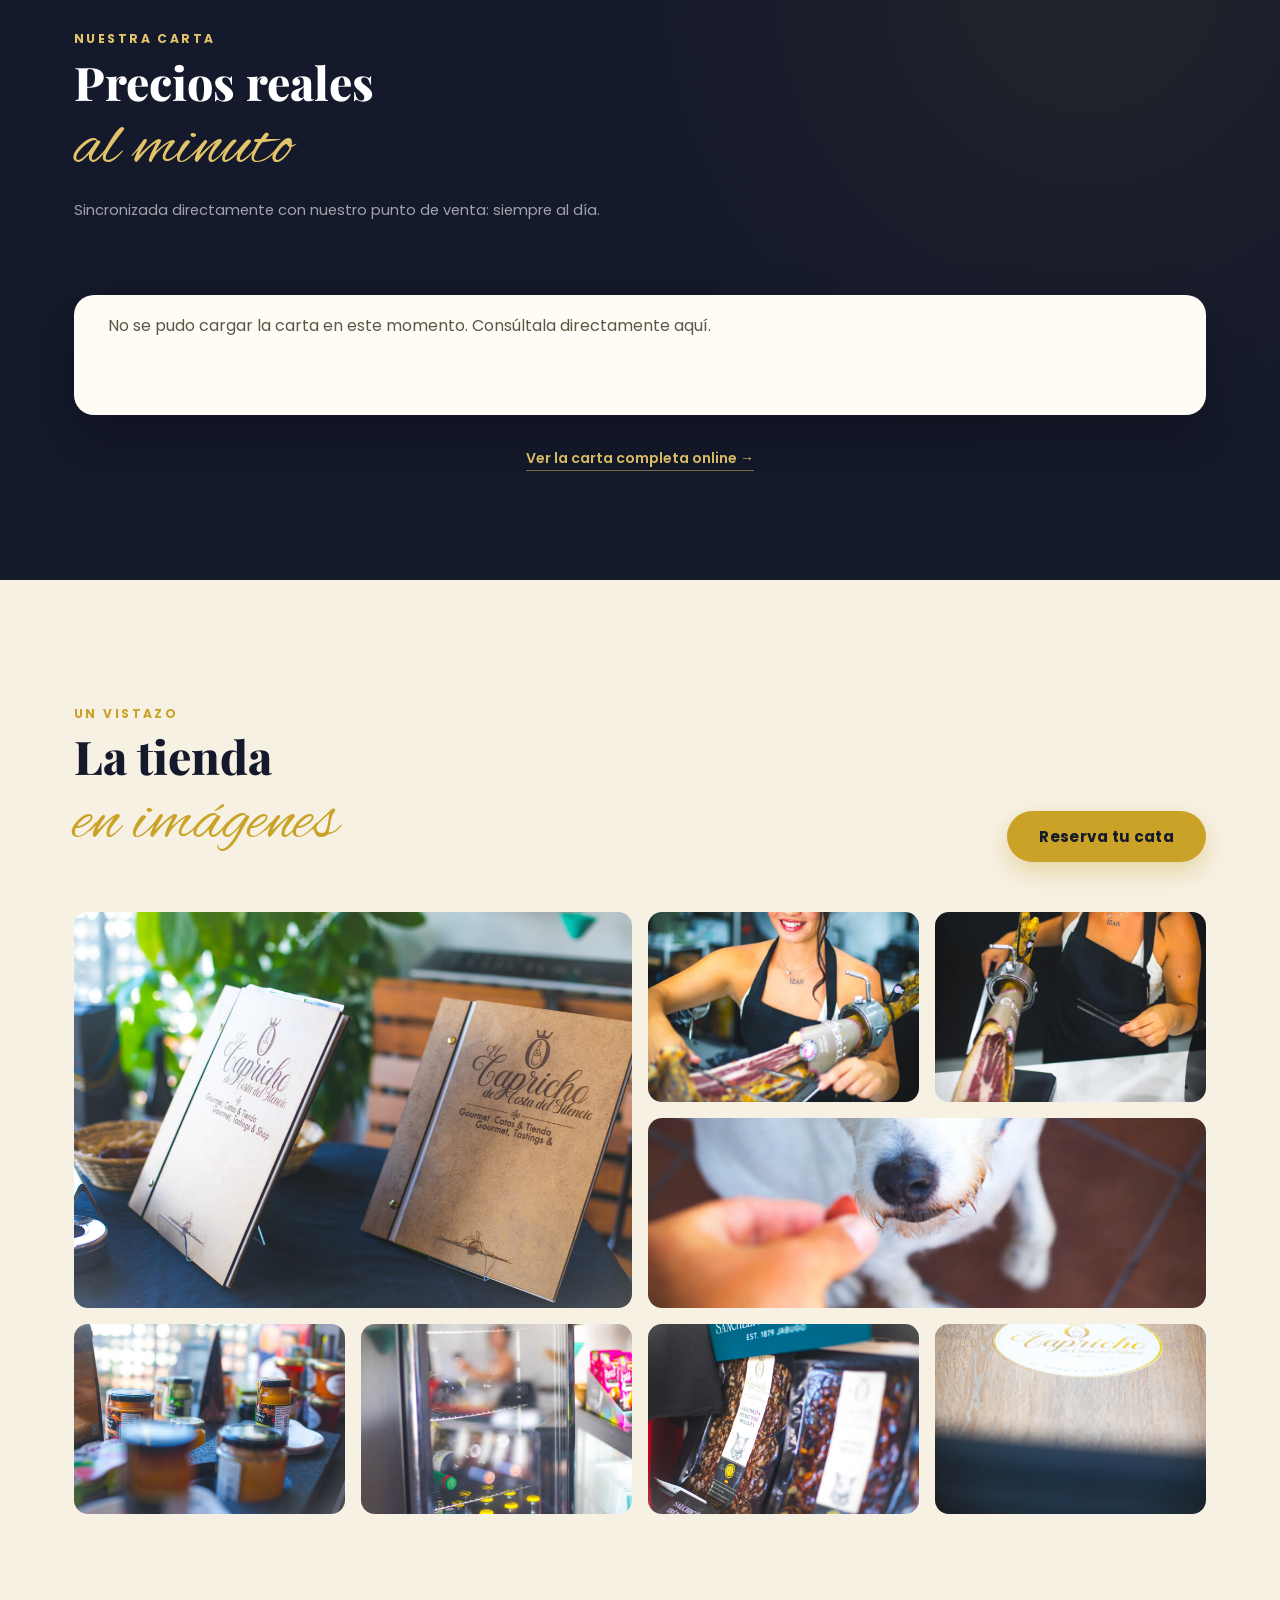
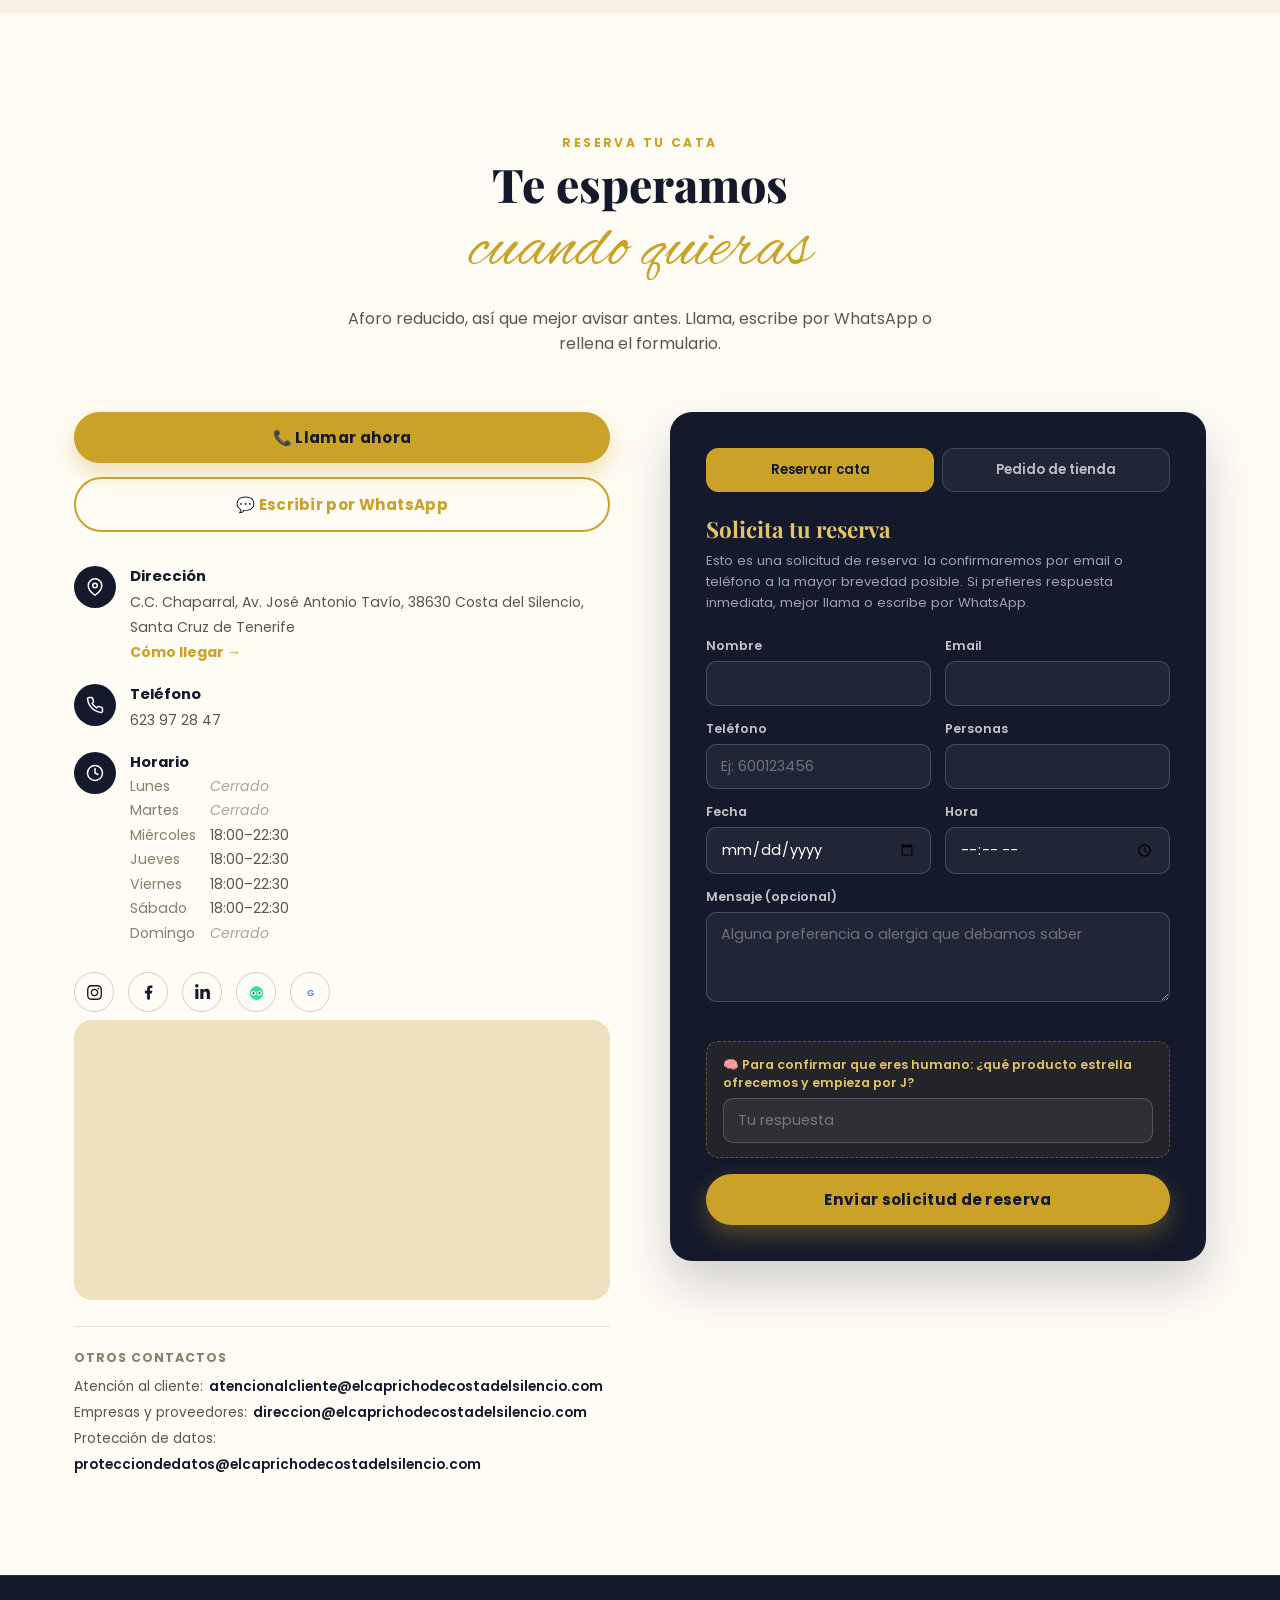
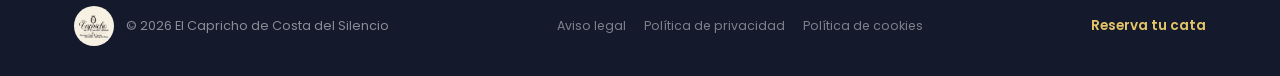
==== commit 9f22e6c3: "Replace custom cookie banner with Biscotti CMP Removes the site's own cookie consent banner (HTML/CS" ====
--- a/index.html
+++ b/index.html
@@ -440,27 +440,6 @@
   .legal-panel li::before{content:'—';position:absolute;left:0;color:var(--gold);}
   .legal-panel a{color:var(--gold);font-weight:600;}
 
-  /* ---------- COOKIE BANNER ---------- */
-  .cookie-banner{
-    position:fixed;left:16px;right:16px;bottom:16px;max-width:640px;margin:0 auto;
-    background:var(--ink);color:#fff;border-radius:18px;padding:22px 26px;
-    box-shadow:0 20px 50px rgba(0,0,0,.35);border:1px solid rgba(201,162,39,.3);
-    z-index:250;transform:translateY(140%);transition:transform .4s ease;
-  }
-  .cookie-banner.show{transform:translateY(0);}
-  .cookie-banner p{font-size:.85rem;line-height:1.6;color:rgba(255,255,255,.8);margin-bottom:16px;}
-  .cookie-banner a{color:var(--gold-light);font-weight:600;}
-  .cookie-actions{display:flex;gap:10px;flex-wrap:wrap;}
-  .cookie-actions button{
-    font-family:'Poppins',sans-serif;font-weight:700;font-size:.82rem;border-radius:30px;padding:10px 18px;cursor:pointer;border:none;
-  }
-  .cookie-accept{background:var(--gold);color:var(--ink);}
-  .cookie-accept:hover{background:var(--gold-light);}
-  .cookie-customize{background:transparent;border:1px solid rgba(255,255,255,.3)!important;color:#fff;}
-  .cookie-customize:hover{border-color:var(--gold)!important;}
-  .cookie-reject{background:transparent;color:rgba(255,255,255,.6);}
-  .cookie-reject:hover{color:#fff;}
-
   /* ---------- LANGUAGE SWITCHER ---------- */
   .lang-switch{position:relative;}
   .lang-btn{
@@ -517,6 +496,16 @@
   }
   .announce-close:hover{background:var(--gold-light);}
 </style>
+
+<!-- Biscotti CMP Consent Banner -->
+<script src="https://api.biscotti-cmp.com/scripts/biscotti-boot.js"></script>
+<script>
+  window.BiscottiConfig = {
+    websiteId: "3cb3f3db-aba1-4e80-b52c-1565b251f432",
+    apiUrl: "https://api.biscotti-cmp.com/api/v1"
+  };
+</script>
+<script src="https://api.biscotti-cmp.com/scripts/biscotti.min.js" defer></script>
 </head>
 <body>
 
@@ -951,16 +940,6 @@
   </div>
 </div>
 
-<!-- ================= COOKIE BANNER ================= -->
-<div class="cookie-banner" id="cookieBanner">
-  <p data-i18n="cookie_text">Usamos cookies propias y de terceros para mejorar tu experiencia y analizar la navegación. Puedes aceptar, rechazar o personalizar su uso. Más información en nuestra <a href="#" id="cookiePolicyLink" data-i18n="footer_cookies">Política de cookies</a>.</p>
-  <div class="cookie-actions">
-    <button class="cookie-accept" id="cookieAccept" data-i18n="cookie_accept">Aceptar</button>
-    <button class="cookie-customize" id="cookieCustomize" data-i18n="cookie_customize">Personalizar</button>
-    <button class="cookie-reject" id="cookieReject" data-i18n="cookie_reject">Rechazar</button>
-  </div>
-</div>
-
 <script src="https://cdn.jsdelivr.net/npm/@emailjs/browser@4/dist/email.min.js"></script>
 <script>
   document.getElementById('year').textContent = new Date().getFullYear();
@@ -1023,24 +1002,10 @@
   document.getElementById('legalClose').addEventListener('click', () => legalModal.classList.remove('open'));
   legalModal.addEventListener('click', (e) => { if (e.target === legalModal) legalModal.classList.remove('open'); });
 
-  /* ================= COOKIE BANNER ================= */
-  const cookieBanner = document.getElementById('cookieBanner');
-  const cookieChoice = localStorage.getItem('capricho_cookie_consent');
-  if (!cookieChoice) {
-    setTimeout(() => cookieBanner.classList.add('show'), 600);
-  }
-  function dismissCookieBanner(choice){
-    localStorage.setItem('capricho_cookie_consent', choice);
-    cookieBanner.classList.remove('show');
-  }
-  document.getElementById('cookieAccept').addEventListener('click', () => dismissCookieBanner('accepted'));
-  document.getElementById('cookieReject').addEventListener('click', () => dismissCookieBanner('rejected'));
-  document.getElementById('cookieCustomize').addEventListener('click', () => { openLegal('cookies'); });
-  document.getElementById('cookiePolicyLink').addEventListener('click', (e) => { e.preventDefault(); openLegal('cookies'); });
 
   /* ================= I18N ================= */
   const FLAGS = {es:'🇪🇸', en:'🇬🇧'};
-  const I18N = {"es": {"nav_home": "Inicio", "nav_about": "Nosotros", "nav_selection": "Selección", "nav_gallery": "Galería", "nav_contact": "Contacto", "nav_book": "Reserva tu cata", "hero_tag": "🍷 Gourmet · Catas · Tienda", "hero_title1": "El jamón no lleva prisa", "hero_title2": "El sabor de lo auténtico", "hero_p": "Jamón ibérico de curación real, quesos, conservas y vinos escogidos con calma — en un espacio pensado para catar despacio, no para tener prisa.", "hero_btn2": "Ver selección", "hero_scroll": "Scroll", "badge_pet": "🐾 Pet friendly", "badge_wifi": "📶 Wifi gratuito", "badge_aforo": "🪑 Aforo reducido", "intro_eyebrow": "No somos un restaurante", "intro_title1": "Una tienda", "intro_title2": "para paladares curiosos", "intro_p1": "El Capricho de Costa del Silencio es una tienda gourmet con catas y degustaciones: jamón ibérico, quesos del mundo, conservas y vinos escogidos con calma y criterio.", "intro_p2": "Aforo reducido y reservas necesarias, para que cada mesa tenga el tiempo y la atención que merece.", "intro_point1": "Catas y degustaciones guiadas", "intro_point2": "Selección curada de producto ibérico", "intro_point3": "Pet friendly y wifi gratuito", "intro_point4": "Reserva en unos minutos", "intro_months": "meses de curación real", "sel_eyebrow": "Nuestra selección", "sel_title1": "Para catar", "sel_title2": "y para llevar", "sel1_title": "Jamón Ibérico", "sel1_p": "36 meses de curación, 50% raza ibérica. Cortado al momento, por piezas o en tabla para compartir.", "sel2_title": "Quesos del Mundo", "sel2_p": "De cremosos a intensos — una selección pensada para todos los paladares, con producto canario incluido.", "sel3_title": "Conservas Gallegas", "sel3_p": "Berberechos, zamburiñas y navajas — el mar, directo de las Rías Baixas.", "sel4_title": "Vino y Aceite", "sel4_p": "Ribera, Rioja y vinos canarios, junto a aceites de sierra para maridar sin prisa.", "sel5_title": "Vermú y Aperitivo", "sel5_p": "El clásico español de toda la vida, bien hecho, con unas aceitunas y buena compañía.", "sel6_title": "Chocolates y Regalos", "sel6_p": "Chocolate belga, dulces canarios y detalles gourmet — el regalo que sí dice algo.", "gallery_eyebrow": "Un vistazo", "gallery_title1": "La tienda", "gallery_title2": "en imágenes", "contact_eyebrow": "Reserva tu cata", "contact_title1": "Te esperamos", "contact_title2": "cuando quieras", "contact_p": "Aforo reducido, así que mejor avisar antes. Llama, escribe por WhatsApp o rellena el formulario.", "cta_call": "📞 Llamar ahora", "cta_whatsapp": "💬 Escribir por WhatsApp", "info_address_label": "Dirección", "info_directions": "Cómo llegar →", "info_phone_label": "Teléfono", "info_hours_label": "Horario", "day_mon": "Lunes", "day_tue": "Martes", "day_wed": "Miércoles", "day_thu": "Jueves", "day_fri": "Viernes", "day_sat": "Sábado", "day_sun": "Domingo", "closed": "Cerrado", "form_title": "Solicita tu reserva", "form_note": "Esto es una solicitud de reserva: la confirmaremos por email o teléfono a la mayor brevedad posible. Si prefieres respuesta inmediata, mejor llama o escribe por WhatsApp.", "form_name": "Nombre", "form_people": "Personas", "form_date": "Fecha", "form_time": "Hora", "form_message": "Mensaje (opcional)", "form_message_ph": "Alguna preferencia o alergia que debamos saber", "form_submit": "Enviar solicitud de reserva", "tab_reserve": "Reservar cata", "tab_order": "Pedido de tienda", "order_title": "Solicita tu pedido", "order_note": "Esto es una solicitud de pedido: te confirmaremos disponibilidad y forma de entrega por email o teléfono a la mayor brevedad posible.", "order_contact": "Email o teléfono", "order_products": "¿Qué te gustaría pedir?", "order_products_ph": "Ej: jamón ibérico 1 kg, una tabla de quesos, dos botellas de vino...", "order_message_ph": "Fecha de recogida, envío, alergias...", "order_submit": "Enviar solicitud de pedido", "mc_title": "Otros contactos", "mc_service": "Atención al cliente:", "mc_business": "Empresas y proveedores:", "mc_privacy": "Protección de datos:", "footer_legal": "Aviso legal", "footer_privacy": "Política de privacidad", "footer_cookies": "Política de cookies", "legal_modal_title": "Información legal", "aviso_p1": "En cumplimiento del deber de información del artículo 10 de la Ley 34/2002, de Servicios de la Sociedad de la Información y del Comercio Electrónico (LSSICE), se informa de que el titular de este sitio web es Jonathan Álvarez Abreu, NIF 54047787H, con domicilio en Av. José Antonio Tavío, C.C. Chaparral, 38630, Santa Cruz de Tenerife.", "aviso_p2": "El Capricho de Costa del Silencio no asume responsabilidad derivada de la falta de veracidad, integridad, actualización o precisión de los datos e informaciones contenidos en estas páginas.", "aviso_p3": "Los textos, imágenes, logotipo y demás contenidos de este sitio son propiedad de El Capricho de Costa del Silencio o de sus licenciantes. Queda prohibida su reproducción, distribución o comunicación pública sin consentimiento expreso.", "aviso_p4": "Para acceder a algunos servicios (reserva de catas, pedidos de tienda) deberás facilitar datos personales, tratados conforme al Reglamento (UE) 2016/679 (RGPD). Puedes ejercer tus derechos escribiendo a protecciondedatos@elcaprichodecostadelsilencio.com o en la dirección indicada arriba.", "priv_h1": "Protección de datos según el RGPD", "priv_p1": "Los datos personales que recogemos a través de los formularios de este sitio web (reserva de cata y pedidos de tienda) se incorporan a los ficheros de Jonathan Álvarez Abreu, responsable de El Capricho de Costa del Silencio.", "priv_h2": "¿Con qué finalidad tratamos tus datos?", "priv_l1": "Gestionar tu reserva de cata o degustación.", "priv_l2": "Gestionar tu pedido de productos de la tienda.", "priv_l3": "Responder a tus consultas de atención al cliente.", "priv_l4": "Enviarte información comercial, solo si nos has dado tu consentimiento expreso.", "priv_h3": "¿Por cuánto tiempo los conservamos?", "priv_p2": "Mientras exista una relación comercial contigo o hasta que solicites su supresión, y durante el plazo en que pudieran derivarse responsabilidades legales.", "priv_h4": "Legitimación y destinatarios", "priv_p3": "El tratamiento se basa en tu solicitud de información o reserva, y en tu consentimiento expreso cuando corresponda. Tus datos no se ceden a terceros ajenos a El Capricho de Costa del Silencio, salvo obligación legal.", "priv_h5": "Tus derechos", "priv_p4": "Puedes ejercer en cualquier momento tus derechos de acceso, rectificación, cancelación, oposición, limitación y portabilidad escribiendo a protecciondedatos@elcaprichodecostadelsilencio.com o en Av. José Antonio Tavío, C.C. Chaparral, 38630, Santa Cruz de Tenerife. También puedes oponerte al envío de comunicaciones comerciales en cualquier momento, por el mismo medio.", "priv_h6": "Propiedad intelectual", "priv_p5": "Todos los contenidos de este sitio (textos, imágenes, logotipo) son propiedad de El Capricho de Costa del Silencio o de sus licenciantes y están protegidos por la normativa de propiedad intelectual. Queda prohibido su uso no autorizado.", "cook_h1": "¿Qué son las cookies?", "cook_p1": "Las cookies son archivos que se descargan en tu equipo al visitar una página web y permiten almacenar y recuperar información sobre tus hábitos de navegación.", "cook_h2": "Cookies que utilizamos", "cook_p2": "Este sitio usa cookies técnicas necesarias para su funcionamiento (por ejemplo, para recordar tu idioma preferido) y puede cargar contenido de terceros, como el mapa de Google Maps incrustado, que puede instalar sus propias cookies conforme a la política de privacidad de Google.", "cook_h3": "Tipos de cookies", "cook_l1": "Cookies propias: gestionadas directamente por El Capricho de Costa del Silencio (p. ej., para recordar tu idioma).", "cook_l2": "Cookies de terceros: instaladas por servicios externos incrustados en la web (p. ej., Google Maps).", "cook_l3": "Cookies técnicas: necesarias para la navegación y el funcionamiento básico del sitio.", "cook_l4": "Cookies de personalización: recuerdan tus preferencias, como el idioma.", "cook_h4": "Cómo gestionar las cookies", "cook_p3": "Puedes permitir, bloquear o eliminar las cookies desde la configuración de tu navegador (Chrome, Firefox, Safari, Edge, Opera). Bloquear algunas cookies puede afectar al funcionamiento del sitio.", "cook_h5": "Consentimiento", "cook_p4": "Al continuar navegando por El Capricho de Costa del Silencio, aceptas el uso de estas cookies según lo descrito en esta política. Puedes cambiar tu decisión en cualquier momento eliminando las cookies desde tu navegador.", "cookie_text": "Usamos cookies propias y de terceros para mejorar tu experiencia y analizar la navegación. Puedes aceptar, rechazar o personalizar su uso. Más información en nuestra Política de cookies.", "cookie_accept": "Aceptar", "cookie_customize": "Personalizar", "cookie_reject": "Rechazar", "nav_carta": "Carta", "carta_eyebrow": "Nuestra carta", "carta_title1": "Precios reales", "carta_title2": "al minuto", "carta_sub": "Sincronizada directamente con nuestro punto de venta: siempre al día.", "carta_loading": "Cargando la carta…", "carta_full_link": "Ver la carta completa online →", "carta_error": "No se pudo cargar la carta en este momento. Consúltala directamente aquí.", "captcha_label": "🧠 Para confirmar que eres humano: ¿qué producto estrella ofrecemos y empieza por J?", "captcha_placeholder": "Tu respuesta", "captcha_error": "Respuesta incorrecta, inténtalo de nuevo.", "status_sending": "Enviando tu solicitud…", "status_success": "Tu solicitud se ha enviado correctamente. Te responderemos lo antes posible.", "status_error_intro": "No hemos podido enviar tu solicitud. Puedes:", "status_error_call": "Llamarnos", "status_error_whatsapp": "Escribirnos por WhatsApp", "status_error_email": "Escribirnos directamente a", "email_subject_reserve": "Nueva reserva de cata", "email_subject_order": "Nuevo pedido de tienda", "form_email": "Email", "form_phone": "Teléfono", "form_phone_ph": "Ej: 600123456", "err_required": "Este campo es obligatorio.", "err_email": "Introduce un email válido (ej: nombre@dominio.com).", "err_phone": "El teléfono solo puede contener números (6 a 15 dígitos)."}, "en": {"nav_home": "Home", "nav_about": "About", "nav_selection": "Selection", "nav_gallery": "Gallery", "nav_contact": "Contact", "nav_book": "Book your tasting", "hero_tag": "🍷 Gourmet · Tastings · Shop", "hero_title1": "Ham like this doesn't rush", "hero_title2": "The taste of the authentic", "hero_p": "Real Ibérico curing, cheeses, preserves and carefully chosen wines — a place made for tasting slowly, not rushing through.", "hero_btn2": "View selection", "hero_scroll": "Scroll", "badge_pet": "🐾 Pet friendly", "badge_wifi": "📶 Free wifi", "badge_aforo": "🪑 Limited seating", "intro_eyebrow": "We're not a restaurant", "intro_title1": "A shop", "intro_title2": "for curious palates", "intro_p1": "El Capricho de Costa del Silencio is a gourmet shop with tastings: Ibérico ham, cheeses from around the world, preserves and wines chosen with care and criteria.", "intro_p2": "Limited seating and reservations required, so every table gets the time and attention it deserves.", "intro_point1": "Guided tastings", "intro_point2": "A curated selection of Ibérico product", "intro_point3": "Pet friendly and free wifi", "intro_point4": "Book in a couple of minutes", "intro_months": "months of real curing", "sel_eyebrow": "Our selection", "sel_title1": "To taste", "sel_title2": "and to take home", "sel1_title": "Ibérico Ham", "sel1_p": "36 months of curing, 50% Ibérico breed. Sliced fresh, by the piece or on a board to share.", "sel2_title": "Cheeses of the World", "sel2_p": "From creamy to bold — a selection for every palate, Canarian product included.", "sel3_title": "Galician Preserves", "sel3_p": "Cockles, scallops and razor clams — the sea, straight from the Rías Baixas.", "sel4_title": "Wine and Oil", "sel4_p": "Ribera, Rioja and Canarian wines, alongside olive oils from the sierra to pair without rushing.", "sel5_title": "Vermouth and Aperitivo", "sel5_p": "The classic Spanish aperitivo, done right, with a few olives and good company.", "sel6_title": "Chocolates and Gifts", "sel6_p": "Belgian chocolate, Canarian sweets and gourmet treats — the gift that actually says something.", "gallery_eyebrow": "A glimpse", "gallery_title1": "The shop", "gallery_title2": "in pictures", "contact_eyebrow": "Book your tasting", "contact_title1": "We're waiting", "contact_title2": "whenever you like", "contact_p": "Seating is limited, so it's best to let us know in advance. Call, message us on WhatsApp, or fill in the form.", "cta_call": "📞 Call now", "cta_whatsapp": "💬 Message on WhatsApp", "info_address_label": "Address", "info_directions": "Get directions →", "info_phone_label": "Phone", "info_hours_label": "Opening hours", "day_mon": "Monday", "day_tue": "Tuesday", "day_wed": "Wednesday", "day_thu": "Thursday", "day_fri": "Friday", "day_sat": "Saturday", "day_sun": "Sunday", "closed": "Closed", "form_title": "Request your reservation", "form_note": "This is a reservation request: we will confirm it by email or phone as soon as possible. For an immediate reply, it's best to call or message on WhatsApp.", "form_name": "Name", "form_people": "Guests", "form_date": "Date", "form_time": "Time", "form_message": "Message (optional)", "form_message_ph": "Any preference or allergy we should know about", "form_submit": "Send reservation request", "tab_reserve": "Book a tasting", "tab_order": "Shop order", "order_title": "Request your order", "order_note": "This is an order request: we will confirm availability and delivery by email or phone as soon as possible.", "order_contact": "Email or phone", "order_products": "What would you like to order?", "order_products_ph": "E.g. 1 kg Ibérico ham, one cheese board, two bottles of wine...", "order_message_ph": "Pickup date, shipping, allergies...", "order_submit": "Send order request", "mc_title": "Other contacts", "mc_service": "Customer care:", "mc_business": "Business and suppliers:", "mc_privacy": "Data protection:", "footer_legal": "Legal notice", "footer_privacy": "Privacy policy", "footer_cookies": "Cookie policy", "legal_modal_title": "Legal information", "aviso_p1": "In compliance with the duty of information under Article 10 of Spanish Law 34/2002 on Information Society and E-commerce Services (LSSICE), this website is owned by Jonathan Álvarez Abreu, Tax ID (NIF) 54047787H, address at Av. José Antonio Tavío, C.C. Chaparral, 38630, Santa Cruz de Tenerife, Spain.", "aviso_p2": "El Capricho de Costa del Silencio accepts no liability arising from a lack of accuracy, completeness, timeliness or precision of the data or information contained on these pages.", "aviso_p3": "The text, images, logo and other content on this site are the property of El Capricho de Costa del Silencio or its licensors. Reproduction, distribution or public communication without express consent is prohibited.", "aviso_p4": "To access certain services (tasting reservations, shop orders) you will need to provide personal data, processed in accordance with Regulation (EU) 2016/679 (GDPR). You can exercise your rights by writing to protecciondedatos@elcaprichodecostadelsilencio.com or at the address above.", "priv_h1": "Data protection under the GDPR", "priv_p1": "Personal data collected through this website's forms (tasting reservations and shop orders) is included in the files of Jonathan Álvarez Abreu, the party responsible for El Capricho de Costa del Silencio.", "priv_h2": "What do we use your data for?", "priv_l1": "Managing your tasting or degustation reservation.", "priv_l2": "Managing your shop order.", "priv_l3": "Responding to your customer service enquiries.", "priv_l4": "Sending you commercial information, only if you have given your express consent.", "priv_h3": "How long do we keep it?", "priv_p2": "For as long as our business relationship continues or until you request its deletion, and for the period during which legal liabilities could arise.", "priv_h4": "Legal basis and recipients", "priv_p3": "Processing is based on your request for information or booking, and on your express consent where applicable. Your data is not shared with third parties outside El Capricho de Costa del Silencio, except where legally required.", "priv_h5": "Your rights", "priv_p4": "You can exercise your rights of access, rectification, erasure, objection, restriction and portability at any time by writing to protecciondedatos@elcaprichodecostadelsilencio.com or at Av. José Antonio Tavío, C.C. Chaparral, 38630, Santa Cruz de Tenerife, Spain. You can also object to receiving commercial communications at any time, through the same channel.", "priv_h6": "Intellectual property", "priv_p5": "All content on this site (text, images, logo) is the property of El Capricho de Costa del Silencio or its licensors and is protected under intellectual property law. Unauthorised use is prohibited.", "cook_h1": "What are cookies?", "cook_p1": "Cookies are files downloaded to your device when you visit a website, allowing information about your browsing habits to be stored and retrieved.", "cook_h2": "Cookies we use", "cook_p2": "This site uses technical cookies necessary for it to work (for example, to remember your preferred language) and may load third-party content, such as the embedded Google Maps, which may set its own cookies under Google's privacy policy.", "cook_h3": "Types of cookies", "cook_l1": "First-party cookies: managed directly by El Capricho de Costa del Silencio (e.g. to remember your language).", "cook_l2": "Third-party cookies: set by external services embedded on the site (e.g. Google Maps).", "cook_l3": "Technical cookies: necessary for browsing and the site's basic operation.", "cook_l4": "Personalisation cookies: remember your preferences, such as language.", "cook_h4": "Managing cookies", "cook_p3": "You can allow, block or delete cookies through your browser settings (Chrome, Firefox, Safari, Edge, Opera). Blocking some cookies may affect how the site works.", "cook_h5": "Consent", "cook_p4": "By continuing to browse El Capricho de Costa del Silencio, you accept the use of these cookies as described in this policy. You can change your decision at any time by deleting cookies from your browser.", "cookie_text": "We use first- and third-party cookies to improve your experience and analyse browsing. You can accept, reject or customise their use. More information in our Cookie policy.", "cookie_accept": "Accept", "cookie_customize": "Customize", "cookie_reject": "Reject", "nav_carta": "Menu", "carta_eyebrow": "Our menu", "carta_title1": "Real prices", "carta_title2": "updated live", "carta_sub": "Synced directly with our point of sale: always up to date.", "carta_loading": "Loading the menu…", "carta_full_link": "See the full menu online →", "carta_error": "The menu could not be loaded right now. Check it directly here.", "captcha_label": "🧠 Just to confirm you are human: what star product do we offer? (Hint: in Spanish it starts with J)", "captcha_placeholder": "Your answer", "captcha_error": "That is not quite right, please try again.", "status_sending": "Sending your request…", "status_success": "Your request has been sent successfully. We will get back to you as soon as possible.", "status_error_intro": "We could not send your request. You can:", "status_error_call": "Call us", "status_error_whatsapp": "Message us on WhatsApp", "status_error_email": "Email us directly at", "email_subject_reserve": "New tasting reservation", "email_subject_order": "New shop order", "form_email": "Email", "form_phone": "Phone", "form_phone_ph": "E.g. 600123456", "err_required": "This field is required.", "err_email": "Enter a valid email (e.g. name@domain.com).", "err_phone": "Phone can only contain numbers (6 to 15 digits)."}};
+  const I18N = {"es": {"nav_home": "Inicio", "nav_about": "Nosotros", "nav_selection": "Selección", "nav_gallery": "Galería", "nav_contact": "Contacto", "nav_book": "Reserva tu cata", "hero_tag": "🍷 Gourmet · Catas · Tienda", "hero_title1": "El jamón no lleva prisa", "hero_title2": "El sabor de lo auténtico", "hero_p": "Jamón ibérico de curación real, quesos, conservas y vinos escogidos con calma — en un espacio pensado para catar despacio, no para tener prisa.", "hero_btn2": "Ver selección", "hero_scroll": "Scroll", "badge_pet": "🐾 Pet friendly", "badge_wifi": "📶 Wifi gratuito", "badge_aforo": "🪑 Aforo reducido", "intro_eyebrow": "No somos un restaurante", "intro_title1": "Una tienda", "intro_title2": "para paladares curiosos", "intro_p1": "El Capricho de Costa del Silencio es una tienda gourmet con catas y degustaciones: jamón ibérico, quesos del mundo, conservas y vinos escogidos con calma y criterio.", "intro_p2": "Aforo reducido y reservas necesarias, para que cada mesa tenga el tiempo y la atención que merece.", "intro_point1": "Catas y degustaciones guiadas", "intro_point2": "Selección curada de producto ibérico", "intro_point3": "Pet friendly y wifi gratuito", "intro_point4": "Reserva en unos minutos", "intro_months": "meses de curación real", "sel_eyebrow": "Nuestra selección", "sel_title1": "Para catar", "sel_title2": "y para llevar", "sel1_title": "Jamón Ibérico", "sel1_p": "36 meses de curación, 50% raza ibérica. Cortado al momento, por piezas o en tabla para compartir.", "sel2_title": "Quesos del Mundo", "sel2_p": "De cremosos a intensos — una selección pensada para todos los paladares, con producto canario incluido.", "sel3_title": "Conservas Gallegas", "sel3_p": "Berberechos, zamburiñas y navajas — el mar, directo de las Rías Baixas.", "sel4_title": "Vino y Aceite", "sel4_p": "Ribera, Rioja y vinos canarios, junto a aceites de sierra para maridar sin prisa.", "sel5_title": "Vermú y Aperitivo", "sel5_p": "El clásico español de toda la vida, bien hecho, con unas aceitunas y buena compañía.", "sel6_title": "Chocolates y Regalos", "sel6_p": "Chocolate belga, dulces canarios y detalles gourmet — el regalo que sí dice algo.", "gallery_eyebrow": "Un vistazo", "gallery_title1": "La tienda", "gallery_title2": "en imágenes", "contact_eyebrow": "Reserva tu cata", "contact_title1": "Te esperamos", "contact_title2": "cuando quieras", "contact_p": "Aforo reducido, así que mejor avisar antes. Llama, escribe por WhatsApp o rellena el formulario.", "cta_call": "📞 Llamar ahora", "cta_whatsapp": "💬 Escribir por WhatsApp", "info_address_label": "Dirección", "info_directions": "Cómo llegar →", "info_phone_label": "Teléfono", "info_hours_label": "Horario", "day_mon": "Lunes", "day_tue": "Martes", "day_wed": "Miércoles", "day_thu": "Jueves", "day_fri": "Viernes", "day_sat": "Sábado", "day_sun": "Domingo", "closed": "Cerrado", "form_title": "Solicita tu reserva", "form_note": "Esto es una solicitud de reserva: la confirmaremos por email o teléfono a la mayor brevedad posible. Si prefieres respuesta inmediata, mejor llama o escribe por WhatsApp.", "form_name": "Nombre", "form_people": "Personas", "form_date": "Fecha", "form_time": "Hora", "form_message": "Mensaje (opcional)", "form_message_ph": "Alguna preferencia o alergia que debamos saber", "form_submit": "Enviar solicitud de reserva", "tab_reserve": "Reservar cata", "tab_order": "Pedido de tienda", "order_title": "Solicita tu pedido", "order_note": "Esto es una solicitud de pedido: te confirmaremos disponibilidad y forma de entrega por email o teléfono a la mayor brevedad posible.", "order_contact": "Email o teléfono", "order_products": "¿Qué te gustaría pedir?", "order_products_ph": "Ej: jamón ibérico 1 kg, una tabla de quesos, dos botellas de vino...", "order_message_ph": "Fecha de recogida, envío, alergias...", "order_submit": "Enviar solicitud de pedido", "mc_title": "Otros contactos", "mc_service": "Atención al cliente:", "mc_business": "Empresas y proveedores:", "mc_privacy": "Protección de datos:", "footer_legal": "Aviso legal", "footer_privacy": "Política de privacidad", "footer_cookies": "Política de cookies", "legal_modal_title": "Información legal", "aviso_p1": "En cumplimiento del deber de información del artículo 10 de la Ley 34/2002, de Servicios de la Sociedad de la Información y del Comercio Electrónico (LSSICE), se informa de que el titular de este sitio web es Jonathan Álvarez Abreu, NIF 54047787H, con domicilio en Av. José Antonio Tavío, C.C. Chaparral, 38630, Santa Cruz de Tenerife.", "aviso_p2": "El Capricho de Costa del Silencio no asume responsabilidad derivada de la falta de veracidad, integridad, actualización o precisión de los datos e informaciones contenidos en estas páginas.", "aviso_p3": "Los textos, imágenes, logotipo y demás contenidos de este sitio son propiedad de El Capricho de Costa del Silencio o de sus licenciantes. Queda prohibida su reproducción, distribución o comunicación pública sin consentimiento expreso.", "aviso_p4": "Para acceder a algunos servicios (reserva de catas, pedidos de tienda) deberás facilitar datos personales, tratados conforme al Reglamento (UE) 2016/679 (RGPD). Puedes ejercer tus derechos escribiendo a protecciondedatos@elcaprichodecostadelsilencio.com o en la dirección indicada arriba.", "priv_h1": "Protección de datos según el RGPD", "priv_p1": "Los datos personales que recogemos a través de los formularios de este sitio web (reserva de cata y pedidos de tienda) se incorporan a los ficheros de Jonathan Álvarez Abreu, responsable de El Capricho de Costa del Silencio.", "priv_h2": "¿Con qué finalidad tratamos tus datos?", "priv_l1": "Gestionar tu reserva de cata o degustación.", "priv_l2": "Gestionar tu pedido de productos de la tienda.", "priv_l3": "Responder a tus consultas de atención al cliente.", "priv_l4": "Enviarte información comercial, solo si nos has dado tu consentimiento expreso.", "priv_h3": "¿Por cuánto tiempo los conservamos?", "priv_p2": "Mientras exista una relación comercial contigo o hasta que solicites su supresión, y durante el plazo en que pudieran derivarse responsabilidades legales.", "priv_h4": "Legitimación y destinatarios", "priv_p3": "El tratamiento se basa en tu solicitud de información o reserva, y en tu consentimiento expreso cuando corresponda. Tus datos no se ceden a terceros ajenos a El Capricho de Costa del Silencio, salvo obligación legal.", "priv_h5": "Tus derechos", "priv_p4": "Puedes ejercer en cualquier momento tus derechos de acceso, rectificación, cancelación, oposición, limitación y portabilidad escribiendo a protecciondedatos@elcaprichodecostadelsilencio.com o en Av. José Antonio Tavío, C.C. Chaparral, 38630, Santa Cruz de Tenerife. También puedes oponerte al envío de comunicaciones comerciales en cualquier momento, por el mismo medio.", "priv_h6": "Propiedad intelectual", "priv_p5": "Todos los contenidos de este sitio (textos, imágenes, logotipo) son propiedad de El Capricho de Costa del Silencio o de sus licenciantes y están protegidos por la normativa de propiedad intelectual. Queda prohibido su uso no autorizado.", "cook_h1": "¿Qué son las cookies?", "cook_p1": "Las cookies son archivos que se descargan en tu equipo al visitar una página web y permiten almacenar y recuperar información sobre tus hábitos de navegación.", "cook_h2": "Cookies que utilizamos", "cook_p2": "Este sitio usa cookies técnicas necesarias para su funcionamiento (por ejemplo, para recordar tu idioma preferido) y puede cargar contenido de terceros, como el mapa de Google Maps incrustado, que puede instalar sus propias cookies conforme a la política de privacidad de Google.", "cook_h3": "Tipos de cookies", "cook_l1": "Cookies propias: gestionadas directamente por El Capricho de Costa del Silencio (p. ej., para recordar tu idioma).", "cook_l2": "Cookies de terceros: instaladas por servicios externos incrustados en la web (p. ej., Google Maps).", "cook_l3": "Cookies técnicas: necesarias para la navegación y el funcionamiento básico del sitio.", "cook_l4": "Cookies de personalización: recuerdan tus preferencias, como el idioma.", "cook_h4": "Cómo gestionar las cookies", "cook_p3": "Puedes permitir, bloquear o eliminar las cookies desde la configuración de tu navegador (Chrome, Firefox, Safari, Edge, Opera). Bloquear algunas cookies puede afectar al funcionamiento del sitio.", "cook_h5": "Consentimiento", "cook_p4": "Al continuar navegando por El Capricho de Costa del Silencio, aceptas el uso de estas cookies según lo descrito en esta política. Puedes cambiar tu decisión en cualquier momento eliminando las cookies desde tu navegador.", "nav_carta": "Carta", "carta_eyebrow": "Nuestra carta", "carta_title1": "Precios reales", "carta_title2": "al minuto", "carta_sub": "Sincronizada directamente con nuestro punto de venta: siempre al día.", "carta_loading": "Cargando la carta…", "carta_full_link": "Ver la carta completa online →", "carta_error": "No se pudo cargar la carta en este momento. Consúltala directamente aquí.", "captcha_label": "🧠 Para confirmar que eres humano: ¿qué producto estrella ofrecemos y empieza por J?", "captcha_placeholder": "Tu respuesta", "captcha_error": "Respuesta incorrecta, inténtalo de nuevo.", "status_sending": "Enviando tu solicitud…", "status_success": "Tu solicitud se ha enviado correctamente. Te responderemos lo antes posible.", "status_error_intro": "No hemos podido enviar tu solicitud. Puedes:", "status_error_call": "Llamarnos", "status_error_whatsapp": "Escribirnos por WhatsApp", "status_error_email": "Escribirnos directamente a", "email_subject_reserve": "Nueva reserva de cata", "email_subject_order": "Nuevo pedido de tienda", "form_email": "Email", "form_phone": "Teléfono", "form_phone_ph": "Ej: 600123456", "err_required": "Este campo es obligatorio.", "err_email": "Introduce un email válido (ej: nombre@dominio.com).", "err_phone": "El teléfono solo puede contener números (6 a 15 dígitos)."}, "en": {"nav_home": "Home", "nav_about": "About", "nav_selection": "Selection", "nav_gallery": "Gallery", "nav_contact": "Contact", "nav_book": "Book your tasting", "hero_tag": "🍷 Gourmet · Tastings · Shop", "hero_title1": "Ham like this doesn't rush", "hero_title2": "The taste of the authentic", "hero_p": "Real Ibérico curing, cheeses, preserves and carefully chosen wines — a place made for tasting slowly, not rushing through.", "hero_btn2": "View selection", "hero_scroll": "Scroll", "badge_pet": "🐾 Pet friendly", "badge_wifi": "📶 Free wifi", "badge_aforo": "🪑 Limited seating", "intro_eyebrow": "We're not a restaurant", "intro_title1": "A shop", "intro_title2": "for curious palates", "intro_p1": "El Capricho de Costa del Silencio is a gourmet shop with tastings: Ibérico ham, cheeses from around the world, preserves and wines chosen with care and criteria.", "intro_p2": "Limited seating and reservations required, so every table gets the time and attention it deserves.", "intro_point1": "Guided tastings", "intro_point2": "A curated selection of Ibérico product", "intro_point3": "Pet friendly and free wifi", "intro_point4": "Book in a couple of minutes", "intro_months": "months of real curing", "sel_eyebrow": "Our selection", "sel_title1": "To taste", "sel_title2": "and to take home", "sel1_title": "Ibérico Ham", "sel1_p": "36 months of curing, 50% Ibérico breed. Sliced fresh, by the piece or on a board to share.", "sel2_title": "Cheeses of the World", "sel2_p": "From creamy to bold — a selection for every palate, Canarian product included.", "sel3_title": "Galician Preserves", "sel3_p": "Cockles, scallops and razor clams — the sea, straight from the Rías Baixas.", "sel4_title": "Wine and Oil", "sel4_p": "Ribera, Rioja and Canarian wines, alongside olive oils from the sierra to pair without rushing.", "sel5_title": "Vermouth and Aperitivo", "sel5_p": "The classic Spanish aperitivo, done right, with a few olives and good company.", "sel6_title": "Chocolates and Gifts", "sel6_p": "Belgian chocolate, Canarian sweets and gourmet treats — the gift that actually says something.", "gallery_eyebrow": "A glimpse", "gallery_title1": "The shop", "gallery_title2": "in pictures", "contact_eyebrow": "Book your tasting", "contact_title1": "We're waiting", "contact_title2": "whenever you like", "contact_p": "Seating is limited, so it's best to let us know in advance. Call, message us on WhatsApp, or fill in the form.", "cta_call": "📞 Call now", "cta_whatsapp": "💬 Message on WhatsApp", "info_address_label": "Address", "info_directions": "Get directions →", "info_phone_label": "Phone", "info_hours_label": "Opening hours", "day_mon": "Monday", "day_tue": "Tuesday", "day_wed": "Wednesday", "day_thu": "Thursday", "day_fri": "Friday", "day_sat": "Saturday", "day_sun": "Sunday", "closed": "Closed", "form_title": "Request your reservation", "form_note": "This is a reservation request: we will confirm it by email or phone as soon as possible. For an immediate reply, it's best to call or message on WhatsApp.", "form_name": "Name", "form_people": "Guests", "form_date": "Date", "form_time": "Time", "form_message": "Message (optional)", "form_message_ph": "Any preference or allergy we should know about", "form_submit": "Send reservation request", "tab_reserve": "Book a tasting", "tab_order": "Shop order", "order_title": "Request your order", "order_note": "This is an order request: we will confirm availability and delivery by email or phone as soon as possible.", "order_contact": "Email or phone", "order_products": "What would you like to order?", "order_products_ph": "E.g. 1 kg Ibérico ham, one cheese board, two bottles of wine...", "order_message_ph": "Pickup date, shipping, allergies...", "order_submit": "Send order request", "mc_title": "Other contacts", "mc_service": "Customer care:", "mc_business": "Business and suppliers:", "mc_privacy": "Data protection:", "footer_legal": "Legal notice", "footer_privacy": "Privacy policy", "footer_cookies": "Cookie policy", "legal_modal_title": "Legal information", "aviso_p1": "In compliance with the duty of information under Article 10 of Spanish Law 34/2002 on Information Society and E-commerce Services (LSSICE), this website is owned by Jonathan Álvarez Abreu, Tax ID (NIF) 54047787H, address at Av. José Antonio Tavío, C.C. Chaparral, 38630, Santa Cruz de Tenerife, Spain.", "aviso_p2": "El Capricho de Costa del Silencio accepts no liability arising from a lack of accuracy, completeness, timeliness or precision of the data or information contained on these pages.", "aviso_p3": "The text, images, logo and other content on this site are the property of El Capricho de Costa del Silencio or its licensors. Reproduction, distribution or public communication without express consent is prohibited.", "aviso_p4": "To access certain services (tasting reservations, shop orders) you will need to provide personal data, processed in accordance with Regulation (EU) 2016/679 (GDPR). You can exercise your rights by writing to protecciondedatos@elcaprichodecostadelsilencio.com or at the address above.", "priv_h1": "Data protection under the GDPR", "priv_p1": "Personal data collected through this website's forms (tasting reservations and shop orders) is included in the files of Jonathan Álvarez Abreu, the party responsible for El Capricho de Costa del Silencio.", "priv_h2": "What do we use your data for?", "priv_l1": "Managing your tasting or degustation reservation.", "priv_l2": "Managing your shop order.", "priv_l3": "Responding to your customer service enquiries.", "priv_l4": "Sending you commercial information, only if you have given your express consent.", "priv_h3": "How long do we keep it?", "priv_p2": "For as long as our business relationship continues or until you request its deletion, and for the period during which legal liabilities could arise.", "priv_h4": "Legal basis and recipients", "priv_p3": "Processing is based on your request for information or booking, and on your express consent where applicable. Your data is not shared with third parties outside El Capricho de Costa del Silencio, except where legally required.", "priv_h5": "Your rights", "priv_p4": "You can exercise your rights of access, rectification, erasure, objection, restriction and portability at any time by writing to protecciondedatos@elcaprichodecostadelsilencio.com or at Av. José Antonio Tavío, C.C. Chaparral, 38630, Santa Cruz de Tenerife, Spain. You can also object to receiving commercial communications at any time, through the same channel.", "priv_h6": "Intellectual property", "priv_p5": "All content on this site (text, images, logo) is the property of El Capricho de Costa del Silencio or its licensors and is protected under intellectual property law. Unauthorised use is prohibited.", "cook_h1": "What are cookies?", "cook_p1": "Cookies are files downloaded to your device when you visit a website, allowing information about your browsing habits to be stored and retrieved.", "cook_h2": "Cookies we use", "cook_p2": "This site uses technical cookies necessary for it to work (for example, to remember your preferred language) and may load third-party content, such as the embedded Google Maps, which may set its own cookies under Google's privacy policy.", "cook_h3": "Types of cookies", "cook_l1": "First-party cookies: managed directly by El Capricho de Costa del Silencio (e.g. to remember your language).", "cook_l2": "Third-party cookies: set by external services embedded on the site (e.g. Google Maps).", "cook_l3": "Technical cookies: necessary for browsing and the site's basic operation.", "cook_l4": "Personalisation cookies: remember your preferences, such as language.", "cook_h4": "Managing cookies", "cook_p3": "You can allow, block or delete cookies through your browser settings (Chrome, Firefox, Safari, Edge, Opera). Blocking some cookies may affect how the site works.", "cook_h5": "Consent", "cook_p4": "By continuing to browse El Capricho de Costa del Silencio, you accept the use of these cookies as described in this policy. You can change your decision at any time by deleting cookies from your browser.", "nav_carta": "Menu", "carta_eyebrow": "Our menu", "carta_title1": "Real prices", "carta_title2": "updated live", "carta_sub": "Synced directly with our point of sale: always up to date.", "carta_loading": "Loading the menu…", "carta_full_link": "See the full menu online →", "carta_error": "The menu could not be loaded right now. Check it directly here.", "captcha_label": "🧠 Just to confirm you are human: what star product do we offer? (Hint: in Spanish it starts with J)", "captcha_placeholder": "Your answer", "captcha_error": "That is not quite right, please try again.", "status_sending": "Sending your request…", "status_success": "Your request has been sent successfully. We will get back to you as soon as possible.", "status_error_intro": "We could not send your request. You can:", "status_error_call": "Call us", "status_error_whatsapp": "Message us on WhatsApp", "status_error_email": "Email us directly at", "email_subject_reserve": "New tasting reservation", "email_subject_order": "New shop order", "form_email": "Email", "form_phone": "Phone", "form_phone_ph": "E.g. 600123456", "err_required": "This field is required.", "err_email": "Enter a valid email (e.g. name@domain.com).", "err_phone": "Phone can only contain numbers (6 to 15 digits)."}};
 
   let currentLang = localStorage.getItem('capricho_lang') || 'es';
 
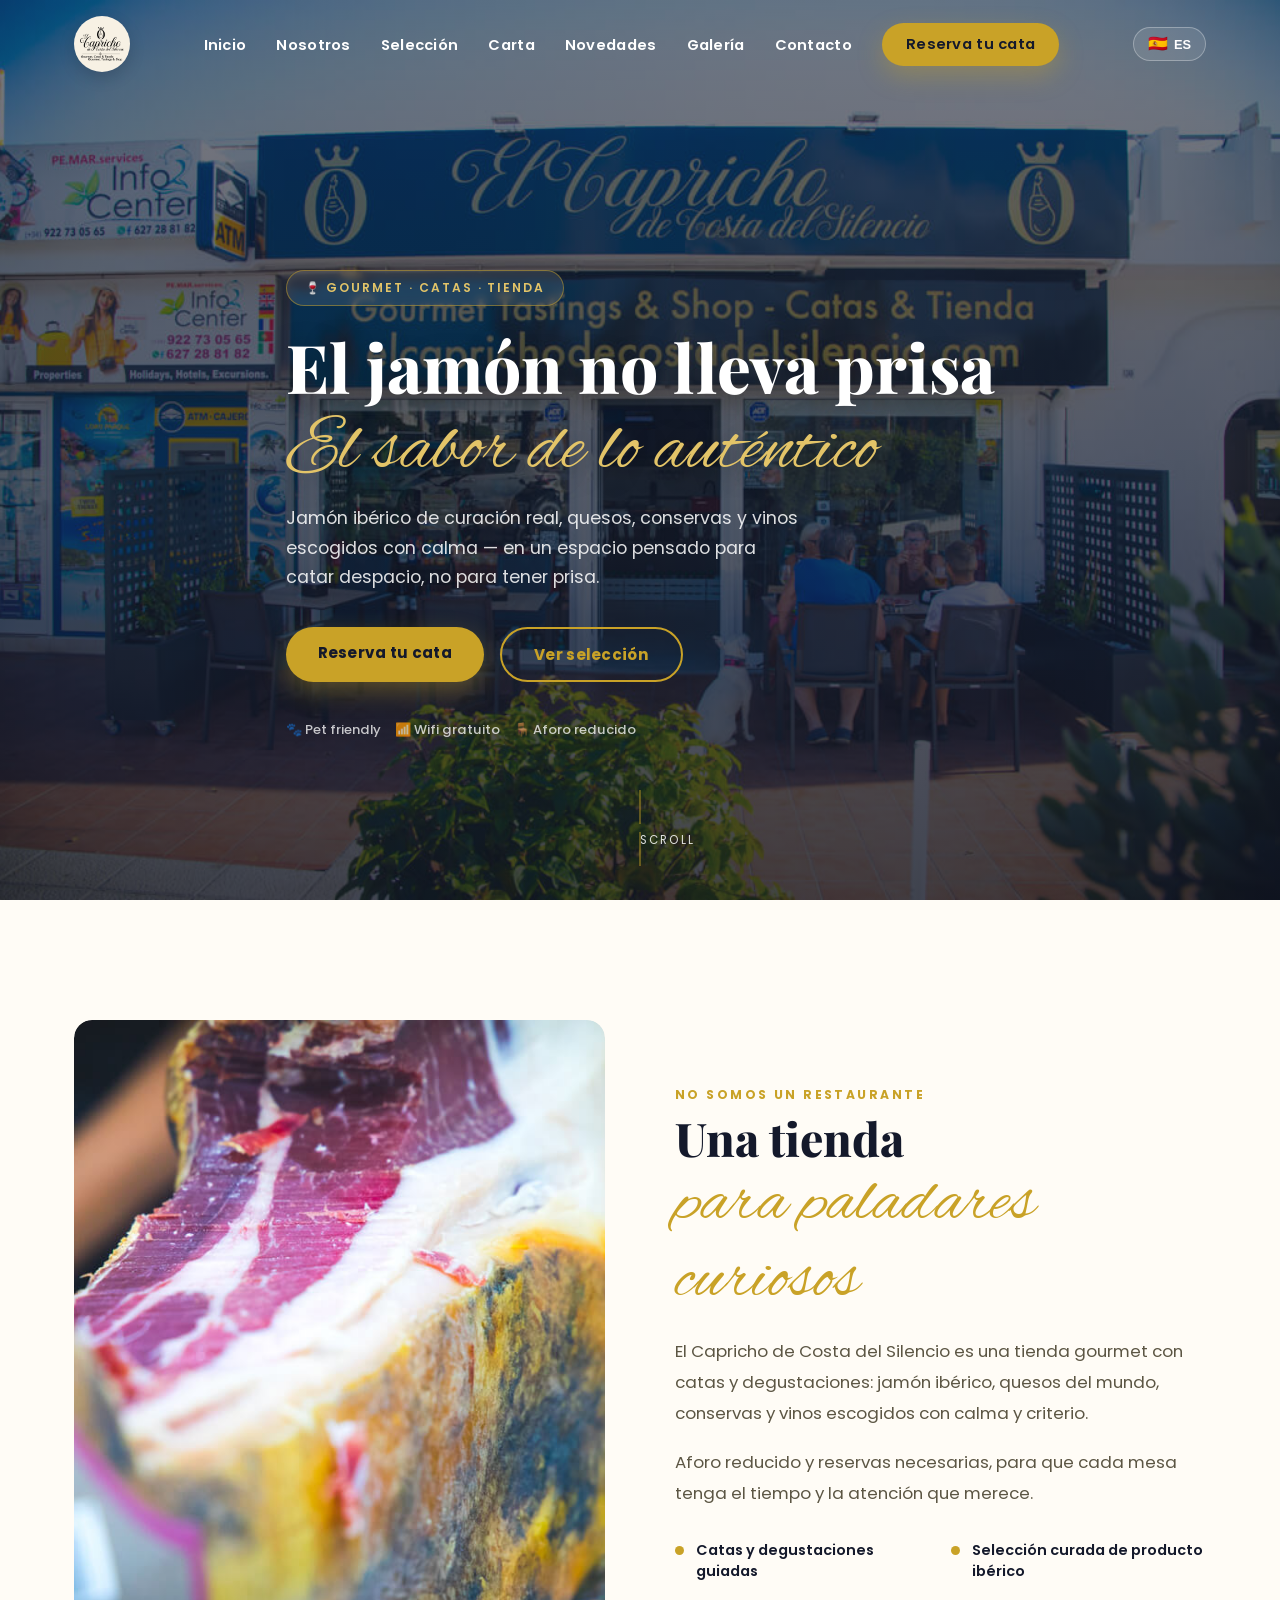
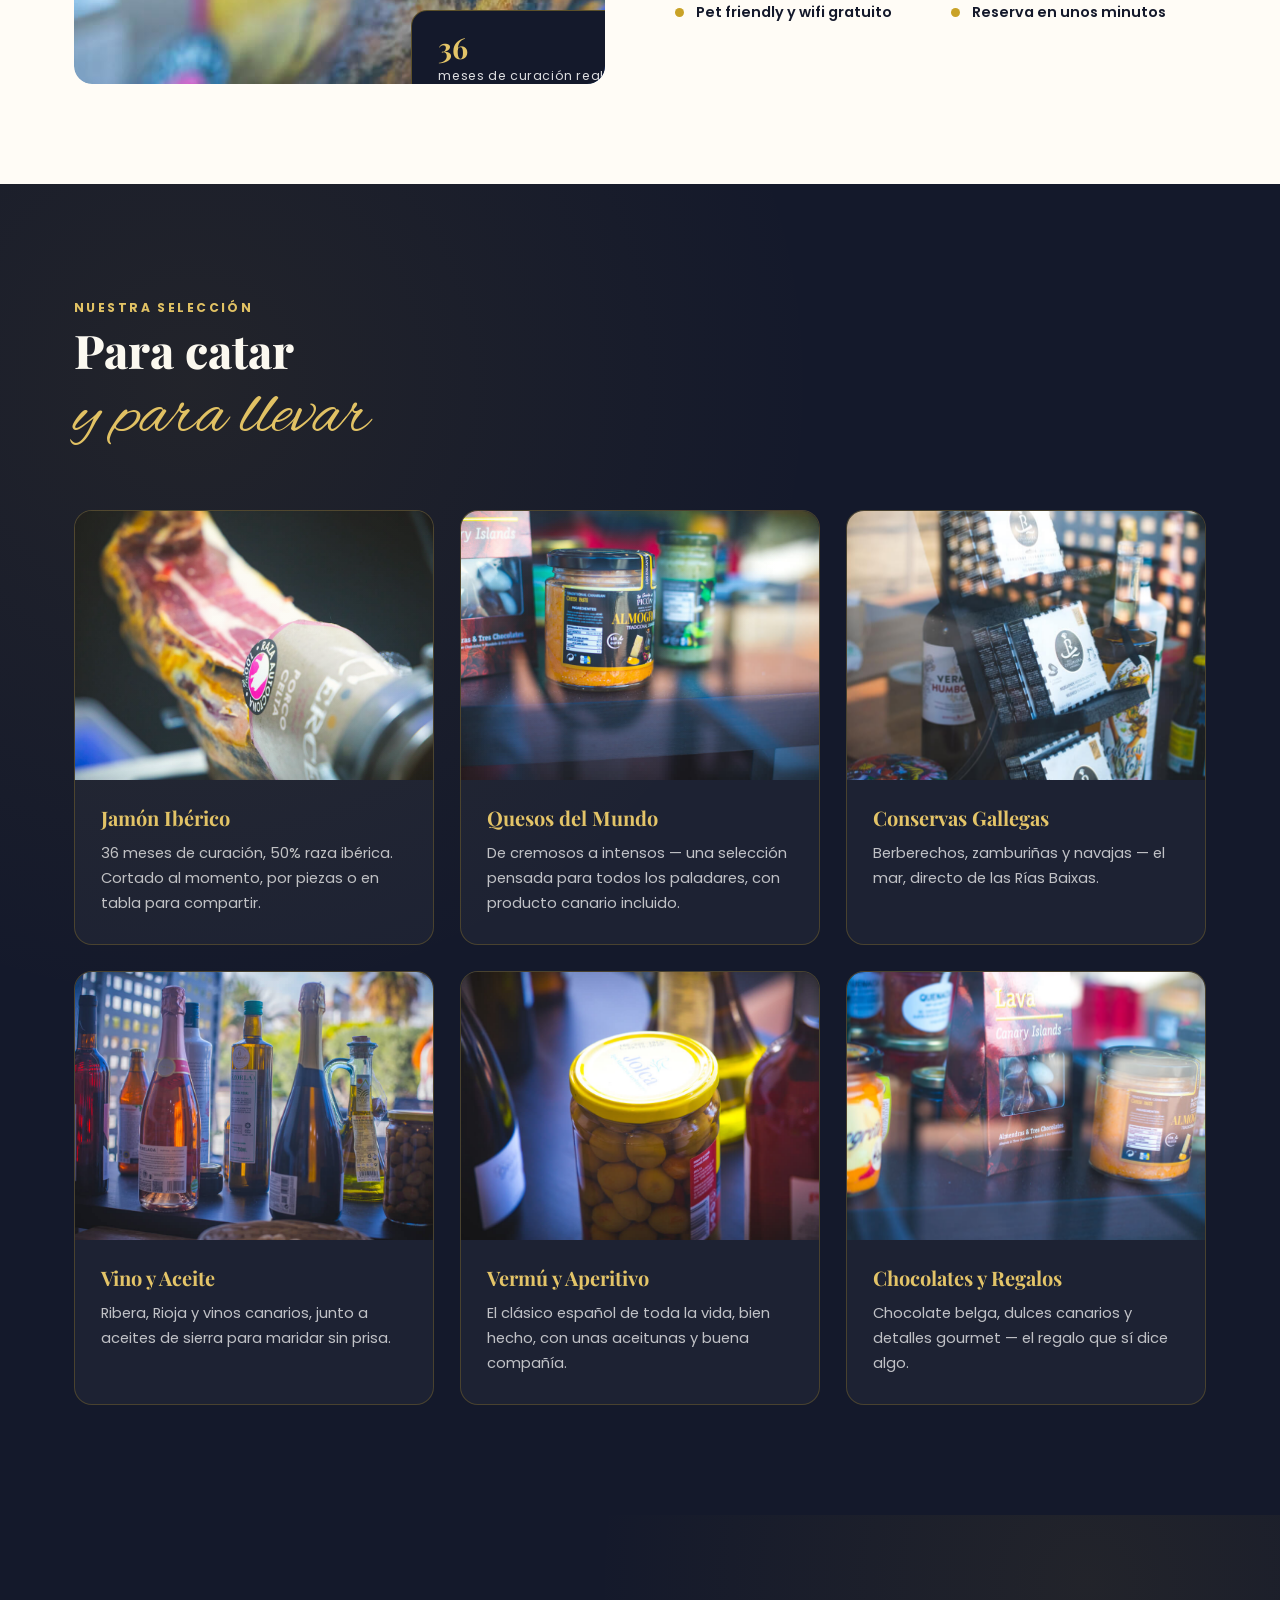
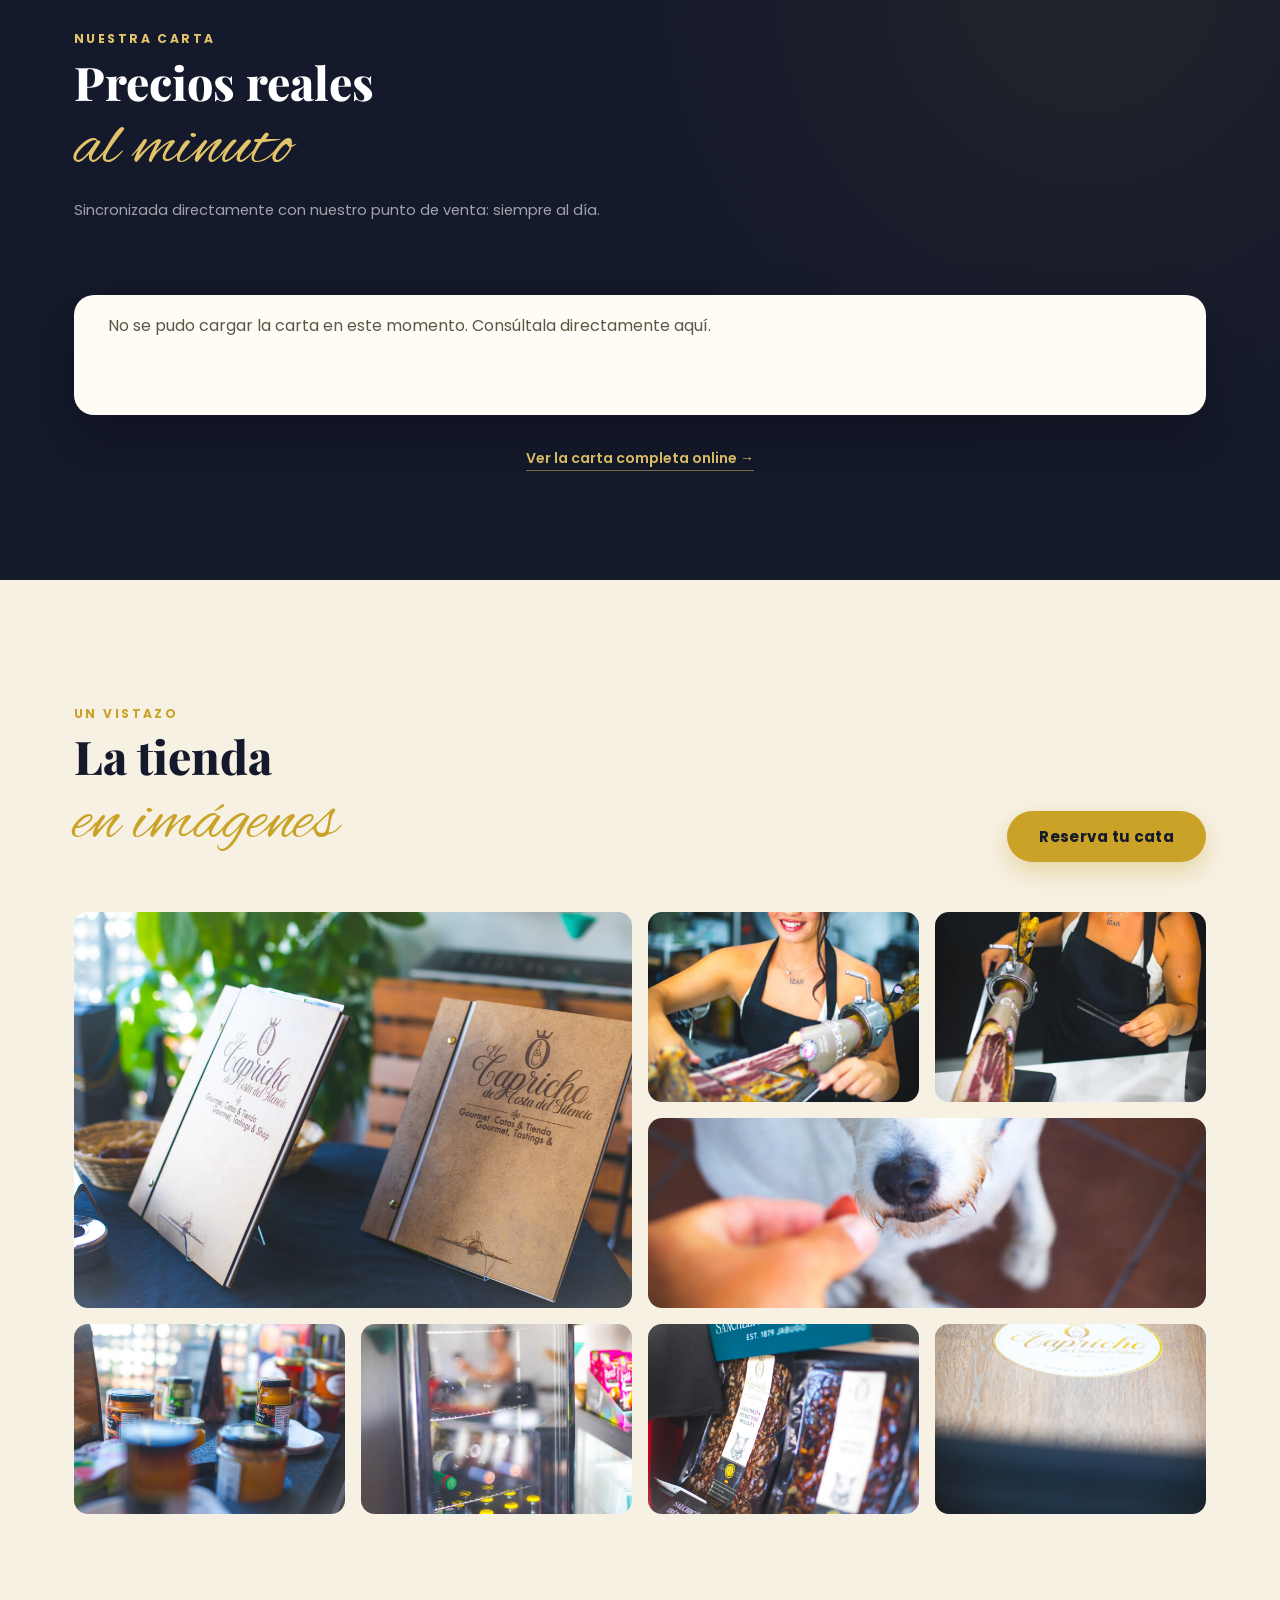
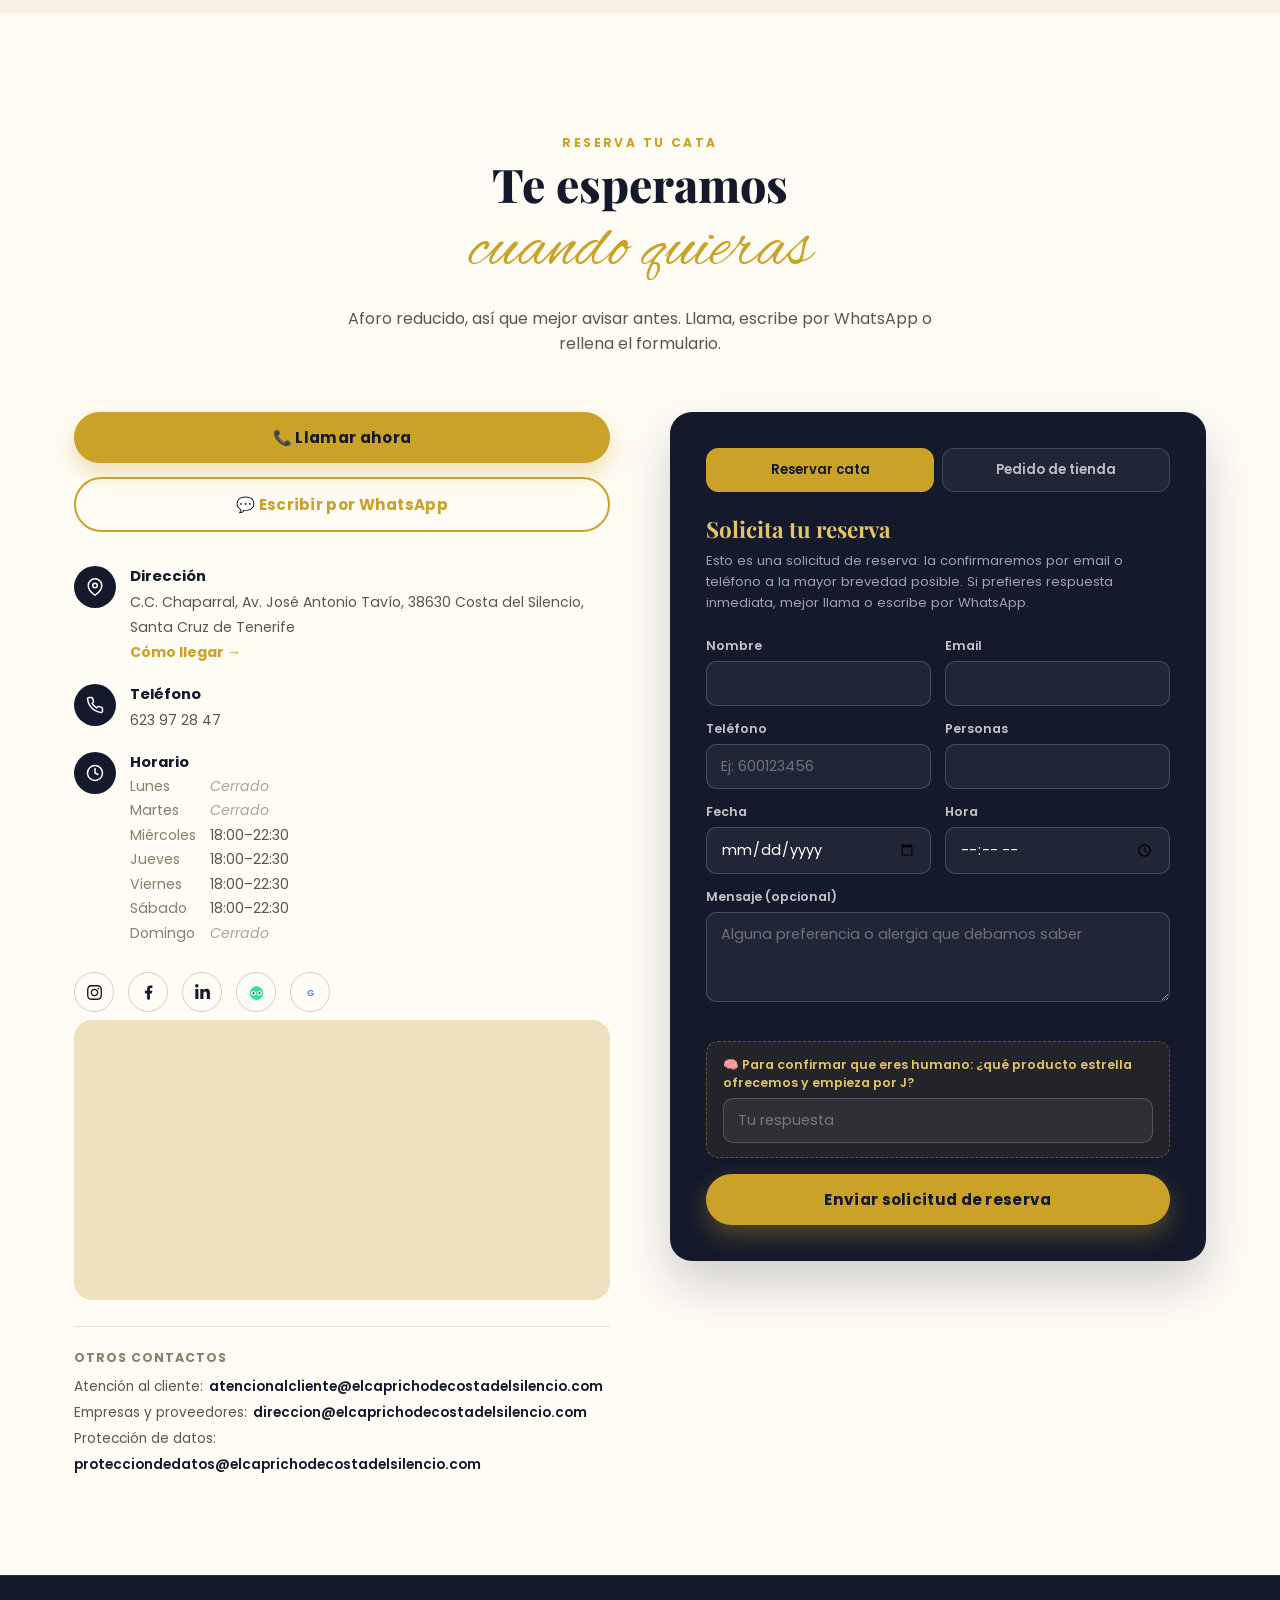
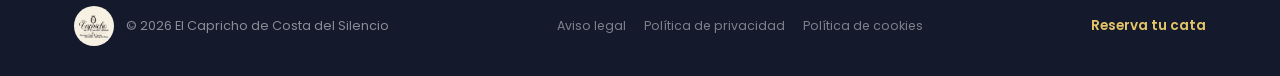
==== commit 3288f857: "Update print statement from 'Hello' to 'Goodbye'" ====
--- a/index.html
+++ b/index.html
@@ -530,6 +530,7 @@
         <li><a href="#nosotros" data-i18n="nav_about">Nosotros</a></li>
         <li><a href="#seleccion" data-i18n="nav_selection">Selección</a></li>
         <li><a href="#carta" data-i18n="nav_carta">Carta</a></li>
+        <li><a href="novedades.html" data-i18n="nav_novedades">Novedades</a></li>
         <li><a href="#galeria" data-i18n="nav_gallery">Galería</a></li>
         <li><a href="#contacto" data-i18n="nav_contact">Contacto</a></li>
         <li><a href="#contacto" class="btn" data-i18n="nav_book">Reserva tu cata</a></li>
@@ -1005,7 +1006,7 @@
 
   /* ================= I18N ================= */
   const FLAGS = {es:'🇪🇸', en:'🇬🇧'};
-  const I18N = {"es": {"nav_home": "Inicio", "nav_about": "Nosotros", "nav_selection": "Selección", "nav_gallery": "Galería", "nav_contact": "Contacto", "nav_book": "Reserva tu cata", "hero_tag": "🍷 Gourmet · Catas · Tienda", "hero_title1": "El jamón no lleva prisa", "hero_title2": "El sabor de lo auténtico", "hero_p": "Jamón ibérico de curación real, quesos, conservas y vinos escogidos con calma — en un espacio pensado para catar despacio, no para tener prisa.", "hero_btn2": "Ver selección", "hero_scroll": "Scroll", "badge_pet": "🐾 Pet friendly", "badge_wifi": "📶 Wifi gratuito", "badge_aforo": "🪑 Aforo reducido", "intro_eyebrow": "No somos un restaurante", "intro_title1": "Una tienda", "intro_title2": "para paladares curiosos", "intro_p1": "El Capricho de Costa del Silencio es una tienda gourmet con catas y degustaciones: jamón ibérico, quesos del mundo, conservas y vinos escogidos con calma y criterio.", "intro_p2": "Aforo reducido y reservas necesarias, para que cada mesa tenga el tiempo y la atención que merece.", "intro_point1": "Catas y degustaciones guiadas", "intro_point2": "Selección curada de producto ibérico", "intro_point3": "Pet friendly y wifi gratuito", "intro_point4": "Reserva en unos minutos", "intro_months": "meses de curación real", "sel_eyebrow": "Nuestra selección", "sel_title1": "Para catar", "sel_title2": "y para llevar", "sel1_title": "Jamón Ibérico", "sel1_p": "36 meses de curación, 50% raza ibérica. Cortado al momento, por piezas o en tabla para compartir.", "sel2_title": "Quesos del Mundo", "sel2_p": "De cremosos a intensos — una selección pensada para todos los paladares, con producto canario incluido.", "sel3_title": "Conservas Gallegas", "sel3_p": "Berberechos, zamburiñas y navajas — el mar, directo de las Rías Baixas.", "sel4_title": "Vino y Aceite", "sel4_p": "Ribera, Rioja y vinos canarios, junto a aceites de sierra para maridar sin prisa.", "sel5_title": "Vermú y Aperitivo", "sel5_p": "El clásico español de toda la vida, bien hecho, con unas aceitunas y buena compañía.", "sel6_title": "Chocolates y Regalos", "sel6_p": "Chocolate belga, dulces canarios y detalles gourmet — el regalo que sí dice algo.", "gallery_eyebrow": "Un vistazo", "gallery_title1": "La tienda", "gallery_title2": "en imágenes", "contact_eyebrow": "Reserva tu cata", "contact_title1": "Te esperamos", "contact_title2": "cuando quieras", "contact_p": "Aforo reducido, así que mejor avisar antes. Llama, escribe por WhatsApp o rellena el formulario.", "cta_call": "📞 Llamar ahora", "cta_whatsapp": "💬 Escribir por WhatsApp", "info_address_label": "Dirección", "info_directions": "Cómo llegar →", "info_phone_label": "Teléfono", "info_hours_label": "Horario", "day_mon": "Lunes", "day_tue": "Martes", "day_wed": "Miércoles", "day_thu": "Jueves", "day_fri": "Viernes", "day_sat": "Sábado", "day_sun": "Domingo", "closed": "Cerrado", "form_title": "Solicita tu reserva", "form_note": "Esto es una solicitud de reserva: la confirmaremos por email o teléfono a la mayor brevedad posible. Si prefieres respuesta inmediata, mejor llama o escribe por WhatsApp.", "form_name": "Nombre", "form_people": "Personas", "form_date": "Fecha", "form_time": "Hora", "form_message": "Mensaje (opcional)", "form_message_ph": "Alguna preferencia o alergia que debamos saber", "form_submit": "Enviar solicitud de reserva", "tab_reserve": "Reservar cata", "tab_order": "Pedido de tienda", "order_title": "Solicita tu pedido", "order_note": "Esto es una solicitud de pedido: te confirmaremos disponibilidad y forma de entrega por email o teléfono a la mayor brevedad posible.", "order_contact": "Email o teléfono", "order_products": "¿Qué te gustaría pedir?", "order_products_ph": "Ej: jamón ibérico 1 kg, una tabla de quesos, dos botellas de vino...", "order_message_ph": "Fecha de recogida, envío, alergias...", "order_submit": "Enviar solicitud de pedido", "mc_title": "Otros contactos", "mc_service": "Atención al cliente:", "mc_business": "Empresas y proveedores:", "mc_privacy": "Protección de datos:", "footer_legal": "Aviso legal", "footer_privacy": "Política de privacidad", "footer_cookies": "Política de cookies", "legal_modal_title": "Información legal", "aviso_p1": "En cumplimiento del deber de información del artículo 10 de la Ley 34/2002, de Servicios de la Sociedad de la Información y del Comercio Electrónico (LSSICE), se informa de que el titular de este sitio web es Jonathan Álvarez Abreu, NIF 54047787H, con domicilio en Av. José Antonio Tavío, C.C. Chaparral, 38630, Santa Cruz de Tenerife.", "aviso_p2": "El Capricho de Costa del Silencio no asume responsabilidad derivada de la falta de veracidad, integridad, actualización o precisión de los datos e informaciones contenidos en estas páginas.", "aviso_p3": "Los textos, imágenes, logotipo y demás contenidos de este sitio son propiedad de El Capricho de Costa del Silencio o de sus licenciantes. Queda prohibida su reproducción, distribución o comunicación pública sin consentimiento expreso.", "aviso_p4": "Para acceder a algunos servicios (reserva de catas, pedidos de tienda) deberás facilitar datos personales, tratados conforme al Reglamento (UE) 2016/679 (RGPD). Puedes ejercer tus derechos escribiendo a protecciondedatos@elcaprichodecostadelsilencio.com o en la dirección indicada arriba.", "priv_h1": "Protección de datos según el RGPD", "priv_p1": "Los datos personales que recogemos a través de los formularios de este sitio web (reserva de cata y pedidos de tienda) se incorporan a los ficheros de Jonathan Álvarez Abreu, responsable de El Capricho de Costa del Silencio.", "priv_h2": "¿Con qué finalidad tratamos tus datos?", "priv_l1": "Gestionar tu reserva de cata o degustación.", "priv_l2": "Gestionar tu pedido de productos de la tienda.", "priv_l3": "Responder a tus consultas de atención al cliente.", "priv_l4": "Enviarte información comercial, solo si nos has dado tu consentimiento expreso.", "priv_h3": "¿Por cuánto tiempo los conservamos?", "priv_p2": "Mientras exista una relación comercial contigo o hasta que solicites su supresión, y durante el plazo en que pudieran derivarse responsabilidades legales.", "priv_h4": "Legitimación y destinatarios", "priv_p3": "El tratamiento se basa en tu solicitud de información o reserva, y en tu consentimiento expreso cuando corresponda. Tus datos no se ceden a terceros ajenos a El Capricho de Costa del Silencio, salvo obligación legal.", "priv_h5": "Tus derechos", "priv_p4": "Puedes ejercer en cualquier momento tus derechos de acceso, rectificación, cancelación, oposición, limitación y portabilidad escribiendo a protecciondedatos@elcaprichodecostadelsilencio.com o en Av. José Antonio Tavío, C.C. Chaparral, 38630, Santa Cruz de Tenerife. También puedes oponerte al envío de comunicaciones comerciales en cualquier momento, por el mismo medio.", "priv_h6": "Propiedad intelectual", "priv_p5": "Todos los contenidos de este sitio (textos, imágenes, logotipo) son propiedad de El Capricho de Costa del Silencio o de sus licenciantes y están protegidos por la normativa de propiedad intelectual. Queda prohibido su uso no autorizado.", "cook_h1": "¿Qué son las cookies?", "cook_p1": "Las cookies son archivos que se descargan en tu equipo al visitar una página web y permiten almacenar y recuperar información sobre tus hábitos de navegación.", "cook_h2": "Cookies que utilizamos", "cook_p2": "Este sitio usa cookies técnicas necesarias para su funcionamiento (por ejemplo, para recordar tu idioma preferido) y puede cargar contenido de terceros, como el mapa de Google Maps incrustado, que puede instalar sus propias cookies conforme a la política de privacidad de Google.", "cook_h3": "Tipos de cookies", "cook_l1": "Cookies propias: gestionadas directamente por El Capricho de Costa del Silencio (p. ej., para recordar tu idioma).", "cook_l2": "Cookies de terceros: instaladas por servicios externos incrustados en la web (p. ej., Google Maps).", "cook_l3": "Cookies técnicas: necesarias para la navegación y el funcionamiento básico del sitio.", "cook_l4": "Cookies de personalización: recuerdan tus preferencias, como el idioma.", "cook_h4": "Cómo gestionar las cookies", "cook_p3": "Puedes permitir, bloquear o eliminar las cookies desde la configuración de tu navegador (Chrome, Firefox, Safari, Edge, Opera). Bloquear algunas cookies puede afectar al funcionamiento del sitio.", "cook_h5": "Consentimiento", "cook_p4": "Al continuar navegando por El Capricho de Costa del Silencio, aceptas el uso de estas cookies según lo descrito en esta política. Puedes cambiar tu decisión en cualquier momento eliminando las cookies desde tu navegador.", "nav_carta": "Carta", "carta_eyebrow": "Nuestra carta", "carta_title1": "Precios reales", "carta_title2": "al minuto", "carta_sub": "Sincronizada directamente con nuestro punto de venta: siempre al día.", "carta_loading": "Cargando la carta…", "carta_full_link": "Ver la carta completa online →", "carta_error": "No se pudo cargar la carta en este momento. Consúltala directamente aquí.", "captcha_label": "🧠 Para confirmar que eres humano: ¿qué producto estrella ofrecemos y empieza por J?", "captcha_placeholder": "Tu respuesta", "captcha_error": "Respuesta incorrecta, inténtalo de nuevo.", "status_sending": "Enviando tu solicitud…", "status_success": "Tu solicitud se ha enviado correctamente. Te responderemos lo antes posible.", "status_error_intro": "No hemos podido enviar tu solicitud. Puedes:", "status_error_call": "Llamarnos", "status_error_whatsapp": "Escribirnos por WhatsApp", "status_error_email": "Escribirnos directamente a", "email_subject_reserve": "Nueva reserva de cata", "email_subject_order": "Nuevo pedido de tienda", "form_email": "Email", "form_phone": "Teléfono", "form_phone_ph": "Ej: 600123456", "err_required": "Este campo es obligatorio.", "err_email": "Introduce un email válido (ej: nombre@dominio.com).", "err_phone": "El teléfono solo puede contener números (6 a 15 dígitos)."}, "en": {"nav_home": "Home", "nav_about": "About", "nav_selection": "Selection", "nav_gallery": "Gallery", "nav_contact": "Contact", "nav_book": "Book your tasting", "hero_tag": "🍷 Gourmet · Tastings · Shop", "hero_title1": "Ham like this doesn't rush", "hero_title2": "The taste of the authentic", "hero_p": "Real Ibérico curing, cheeses, preserves and carefully chosen wines — a place made for tasting slowly, not rushing through.", "hero_btn2": "View selection", "hero_scroll": "Scroll", "badge_pet": "🐾 Pet friendly", "badge_wifi": "📶 Free wifi", "badge_aforo": "🪑 Limited seating", "intro_eyebrow": "We're not a restaurant", "intro_title1": "A shop", "intro_title2": "for curious palates", "intro_p1": "El Capricho de Costa del Silencio is a gourmet shop with tastings: Ibérico ham, cheeses from around the world, preserves and wines chosen with care and criteria.", "intro_p2": "Limited seating and reservations required, so every table gets the time and attention it deserves.", "intro_point1": "Guided tastings", "intro_point2": "A curated selection of Ibérico product", "intro_point3": "Pet friendly and free wifi", "intro_point4": "Book in a couple of minutes", "intro_months": "months of real curing", "sel_eyebrow": "Our selection", "sel_title1": "To taste", "sel_title2": "and to take home", "sel1_title": "Ibérico Ham", "sel1_p": "36 months of curing, 50% Ibérico breed. Sliced fresh, by the piece or on a board to share.", "sel2_title": "Cheeses of the World", "sel2_p": "From creamy to bold — a selection for every palate, Canarian product included.", "sel3_title": "Galician Preserves", "sel3_p": "Cockles, scallops and razor clams — the sea, straight from the Rías Baixas.", "sel4_title": "Wine and Oil", "sel4_p": "Ribera, Rioja and Canarian wines, alongside olive oils from the sierra to pair without rushing.", "sel5_title": "Vermouth and Aperitivo", "sel5_p": "The classic Spanish aperitivo, done right, with a few olives and good company.", "sel6_title": "Chocolates and Gifts", "sel6_p": "Belgian chocolate, Canarian sweets and gourmet treats — the gift that actually says something.", "gallery_eyebrow": "A glimpse", "gallery_title1": "The shop", "gallery_title2": "in pictures", "contact_eyebrow": "Book your tasting", "contact_title1": "We're waiting", "contact_title2": "whenever you like", "contact_p": "Seating is limited, so it's best to let us know in advance. Call, message us on WhatsApp, or fill in the form.", "cta_call": "📞 Call now", "cta_whatsapp": "💬 Message on WhatsApp", "info_address_label": "Address", "info_directions": "Get directions →", "info_phone_label": "Phone", "info_hours_label": "Opening hours", "day_mon": "Monday", "day_tue": "Tuesday", "day_wed": "Wednesday", "day_thu": "Thursday", "day_fri": "Friday", "day_sat": "Saturday", "day_sun": "Sunday", "closed": "Closed", "form_title": "Request your reservation", "form_note": "This is a reservation request: we will confirm it by email or phone as soon as possible. For an immediate reply, it's best to call or message on WhatsApp.", "form_name": "Name", "form_people": "Guests", "form_date": "Date", "form_time": "Time", "form_message": "Message (optional)", "form_message_ph": "Any preference or allergy we should know about", "form_submit": "Send reservation request", "tab_reserve": "Book a tasting", "tab_order": "Shop order", "order_title": "Request your order", "order_note": "This is an order request: we will confirm availability and delivery by email or phone as soon as possible.", "order_contact": "Email or phone", "order_products": "What would you like to order?", "order_products_ph": "E.g. 1 kg Ibérico ham, one cheese board, two bottles of wine...", "order_message_ph": "Pickup date, shipping, allergies...", "order_submit": "Send order request", "mc_title": "Other contacts", "mc_service": "Customer care:", "mc_business": "Business and suppliers:", "mc_privacy": "Data protection:", "footer_legal": "Legal notice", "footer_privacy": "Privacy policy", "footer_cookies": "Cookie policy", "legal_modal_title": "Legal information", "aviso_p1": "In compliance with the duty of information under Article 10 of Spanish Law 34/2002 on Information Society and E-commerce Services (LSSICE), this website is owned by Jonathan Álvarez Abreu, Tax ID (NIF) 54047787H, address at Av. José Antonio Tavío, C.C. Chaparral, 38630, Santa Cruz de Tenerife, Spain.", "aviso_p2": "El Capricho de Costa del Silencio accepts no liability arising from a lack of accuracy, completeness, timeliness or precision of the data or information contained on these pages.", "aviso_p3": "The text, images, logo and other content on this site are the property of El Capricho de Costa del Silencio or its licensors. Reproduction, distribution or public communication without express consent is prohibited.", "aviso_p4": "To access certain services (tasting reservations, shop orders) you will need to provide personal data, processed in accordance with Regulation (EU) 2016/679 (GDPR). You can exercise your rights by writing to protecciondedatos@elcaprichodecostadelsilencio.com or at the address above.", "priv_h1": "Data protection under the GDPR", "priv_p1": "Personal data collected through this website's forms (tasting reservations and shop orders) is included in the files of Jonathan Álvarez Abreu, the party responsible for El Capricho de Costa del Silencio.", "priv_h2": "What do we use your data for?", "priv_l1": "Managing your tasting or degustation reservation.", "priv_l2": "Managing your shop order.", "priv_l3": "Responding to your customer service enquiries.", "priv_l4": "Sending you commercial information, only if you have given your express consent.", "priv_h3": "How long do we keep it?", "priv_p2": "For as long as our business relationship continues or until you request its deletion, and for the period during which legal liabilities could arise.", "priv_h4": "Legal basis and recipients", "priv_p3": "Processing is based on your request for information or booking, and on your express consent where applicable. Your data is not shared with third parties outside El Capricho de Costa del Silencio, except where legally required.", "priv_h5": "Your rights", "priv_p4": "You can exercise your rights of access, rectification, erasure, objection, restriction and portability at any time by writing to protecciondedatos@elcaprichodecostadelsilencio.com or at Av. José Antonio Tavío, C.C. Chaparral, 38630, Santa Cruz de Tenerife, Spain. You can also object to receiving commercial communications at any time, through the same channel.", "priv_h6": "Intellectual property", "priv_p5": "All content on this site (text, images, logo) is the property of El Capricho de Costa del Silencio or its licensors and is protected under intellectual property law. Unauthorised use is prohibited.", "cook_h1": "What are cookies?", "cook_p1": "Cookies are files downloaded to your device when you visit a website, allowing information about your browsing habits to be stored and retrieved.", "cook_h2": "Cookies we use", "cook_p2": "This site uses technical cookies necessary for it to work (for example, to remember your preferred language) and may load third-party content, such as the embedded Google Maps, which may set its own cookies under Google's privacy policy.", "cook_h3": "Types of cookies", "cook_l1": "First-party cookies: managed directly by El Capricho de Costa del Silencio (e.g. to remember your language).", "cook_l2": "Third-party cookies: set by external services embedded on the site (e.g. Google Maps).", "cook_l3": "Technical cookies: necessary for browsing and the site's basic operation.", "cook_l4": "Personalisation cookies: remember your preferences, such as language.", "cook_h4": "Managing cookies", "cook_p3": "You can allow, block or delete cookies through your browser settings (Chrome, Firefox, Safari, Edge, Opera). Blocking some cookies may affect how the site works.", "cook_h5": "Consent", "cook_p4": "By continuing to browse El Capricho de Costa del Silencio, you accept the use of these cookies as described in this policy. You can change your decision at any time by deleting cookies from your browser.", "nav_carta": "Menu", "carta_eyebrow": "Our menu", "carta_title1": "Real prices", "carta_title2": "updated live", "carta_sub": "Synced directly with our point of sale: always up to date.", "carta_loading": "Loading the menu…", "carta_full_link": "See the full menu online →", "carta_error": "The menu could not be loaded right now. Check it directly here.", "captcha_label": "🧠 Just to confirm you are human: what star product do we offer? (Hint: in Spanish it starts with J)", "captcha_placeholder": "Your answer", "captcha_error": "That is not quite right, please try again.", "status_sending": "Sending your request…", "status_success": "Your request has been sent successfully. We will get back to you as soon as possible.", "status_error_intro": "We could not send your request. You can:", "status_error_call": "Call us", "status_error_whatsapp": "Message us on WhatsApp", "status_error_email": "Email us directly at", "email_subject_reserve": "New tasting reservation", "email_subject_order": "New shop order", "form_email": "Email", "form_phone": "Phone", "form_phone_ph": "E.g. 600123456", "err_required": "This field is required.", "err_email": "Enter a valid email (e.g. name@domain.com).", "err_phone": "Phone can only contain numbers (6 to 15 digits)."}};
+  const I18N = {"es": {"nav_home": "Inicio", "nav_about": "Nosotros", "nav_selection": "Selección", "nav_gallery": "Galería", "nav_novedades": "Novedades", "nav_contact": "Contacto", "nav_book": "Reserva tu cata", "hero_tag": "🍷 Gourmet · Catas · Tienda", "hero_title1": "El jamón no lleva prisa", "hero_title2": "El sabor de lo auténtico", "hero_p": "Jamón ibérico de curación real, quesos, conservas y vinos escogidos con calma — en un espacio pensado para catar despacio, no para tener prisa.", "hero_btn2": "Ver selección", "hero_scroll": "Scroll", "badge_pet": "🐾 Pet friendly", "badge_wifi": "📶 Wifi gratuito", "badge_aforo": "🪑 Aforo reducido", "intro_eyebrow": "No somos un restaurante", "intro_title1": "Una tienda", "intro_title2": "para paladares curiosos", "intro_p1": "El Capricho de Costa del Silencio es una tienda gourmet con catas y degustaciones: jamón ibérico, quesos del mundo, conservas y vinos escogidos con calma y criterio.", "intro_p2": "Aforo reducido y reservas necesarias, para que cada mesa tenga el tiempo y la atención que merece.", "intro_point1": "Catas y degustaciones guiadas", "intro_point2": "Selección curada de producto ibérico", "intro_point3": "Pet friendly y wifi gratuito", "intro_point4": "Reserva en unos minutos", "intro_months": "meses de curación real", "sel_eyebrow": "Nuestra selección", "sel_title1": "Para catar", "sel_title2": "y para llevar", "sel1_title": "Jamón Ibérico", "sel1_p": "36 meses de curación, 50% raza ibérica. Cortado al momento, por piezas o en tabla para compartir.", "sel2_title": "Quesos del Mundo", "sel2_p": "De cremosos a intensos — una selección pensada para todos los paladares, con producto canario incluido.", "sel3_title": "Conservas Gallegas", "sel3_p": "Berberechos, zamburiñas y navajas — el mar, directo de las Rías Baixas.", "sel4_title": "Vino y Aceite", "sel4_p": "Ribera, Rioja y vinos canarios, junto a aceites de sierra para maridar sin prisa.", "sel5_title": "Vermú y Aperitivo", "sel5_p": "El clásico español de toda la vida, bien hecho, con unas aceitunas y buena compañía.", "sel6_title": "Chocolates y Regalos", "sel6_p": "Chocolate belga, dulces canarios y detalles gourmet — el regalo que sí dice algo.", "gallery_eyebrow": "Un vistazo", "gallery_title1": "La tienda", "gallery_title2": "en imágenes", "contact_eyebrow": "Reserva tu cata", "contact_title1": "Te esperamos", "contact_title2": "cuando quieras", "contact_p": "Aforo reducido, así que mejor avisar antes. Llama, escribe por WhatsApp o rellena el formulario.", "cta_call": "📞 Llamar ahora", "cta_whatsapp": "💬 Escribir por WhatsApp", "info_address_label": "Dirección", "info_directions": "Cómo llegar →", "info_phone_label": "Teléfono", "info_hours_label": "Horario", "day_mon": "Lunes", "day_tue": "Martes", "day_wed": "Miércoles", "day_thu": "Jueves", "day_fri": "Viernes", "day_sat": "Sábado", "day_sun": "Domingo", "closed": "Cerrado", "form_title": "Solicita tu reserva", "form_note": "Esto es una solicitud de reserva: la confirmaremos por email o teléfono a la mayor brevedad posible. Si prefieres respuesta inmediata, mejor llama o escribe por WhatsApp.", "form_name": "Nombre", "form_people": "Personas", "form_date": "Fecha", "form_time": "Hora", "form_message": "Mensaje (opcional)", "form_message_ph": "Alguna preferencia o alergia que debamos saber", "form_submit": "Enviar solicitud de reserva", "tab_reserve": "Reservar cata", "tab_order": "Pedido de tienda", "order_title": "Solicita tu pedido", "order_note": "Esto es una solicitud de pedido: te confirmaremos disponibilidad y forma de entrega por email o teléfono a la mayor brevedad posible.", "order_contact": "Email o teléfono", "order_products": "¿Qué te gustaría pedir?", "order_products_ph": "Ej: jamón ibérico 1 kg, una tabla de quesos, dos botellas de vino...", "order_message_ph": "Fecha de recogida, envío, alergias...", "order_submit": "Enviar solicitud de pedido", "mc_title": "Otros contactos", "mc_service": "Atención al cliente:", "mc_business": "Empresas y proveedores:", "mc_privacy": "Protección de datos:", "footer_legal": "Aviso legal", "footer_privacy": "Política de privacidad", "footer_cookies": "Política de cookies", "legal_modal_title": "Información legal", "aviso_p1": "En cumplimiento del deber de información del artículo 10 de la Ley 34/2002, de Servicios de la Sociedad de la Información y del Comercio Electrónico (LSSICE), se informa de que el titular de este sitio web es Jonathan Álvarez Abreu, NIF 54047787H, con domicilio en Av. José Antonio Tavío, C.C. Chaparral, 38630, Santa Cruz de Tenerife.", "aviso_p2": "El Capricho de Costa del Silencio no asume responsabilidad derivada de la falta de veracidad, integridad, actualización o precisión de los datos e informaciones contenidos en estas páginas.", "aviso_p3": "Los textos, imágenes, logotipo y demás contenidos de este sitio son propiedad de El Capricho de Costa del Silencio o de sus licenciantes. Queda prohibida su reproducción, distribución o comunicación pública sin consentimiento expreso.", "aviso_p4": "Para acceder a algunos servicios (reserva de catas, pedidos de tienda) deberás facilitar datos personales, tratados conforme al Reglamento (UE) 2016/679 (RGPD). Puedes ejercer tus derechos escribiendo a protecciondedatos@elcaprichodecostadelsilencio.com o en la dirección indicada arriba.", "priv_h1": "Protección de datos según el RGPD", "priv_p1": "Los datos personales que recogemos a través de los formularios de este sitio web (reserva de cata y pedidos de tienda) se incorporan a los ficheros de Jonathan Álvarez Abreu, responsable de El Capricho de Costa del Silencio.", "priv_h2": "¿Con qué finalidad tratamos tus datos?", "priv_l1": "Gestionar tu reserva de cata o degustación.", "priv_l2": "Gestionar tu pedido de productos de la tienda.", "priv_l3": "Responder a tus consultas de atención al cliente.", "priv_l4": "Enviarte información comercial, solo si nos has dado tu consentimiento expreso.", "priv_h3": "¿Por cuánto tiempo los conservamos?", "priv_p2": "Mientras exista una relación comercial contigo o hasta que solicites su supresión, y durante el plazo en que pudieran derivarse responsabilidades legales.", "priv_h4": "Legitimación y destinatarios", "priv_p3": "El tratamiento se basa en tu solicitud de información o reserva, y en tu consentimiento expreso cuando corresponda. Tus datos no se ceden a terceros ajenos a El Capricho de Costa del Silencio, salvo obligación legal.", "priv_h5": "Tus derechos", "priv_p4": "Puedes ejercer en cualquier momento tus derechos de acceso, rectificación, cancelación, oposición, limitación y portabilidad escribiendo a protecciondedatos@elcaprichodecostadelsilencio.com o en Av. José Antonio Tavío, C.C. Chaparral, 38630, Santa Cruz de Tenerife. También puedes oponerte al envío de comunicaciones comerciales en cualquier momento, por el mismo medio.", "priv_h6": "Propiedad intelectual", "priv_p5": "Todos los contenidos de este sitio (textos, imágenes, logotipo) son propiedad de El Capricho de Costa del Silencio o de sus licenciantes y están protegidos por la normativa de propiedad intelectual. Queda prohibido su uso no autorizado.", "cook_h1": "¿Qué son las cookies?", "cook_p1": "Las cookies son archivos que se descargan en tu equipo al visitar una página web y permiten almacenar y recuperar información sobre tus hábitos de navegación.", "cook_h2": "Cookies que utilizamos", "cook_p2": "Este sitio usa cookies técnicas necesarias para su funcionamiento (por ejemplo, para recordar tu idioma preferido) y puede cargar contenido de terceros, como el mapa de Google Maps incrustado, que puede instalar sus propias cookies conforme a la política de privacidad de Google.", "cook_h3": "Tipos de cookies", "cook_l1": "Cookies propias: gestionadas directamente por El Capricho de Costa del Silencio (p. ej., para recordar tu idioma).", "cook_l2": "Cookies de terceros: instaladas por servicios externos incrustados en la web (p. ej., Google Maps).", "cook_l3": "Cookies técnicas: necesarias para la navegación y el funcionamiento básico del sitio.", "cook_l4": "Cookies de personalización: recuerdan tus preferencias, como el idioma.", "cook_h4": "Cómo gestionar las cookies", "cook_p3": "Puedes permitir, bloquear o eliminar las cookies desde la configuración de tu navegador (Chrome, Firefox, Safari, Edge, Opera). Bloquear algunas cookies puede afectar al funcionamiento del sitio.", "cook_h5": "Consentimiento", "cook_p4": "Al continuar navegando por El Capricho de Costa del Silencio, aceptas el uso de estas cookies según lo descrito en esta política. Puedes cambiar tu decisión en cualquier momento eliminando las cookies desde tu navegador.", "nav_carta": "Carta", "carta_eyebrow": "Nuestra carta", "carta_title1": "Precios reales", "carta_title2": "al minuto", "carta_sub": "Sincronizada directamente con nuestro punto de venta: siempre al día.", "carta_loading": "Cargando la carta…", "carta_full_link": "Ver la carta completa online →", "carta_error": "No se pudo cargar la carta en este momento. Consúltala directamente aquí.", "captcha_label": "🧠 Para confirmar que eres humano: ¿qué producto estrella ofrecemos y empieza por J?", "captcha_placeholder": "Tu respuesta", "captcha_error": "Respuesta incorrecta, inténtalo de nuevo.", "status_sending": "Enviando tu solicitud…", "status_success": "Tu solicitud se ha enviado correctamente. Te responderemos lo antes posible.", "status_error_intro": "No hemos podido enviar tu solicitud. Puedes:", "status_error_call": "Llamarnos", "status_error_whatsapp": "Escribirnos por WhatsApp", "status_error_email": "Escribirnos directamente a", "email_subject_reserve": "Nueva reserva de cata", "email_subject_order": "Nuevo pedido de tienda", "form_email": "Email", "form_phone": "Teléfono", "form_phone_ph": "Ej: 600123456", "err_required": "Este campo es obligatorio.", "err_email": "Introduce un email válido (ej: nombre@dominio.com).", "err_phone": "El teléfono solo puede contener números (6 a 15 dígitos)."}, "en": {"nav_home": "Home", "nav_about": "About", "nav_selection": "Selection", "nav_gallery": "Gallery", "nav_novedades": "News", "nav_contact": "Contact", "nav_book": "Book your tasting", "hero_tag": "🍷 Gourmet · Tastings · Shop", "hero_title1": "Ham like this doesn't rush", "hero_title2": "The taste of the authentic", "hero_p": "Real Ibérico curing, cheeses, preserves and carefully chosen wines — a place made for tasting slowly, not rushing through.", "hero_btn2": "View selection", "hero_scroll": "Scroll", "badge_pet": "🐾 Pet friendly", "badge_wifi": "📶 Free wifi", "badge_aforo": "🪑 Limited seating", "intro_eyebrow": "We're not a restaurant", "intro_title1": "A shop", "intro_title2": "for curious palates", "intro_p1": "El Capricho de Costa del Silencio is a gourmet shop with tastings: Ibérico ham, cheeses from around the world, preserves and wines chosen with care and criteria.", "intro_p2": "Limited seating and reservations required, so every table gets the time and attention it deserves.", "intro_point1": "Guided tastings", "intro_point2": "A curated selection of Ibérico product", "intro_point3": "Pet friendly and free wifi", "intro_point4": "Book in a couple of minutes", "intro_months": "months of real curing", "sel_eyebrow": "Our selection", "sel_title1": "To taste", "sel_title2": "and to take home", "sel1_title": "Ibérico Ham", "sel1_p": "36 months of curing, 50% Ibérico breed. Sliced fresh, by the piece or on a board to share.", "sel2_title": "Cheeses of the World", "sel2_p": "From creamy to bold — a selection for every palate, Canarian product included.", "sel3_title": "Galician Preserves", "sel3_p": "Cockles, scallops and razor clams — the sea, straight from the Rías Baixas.", "sel4_title": "Wine and Oil", "sel4_p": "Ribera, Rioja and Canarian wines, alongside olive oils from the sierra to pair without rushing.", "sel5_title": "Vermouth and Aperitivo", "sel5_p": "The classic Spanish aperitivo, done right, with a few olives and good company.", "sel6_title": "Chocolates and Gifts", "sel6_p": "Belgian chocolate, Canarian sweets and gourmet treats — the gift that actually says something.", "gallery_eyebrow": "A glimpse", "gallery_title1": "The shop", "gallery_title2": "in pictures", "contact_eyebrow": "Book your tasting", "contact_title1": "We're waiting", "contact_title2": "whenever you like", "contact_p": "Seating is limited, so it's best to let us know in advance. Call, message us on WhatsApp, or fill in the form.", "cta_call": "📞 Call now", "cta_whatsapp": "💬 Message on WhatsApp", "info_address_label": "Address", "info_directions": "Get directions →", "info_phone_label": "Phone", "info_hours_label": "Opening hours", "day_mon": "Monday", "day_tue": "Tuesday", "day_wed": "Wednesday", "day_thu": "Thursday", "day_fri": "Friday", "day_sat": "Saturday", "day_sun": "Sunday", "closed": "Closed", "form_title": "Request your reservation", "form_note": "This is a reservation request: we will confirm it by email or phone as soon as possible. For an immediate reply, it's best to call or message on WhatsApp.", "form_name": "Name", "form_people": "Guests", "form_date": "Date", "form_time": "Time", "form_message": "Message (optional)", "form_message_ph": "Any preference or allergy we should know about", "form_submit": "Send reservation request", "tab_reserve": "Book a tasting", "tab_order": "Shop order", "order_title": "Request your order", "order_note": "This is an order request: we will confirm availability and delivery by email or phone as soon as possible.", "order_contact": "Email or phone", "order_products": "What would you like to order?", "order_products_ph": "E.g. 1 kg Ibérico ham, one cheese board, two bottles of wine...", "order_message_ph": "Pickup date, shipping, allergies...", "order_submit": "Send order request", "mc_title": "Other contacts", "mc_service": "Customer care:", "mc_business": "Business and suppliers:", "mc_privacy": "Data protection:", "footer_legal": "Legal notice", "footer_privacy": "Privacy policy", "footer_cookies": "Cookie policy", "legal_modal_title": "Legal information", "aviso_p1": "In compliance with the duty of information under Article 10 of Spanish Law 34/2002 on Information Society and E-commerce Services (LSSICE), this website is owned by Jonathan Álvarez Abreu, Tax ID (NIF) 54047787H, address at Av. José Antonio Tavío, C.C. Chaparral, 38630, Santa Cruz de Tenerife, Spain.", "aviso_p2": "El Capricho de Costa del Silencio accepts no liability arising from a lack of accuracy, completeness, timeliness or precision of the data or information contained on these pages.", "aviso_p3": "The text, images, logo and other content on this site are the property of El Capricho de Costa del Silencio or its licensors. Reproduction, distribution or public communication without express consent is prohibited.", "aviso_p4": "To access certain services (tasting reservations, shop orders) you will need to provide personal data, processed in accordance with Regulation (EU) 2016/679 (GDPR). You can exercise your rights by writing to protecciondedatos@elcaprichodecostadelsilencio.com or at the address above.", "priv_h1": "Data protection under the GDPR", "priv_p1": "Personal data collected through this website's forms (tasting reservations and shop orders) is included in the files of Jonathan Álvarez Abreu, the party responsible for El Capricho de Costa del Silencio.", "priv_h2": "What do we use your data for?", "priv_l1": "Managing your tasting or degustation reservation.", "priv_l2": "Managing your shop order.", "priv_l3": "Responding to your customer service enquiries.", "priv_l4": "Sending you commercial information, only if you have given your express consent.", "priv_h3": "How long do we keep it?", "priv_p2": "For as long as our business relationship continues or until you request its deletion, and for the period during which legal liabilities could arise.", "priv_h4": "Legal basis and recipients", "priv_p3": "Processing is based on your request for information or booking, and on your express consent where applicable. Your data is not shared with third parties outside El Capricho de Costa del Silencio, except where legally required.", "priv_h5": "Your rights", "priv_p4": "You can exercise your rights of access, rectification, erasure, objection, restriction and portability at any time by writing to protecciondedatos@elcaprichodecostadelsilencio.com or at Av. José Antonio Tavío, C.C. Chaparral, 38630, Santa Cruz de Tenerife, Spain. You can also object to receiving commercial communications at any time, through the same channel.", "priv_h6": "Intellectual property", "priv_p5": "All content on this site (text, images, logo) is the property of El Capricho de Costa del Silencio or its licensors and is protected under intellectual property law. Unauthorised use is prohibited.", "cook_h1": "What are cookies?", "cook_p1": "Cookies are files downloaded to your device when you visit a website, allowing information about your browsing habits to be stored and retrieved.", "cook_h2": "Cookies we use", "cook_p2": "This site uses technical cookies necessary for it to work (for example, to remember your preferred language) and may load third-party content, such as the embedded Google Maps, which may set its own cookies under Google's privacy policy.", "cook_h3": "Types of cookies", "cook_l1": "First-party cookies: managed directly by El Capricho de Costa del Silencio (e.g. to remember your language).", "cook_l2": "Third-party cookies: set by external services embedded on the site (e.g. Google Maps).", "cook_l3": "Technical cookies: necessary for browsing and the site's basic operation.", "cook_l4": "Personalisation cookies: remember your preferences, such as language.", "cook_h4": "Managing cookies", "cook_p3": "You can allow, block or delete cookies through your browser settings (Chrome, Firefox, Safari, Edge, Opera). Blocking some cookies may affect how the site works.", "cook_h5": "Consent", "cook_p4": "By continuing to browse El Capricho de Costa del Silencio, you accept the use of these cookies as described in this policy. You can change your decision at any time by deleting cookies from your browser.", "nav_carta": "Menu", "carta_eyebrow": "Our menu", "carta_title1": "Real prices", "carta_title2": "updated live", "carta_sub": "Synced directly with our point of sale: always up to date.", "carta_loading": "Loading the menu…", "carta_full_link": "See the full menu online →", "carta_error": "The menu could not be loaded right now. Check it directly here.", "captcha_label": "🧠 Just to confirm you are human: what star product do we offer? (Hint: in Spanish it starts with J)", "captcha_placeholder": "Your answer", "captcha_error": "That is not quite right, please try again.", "status_sending": "Sending your request…", "status_success": "Your request has been sent successfully. We will get back to you as soon as possible.", "status_error_intro": "We could not send your request. You can:", "status_error_call": "Call us", "status_error_whatsapp": "Message us on WhatsApp", "status_error_email": "Email us directly at", "email_subject_reserve": "New tasting reservation", "email_subject_order": "New shop order", "form_email": "Email", "form_phone": "Phone", "form_phone_ph": "E.g. 600123456", "err_required": "This field is required.", "err_email": "Enter a valid email (e.g. name@domain.com).", "err_phone": "Phone can only contain numbers (6 to 15 digits)."}};
 
   let currentLang = localStorage.getItem('capricho_lang') || 'es';
 
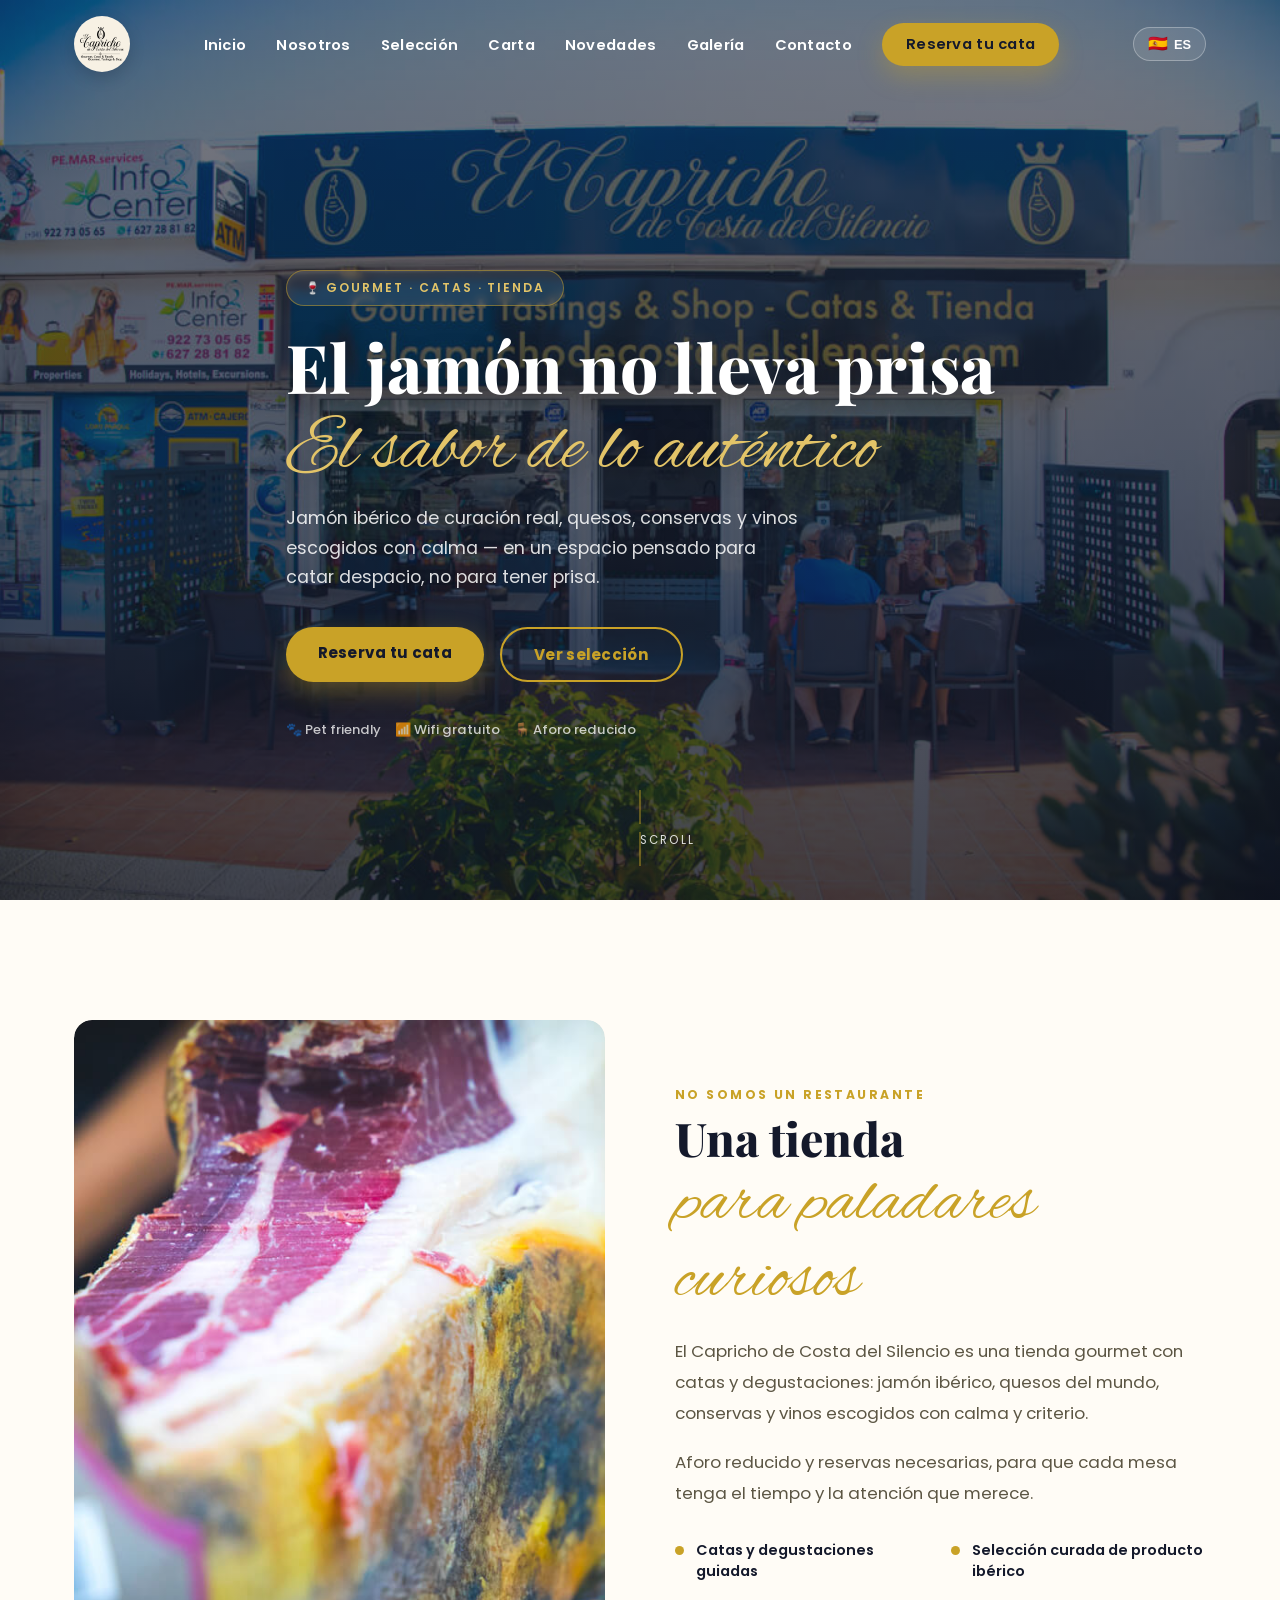
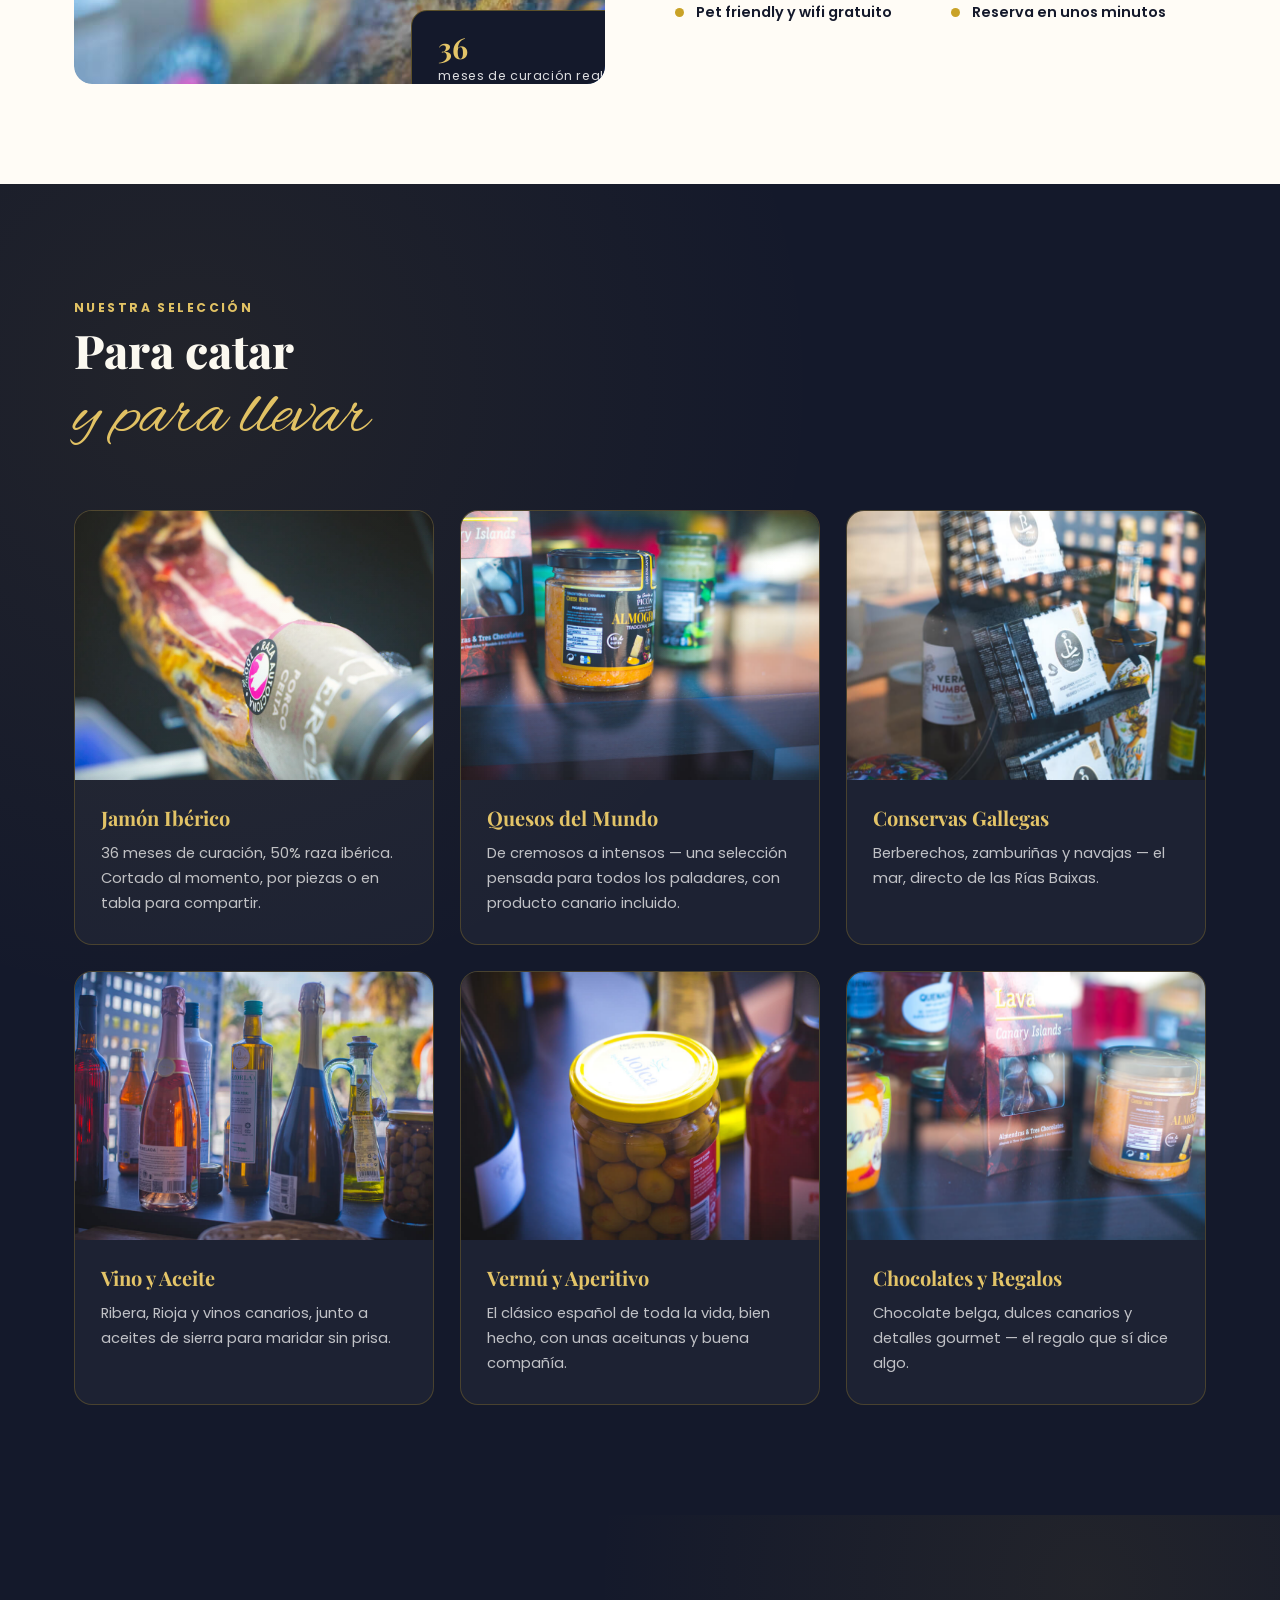
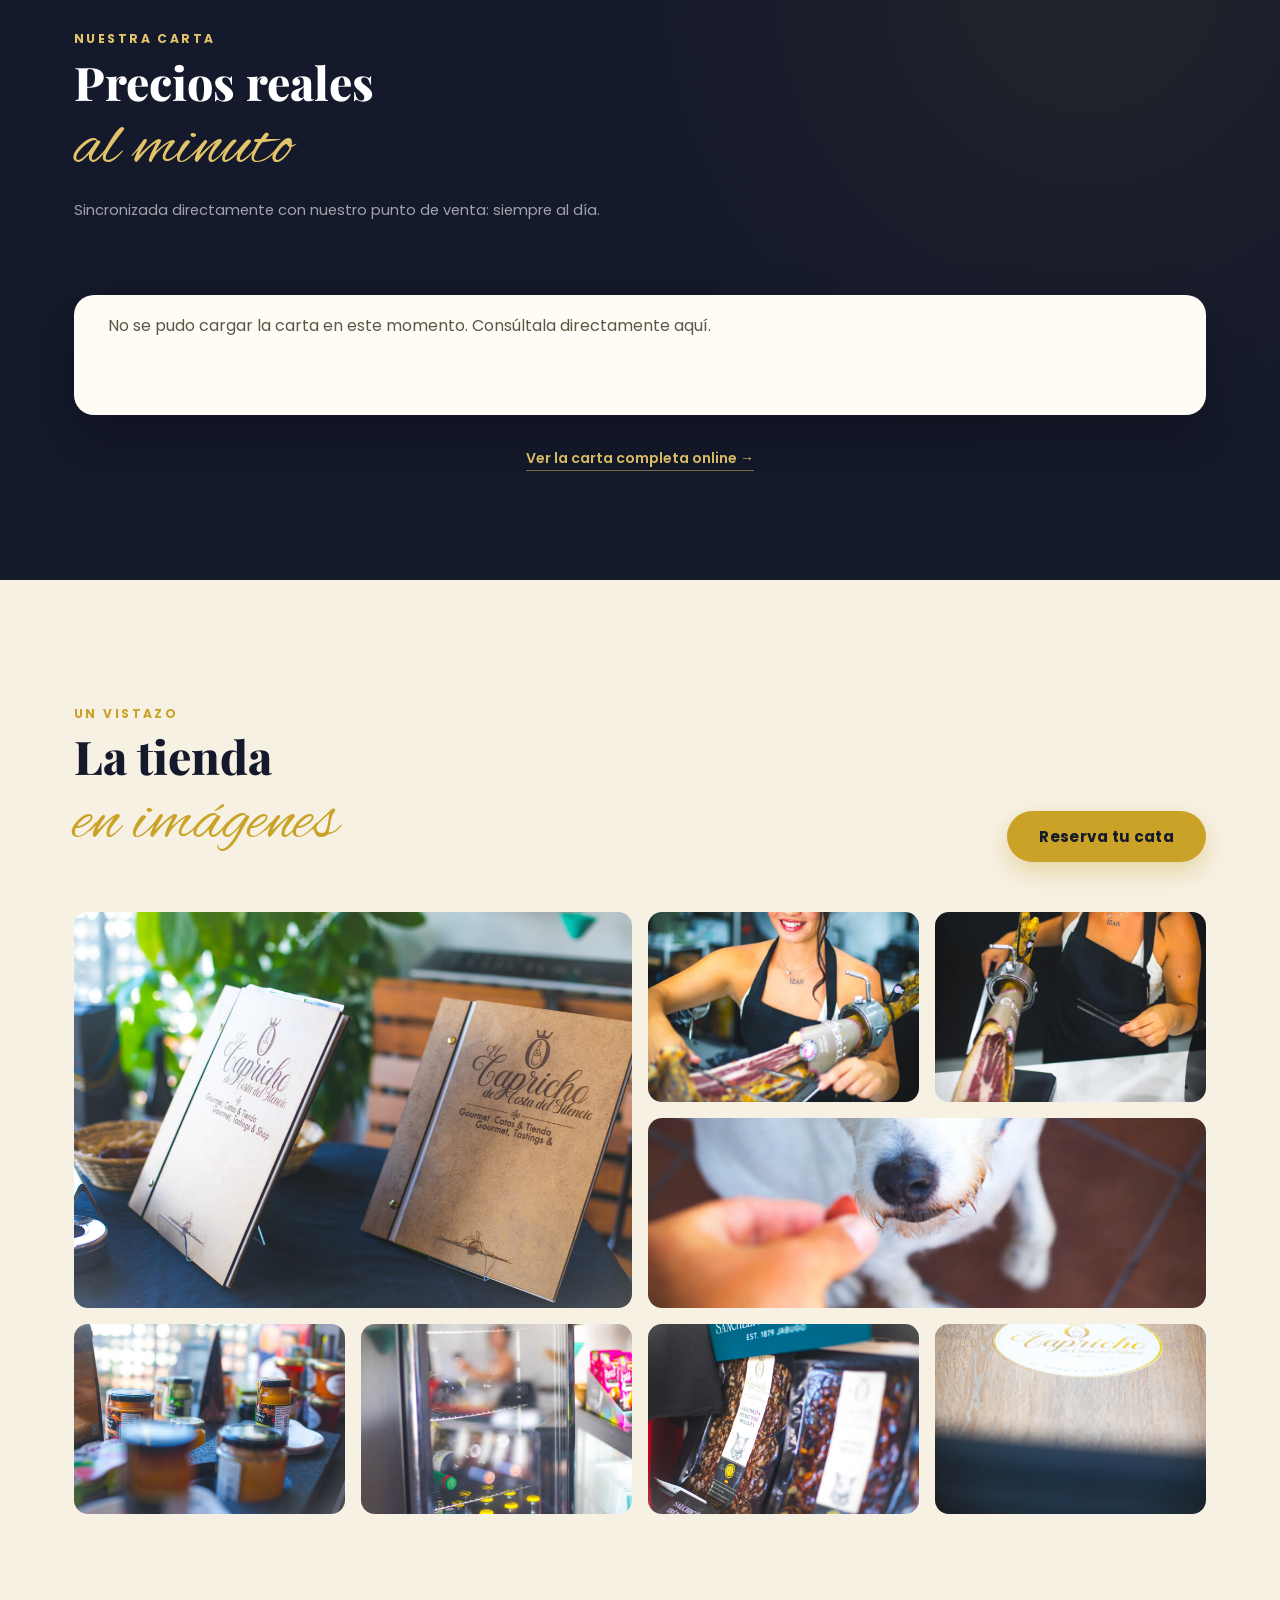
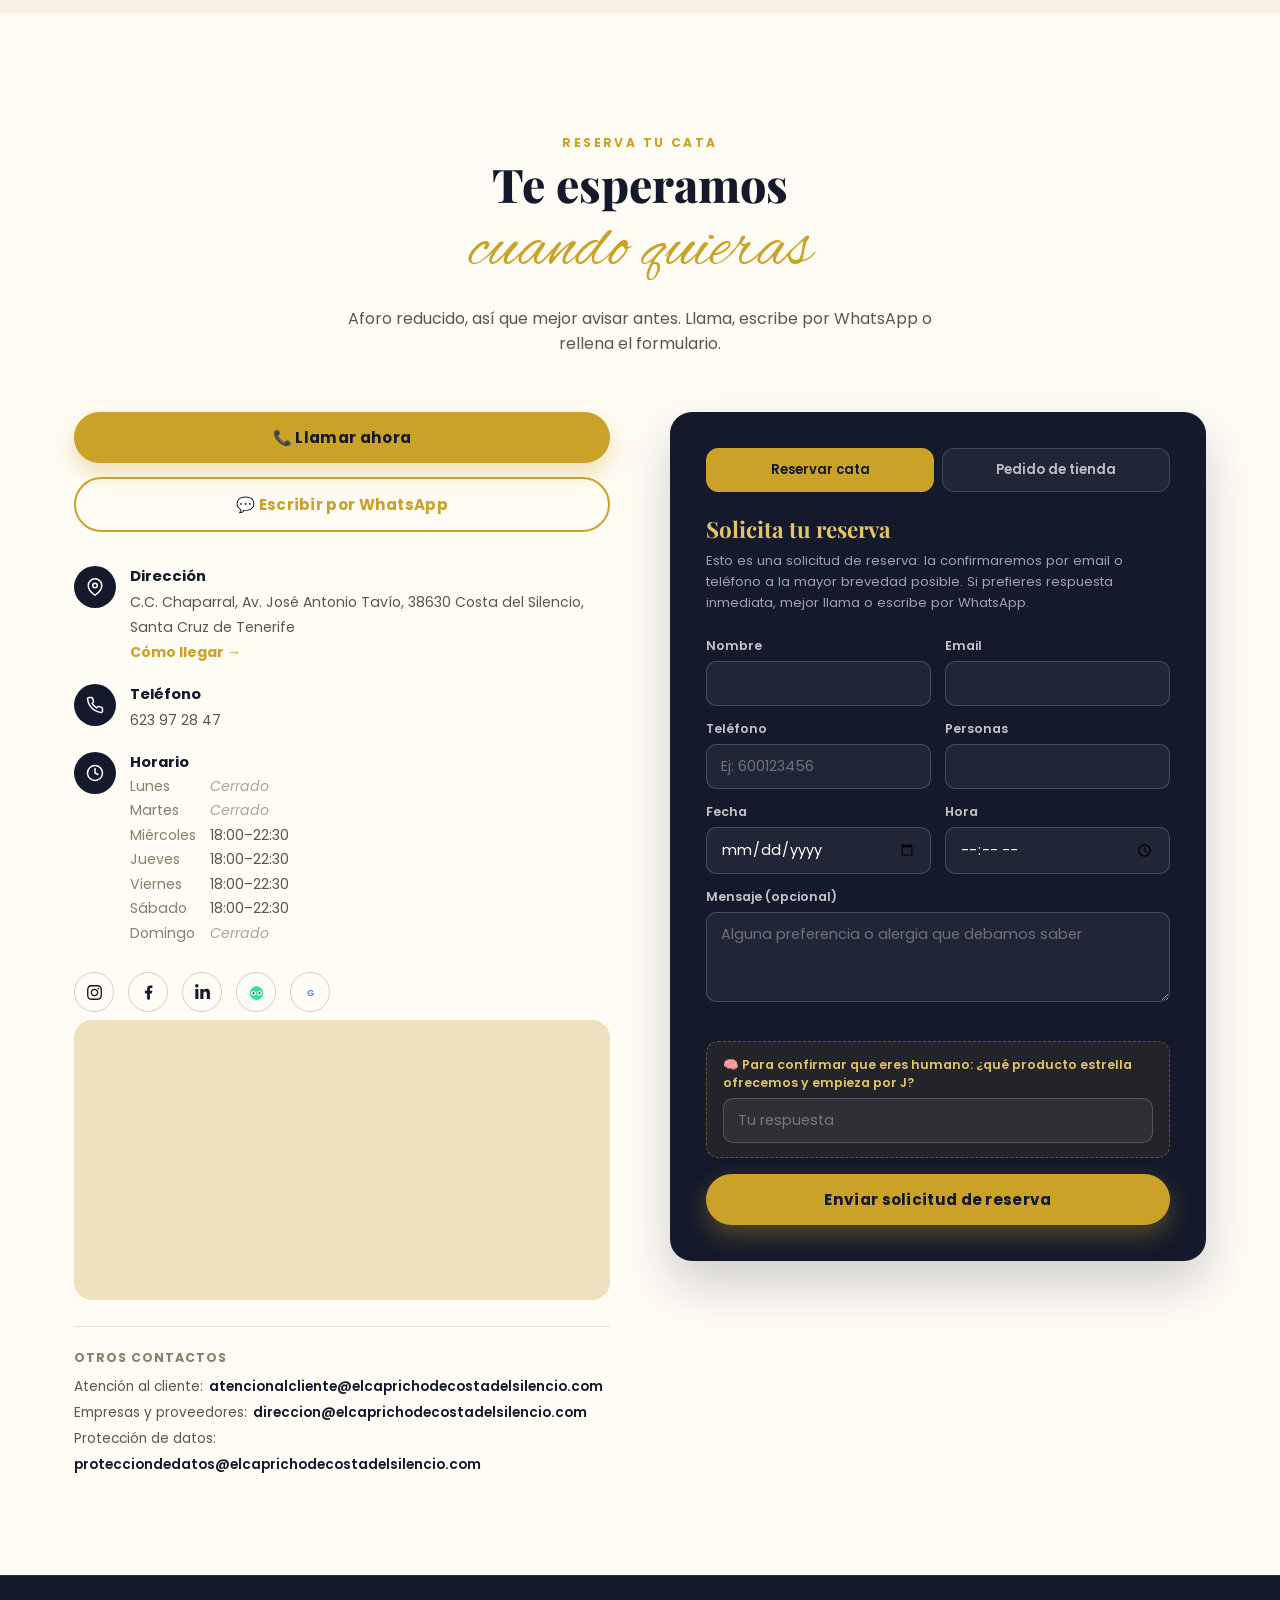
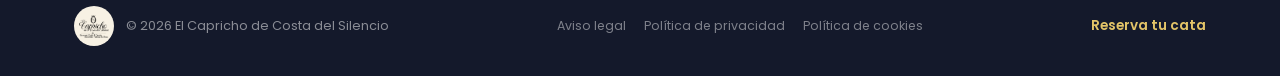
==== commit f11592fb: "Add files via upload" ====
--- a/index.html
+++ b/index.html
@@ -518,36 +518,7 @@
 </div>
 
 <!-- ================= HEADER ================= -->
-<header id="site-header">
-  <div class="wrap">
-    <nav>
-      <a href="#inicio" class="brand">
-        <span class="badge"><img src="img/logo-hero.png" alt="El Capricho de Costa del Silencio"></span>
-      </a>
-
-      <ul class="nav-links" id="navLinks">
-        <li><a href="#inicio" data-i18n="nav_home">Inicio</a></li>
-        <li><a href="#nosotros" data-i18n="nav_about">Nosotros</a></li>
-        <li><a href="#seleccion" data-i18n="nav_selection">Selección</a></li>
-        <li><a href="#carta" data-i18n="nav_carta">Carta</a></li>
-        <li><a href="novedades.html" data-i18n="nav_novedades">Novedades</a></li>
-        <li><a href="#galeria" data-i18n="nav_gallery">Galería</a></li>
-        <li><a href="#contacto" data-i18n="nav_contact">Contacto</a></li>
-        <li><a href="#contacto" class="btn" data-i18n="nav_book">Reserva tu cata</a></li>
-      </ul>
-
-      <div class="lang-switch" id="langSwitch">
-        <button class="lang-btn" id="langBtn"><span class="flag" id="langFlag">🇪🇸</span><span id="langCode">ES</span></button>
-        <div class="lang-menu" id="langMenu">
-          <button data-lang="es"><span class="flag">🇪🇸</span> Español</button>
-          <button data-lang="en"><span class="flag">🇬🇧</span> English</button>
-        </div>
-      </div>
-
-      <button class="burger" id="burgerBtn" aria-label="Abrir menú">☰</button>
-    </nav>
-  </div>
-</header>
+<div id="site-header-slot"></div>
 
 <!-- ================= HERO ================= -->
 <section class="hero" id="inicio">
@@ -859,90 +830,24 @@
   </div>
 </section>
 
-<footer>
-  <div class="wrap">
-    <div class="f-brand">
-      <span class="badge"><img src="img/logo-hero.png" alt="El Capricho de Costa del Silencio"></span>
-      <span>© <span id="year"></span> El Capricho de Costa del Silencio</span>
-    </div>
-    <div class="legal-links">
-      <button type="button" data-legal-tab="aviso" data-i18n="footer_legal">Aviso legal</button>
-      <button type="button" data-legal-tab="privacidad" data-i18n="footer_privacy">Política de privacidad</button>
-      <button type="button" data-legal-tab="cookies" data-i18n="footer_cookies">Política de cookies</button>
-    </div>
-    <a href="#contacto" class="book" data-i18n="nav_book">Reserva tu cata</a>
-  </div>
-</footer>
-
-<button class="to-top" id="toTop" aria-label="Volver arriba">
-  <svg viewBox="0 0 24 24" fill="none" stroke="currentColor" stroke-width="2.4" stroke-linecap="round" stroke-linejoin="round"><path d="M18 15l-6-6-6 6"/></svg>
-</button>
-
-<!-- ================= LEGAL MODAL ================= -->
-<div class="legal-modal" id="legalModal">
-  <div class="legal-box">
-    <div class="legal-head">
-      <h3 id="legalModalTitle" data-i18n="legal_modal_title">Información legal</h3>
-      <button class="legal-close" id="legalClose" aria-label="Cerrar">&times;</button>
-    </div>
-    <div class="legal-tabs">
-      <button class="legal-tab active" data-legal-panel="aviso" data-i18n="footer_legal">Aviso legal</button>
-      <button class="legal-tab" data-legal-panel="privacidad" data-i18n="footer_privacy">Política de privacidad</button>
-      <button class="legal-tab" data-legal-panel="cookies" data-i18n="footer_cookies">Política de cookies</button>
-    </div>
-    <div class="legal-body">
-
-      <div class="legal-panel active" id="legalPanelAviso">
-        <p data-i18n="aviso_p1">En cumplimiento del deber de información del artículo 10 de la Ley 34/2002, de Servicios de la Sociedad de la Información y del Comercio Electrónico (LSSICE), se informa de que el titular de este sitio web es Jonathan Álvarez Abreu, NIF 54047787H, con domicilio en Av. José Antonio Tavío, C.C. Chaparral, 38630, Santa Cruz de Tenerife.</p>
-        <p data-i18n="aviso_p2">El Capricho de Costa del Silencio no asume responsabilidad derivada de la falta de veracidad, integridad, actualización o precisión de los datos e informaciones contenidos en estas páginas.</p>
-        <p data-i18n="aviso_p3">Los textos, imágenes, logotipo y demás contenidos de este sitio son propiedad de El Capricho de Costa del Silencio o de sus licenciantes. Queda prohibida su reproducción, distribución o comunicación pública sin consentimiento expreso.</p>
-        <p data-i18n="aviso_p4">Para acceder a algunos servicios (reserva de catas, pedidos de tienda) deberás facilitar datos personales, tratados conforme al Reglamento (UE) 2016/679 (RGPD). Puedes ejercer tus derechos escribiendo a <a href="mailto:protecciondedatos@elcaprichodecostadelsilencio.com">protecciondedatos@elcaprichodecostadelsilencio.com</a> o en la dirección indicada arriba.</p>
-      </div>
-
-      <div class="legal-panel" id="legalPanelPrivacidad">
-        <h4 data-i18n="priv_h1">Protección de datos según el RGPD</h4>
-        <p data-i18n="priv_p1">Los datos personales que recogemos a través de los formularios de este sitio web (reserva de cata y pedidos de tienda) se incorporan a los ficheros de Jonathan Álvarez Abreu, responsable de El Capricho de Costa del Silencio.</p>
-        <h4 data-i18n="priv_h2">¿Con qué finalidad tratamos tus datos?</h4>
-        <ul>
-          <li data-i18n="priv_l1">Gestionar tu reserva de cata o degustación.</li>
-          <li data-i18n="priv_l2">Gestionar tu pedido de productos de la tienda.</li>
-          <li data-i18n="priv_l3">Responder a tus consultas de atención al cliente.</li>
-          <li data-i18n="priv_l4">Enviarte información comercial, solo si nos has dado tu consentimiento expreso.</li>
-        </ul>
-        <h4 data-i18n="priv_h3">¿Por cuánto tiempo los conservamos?</h4>
-        <p data-i18n="priv_p2">Mientras exista una relación comercial contigo o hasta que solicites su supresión, y durante el plazo en que pudieran derivarse responsabilidades legales.</p>
-        <h4 data-i18n="priv_h4">Legitimación y destinatarios</h4>
-        <p data-i18n="priv_p3">El tratamiento se basa en tu solicitud de información o reserva, y en tu consentimiento expreso cuando corresponda. Tus datos no se ceden a terceros ajenos a El Capricho de Costa del Silencio, salvo obligación legal.</p>
-        <h4 data-i18n="priv_h5">Tus derechos</h4>
-        <p data-i18n="priv_p4">Puedes ejercer en cualquier momento tus derechos de acceso, rectificación, cancelación, oposición, limitación y portabilidad escribiendo a <a href="mailto:protecciondedatos@elcaprichodecostadelsilencio.com">protecciondedatos@elcaprichodecostadelsilencio.com</a> o en Av. José Antonio Tavío, C.C. Chaparral, 38630, Santa Cruz de Tenerife. También puedes oponerte al envío de comunicaciones comerciales en cualquier momento, por el mismo medio.</p>
-        <h4 data-i18n="priv_h6">Propiedad intelectual</h4>
-        <p data-i18n="priv_p5">Todos los contenidos de este sitio (textos, imágenes, logotipo) son propiedad de El Capricho de Costa del Silencio o de sus licenciantes y están protegidos por la normativa de propiedad intelectual. Queda prohibido su uso no autorizado.</p>
-      </div>
-
-      <div class="legal-panel" id="legalPanelCookies">
-        <h4 data-i18n="cook_h1">¿Qué son las cookies?</h4>
-        <p data-i18n="cook_p1">Las cookies son archivos que se descargan en tu equipo al visitar una página web y permiten almacenar y recuperar información sobre tus hábitos de navegación.</p>
-        <h4 data-i18n="cook_h2">Cookies que utilizamos</h4>
-        <p data-i18n="cook_p2">Este sitio usa cookies técnicas necesarias para su funcionamiento (por ejemplo, para recordar tu idioma preferido) y puede cargar contenido de terceros, como el mapa de Google Maps incrustado, que puede instalar sus propias cookies conforme a la política de privacidad de Google.</p>
-        <h4 data-i18n="cook_h3">Tipos de cookies</h4>
-        <ul>
-          <li data-i18n="cook_l1">Cookies propias: gestionadas directamente por El Capricho de Costa del Silencio (p. ej., para recordar tu idioma).</li>
-          <li data-i18n="cook_l2">Cookies de terceros: instaladas por servicios externos incrustados en la web (p. ej., Google Maps).</li>
-          <li data-i18n="cook_l3">Cookies técnicas: necesarias para la navegación y el funcionamiento básico del sitio.</li>
-          <li data-i18n="cook_l4">Cookies de personalización: recuerdan tus preferencias, como el idioma.</li>
-        </ul>
-        <h4 data-i18n="cook_h4">Cómo gestionar las cookies</h4>
-        <p data-i18n="cook_p3">Puedes permitir, bloquear o eliminar las cookies desde la configuración de tu navegador (Chrome, Firefox, Safari, Edge, Opera). Bloquear algunas cookies puede afectar al funcionamiento del sitio.</p>
-        <h4 data-i18n="cook_h5">Consentimiento</h4>
-        <p data-i18n="cook_p4">Al continuar navegando por El Capricho de Costa del Silencio, aceptas el uso de estas cookies según lo descrito en esta política. Puedes cambiar tu decisión en cualquier momento eliminando las cookies desde tu navegador.</p>
-      </div>
-
-    </div>
-  </div>
-</div>
+<div id="site-footer-slot"></div>
 
 <script src="https://cdn.jsdelivr.net/npm/@emailjs/browser@4/dist/email.min.js"></script>
 <script>
+(async function(){
+  async function injectPartial(slotId, file){
+    const slot = document.getElementById(slotId);
+    if (!slot) return;
+    try{
+      const res = await fetch(file, { cache: 'no-store' });
+      let partialHtml = await res.text();
+      partialHtml = partialHtml.split('{{PREFIX}}').join('');
+      slot.outerHTML = partialHtml;
+    }catch(err){ console.error('No se pudo cargar ' + file, err); }
+  }
+  await injectPartial('site-header-slot', 'partials/header.html');
+  await injectPartial('site-footer-slot', 'partials/footer.html');
+
   document.getElementById('year').textContent = new Date().getFullYear();
 
   /* ================= ANNOUNCEMENT POPUP ================= */
@@ -1334,6 +1239,7 @@
       };
     }
   });
+})();
 </script>
 
 </body>
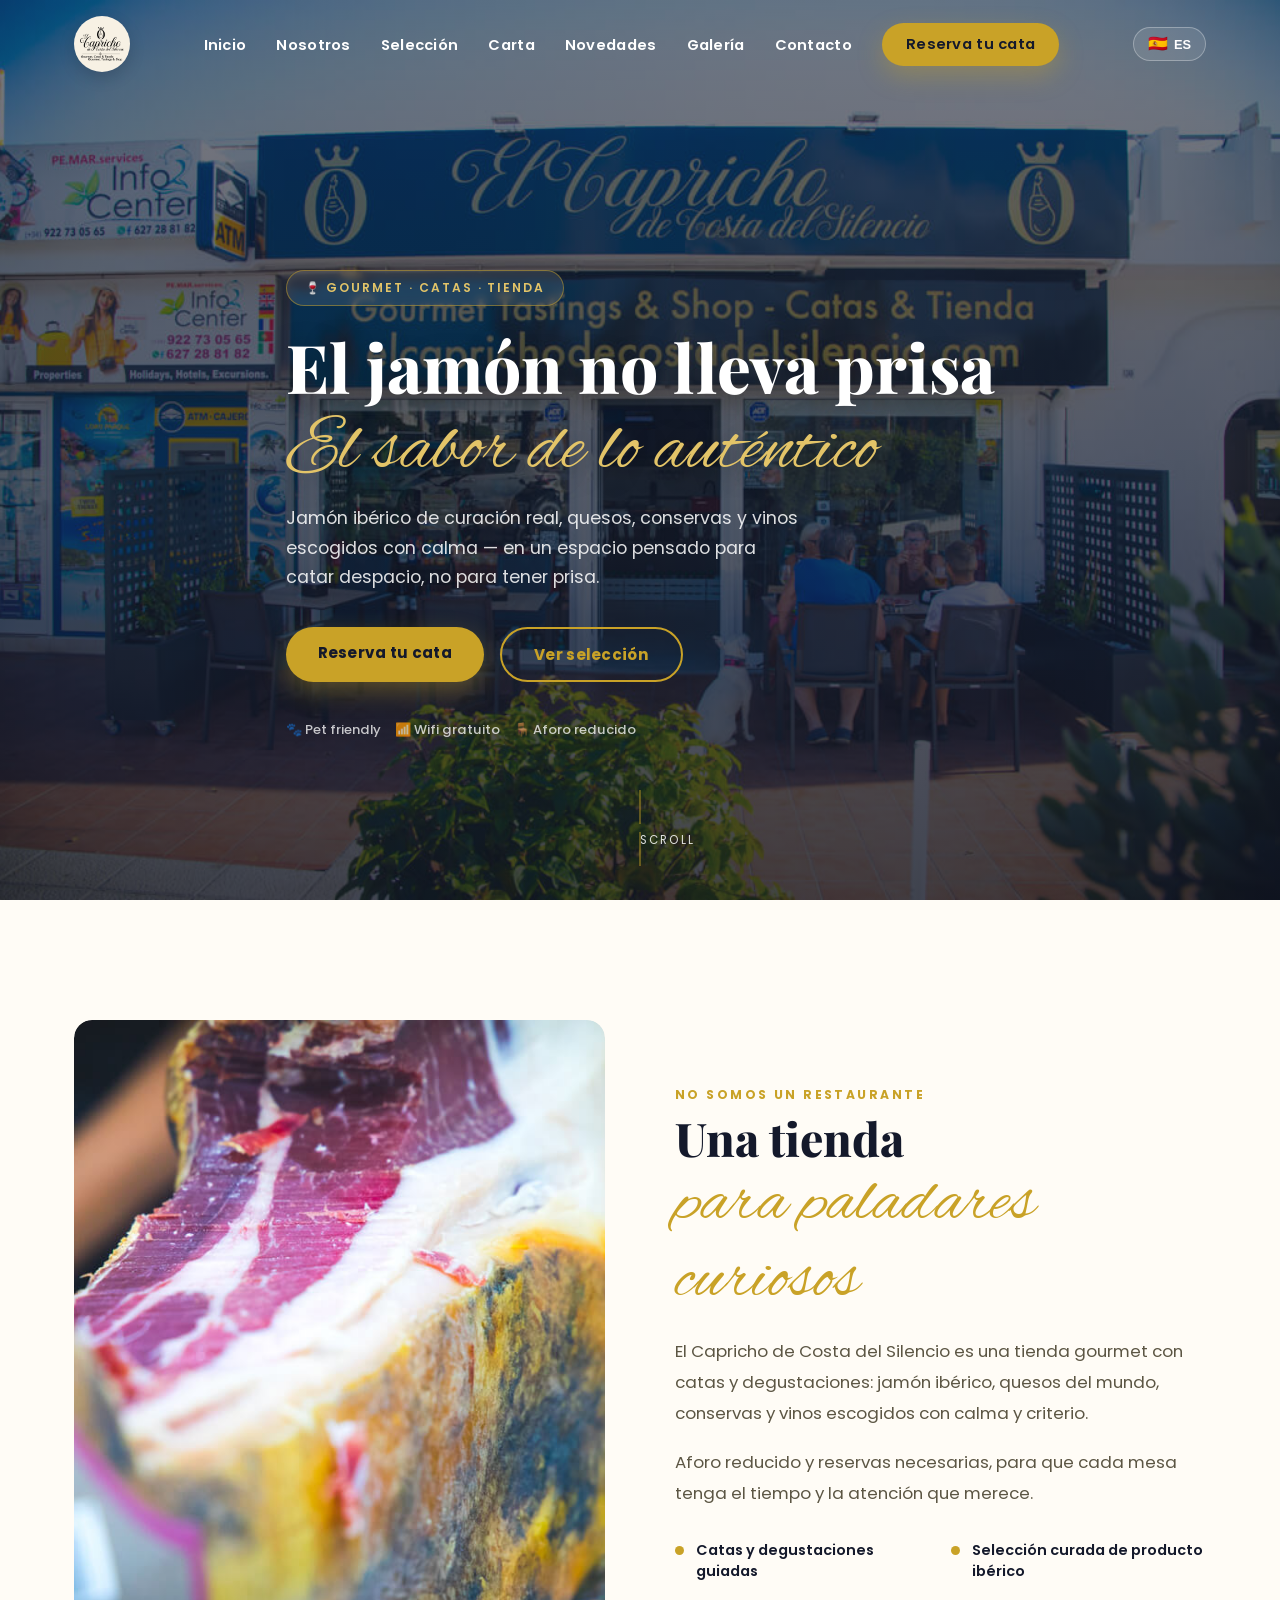
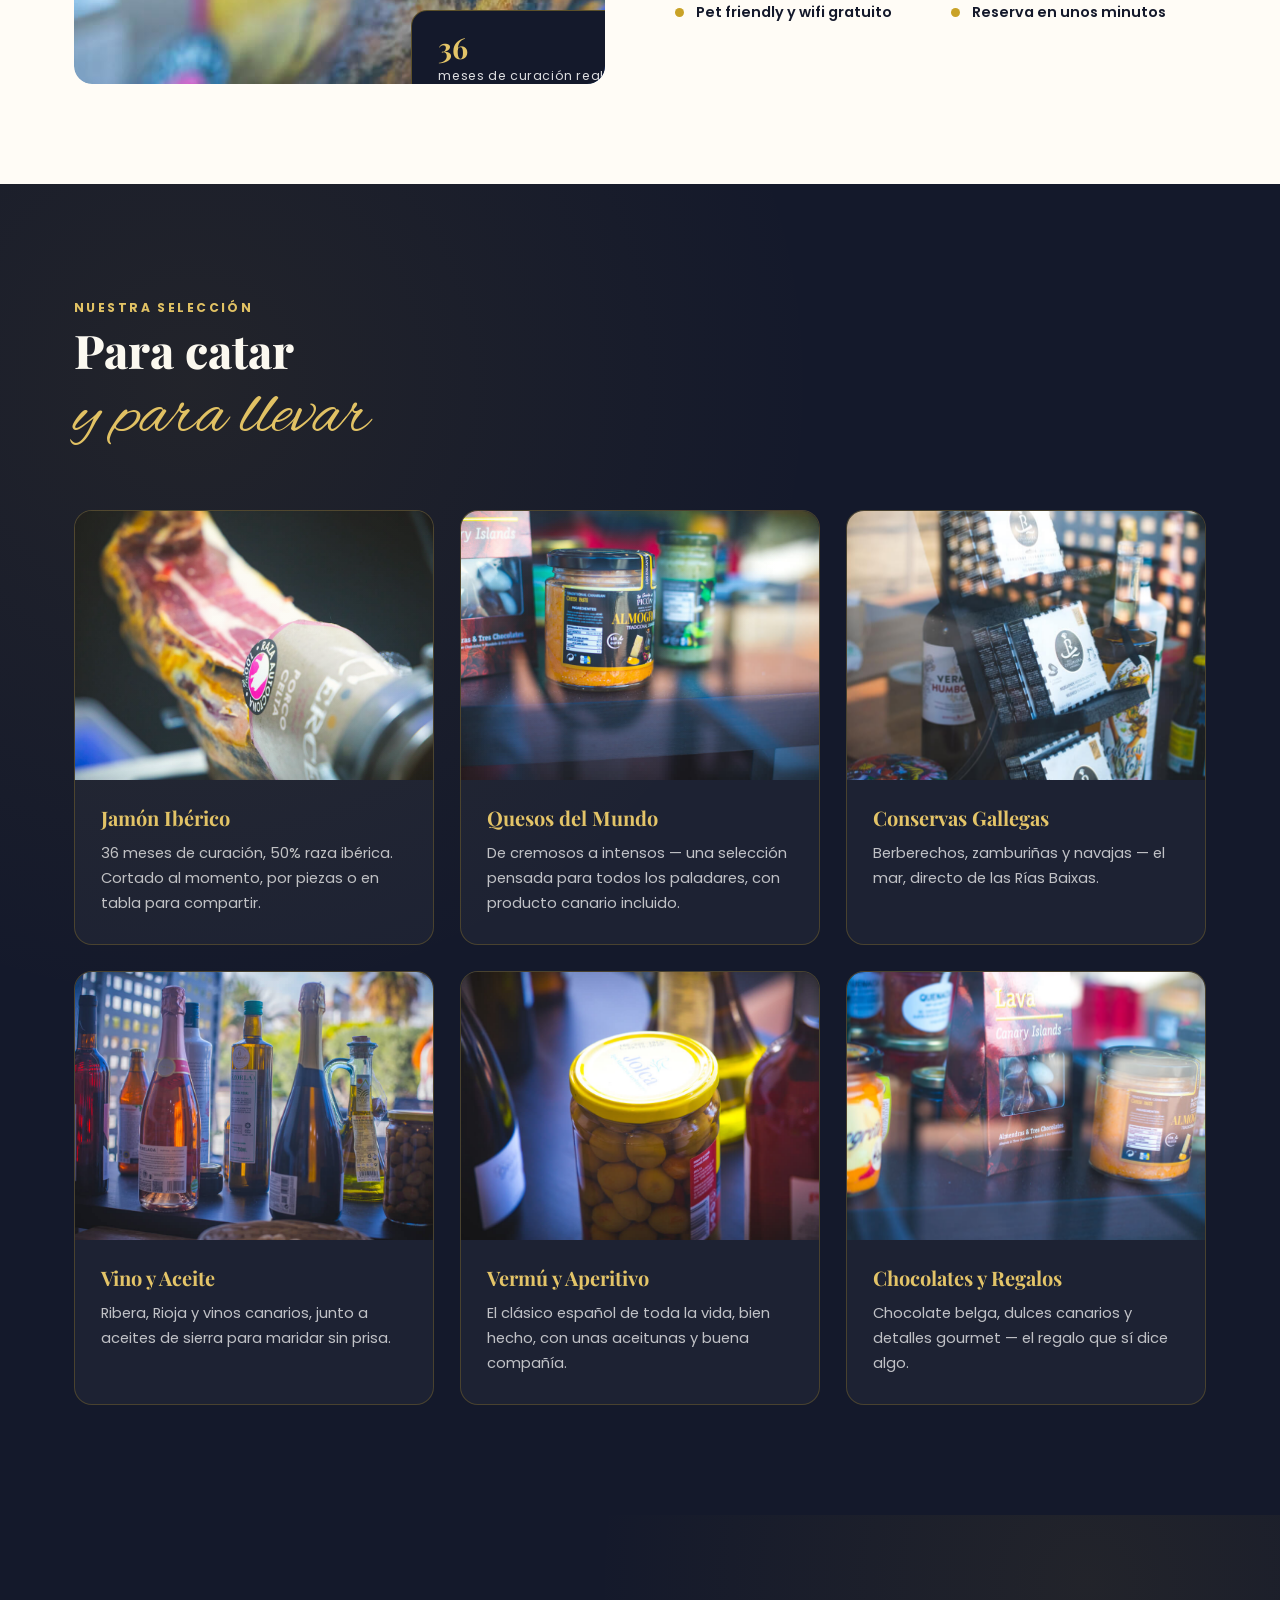
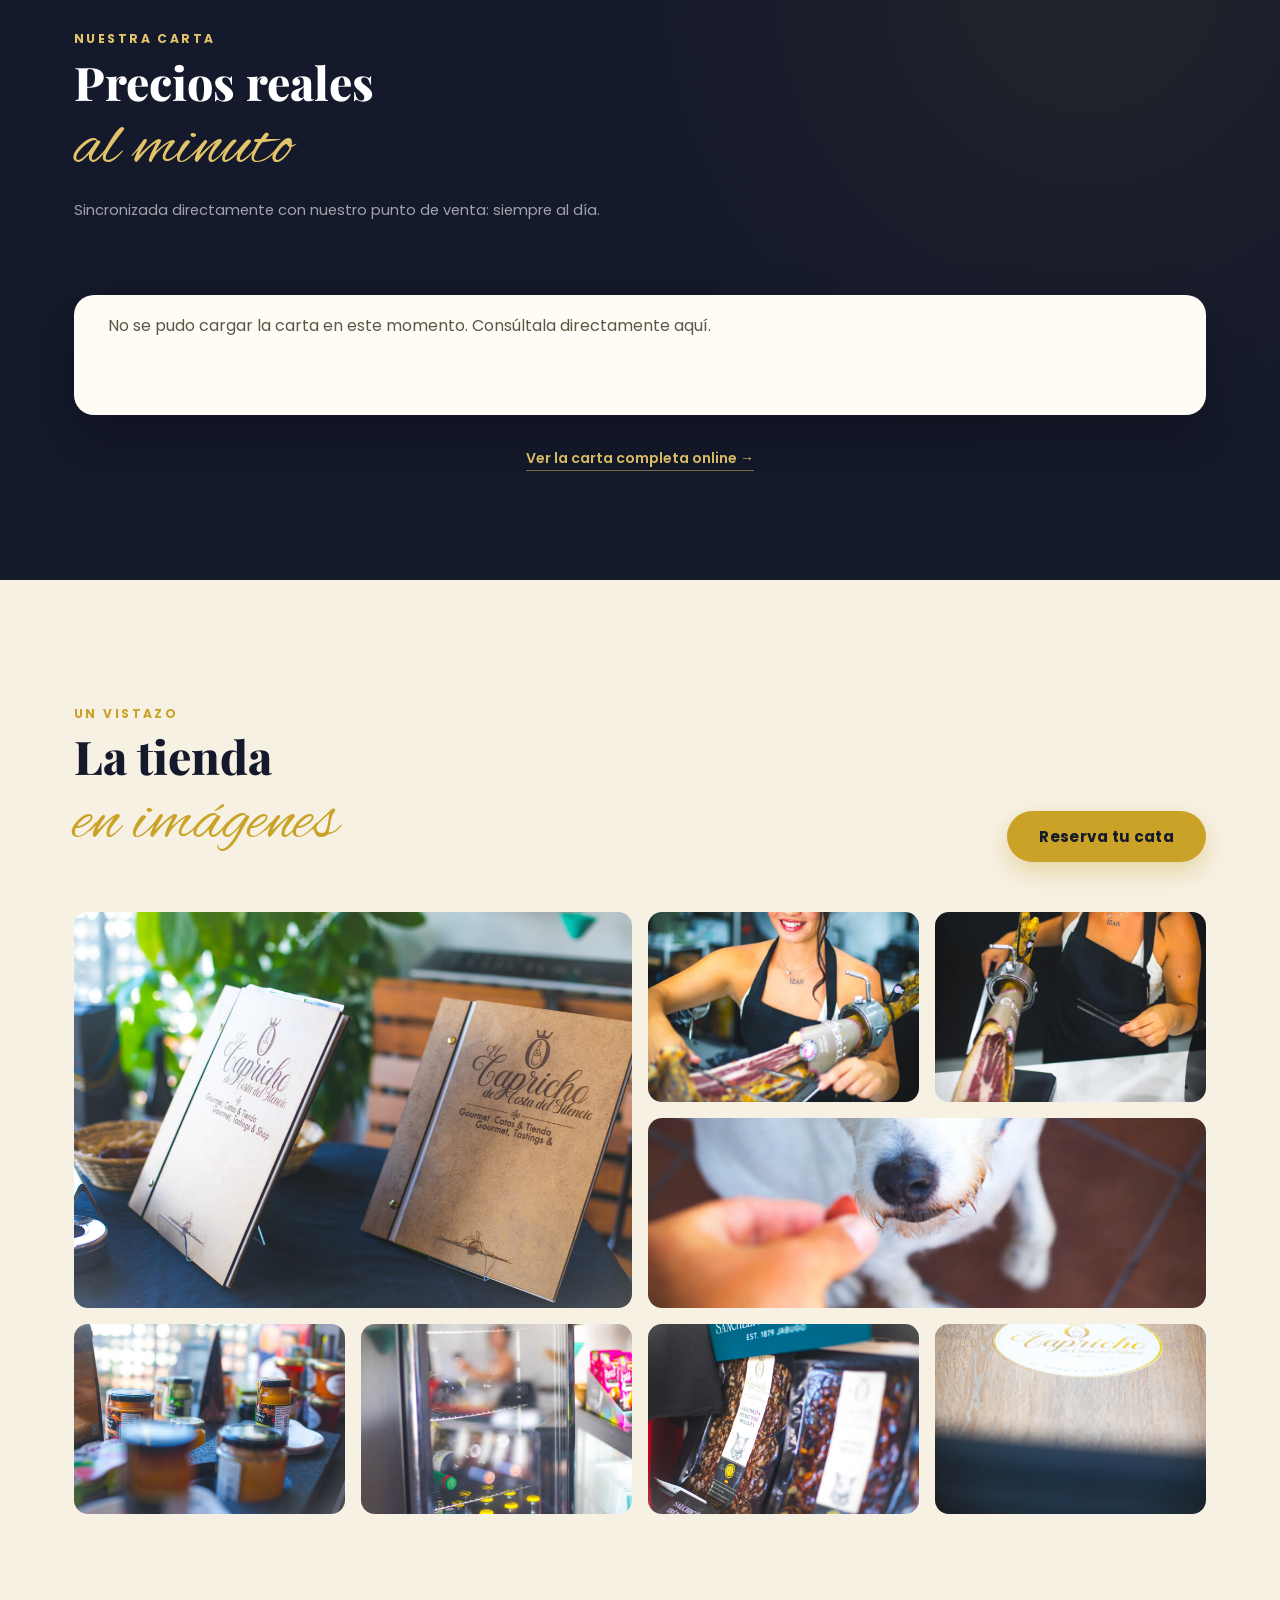
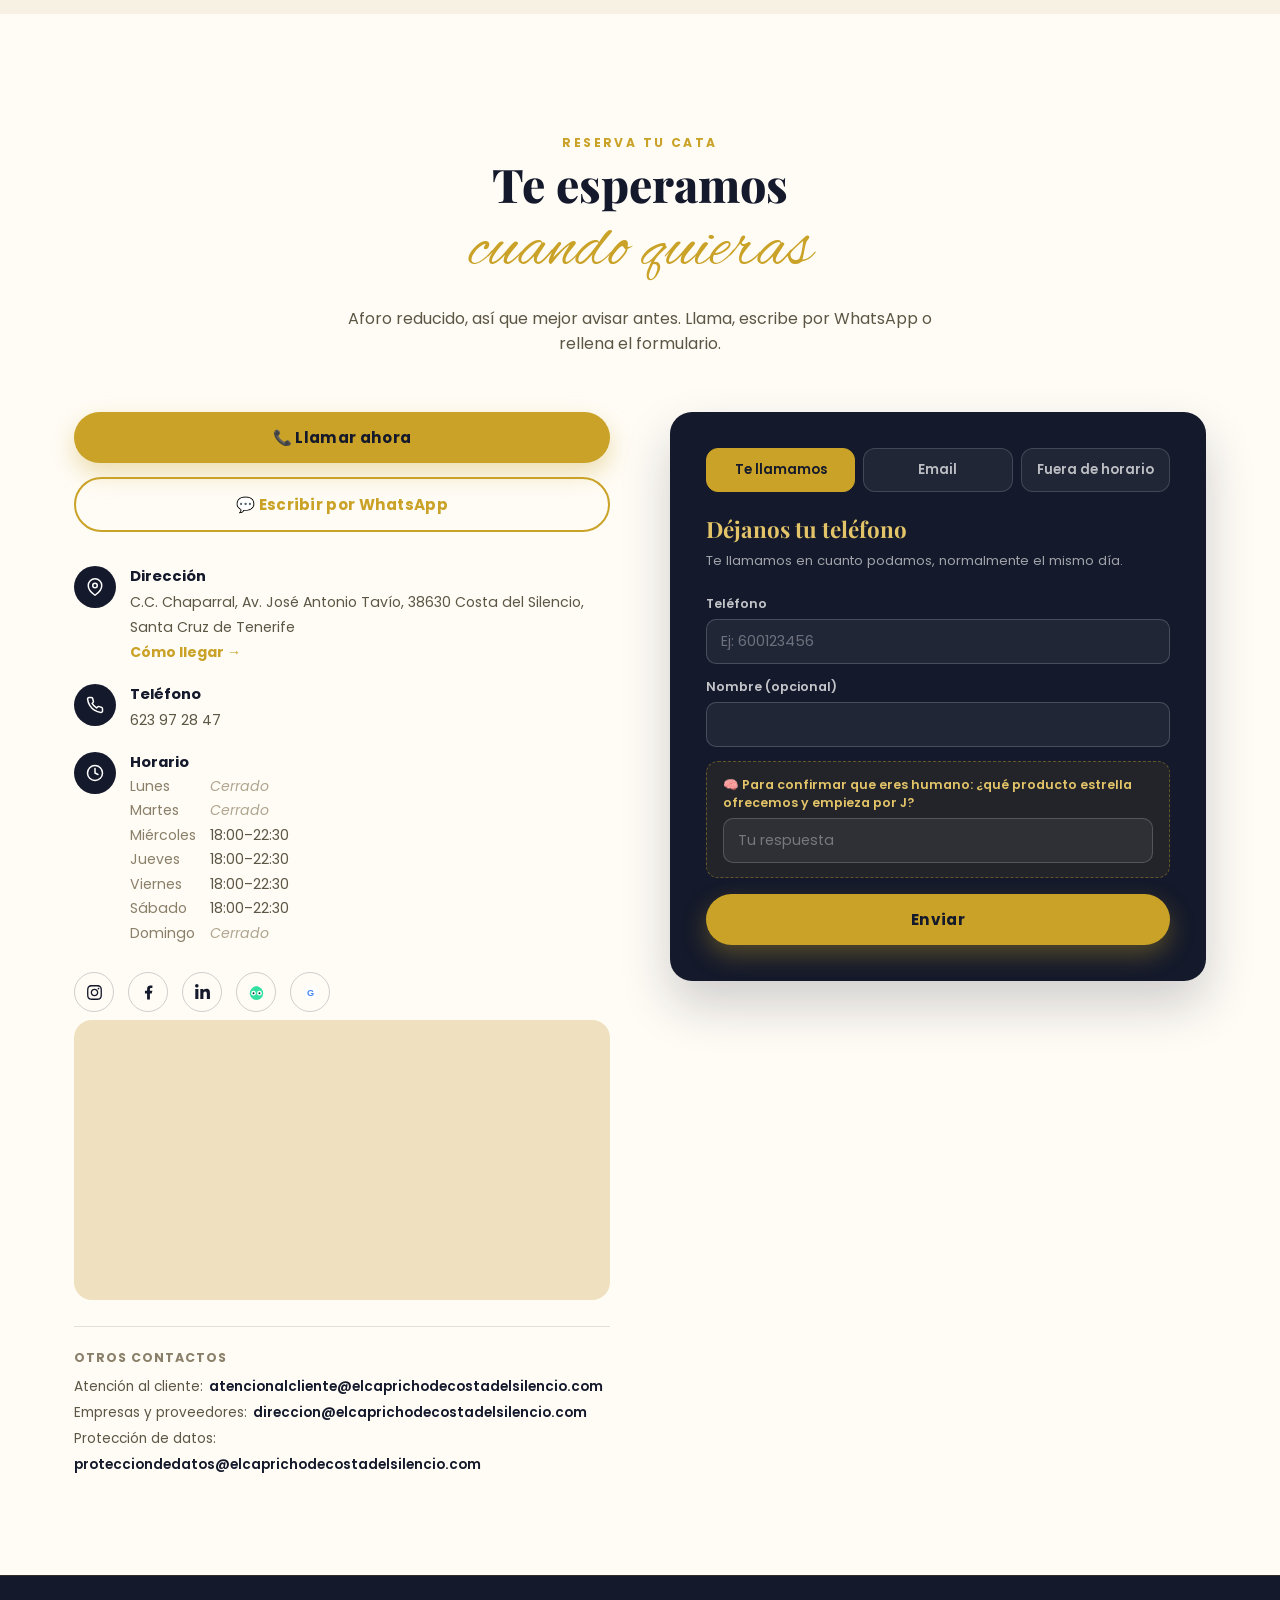
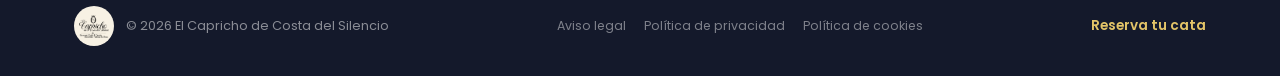
==== commit 8f316734: "Update print statement from 'Hello' to 'Goodbye'" ====
--- a/index.html
+++ b/index.html
@@ -728,101 +728,79 @@
 
       <div class="form-card">
         <div class="form-tabs">
-          <button class="form-tab active" id="tabReserve" data-i18n="tab_reserve">Reservar cata</button>
-          <button class="form-tab" id="tabOrder" data-i18n="tab_order">Pedido de tienda</button>
-        </div>
-
-        <div class="form-panel active" id="panelReserve">
-          <h3 data-i18n="form_title">Solicita tu reserva</h3>
-          <p class="note" data-i18n="form_note">Esto es una solicitud de reserva: la confirmaremos por email o teléfono a la mayor brevedad posible. Si prefieres respuesta inmediata, mejor llama o escribe por WhatsApp.</p>
-          <form id="reserveForm" novalidate>
-            <div class="form-row">
-              <div>
-                <label data-i18n="form_name">Nombre</label>
-                <input type="text" id="r_name" maxlength="80" required>
-                <div class="field-error" id="r_name_err"></div>
-              </div>
-              <div>
-                <label data-i18n="form_email">Email</label>
-                <input type="email" id="r_email" maxlength="100" required>
-                <div class="field-error" id="r_email_err"></div>
-              </div>
-            </div>
-            <div class="form-row">
-              <div>
-                <label data-i18n="form_phone">Teléfono</label>
-                <input type="tel" id="r_phone" inputmode="numeric" pattern="[0-9]{6,15}" maxlength="15" data-i18n-placeholder="form_phone_ph" placeholder="Ej: 600123456" required>
-                <div class="field-error" id="r_phone_err"></div>
-              </div>
-              <div>
-                <label data-i18n="form_people">Personas</label>
-                <input type="number" id="r_people" min="1" max="20" required>
-                <div class="field-error" id="r_people_err"></div>
-              </div>
-            </div>
-            <div class="form-row">
-              <div>
-                <label data-i18n="form_date">Fecha</label>
-                <input type="date" id="r_date" required>
-                <div class="field-error" id="r_date_err"></div>
-              </div>
-              <div>
-                <label data-i18n="form_time">Hora</label>
-                <input type="time" id="r_time" required>
-                <div class="field-error" id="r_time_err"></div>
-              </div>
+          <button class="form-tab active" id="tabCallback" data-i18n="tab_callback">Te llamamos</button>
+          <button class="form-tab" id="tabEmail" data-i18n="tab_email">Email</button>
+          <button class="form-tab" id="tabOffline" data-i18n="tab_offline">Fuera de horario</button>
+        </div>
+
+        <div class="form-panel active" id="panelCallback">
+          <h3 data-i18n="callback_title">Déjanos tu teléfono</h3>
+          <p class="note" data-i18n="callback_note">Te llamamos en cuanto podamos, normalmente el mismo día.</p>
+          <form id="callbackForm" novalidate>
+            <div class="full">
+              <label data-i18n="form_phone">Teléfono</label>
+              <input type="tel" id="c_phone" inputmode="numeric" pattern="[0-9]{6,15}" maxlength="15" data-i18n-placeholder="form_phone_ph" placeholder="Ej: 600123456" required>
+              <div class="field-error" id="c_phone_err"></div>
             </div>
             <div class="full">
-              <label data-i18n="form_message">Mensaje (opcional)</label>
-              <textarea id="r_message" maxlength="500" data-i18n-placeholder="form_message_ph" placeholder="Alguna preferencia o alergia que debamos saber"></textarea>
+              <label data-i18n="form_name_optional">Nombre (opcional)</label>
+              <input type="text" id="c_name" maxlength="80">
             </div>
             <div class="form-captcha">
               <label data-i18n="captcha_label">🧠 Para confirmar que eres humano: ¿qué producto estrella ofrecemos y empieza por J?</label>
-              <input type="text" id="r_captcha" data-i18n-placeholder="captcha_placeholder" placeholder="Tu respuesta" required autocomplete="off">
-              <div class="captcha-msg err" id="r_captcha_msg" data-i18n="captcha_error">Respuesta incorrecta, inténtalo de nuevo.</div>
+              <input type="text" id="c_captcha" data-i18n-placeholder="captcha_placeholder" placeholder="Tu respuesta" required autocomplete="off">
+              <div class="captcha-msg err" id="c_captcha_msg" data-i18n="captcha_error">Respuesta incorrecta, inténtalo de nuevo.</div>
             </div>
-            <button type="submit" class="btn" style="width:100%;" data-i18n="form_submit">Enviar solicitud de reserva</button>
-            <div class="form-status" id="r_status"></div>
+            <button type="submit" class="btn" style="width:100%;" data-i18n="callback_submit">Enviar</button>
+            <div class="form-status" id="c_status"></div>
           </form>
         </div>
 
-        <div class="form-panel" id="panelOrder">
-          <h3 data-i18n="order_title">Solicita tu pedido</h3>
-          <p class="note" data-i18n="order_note">Esto es una solicitud de pedido: te confirmaremos disponibilidad y forma de entrega por email o teléfono a la mayor brevedad posible.</p>
-          <form id="orderForm" novalidate>
-            <div class="form-row">
-              <div>
-                <label data-i18n="form_name">Nombre</label>
-                <input type="text" id="o_name" maxlength="80" required>
-                <div class="field-error" id="o_name_err"></div>
-              </div>
-              <div>
-                <label data-i18n="form_email">Email</label>
-                <input type="email" id="o_email" maxlength="100" required>
-                <div class="field-error" id="o_email_err"></div>
-              </div>
+        <div class="form-panel" id="panelEmail">
+          <h3 data-i18n="email_title">Escríbenos</h3>
+          <p class="note" data-i18n="email_note">Cuéntanos qué necesitas y te respondemos por email a la mayor brevedad.</p>
+          <form id="emailForm" novalidate>
+            <div class="full">
+              <label data-i18n="form_email">Email</label>
+              <input type="email" id="e_email" maxlength="100" required>
+              <div class="field-error" id="e_email_err"></div>
             </div>
             <div class="full">
-              <label data-i18n="form_phone">Teléfono</label>
-              <input type="tel" id="o_phone" inputmode="numeric" pattern="[0-9]{6,15}" maxlength="15" data-i18n-placeholder="form_phone_ph" placeholder="Ej: 600123456" required>
-              <div class="field-error" id="o_phone_err"></div>
-            </div>
-            <div class="full">
-              <label data-i18n="order_products">¿Qué te gustaría pedir?</label>
-              <textarea id="o_products" maxlength="500" data-i18n-placeholder="order_products_ph" placeholder="Ej: jamón ibérico 1 kg, una tabla de quesos, dos botellas de vino..." required></textarea>
-              <div class="field-error" id="o_products_err"></div>
-            </div>
-            <div class="full">
-              <label data-i18n="form_message">Mensaje (opcional)</label>
-              <textarea id="o_message" maxlength="500" data-i18n-placeholder="order_message_ph" placeholder="Fecha de recogida, envío, alergias..."></textarea>
+              <label data-i18n="form_message">Mensaje</label>
+              <textarea id="e_message" maxlength="500" required></textarea>
+              <div class="field-error" id="e_message_err"></div>
             </div>
             <div class="form-captcha">
               <label data-i18n="captcha_label">🧠 Para confirmar que eres humano: ¿qué producto estrella ofrecemos y empieza por J?</label>
-              <input type="text" id="o_captcha" data-i18n-placeholder="captcha_placeholder" placeholder="Tu respuesta" required autocomplete="off">
-              <div class="captcha-msg err" id="o_captcha_msg" data-i18n="captcha_error">Respuesta incorrecta, inténtalo de nuevo.</div>
+              <input type="text" id="e_captcha" data-i18n-placeholder="captcha_placeholder" placeholder="Tu respuesta" required autocomplete="off">
+              <div class="captcha-msg err" id="e_captcha_msg" data-i18n="captcha_error">Respuesta incorrecta, inténtalo de nuevo.</div>
             </div>
-            <button type="submit" class="btn" style="width:100%;" data-i18n="order_submit">Enviar solicitud de pedido</button>
-            <div class="form-status" id="o_status"></div>
+            <button type="submit" class="btn" style="width:100%;" data-i18n="email_submit">Enviar mensaje</button>
+            <div class="form-status" id="e_status"></div>
+          </form>
+        </div>
+
+        <div class="form-panel" id="panelOffline">
+          <h3 data-i18n="offline_title">Fuera de horario</h3>
+          <p class="note" data-i18n="offline_note">Ahora mismo estamos cerrados. Déjanos tu mensaje y te contestamos en cuanto abramos.</p>
+          <form id="offlineForm" novalidate>
+            <div class="full">
+              <label data-i18n="form_email">Email</label>
+              <input type="email" id="f_email" maxlength="100" required>
+              <div class="field-error" id="f_email_err"></div>
+            </div>
+            <div class="full">
+              <label data-i18n="form_message">Mensaje</label>
+              <textarea id="f_message" maxlength="500" required></textarea>
+              <div class="field-error" id="f_message_err"></div>
+            </div>
+            <div class="form-captcha">
+              <label data-i18n="captcha_label">🧠 Para confirmar que eres humano: ¿qué producto estrella ofrecemos y empieza por J?</label>
+              <input type="text" id="f_captcha" data-i18n-placeholder="captcha_placeholder" placeholder="Tu respuesta" required autocomplete="off">
+              <div class="captcha-msg err" id="f_captcha_msg" data-i18n="captcha_error">Respuesta incorrecta, inténtalo de nuevo.</div>
+            </div>
+            <button type="submit" class="btn" style="width:100%;" data-i18n="offline_submit">Enviar mensaje</button>
+            <div class="form-status" id="f_status"></div>
           </form>
         </div>
       </div>
@@ -911,7 +889,7 @@
 
   /* ================= I18N ================= */
   const FLAGS = {es:'🇪🇸', en:'🇬🇧'};
-  const I18N = {"es": {"nav_home": "Inicio", "nav_about": "Nosotros", "nav_selection": "Selección", "nav_gallery": "Galería", "nav_novedades": "Novedades", "nav_contact": "Contacto", "nav_book": "Reserva tu cata", "hero_tag": "🍷 Gourmet · Catas · Tienda", "hero_title1": "El jamón no lleva prisa", "hero_title2": "El sabor de lo auténtico", "hero_p": "Jamón ibérico de curación real, quesos, conservas y vinos escogidos con calma — en un espacio pensado para catar despacio, no para tener prisa.", "hero_btn2": "Ver selección", "hero_scroll": "Scroll", "badge_pet": "🐾 Pet friendly", "badge_wifi": "📶 Wifi gratuito", "badge_aforo": "🪑 Aforo reducido", "intro_eyebrow": "No somos un restaurante", "intro_title1": "Una tienda", "intro_title2": "para paladares curiosos", "intro_p1": "El Capricho de Costa del Silencio es una tienda gourmet con catas y degustaciones: jamón ibérico, quesos del mundo, conservas y vinos escogidos con calma y criterio.", "intro_p2": "Aforo reducido y reservas necesarias, para que cada mesa tenga el tiempo y la atención que merece.", "intro_point1": "Catas y degustaciones guiadas", "intro_point2": "Selección curada de producto ibérico", "intro_point3": "Pet friendly y wifi gratuito", "intro_point4": "Reserva en unos minutos", "intro_months": "meses de curación real", "sel_eyebrow": "Nuestra selección", "sel_title1": "Para catar", "sel_title2": "y para llevar", "sel1_title": "Jamón Ibérico", "sel1_p": "36 meses de curación, 50% raza ibérica. Cortado al momento, por piezas o en tabla para compartir.", "sel2_title": "Quesos del Mundo", "sel2_p": "De cremosos a intensos — una selección pensada para todos los paladares, con producto canario incluido.", "sel3_title": "Conservas Gallegas", "sel3_p": "Berberechos, zamburiñas y navajas — el mar, directo de las Rías Baixas.", "sel4_title": "Vino y Aceite", "sel4_p": "Ribera, Rioja y vinos canarios, junto a aceites de sierra para maridar sin prisa.", "sel5_title": "Vermú y Aperitivo", "sel5_p": "El clásico español de toda la vida, bien hecho, con unas aceitunas y buena compañía.", "sel6_title": "Chocolates y Regalos", "sel6_p": "Chocolate belga, dulces canarios y detalles gourmet — el regalo que sí dice algo.", "gallery_eyebrow": "Un vistazo", "gallery_title1": "La tienda", "gallery_title2": "en imágenes", "contact_eyebrow": "Reserva tu cata", "contact_title1": "Te esperamos", "contact_title2": "cuando quieras", "contact_p": "Aforo reducido, así que mejor avisar antes. Llama, escribe por WhatsApp o rellena el formulario.", "cta_call": "📞 Llamar ahora", "cta_whatsapp": "💬 Escribir por WhatsApp", "info_address_label": "Dirección", "info_directions": "Cómo llegar →", "info_phone_label": "Teléfono", "info_hours_label": "Horario", "day_mon": "Lunes", "day_tue": "Martes", "day_wed": "Miércoles", "day_thu": "Jueves", "day_fri": "Viernes", "day_sat": "Sábado", "day_sun": "Domingo", "closed": "Cerrado", "form_title": "Solicita tu reserva", "form_note": "Esto es una solicitud de reserva: la confirmaremos por email o teléfono a la mayor brevedad posible. Si prefieres respuesta inmediata, mejor llama o escribe por WhatsApp.", "form_name": "Nombre", "form_people": "Personas", "form_date": "Fecha", "form_time": "Hora", "form_message": "Mensaje (opcional)", "form_message_ph": "Alguna preferencia o alergia que debamos saber", "form_submit": "Enviar solicitud de reserva", "tab_reserve": "Reservar cata", "tab_order": "Pedido de tienda", "order_title": "Solicita tu pedido", "order_note": "Esto es una solicitud de pedido: te confirmaremos disponibilidad y forma de entrega por email o teléfono a la mayor brevedad posible.", "order_contact": "Email o teléfono", "order_products": "¿Qué te gustaría pedir?", "order_products_ph": "Ej: jamón ibérico 1 kg, una tabla de quesos, dos botellas de vino...", "order_message_ph": "Fecha de recogida, envío, alergias...", "order_submit": "Enviar solicitud de pedido", "mc_title": "Otros contactos", "mc_service": "Atención al cliente:", "mc_business": "Empresas y proveedores:", "mc_privacy": "Protección de datos:", "footer_legal": "Aviso legal", "footer_privacy": "Política de privacidad", "footer_cookies": "Política de cookies", "legal_modal_title": "Información legal", "aviso_p1": "En cumplimiento del deber de información del artículo 10 de la Ley 34/2002, de Servicios de la Sociedad de la Información y del Comercio Electrónico (LSSICE), se informa de que el titular de este sitio web es Jonathan Álvarez Abreu, NIF 54047787H, con domicilio en Av. José Antonio Tavío, C.C. Chaparral, 38630, Santa Cruz de Tenerife.", "aviso_p2": "El Capricho de Costa del Silencio no asume responsabilidad derivada de la falta de veracidad, integridad, actualización o precisión de los datos e informaciones contenidos en estas páginas.", "aviso_p3": "Los textos, imágenes, logotipo y demás contenidos de este sitio son propiedad de El Capricho de Costa del Silencio o de sus licenciantes. Queda prohibida su reproducción, distribución o comunicación pública sin consentimiento expreso.", "aviso_p4": "Para acceder a algunos servicios (reserva de catas, pedidos de tienda) deberás facilitar datos personales, tratados conforme al Reglamento (UE) 2016/679 (RGPD). Puedes ejercer tus derechos escribiendo a protecciondedatos@elcaprichodecostadelsilencio.com o en la dirección indicada arriba.", "priv_h1": "Protección de datos según el RGPD", "priv_p1": "Los datos personales que recogemos a través de los formularios de este sitio web (reserva de cata y pedidos de tienda) se incorporan a los ficheros de Jonathan Álvarez Abreu, responsable de El Capricho de Costa del Silencio.", "priv_h2": "¿Con qué finalidad tratamos tus datos?", "priv_l1": "Gestionar tu reserva de cata o degustación.", "priv_l2": "Gestionar tu pedido de productos de la tienda.", "priv_l3": "Responder a tus consultas de atención al cliente.", "priv_l4": "Enviarte información comercial, solo si nos has dado tu consentimiento expreso.", "priv_h3": "¿Por cuánto tiempo los conservamos?", "priv_p2": "Mientras exista una relación comercial contigo o hasta que solicites su supresión, y durante el plazo en que pudieran derivarse responsabilidades legales.", "priv_h4": "Legitimación y destinatarios", "priv_p3": "El tratamiento se basa en tu solicitud de información o reserva, y en tu consentimiento expreso cuando corresponda. Tus datos no se ceden a terceros ajenos a El Capricho de Costa del Silencio, salvo obligación legal.", "priv_h5": "Tus derechos", "priv_p4": "Puedes ejercer en cualquier momento tus derechos de acceso, rectificación, cancelación, oposición, limitación y portabilidad escribiendo a protecciondedatos@elcaprichodecostadelsilencio.com o en Av. José Antonio Tavío, C.C. Chaparral, 38630, Santa Cruz de Tenerife. También puedes oponerte al envío de comunicaciones comerciales en cualquier momento, por el mismo medio.", "priv_h6": "Propiedad intelectual", "priv_p5": "Todos los contenidos de este sitio (textos, imágenes, logotipo) son propiedad de El Capricho de Costa del Silencio o de sus licenciantes y están protegidos por la normativa de propiedad intelectual. Queda prohibido su uso no autorizado.", "cook_h1": "¿Qué son las cookies?", "cook_p1": "Las cookies son archivos que se descargan en tu equipo al visitar una página web y permiten almacenar y recuperar información sobre tus hábitos de navegación.", "cook_h2": "Cookies que utilizamos", "cook_p2": "Este sitio usa cookies técnicas necesarias para su funcionamiento (por ejemplo, para recordar tu idioma preferido) y puede cargar contenido de terceros, como el mapa de Google Maps incrustado, que puede instalar sus propias cookies conforme a la política de privacidad de Google.", "cook_h3": "Tipos de cookies", "cook_l1": "Cookies propias: gestionadas directamente por El Capricho de Costa del Silencio (p. ej., para recordar tu idioma).", "cook_l2": "Cookies de terceros: instaladas por servicios externos incrustados en la web (p. ej., Google Maps).", "cook_l3": "Cookies técnicas: necesarias para la navegación y el funcionamiento básico del sitio.", "cook_l4": "Cookies de personalización: recuerdan tus preferencias, como el idioma.", "cook_h4": "Cómo gestionar las cookies", "cook_p3": "Puedes permitir, bloquear o eliminar las cookies desde la configuración de tu navegador (Chrome, Firefox, Safari, Edge, Opera). Bloquear algunas cookies puede afectar al funcionamiento del sitio.", "cook_h5": "Consentimiento", "cook_p4": "Al continuar navegando por El Capricho de Costa del Silencio, aceptas el uso de estas cookies según lo descrito en esta política. Puedes cambiar tu decisión en cualquier momento eliminando las cookies desde tu navegador.", "nav_carta": "Carta", "carta_eyebrow": "Nuestra carta", "carta_title1": "Precios reales", "carta_title2": "al minuto", "carta_sub": "Sincronizada directamente con nuestro punto de venta: siempre al día.", "carta_loading": "Cargando la carta…", "carta_full_link": "Ver la carta completa online →", "carta_error": "No se pudo cargar la carta en este momento. Consúltala directamente aquí.", "captcha_label": "🧠 Para confirmar que eres humano: ¿qué producto estrella ofrecemos y empieza por J?", "captcha_placeholder": "Tu respuesta", "captcha_error": "Respuesta incorrecta, inténtalo de nuevo.", "status_sending": "Enviando tu solicitud…", "status_success": "Tu solicitud se ha enviado correctamente. Te responderemos lo antes posible.", "status_error_intro": "No hemos podido enviar tu solicitud. Puedes:", "status_error_call": "Llamarnos", "status_error_whatsapp": "Escribirnos por WhatsApp", "status_error_email": "Escribirnos directamente a", "email_subject_reserve": "Nueva reserva de cata", "email_subject_order": "Nuevo pedido de tienda", "form_email": "Email", "form_phone": "Teléfono", "form_phone_ph": "Ej: 600123456", "err_required": "Este campo es obligatorio.", "err_email": "Introduce un email válido (ej: nombre@dominio.com).", "err_phone": "El teléfono solo puede contener números (6 a 15 dígitos)."}, "en": {"nav_home": "Home", "nav_about": "About", "nav_selection": "Selection", "nav_gallery": "Gallery", "nav_novedades": "News", "nav_contact": "Contact", "nav_book": "Book your tasting", "hero_tag": "🍷 Gourmet · Tastings · Shop", "hero_title1": "Ham like this doesn't rush", "hero_title2": "The taste of the authentic", "hero_p": "Real Ibérico curing, cheeses, preserves and carefully chosen wines — a place made for tasting slowly, not rushing through.", "hero_btn2": "View selection", "hero_scroll": "Scroll", "badge_pet": "🐾 Pet friendly", "badge_wifi": "📶 Free wifi", "badge_aforo": "🪑 Limited seating", "intro_eyebrow": "We're not a restaurant", "intro_title1": "A shop", "intro_title2": "for curious palates", "intro_p1": "El Capricho de Costa del Silencio is a gourmet shop with tastings: Ibérico ham, cheeses from around the world, preserves and wines chosen with care and criteria.", "intro_p2": "Limited seating and reservations required, so every table gets the time and attention it deserves.", "intro_point1": "Guided tastings", "intro_point2": "A curated selection of Ibérico product", "intro_point3": "Pet friendly and free wifi", "intro_point4": "Book in a couple of minutes", "intro_months": "months of real curing", "sel_eyebrow": "Our selection", "sel_title1": "To taste", "sel_title2": "and to take home", "sel1_title": "Ibérico Ham", "sel1_p": "36 months of curing, 50% Ibérico breed. Sliced fresh, by the piece or on a board to share.", "sel2_title": "Cheeses of the World", "sel2_p": "From creamy to bold — a selection for every palate, Canarian product included.", "sel3_title": "Galician Preserves", "sel3_p": "Cockles, scallops and razor clams — the sea, straight from the Rías Baixas.", "sel4_title": "Wine and Oil", "sel4_p": "Ribera, Rioja and Canarian wines, alongside olive oils from the sierra to pair without rushing.", "sel5_title": "Vermouth and Aperitivo", "sel5_p": "The classic Spanish aperitivo, done right, with a few olives and good company.", "sel6_title": "Chocolates and Gifts", "sel6_p": "Belgian chocolate, Canarian sweets and gourmet treats — the gift that actually says something.", "gallery_eyebrow": "A glimpse", "gallery_title1": "The shop", "gallery_title2": "in pictures", "contact_eyebrow": "Book your tasting", "contact_title1": "We're waiting", "contact_title2": "whenever you like", "contact_p": "Seating is limited, so it's best to let us know in advance. Call, message us on WhatsApp, or fill in the form.", "cta_call": "📞 Call now", "cta_whatsapp": "💬 Message on WhatsApp", "info_address_label": "Address", "info_directions": "Get directions →", "info_phone_label": "Phone", "info_hours_label": "Opening hours", "day_mon": "Monday", "day_tue": "Tuesday", "day_wed": "Wednesday", "day_thu": "Thursday", "day_fri": "Friday", "day_sat": "Saturday", "day_sun": "Sunday", "closed": "Closed", "form_title": "Request your reservation", "form_note": "This is a reservation request: we will confirm it by email or phone as soon as possible. For an immediate reply, it's best to call or message on WhatsApp.", "form_name": "Name", "form_people": "Guests", "form_date": "Date", "form_time": "Time", "form_message": "Message (optional)", "form_message_ph": "Any preference or allergy we should know about", "form_submit": "Send reservation request", "tab_reserve": "Book a tasting", "tab_order": "Shop order", "order_title": "Request your order", "order_note": "This is an order request: we will confirm availability and delivery by email or phone as soon as possible.", "order_contact": "Email or phone", "order_products": "What would you like to order?", "order_products_ph": "E.g. 1 kg Ibérico ham, one cheese board, two bottles of wine...", "order_message_ph": "Pickup date, shipping, allergies...", "order_submit": "Send order request", "mc_title": "Other contacts", "mc_service": "Customer care:", "mc_business": "Business and suppliers:", "mc_privacy": "Data protection:", "footer_legal": "Legal notice", "footer_privacy": "Privacy policy", "footer_cookies": "Cookie policy", "legal_modal_title": "Legal information", "aviso_p1": "In compliance with the duty of information under Article 10 of Spanish Law 34/2002 on Information Society and E-commerce Services (LSSICE), this website is owned by Jonathan Álvarez Abreu, Tax ID (NIF) 54047787H, address at Av. José Antonio Tavío, C.C. Chaparral, 38630, Santa Cruz de Tenerife, Spain.", "aviso_p2": "El Capricho de Costa del Silencio accepts no liability arising from a lack of accuracy, completeness, timeliness or precision of the data or information contained on these pages.", "aviso_p3": "The text, images, logo and other content on this site are the property of El Capricho de Costa del Silencio or its licensors. Reproduction, distribution or public communication without express consent is prohibited.", "aviso_p4": "To access certain services (tasting reservations, shop orders) you will need to provide personal data, processed in accordance with Regulation (EU) 2016/679 (GDPR). You can exercise your rights by writing to protecciondedatos@elcaprichodecostadelsilencio.com or at the address above.", "priv_h1": "Data protection under the GDPR", "priv_p1": "Personal data collected through this website's forms (tasting reservations and shop orders) is included in the files of Jonathan Álvarez Abreu, the party responsible for El Capricho de Costa del Silencio.", "priv_h2": "What do we use your data for?", "priv_l1": "Managing your tasting or degustation reservation.", "priv_l2": "Managing your shop order.", "priv_l3": "Responding to your customer service enquiries.", "priv_l4": "Sending you commercial information, only if you have given your express consent.", "priv_h3": "How long do we keep it?", "priv_p2": "For as long as our business relationship continues or until you request its deletion, and for the period during which legal liabilities could arise.", "priv_h4": "Legal basis and recipients", "priv_p3": "Processing is based on your request for information or booking, and on your express consent where applicable. Your data is not shared with third parties outside El Capricho de Costa del Silencio, except where legally required.", "priv_h5": "Your rights", "priv_p4": "You can exercise your rights of access, rectification, erasure, objection, restriction and portability at any time by writing to protecciondedatos@elcaprichodecostadelsilencio.com or at Av. José Antonio Tavío, C.C. Chaparral, 38630, Santa Cruz de Tenerife, Spain. You can also object to receiving commercial communications at any time, through the same channel.", "priv_h6": "Intellectual property", "priv_p5": "All content on this site (text, images, logo) is the property of El Capricho de Costa del Silencio or its licensors and is protected under intellectual property law. Unauthorised use is prohibited.", "cook_h1": "What are cookies?", "cook_p1": "Cookies are files downloaded to your device when you visit a website, allowing information about your browsing habits to be stored and retrieved.", "cook_h2": "Cookies we use", "cook_p2": "This site uses technical cookies necessary for it to work (for example, to remember your preferred language) and may load third-party content, such as the embedded Google Maps, which may set its own cookies under Google's privacy policy.", "cook_h3": "Types of cookies", "cook_l1": "First-party cookies: managed directly by El Capricho de Costa del Silencio (e.g. to remember your language).", "cook_l2": "Third-party cookies: set by external services embedded on the site (e.g. Google Maps).", "cook_l3": "Technical cookies: necessary for browsing and the site's basic operation.", "cook_l4": "Personalisation cookies: remember your preferences, such as language.", "cook_h4": "Managing cookies", "cook_p3": "You can allow, block or delete cookies through your browser settings (Chrome, Firefox, Safari, Edge, Opera). Blocking some cookies may affect how the site works.", "cook_h5": "Consent", "cook_p4": "By continuing to browse El Capricho de Costa del Silencio, you accept the use of these cookies as described in this policy. You can change your decision at any time by deleting cookies from your browser.", "nav_carta": "Menu", "carta_eyebrow": "Our menu", "carta_title1": "Real prices", "carta_title2": "updated live", "carta_sub": "Synced directly with our point of sale: always up to date.", "carta_loading": "Loading the menu…", "carta_full_link": "See the full menu online →", "carta_error": "The menu could not be loaded right now. Check it directly here.", "captcha_label": "🧠 Just to confirm you are human: what star product do we offer? (Hint: in Spanish it starts with J)", "captcha_placeholder": "Your answer", "captcha_error": "That is not quite right, please try again.", "status_sending": "Sending your request…", "status_success": "Your request has been sent successfully. We will get back to you as soon as possible.", "status_error_intro": "We could not send your request. You can:", "status_error_call": "Call us", "status_error_whatsapp": "Message us on WhatsApp", "status_error_email": "Email us directly at", "email_subject_reserve": "New tasting reservation", "email_subject_order": "New shop order", "form_email": "Email", "form_phone": "Phone", "form_phone_ph": "E.g. 600123456", "err_required": "This field is required.", "err_email": "Enter a valid email (e.g. name@domain.com).", "err_phone": "Phone can only contain numbers (6 to 15 digits)."}};
+  const I18N = {"es":{"nav_home":"Inicio","nav_about":"Nosotros","nav_selection":"Selección","nav_gallery":"Galería","nav_novedades":"Novedades","nav_contact":"Contacto","nav_book":"Reserva tu cata","hero_tag":"🍷 Gourmet · Catas · Tienda","hero_title1":"El jamón no lleva prisa","hero_title2":"El sabor de lo auténtico","hero_p":"Jamón ibérico de curación real, quesos, conservas y vinos escogidos con calma — en un espacio pensado para catar despacio, no para tener prisa.","hero_btn2":"Ver selección","hero_scroll":"Scroll","badge_pet":"🐾 Pet friendly","badge_wifi":"📶 Wifi gratuito","badge_aforo":"🪑 Aforo reducido","intro_eyebrow":"No somos un restaurante","intro_title1":"Una tienda","intro_title2":"para paladares curiosos","intro_p1":"El Capricho de Costa del Silencio es una tienda gourmet con catas y degustaciones: jamón ibérico, quesos del mundo, conservas y vinos escogidos con calma y criterio.","intro_p2":"Aforo reducido y reservas necesarias, para que cada mesa tenga el tiempo y la atención que merece.","intro_point1":"Catas y degustaciones guiadas","intro_point2":"Selección curada de producto ibérico","intro_point3":"Pet friendly y wifi gratuito","intro_point4":"Reserva en unos minutos","intro_months":"meses de curación real","sel_eyebrow":"Nuestra selección","sel_title1":"Para catar","sel_title2":"y para llevar","sel1_title":"Jamón Ibérico","sel1_p":"36 meses de curación, 50% raza ibérica. Cortado al momento, por piezas o en tabla para compartir.","sel2_title":"Quesos del Mundo","sel2_p":"De cremosos a intensos — una selección pensada para todos los paladares, con producto canario incluido.","sel3_title":"Conservas Gallegas","sel3_p":"Berberechos, zamburiñas y navajas — el mar, directo de las Rías Baixas.","sel4_title":"Vino y Aceite","sel4_p":"Ribera, Rioja y vinos canarios, junto a aceites de sierra para maridar sin prisa.","sel5_title":"Vermú y Aperitivo","sel5_p":"El clásico español de toda la vida, bien hecho, con unas aceitunas y buena compañía.","sel6_title":"Chocolates y Regalos","sel6_p":"Chocolate belga, dulces canarios y detalles gourmet — el regalo que sí dice algo.","gallery_eyebrow":"Un vistazo","gallery_title1":"La tienda","gallery_title2":"en imágenes","contact_eyebrow":"Reserva tu cata","contact_title1":"Te esperamos","contact_title2":"cuando quieras","contact_p":"Aforo reducido, así que mejor avisar antes. Llama, escribe por WhatsApp o rellena el formulario.","cta_call":"📞 Llamar ahora","cta_whatsapp":"💬 Escribir por WhatsApp","info_address_label":"Dirección","info_directions":"Cómo llegar →","info_phone_label":"Teléfono","info_hours_label":"Horario","day_mon":"Lunes","day_tue":"Martes","day_wed":"Miércoles","day_thu":"Jueves","day_fri":"Viernes","day_sat":"Sábado","day_sun":"Domingo","closed":"Cerrado","form_title":"Solicita tu reserva","form_note":"Esto es una solicitud de reserva: la confirmaremos por email o teléfono a la mayor brevedad posible. Si prefieres respuesta inmediata, mejor llama o escribe por WhatsApp.","form_name":"Nombre","form_people":"Personas","form_date":"Fecha","form_time":"Hora","form_message":"Mensaje","form_message_ph":"Alguna preferencia o alergia que debamos saber","form_submit":"Enviar solicitud de reserva","tab_reserve":"Reservar cata","tab_order":"Pedido de tienda","order_title":"Solicita tu pedido","order_note":"Esto es una solicitud de pedido: te confirmaremos disponibilidad y forma de entrega por email o teléfono a la mayor brevedad posible.","order_contact":"Email o teléfono","order_products":"¿Qué te gustaría pedir?","order_products_ph":"Ej: jamón ibérico 1 kg, una tabla de quesos, dos botellas de vino...","order_message_ph":"Fecha de recogida, envío, alergias...","order_submit":"Enviar solicitud de pedido","mc_title":"Otros contactos","mc_service":"Atención al cliente:","mc_business":"Empresas y proveedores:","mc_privacy":"Protección de datos:","footer_legal":"Aviso legal","footer_privacy":"Política de privacidad","footer_cookies":"Política de cookies","legal_modal_title":"Información legal","aviso_p1":"En cumplimiento del deber de información del artículo 10 de la Ley 34/2002, de Servicios de la Sociedad de la Información y del Comercio Electrónico (LSSICE), se informa de que el titular de este sitio web es Jonathan Álvarez Abreu, NIF 54047787H, con domicilio en Av. José Antonio Tavío, C.C. Chaparral, 38630, Santa Cruz de Tenerife.","aviso_p2":"El Capricho de Costa del Silencio no asume responsabilidad derivada de la falta de veracidad, integridad, actualización o precisión de los datos e informaciones contenidos en estas páginas.","aviso_p3":"Los textos, imágenes, logotipo y demás contenidos de este sitio son propiedad de El Capricho de Costa del Silencio o de sus licenciantes. Queda prohibida su reproducción, distribución o comunicación pública sin consentimiento expreso.","aviso_p4":"Para acceder a algunos servicios (reserva de catas, pedidos de tienda) deberás facilitar datos personales, tratados conforme al Reglamento (UE) 2016/679 (RGPD). Puedes ejercer tus derechos escribiendo a protecciondedatos@elcaprichodecostadelsilencio.com o en la dirección indicada arriba.","priv_h1":"Protección de datos según el RGPD","priv_p1":"Los datos personales que recogemos a través de los formularios de este sitio web (reserva de cata y pedidos de tienda) se incorporan a los ficheros de Jonathan Álvarez Abreu, responsable de El Capricho de Costa del Silencio.","priv_h2":"¿Con qué finalidad tratamos tus datos?","priv_l1":"Gestionar tu reserva de cata o degustación.","priv_l2":"Gestionar tu pedido de productos de la tienda.","priv_l3":"Responder a tus consultas de atención al cliente.","priv_l4":"Enviarte información comercial, solo si nos has dado tu consentimiento expreso.","priv_h3":"¿Por cuánto tiempo los conservamos?","priv_p2":"Mientras exista una relación comercial contigo o hasta que solicites su supresión, y durante el plazo en que pudieran derivarse responsabilidades legales.","priv_h4":"Legitimación y destinatarios","priv_p3":"El tratamiento se basa en tu solicitud de información o reserva, y en tu consentimiento expreso cuando corresponda. Tus datos no se ceden a terceros ajenos a El Capricho de Costa del Silencio, salvo obligación legal.","priv_h5":"Tus derechos","priv_p4":"Puedes ejercer en cualquier momento tus derechos de acceso, rectificación, cancelación, oposición, limitación y portabilidad escribiendo a protecciondedatos@elcaprichodecostadelsilencio.com o en Av. José Antonio Tavío, C.C. Chaparral, 38630, Santa Cruz de Tenerife. También puedes oponerte al envío de comunicaciones comerciales en cualquier momento, por el mismo medio.","priv_h6":"Propiedad intelectual","priv_p5":"Todos los contenidos de este sitio (textos, imágenes, logotipo) son propiedad de El Capricho de Costa del Silencio o de sus licenciantes y están protegidos por la normativa de propiedad intelectual. Queda prohibido su uso no autorizado.","cook_h1":"¿Qué son las cookies?","cook_p1":"Las cookies son archivos que se descargan en tu equipo al visitar una página web y permiten almacenar y recuperar información sobre tus hábitos de navegación.","cook_h2":"Cookies que utilizamos","cook_p2":"Este sitio usa cookies técnicas necesarias para su funcionamiento (por ejemplo, para recordar tu idioma preferido) y puede cargar contenido de terceros, como el mapa de Google Maps incrustado, que puede instalar sus propias cookies conforme a la política de privacidad de Google.","cook_h3":"Tipos de cookies","cook_l1":"Cookies propias: gestionadas directamente por El Capricho de Costa del Silencio (p. ej., para recordar tu idioma).","cook_l2":"Cookies de terceros: instaladas por servicios externos incrustados en la web (p. ej., Google Maps).","cook_l3":"Cookies técnicas: necesarias para la navegación y el funcionamiento básico del sitio.","cook_l4":"Cookies de personalización: recuerdan tus preferencias, como el idioma.","cook_h4":"Cómo gestionar las cookies","cook_p3":"Puedes permitir, bloquear o eliminar las cookies desde la configuración de tu navegador (Chrome, Firefox, Safari, Edge, Opera). Bloquear algunas cookies puede afectar al funcionamiento del sitio.","cook_h5":"Consentimiento","cook_p4":"Al continuar navegando por El Capricho de Costa del Silencio, aceptas el uso de estas cookies según lo descrito en esta política. Puedes cambiar tu decisión en cualquier momento eliminando las cookies desde tu navegador.","nav_carta":"Carta","carta_eyebrow":"Nuestra carta","carta_title1":"Precios reales","carta_title2":"al minuto","carta_sub":"Sincronizada directamente con nuestro punto de venta: siempre al día.","carta_loading":"Cargando la carta…","carta_full_link":"Ver la carta completa online →","carta_error":"No se pudo cargar la carta en este momento. Consúltala directamente aquí.","captcha_label":"🧠 Para confirmar que eres humano: ¿qué producto estrella ofrecemos y empieza por J?","captcha_placeholder":"Tu respuesta","captcha_error":"Respuesta incorrecta, inténtalo de nuevo.","status_sending":"Enviando tu solicitud…","status_success":"Tu solicitud se ha enviado correctamente. Te responderemos lo antes posible.","status_error_intro":"No hemos podido enviar tu solicitud. Puedes:","status_error_call":"Llamarnos","status_error_whatsapp":"Escribirnos por WhatsApp","status_error_email":"Escribirnos directamente a","email_subject_reserve":"Nueva reserva de cata","email_subject_order":"Nuevo pedido de tienda","form_email":"Email","form_phone":"Teléfono","form_phone_ph":"Ej: 600123456","err_required":"Este campo es obligatorio.","err_email":"Introduce un email válido (ej: nombre@dominio.com).","err_phone":"El teléfono solo puede contener números (6 a 15 dígitos).","tab_callback":"Te llamamos","tab_email":"Email","tab_offline":"Fuera de horario","callback_title":"Déjanos tu teléfono","callback_note":"Te llamamos en cuanto podamos, normalmente el mismo día.","callback_submit":"Enviar","form_name_optional":"Nombre (opcional)","email_title":"Escríbenos","email_note":"Cuéntanos qué necesitas y te respondemos por email a la mayor brevedad.","email_submit":"Enviar mensaje","offline_title":"Fuera de horario","offline_note":"Ahora mismo estamos cerrados. Déjanos tu mensaje y te contestamos en cuanto abramos.","offline_submit":"Enviar mensaje","email_subject_callback":"Solicitud de llamada","email_subject_email":"Nuevo mensaje de contacto","email_subject_offline":"Mensaje fuera de horario"},"en":{"nav_home":"Home","nav_about":"About","nav_selection":"Selection","nav_gallery":"Gallery","nav_novedades":"News","nav_contact":"Contact","nav_book":"Book your tasting","hero_tag":"🍷 Gourmet · Tastings · Shop","hero_title1":"Ham like this doesn't rush","hero_title2":"The taste of the authentic","hero_p":"Real Ibérico curing, cheeses, preserves and carefully chosen wines — a place made for tasting slowly, not rushing through.","hero_btn2":"View selection","hero_scroll":"Scroll","badge_pet":"🐾 Pet friendly","badge_wifi":"📶 Free wifi","badge_aforo":"🪑 Limited seating","intro_eyebrow":"We're not a restaurant","intro_title1":"A shop","intro_title2":"for curious palates","intro_p1":"El Capricho de Costa del Silencio is a gourmet shop with tastings: Ibérico ham, cheeses from around the world, preserves and wines chosen with care and criteria.","intro_p2":"Limited seating and reservations required, so every table gets the time and attention it deserves.","intro_point1":"Guided tastings","intro_point2":"A curated selection of Ibérico product","intro_point3":"Pet friendly and free wifi","intro_point4":"Book in a couple of minutes","intro_months":"months of real curing","sel_eyebrow":"Our selection","sel_title1":"To taste","sel_title2":"and to take home","sel1_title":"Ibérico Ham","sel1_p":"36 months of curing, 50% Ibérico breed. Sliced fresh, by the piece or on a board to share.","sel2_title":"Cheeses of the World","sel2_p":"From creamy to bold — a selection for every palate, Canarian product included.","sel3_title":"Galician Preserves","sel3_p":"Cockles, scallops and razor clams — the sea, straight from the Rías Baixas.","sel4_title":"Wine and Oil","sel4_p":"Ribera, Rioja and Canarian wines, alongside olive oils from the sierra to pair without rushing.","sel5_title":"Vermouth and Aperitivo","sel5_p":"The classic Spanish aperitivo, done right, with a few olives and good company.","sel6_title":"Chocolates and Gifts","sel6_p":"Belgian chocolate, Canarian sweets and gourmet treats — the gift that actually says something.","gallery_eyebrow":"A glimpse","gallery_title1":"The shop","gallery_title2":"in pictures","contact_eyebrow":"Book your tasting","contact_title1":"We're waiting","contact_title2":"whenever you like","contact_p":"Seating is limited, so it's best to let us know in advance. Call, message us on WhatsApp, or fill in the form.","cta_call":"📞 Call now","cta_whatsapp":"💬 Message on WhatsApp","info_address_label":"Address","info_directions":"Get directions →","info_phone_label":"Phone","info_hours_label":"Opening hours","day_mon":"Monday","day_tue":"Tuesday","day_wed":"Wednesday","day_thu":"Thursday","day_fri":"Friday","day_sat":"Saturday","day_sun":"Sunday","closed":"Closed","form_title":"Request your reservation","form_note":"This is a reservation request: we will confirm it by email or phone as soon as possible. For an immediate reply, it's best to call or message on WhatsApp.","form_name":"Name","form_people":"Guests","form_date":"Date","form_time":"Time","form_message":"Message","form_message_ph":"Any preference or allergy we should know about","form_submit":"Send reservation request","tab_reserve":"Book a tasting","tab_order":"Shop order","order_title":"Request your order","order_note":"This is an order request: we will confirm availability and delivery by email or phone as soon as possible.","order_contact":"Email or phone","order_products":"What would you like to order?","order_products_ph":"E.g. 1 kg Ibérico ham, one cheese board, two bottles of wine...","order_message_ph":"Pickup date, shipping, allergies...","order_submit":"Send order request","mc_title":"Other contacts","mc_service":"Customer care:","mc_business":"Business and suppliers:","mc_privacy":"Data protection:","footer_legal":"Legal notice","footer_privacy":"Privacy policy","footer_cookies":"Cookie policy","legal_modal_title":"Legal information","aviso_p1":"In compliance with the duty of information under Article 10 of Spanish Law 34/2002 on Information Society and E-commerce Services (LSSICE), this website is owned by Jonathan Álvarez Abreu, Tax ID (NIF) 54047787H, address at Av. José Antonio Tavío, C.C. Chaparral, 38630, Santa Cruz de Tenerife, Spain.","aviso_p2":"El Capricho de Costa del Silencio accepts no liability arising from a lack of accuracy, completeness, timeliness or precision of the data or information contained on these pages.","aviso_p3":"The text, images, logo and other content on this site are the property of El Capricho de Costa del Silencio or its licensors. Reproduction, distribution or public communication without express consent is prohibited.","aviso_p4":"To access certain services (tasting reservations, shop orders) you will need to provide personal data, processed in accordance with Regulation (EU) 2016/679 (GDPR). You can exercise your rights by writing to protecciondedatos@elcaprichodecostadelsilencio.com or at the address above.","priv_h1":"Data protection under the GDPR","priv_p1":"Personal data collected through this website's forms (tasting reservations and shop orders) is included in the files of Jonathan Álvarez Abreu, the party responsible for El Capricho de Costa del Silencio.","priv_h2":"What do we use your data for?","priv_l1":"Managing your tasting or degustation reservation.","priv_l2":"Managing your shop order.","priv_l3":"Responding to your customer service enquiries.","priv_l4":"Sending you commercial information, only if you have given your express consent.","priv_h3":"How long do we keep it?","priv_p2":"For as long as our business relationship continues or until you request its deletion, and for the period during which legal liabilities could arise.","priv_h4":"Legal basis and recipients","priv_p3":"Processing is based on your request for information or booking, and on your express consent where applicable. Your data is not shared with third parties outside El Capricho de Costa del Silencio, except where legally required.","priv_h5":"Your rights","priv_p4":"You can exercise your rights of access, rectification, erasure, objection, restriction and portability at any time by writing to protecciondedatos@elcaprichodecostadelsilencio.com or at Av. José Antonio Tavío, C.C. Chaparral, 38630, Santa Cruz de Tenerife, Spain. You can also object to receiving commercial communications at any time, through the same channel.","priv_h6":"Intellectual property","priv_p5":"All content on this site (text, images, logo) is the property of El Capricho de Costa del Silencio or its licensors and is protected under intellectual property law. Unauthorised use is prohibited.","cook_h1":"What are cookies?","cook_p1":"Cookies are files downloaded to your device when you visit a website, allowing information about your browsing habits to be stored and retrieved.","cook_h2":"Cookies we use","cook_p2":"This site uses technical cookies necessary for it to work (for example, to remember your preferred language) and may load third-party content, such as the embedded Google Maps, which may set its own cookies under Google's privacy policy.","cook_h3":"Types of cookies","cook_l1":"First-party cookies: managed directly by El Capricho de Costa del Silencio (e.g. to remember your language).","cook_l2":"Third-party cookies: set by external services embedded on the site (e.g. Google Maps).","cook_l3":"Technical cookies: necessary for browsing and the site's basic operation.","cook_l4":"Personalisation cookies: remember your preferences, such as language.","cook_h4":"Managing cookies","cook_p3":"You can allow, block or delete cookies through your browser settings (Chrome, Firefox, Safari, Edge, Opera). Blocking some cookies may affect how the site works.","cook_h5":"Consent","cook_p4":"By continuing to browse El Capricho de Costa del Silencio, you accept the use of these cookies as described in this policy. You can change your decision at any time by deleting cookies from your browser.","nav_carta":"Menu","carta_eyebrow":"Our menu","carta_title1":"Real prices","carta_title2":"updated live","carta_sub":"Synced directly with our point of sale: always up to date.","carta_loading":"Loading the menu…","carta_full_link":"See the full menu online →","carta_error":"The menu could not be loaded right now. Check it directly here.","captcha_label":"🧠 Just to confirm you are human: what star product do we offer? (Hint: in Spanish it starts with J)","captcha_placeholder":"Your answer","captcha_error":"That is not quite right, please try again.","status_sending":"Sending your request…","status_success":"Your request has been sent successfully. We will get back to you as soon as possible.","status_error_intro":"We could not send your request. You can:","status_error_call":"Call us","status_error_whatsapp":"Message us on WhatsApp","status_error_email":"Email us directly at","email_subject_reserve":"New tasting reservation","email_subject_order":"New shop order","form_email":"Email","form_phone":"Phone","form_phone_ph":"E.g. 600123456","err_required":"This field is required.","err_email":"Enter a valid email (e.g. name@domain.com).","err_phone":"Phone can only contain numbers (6 to 15 digits).","tab_callback":"Call me back","tab_email":"Email","tab_offline":"After hours","callback_title":"Leave your phone number","callback_note":"We'll call you back as soon as we can, usually the same day.","callback_submit":"Send","form_name_optional":"Name (optional)","email_title":"Write to us","email_note":"Tell us what you need and we'll reply by email as soon as possible.","email_submit":"Send message","offline_title":"After hours","offline_note":"We're closed right now. Leave us a message and we'll get back to you when we open.","offline_submit":"Send message","email_subject_callback":"Callback request","email_subject_email":"New contact message","email_subject_offline":"After-hours message"}};
 
   let currentLang = localStorage.getItem('capricho_lang') || 'es';
 
@@ -1042,17 +1020,18 @@
   setLanguage(currentLang);
 
   /* ================= FORM TABS ================= */
-  const tabReserve = document.getElementById('tabReserve');
-  const tabOrder = document.getElementById('tabOrder');
-  const panelReserve = document.getElementById('panelReserve');
-  const panelOrder = document.getElementById('panelOrder');
-  tabReserve.addEventListener('click', () => {
-    tabReserve.classList.add('active'); tabOrder.classList.remove('active');
-    panelReserve.classList.add('active'); panelOrder.classList.remove('active');
-  });
-  tabOrder.addEventListener('click', () => {
-    tabOrder.classList.add('active'); tabReserve.classList.remove('active');
-    panelOrder.classList.add('active'); panelReserve.classList.remove('active');
+  const formTabs = [
+    { tab: document.getElementById('tabCallback'), panel: document.getElementById('panelCallback') },
+    { tab: document.getElementById('tabEmail'), panel: document.getElementById('panelEmail') },
+    { tab: document.getElementById('tabOffline'), panel: document.getElementById('panelOffline') },
+  ];
+  formTabs.forEach(({ tab }) => {
+    tab.addEventListener('click', () => {
+      formTabs.forEach(({ tab: t, panel: p }) => {
+        t.classList.toggle('active', t === tab);
+        p.classList.toggle('active', t === tab);
+      });
+    });
   });
 
   /* ================= FORMS ================= */
@@ -1061,8 +1040,7 @@
   const EMAILJS_TEMPLATE_ID = 'template_8w4cgql';
   if (window.emailjs) emailjs.init({ publicKey: EMAILJS_PUBLIC_KEY });
 
-  const RESERVE_EMAIL = {es:'reservas@elcaprichodecostadelsilencio.com', en:'bookings@elcaprichodecostadelsilencio.com'};
-  const ORDER_EMAIL = {es:'pedidos@elcaprichodecostadelsilencio.com', en:'orders@elcaprichodecostadelsilencio.com'};
+  const CONTACT_EMAIL = {es:'atencionalcliente@elcaprichodecostadelsilencio.com', en:'atencionalcliente@elcaprichodecostadelsilencio.com'};
   const SHOP_PHONE_DISPLAY = '623 97 28 47';
   const SHOP_TEL = 'tel:+34623972847';
   const SHOP_WA = 'https://wa.me/34623972847';
@@ -1173,69 +1151,72 @@
   }
 
   wireForm({
-    formId: 'reserveForm', captchaId: 'r_captcha', captchaMsgId: 'r_captcha_msg', statusId: 'r_status',
-    emailMap: RESERVE_EMAIL,
+    formId: 'callbackForm', captchaId: 'c_captcha', captchaMsgId: 'c_captcha_msg', statusId: 'c_status',
+    emailMap: CONTACT_EMAIL,
     fields: [
-      { id: 'r_name', type: 'text' },
-      { id: 'r_email', type: 'email' },
-      { id: 'r_phone', type: 'phone' },
-      { id: 'r_people', type: 'text' },
-      { id: 'r_date', type: 'text' },
-      { id: 'r_time', type: 'text' },
+      { id: 'c_phone', type: 'phone' },
     ],
     buildParams: (toEmail) => {
-      const name = document.getElementById('r_name').value;
-      const userEmail = document.getElementById('r_email').value;
-      const phone = document.getElementById('r_phone').value;
-      const people = document.getElementById('r_people').value;
-      const date = document.getElementById('r_date').value;
-      const time = document.getElementById('r_time').value;
-      const message = document.getElementById('r_message').value;
+      const phone = document.getElementById('c_phone').value;
+      const name = document.getElementById('c_name').value;
       const t = I18N[currentLang] || I18N.es;
       return {
-        name: name,
+        name: name || phone,
         to_email: toEmail,
-        email: userEmail,
-        subject: t.email_subject_reserve + ' - ' + name,
+        email: '',
+        subject: t.email_subject_callback + (name ? ' - ' + name : ''),
         message:
-          t.email_subject_reserve + '\n\n' +
-          t.form_email + ': ' + userEmail + '\n' +
+          t.email_subject_callback + '\n\n' +
           t.form_phone + ': ' + phone + '\n' +
-          t.form_people + ': ' + people + '\n' +
-          t.form_date + ': ' + date + '\n' +
-          t.form_time + ': ' + time + '\n' +
-          t.form_message + ': ' + (message || '-'),
+          t.form_name + ': ' + (name || '-'),
       };
     }
   });
 
   wireForm({
-    formId: 'orderForm', captchaId: 'o_captcha', captchaMsgId: 'o_captcha_msg', statusId: 'o_status',
-    emailMap: ORDER_EMAIL,
+    formId: 'emailForm', captchaId: 'e_captcha', captchaMsgId: 'e_captcha_msg', statusId: 'e_status',
+    emailMap: CONTACT_EMAIL,
     fields: [
-      { id: 'o_name', type: 'text' },
-      { id: 'o_email', type: 'email' },
-      { id: 'o_phone', type: 'phone' },
-      { id: 'o_products', type: 'text' },
+      { id: 'e_email', type: 'email' },
+      { id: 'e_message', type: 'text' },
     ],
     buildParams: (toEmail) => {
-      const name = document.getElementById('o_name').value;
-      const userEmail = document.getElementById('o_email').value;
-      const phone = document.getElementById('o_phone').value;
-      const products = document.getElementById('o_products').value;
-      const message = document.getElementById('o_message').value;
+      const userEmail = document.getElementById('e_email').value;
+      const message = document.getElementById('e_message').value;
       const t = I18N[currentLang] || I18N.es;
       return {
-        name: name,
+        name: userEmail,
         to_email: toEmail,
         email: userEmail,
-        subject: t.email_subject_order + ' - ' + name,
+        subject: t.email_subject_email,
         message:
-          t.email_subject_order + '\n\n' +
+          t.email_subject_email + '\n\n' +
           t.form_email + ': ' + userEmail + '\n' +
-          t.form_phone + ': ' + phone + '\n' +
-          t.order_products + ': ' + products + '\n' +
-          t.form_message + ': ' + (message || '-'),
+          t.form_message + ': ' + message,
+      };
+    }
+  });
+
+  wireForm({
+    formId: 'offlineForm', captchaId: 'f_captcha', captchaMsgId: 'f_captcha_msg', statusId: 'f_status',
+    emailMap: CONTACT_EMAIL,
+    fields: [
+      { id: 'f_email', type: 'email' },
+      { id: 'f_message', type: 'text' },
+    ],
+    buildParams: (toEmail) => {
+      const userEmail = document.getElementById('f_email').value;
+      const message = document.getElementById('f_message').value;
+      const t = I18N[currentLang] || I18N.es;
+      return {
+        name: userEmail,
+        to_email: toEmail,
+        email: userEmail,
+        subject: t.email_subject_offline,
+        message:
+          t.email_subject_offline + '\n\n' +
+          t.form_email + ': ' + userEmail + '\n' +
+          t.form_message + ': ' + message,
       };
     }
   });
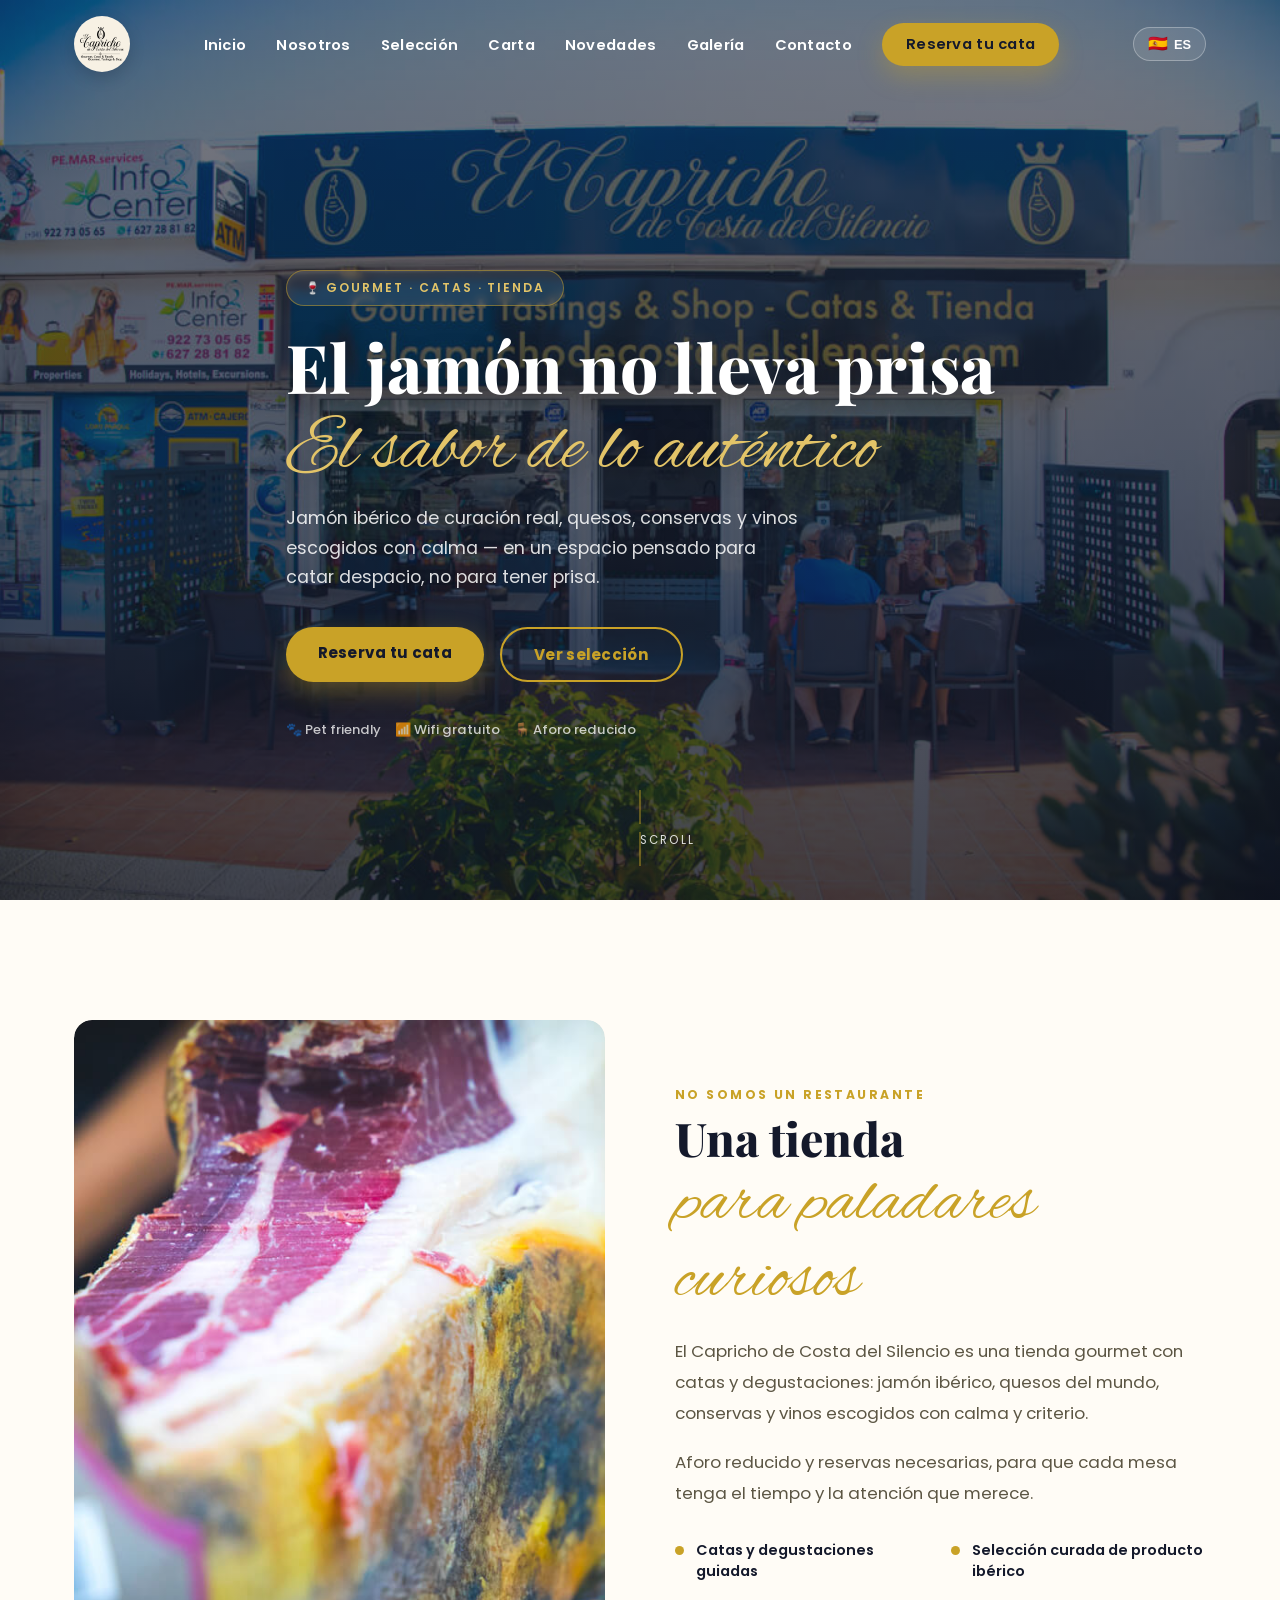
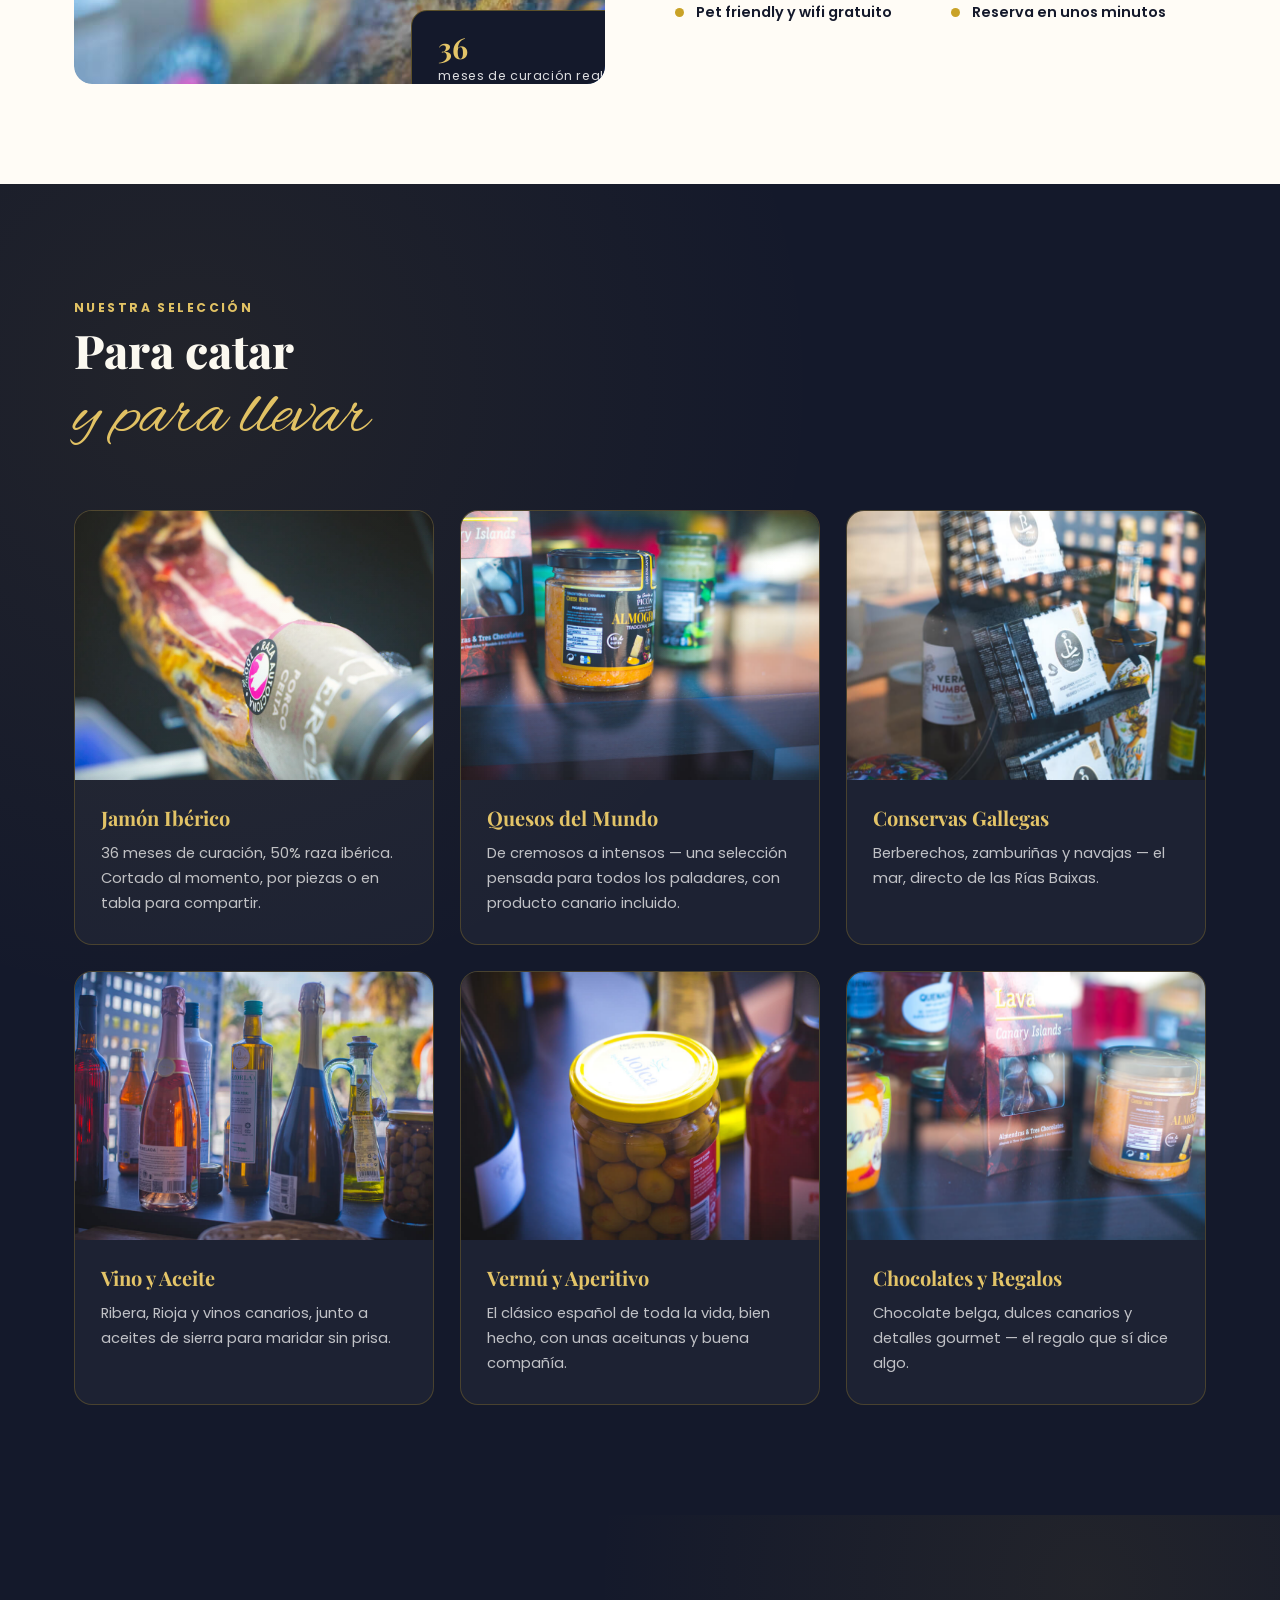
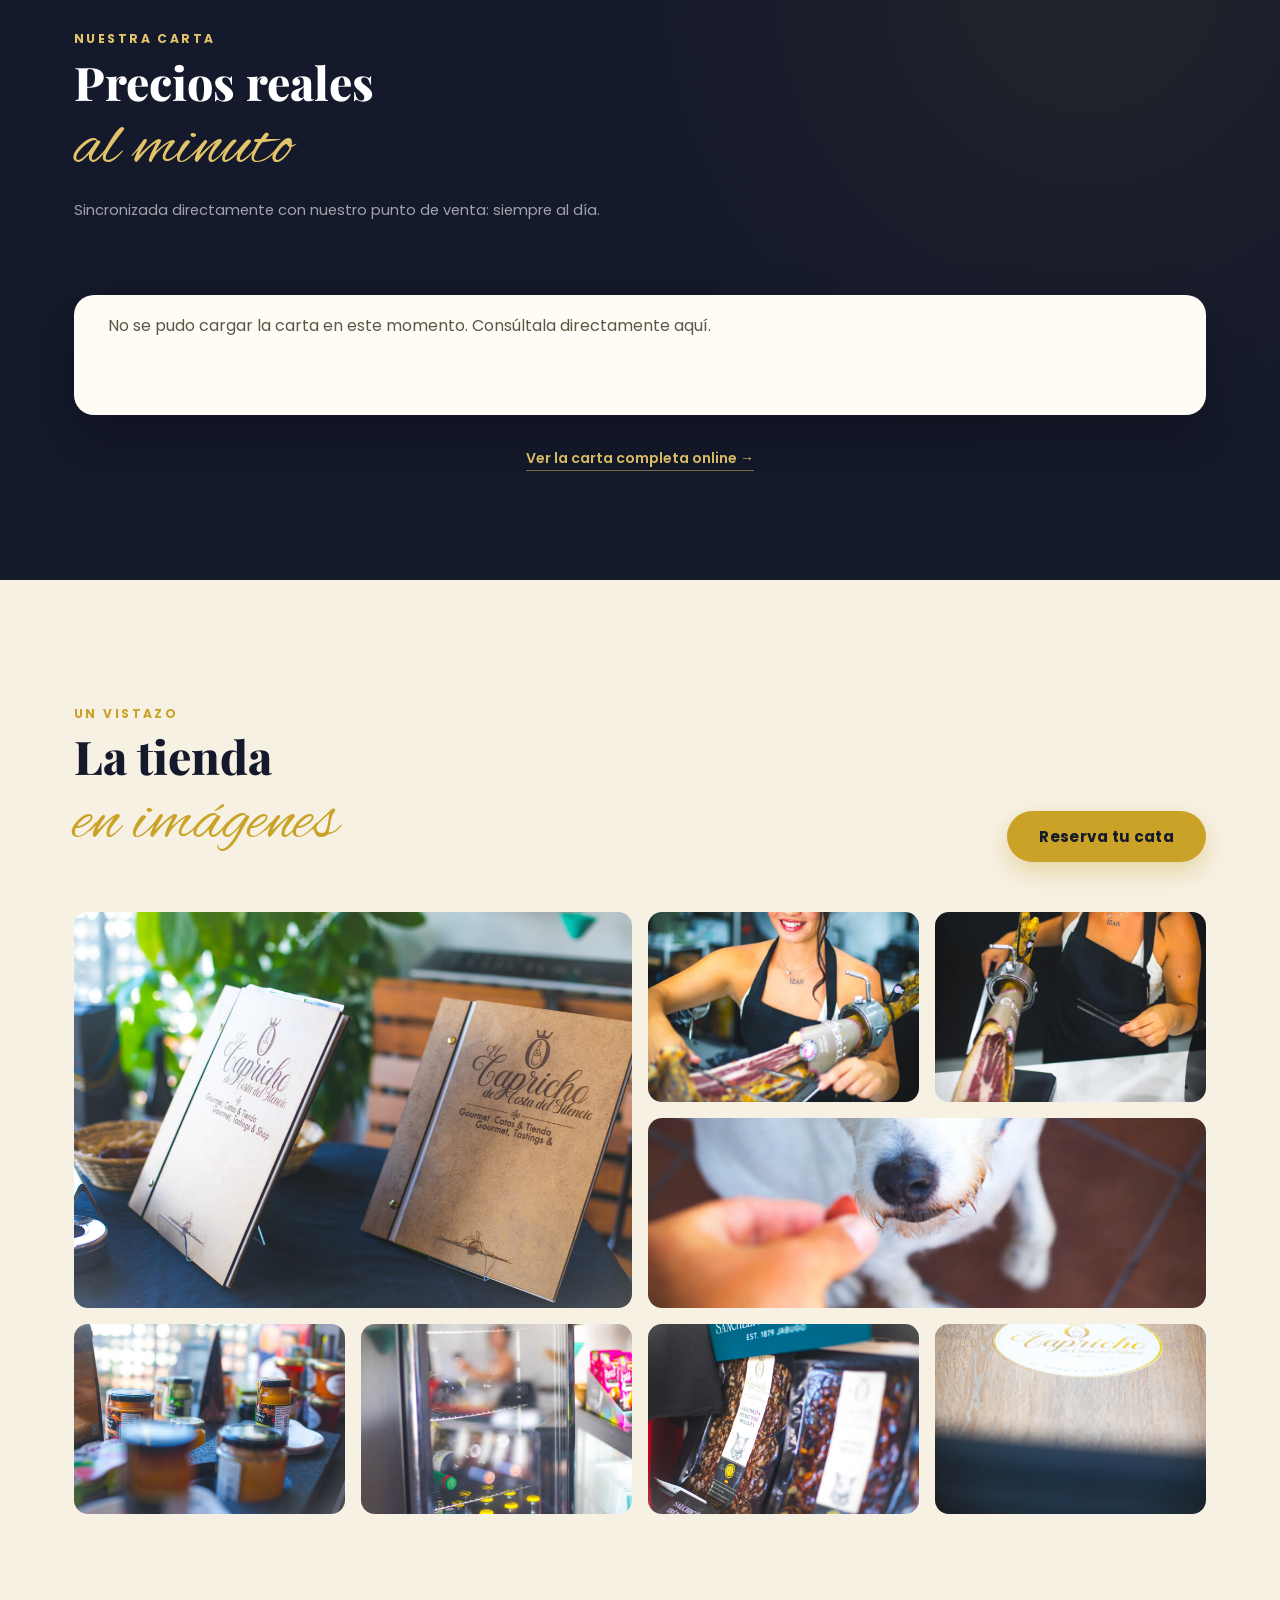
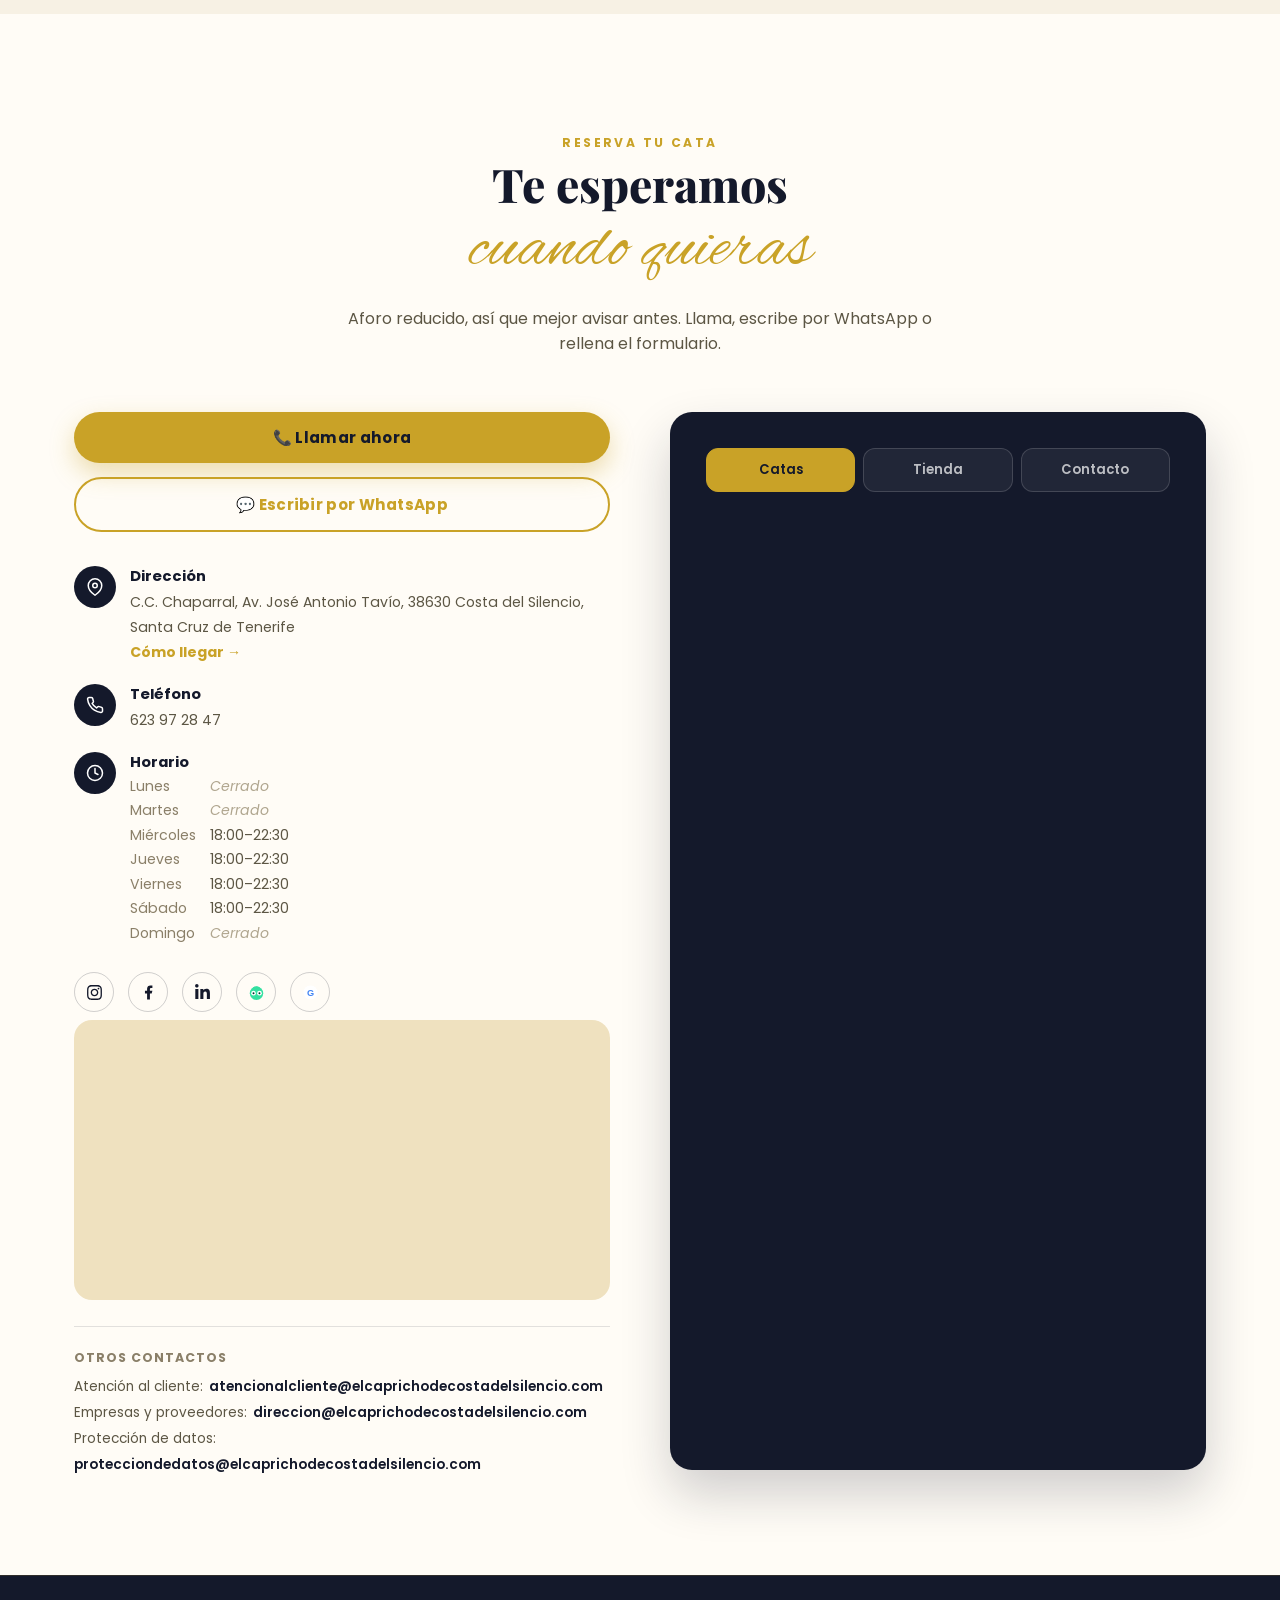
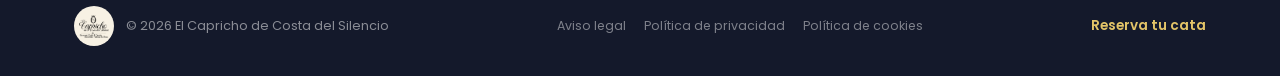
==== commit c2d3c7d5: "Update fmt.Println message from 'Hello' to 'Goodbye'" ====
--- a/index.html
+++ b/index.html
@@ -726,87 +726,32 @@
         </div>
       </div>
 
-      <div class="form-card">
+      <div class="form-card" id="embedFormCard">
         <div class="form-tabs">
-          <button class="form-tab active" id="tabCallback" data-i18n="tab_callback">Te llamamos</button>
-          <button class="form-tab" id="tabEmail" data-i18n="tab_email">Email</button>
-          <button class="form-tab" id="tabOffline" data-i18n="tab_offline">Fuera de horario</button>
-        </div>
-
-        <div class="form-panel active" id="panelCallback">
-          <h3 data-i18n="callback_title">Déjanos tu teléfono</h3>
-          <p class="note" data-i18n="callback_note">Te llamamos en cuanto podamos, normalmente el mismo día.</p>
-          <form id="callbackForm" novalidate>
-            <div class="full">
-              <label data-i18n="form_phone">Teléfono</label>
-              <input type="tel" id="c_phone" inputmode="numeric" pattern="[0-9]{6,15}" maxlength="15" data-i18n-placeholder="form_phone_ph" placeholder="Ej: 600123456" required>
-              <div class="field-error" id="c_phone_err"></div>
-            </div>
-            <div class="full">
-              <label data-i18n="form_name_optional">Nombre (opcional)</label>
-              <input type="text" id="c_name" maxlength="80">
-            </div>
-            <div class="form-captcha">
-              <label data-i18n="captcha_label">🧠 Para confirmar que eres humano: ¿qué producto estrella ofrecemos y empieza por J?</label>
-              <input type="text" id="c_captcha" data-i18n-placeholder="captcha_placeholder" placeholder="Tu respuesta" required autocomplete="off">
-              <div class="captcha-msg err" id="c_captcha_msg" data-i18n="captcha_error">Respuesta incorrecta, inténtalo de nuevo.</div>
-            </div>
-            <button type="submit" class="btn" style="width:100%;" data-i18n="callback_submit">Enviar</button>
-            <div class="form-status" id="c_status"></div>
-          </form>
-        </div>
-
-        <div class="form-panel" id="panelEmail">
-          <h3 data-i18n="email_title">Escríbenos</h3>
-          <p class="note" data-i18n="email_note">Cuéntanos qué necesitas y te respondemos por email a la mayor brevedad.</p>
-          <form id="emailForm" novalidate>
-            <div class="full">
-              <label data-i18n="form_email">Email</label>
-              <input type="email" id="e_email" maxlength="100" required>
-              <div class="field-error" id="e_email_err"></div>
-            </div>
-            <div class="full">
-              <label data-i18n="form_message">Mensaje</label>
-              <textarea id="e_message" maxlength="500" required></textarea>
-              <div class="field-error" id="e_message_err"></div>
-            </div>
-            <div class="form-captcha">
-              <label data-i18n="captcha_label">🧠 Para confirmar que eres humano: ¿qué producto estrella ofrecemos y empieza por J?</label>
-              <input type="text" id="e_captcha" data-i18n-placeholder="captcha_placeholder" placeholder="Tu respuesta" required autocomplete="off">
-              <div class="captcha-msg err" id="e_captcha_msg" data-i18n="captcha_error">Respuesta incorrecta, inténtalo de nuevo.</div>
-            </div>
-            <button type="submit" class="btn" style="width:100%;" data-i18n="email_submit">Enviar mensaje</button>
-            <div class="form-status" id="e_status"></div>
-          </form>
-        </div>
-
-        <div class="form-panel" id="panelOffline">
-          <h3 data-i18n="offline_title">Fuera de horario</h3>
-          <p class="note" data-i18n="offline_note">Ahora mismo estamos cerrados. Déjanos tu mensaje y te contestamos en cuanto abramos.</p>
-          <form id="offlineForm" novalidate>
-            <div class="full">
-              <label data-i18n="form_email">Email</label>
-              <input type="email" id="f_email" maxlength="100" required>
-              <div class="field-error" id="f_email_err"></div>
-            </div>
-            <div class="full">
-              <label data-i18n="form_message">Mensaje</label>
-              <textarea id="f_message" maxlength="500" required></textarea>
-              <div class="field-error" id="f_message_err"></div>
-            </div>
-            <div class="form-captcha">
-              <label data-i18n="captcha_label">🧠 Para confirmar que eres humano: ¿qué producto estrella ofrecemos y empieza por J?</label>
-              <input type="text" id="f_captcha" data-i18n-placeholder="captcha_placeholder" placeholder="Tu respuesta" required autocomplete="off">
-              <div class="captcha-msg err" id="f_captcha_msg" data-i18n="captcha_error">Respuesta incorrecta, inténtalo de nuevo.</div>
-            </div>
-            <button type="submit" class="btn" style="width:100%;" data-i18n="offline_submit">Enviar mensaje</button>
-            <div class="form-status" id="f_status"></div>
-          </form>
+          <button class="form-tab active" id="tabCatas" data-i18n="tab_catas">Catas</button>
+          <button class="form-tab" id="tabTienda" data-i18n="tab_tienda">Tienda</button>
+          <button class="form-tab" id="tabContacto" data-i18n="tab_contacto">Contacto</button>
+        </div>
+
+        <div class="form-panel active" id="panelCatas" style="padding:0;">
+          <iframe id="iframeCatas" title="Reserva tu cata" scrolling="no" style="width:100%;height:920px;border:0;border-radius:0 0 22px 22px;display:block;background:transparent;overflow:hidden;" loading="lazy"></iframe>
+        </div>
+
+        <div class="form-panel" id="panelTienda" style="padding:0;">
+          <iframe id="iframeTienda" title="Solicita tu pedido" scrolling="no" style="width:100%;height:860px;border:0;border-radius:0 0 22px 22px;display:block;background:transparent;overflow:hidden;" loading="lazy"></iframe>
+        </div>
+
+        <div class="form-panel" id="panelContacto" style="padding:0;">
+          <iframe id="iframeContacto" title="Escríbenos" scrolling="no" style="width:100%;height:680px;border:0;border-radius:0 0 22px 22px;display:block;background:transparent;overflow:hidden;" loading="lazy"></iframe>
         </div>
       </div>
-    </div>
-  </div>
-</section>
+      <style>
+        @media (max-width:480px){
+          #iframeCatas{ height:1000px !important; }
+          #iframeTienda{ height:940px !important; }
+          #iframeContacto{ height:740px !important; }
+        }
+      </style></section>
 
 <div id="site-footer-slot"></div>
 
@@ -889,7 +834,7 @@
 
   /* ================= I18N ================= */
   const FLAGS = {es:'🇪🇸', en:'🇬🇧'};
-  const I18N = {"es":{"nav_home":"Inicio","nav_about":"Nosotros","nav_selection":"Selección","nav_gallery":"Galería","nav_novedades":"Novedades","nav_contact":"Contacto","nav_book":"Reserva tu cata","hero_tag":"🍷 Gourmet · Catas · Tienda","hero_title1":"El jamón no lleva prisa","hero_title2":"El sabor de lo auténtico","hero_p":"Jamón ibérico de curación real, quesos, conservas y vinos escogidos con calma — en un espacio pensado para catar despacio, no para tener prisa.","hero_btn2":"Ver selección","hero_scroll":"Scroll","badge_pet":"🐾 Pet friendly","badge_wifi":"📶 Wifi gratuito","badge_aforo":"🪑 Aforo reducido","intro_eyebrow":"No somos un restaurante","intro_title1":"Una tienda","intro_title2":"para paladares curiosos","intro_p1":"El Capricho de Costa del Silencio es una tienda gourmet con catas y degustaciones: jamón ibérico, quesos del mundo, conservas y vinos escogidos con calma y criterio.","intro_p2":"Aforo reducido y reservas necesarias, para que cada mesa tenga el tiempo y la atención que merece.","intro_point1":"Catas y degustaciones guiadas","intro_point2":"Selección curada de producto ibérico","intro_point3":"Pet friendly y wifi gratuito","intro_point4":"Reserva en unos minutos","intro_months":"meses de curación real","sel_eyebrow":"Nuestra selección","sel_title1":"Para catar","sel_title2":"y para llevar","sel1_title":"Jamón Ibérico","sel1_p":"36 meses de curación, 50% raza ibérica. Cortado al momento, por piezas o en tabla para compartir.","sel2_title":"Quesos del Mundo","sel2_p":"De cremosos a intensos — una selección pensada para todos los paladares, con producto canario incluido.","sel3_title":"Conservas Gallegas","sel3_p":"Berberechos, zamburiñas y navajas — el mar, directo de las Rías Baixas.","sel4_title":"Vino y Aceite","sel4_p":"Ribera, Rioja y vinos canarios, junto a aceites de sierra para maridar sin prisa.","sel5_title":"Vermú y Aperitivo","sel5_p":"El clásico español de toda la vida, bien hecho, con unas aceitunas y buena compañía.","sel6_title":"Chocolates y Regalos","sel6_p":"Chocolate belga, dulces canarios y detalles gourmet — el regalo que sí dice algo.","gallery_eyebrow":"Un vistazo","gallery_title1":"La tienda","gallery_title2":"en imágenes","contact_eyebrow":"Reserva tu cata","contact_title1":"Te esperamos","contact_title2":"cuando quieras","contact_p":"Aforo reducido, así que mejor avisar antes. Llama, escribe por WhatsApp o rellena el formulario.","cta_call":"📞 Llamar ahora","cta_whatsapp":"💬 Escribir por WhatsApp","info_address_label":"Dirección","info_directions":"Cómo llegar →","info_phone_label":"Teléfono","info_hours_label":"Horario","day_mon":"Lunes","day_tue":"Martes","day_wed":"Miércoles","day_thu":"Jueves","day_fri":"Viernes","day_sat":"Sábado","day_sun":"Domingo","closed":"Cerrado","form_title":"Solicita tu reserva","form_note":"Esto es una solicitud de reserva: la confirmaremos por email o teléfono a la mayor brevedad posible. Si prefieres respuesta inmediata, mejor llama o escribe por WhatsApp.","form_name":"Nombre","form_people":"Personas","form_date":"Fecha","form_time":"Hora","form_message":"Mensaje","form_message_ph":"Alguna preferencia o alergia que debamos saber","form_submit":"Enviar solicitud de reserva","tab_reserve":"Reservar cata","tab_order":"Pedido de tienda","order_title":"Solicita tu pedido","order_note":"Esto es una solicitud de pedido: te confirmaremos disponibilidad y forma de entrega por email o teléfono a la mayor brevedad posible.","order_contact":"Email o teléfono","order_products":"¿Qué te gustaría pedir?","order_products_ph":"Ej: jamón ibérico 1 kg, una tabla de quesos, dos botellas de vino...","order_message_ph":"Fecha de recogida, envío, alergias...","order_submit":"Enviar solicitud de pedido","mc_title":"Otros contactos","mc_service":"Atención al cliente:","mc_business":"Empresas y proveedores:","mc_privacy":"Protección de datos:","footer_legal":"Aviso legal","footer_privacy":"Política de privacidad","footer_cookies":"Política de cookies","legal_modal_title":"Información legal","aviso_p1":"En cumplimiento del deber de información del artículo 10 de la Ley 34/2002, de Servicios de la Sociedad de la Información y del Comercio Electrónico (LSSICE), se informa de que el titular de este sitio web es Jonathan Álvarez Abreu, NIF 54047787H, con domicilio en Av. José Antonio Tavío, C.C. Chaparral, 38630, Santa Cruz de Tenerife.","aviso_p2":"El Capricho de Costa del Silencio no asume responsabilidad derivada de la falta de veracidad, integridad, actualización o precisión de los datos e informaciones contenidos en estas páginas.","aviso_p3":"Los textos, imágenes, logotipo y demás contenidos de este sitio son propiedad de El Capricho de Costa del Silencio o de sus licenciantes. Queda prohibida su reproducción, distribución o comunicación pública sin consentimiento expreso.","aviso_p4":"Para acceder a algunos servicios (reserva de catas, pedidos de tienda) deberás facilitar datos personales, tratados conforme al Reglamento (UE) 2016/679 (RGPD). Puedes ejercer tus derechos escribiendo a protecciondedatos@elcaprichodecostadelsilencio.com o en la dirección indicada arriba.","priv_h1":"Protección de datos según el RGPD","priv_p1":"Los datos personales que recogemos a través de los formularios de este sitio web (reserva de cata y pedidos de tienda) se incorporan a los ficheros de Jonathan Álvarez Abreu, responsable de El Capricho de Costa del Silencio.","priv_h2":"¿Con qué finalidad tratamos tus datos?","priv_l1":"Gestionar tu reserva de cata o degustación.","priv_l2":"Gestionar tu pedido de productos de la tienda.","priv_l3":"Responder a tus consultas de atención al cliente.","priv_l4":"Enviarte información comercial, solo si nos has dado tu consentimiento expreso.","priv_h3":"¿Por cuánto tiempo los conservamos?","priv_p2":"Mientras exista una relación comercial contigo o hasta que solicites su supresión, y durante el plazo en que pudieran derivarse responsabilidades legales.","priv_h4":"Legitimación y destinatarios","priv_p3":"El tratamiento se basa en tu solicitud de información o reserva, y en tu consentimiento expreso cuando corresponda. Tus datos no se ceden a terceros ajenos a El Capricho de Costa del Silencio, salvo obligación legal.","priv_h5":"Tus derechos","priv_p4":"Puedes ejercer en cualquier momento tus derechos de acceso, rectificación, cancelación, oposición, limitación y portabilidad escribiendo a protecciondedatos@elcaprichodecostadelsilencio.com o en Av. José Antonio Tavío, C.C. Chaparral, 38630, Santa Cruz de Tenerife. También puedes oponerte al envío de comunicaciones comerciales en cualquier momento, por el mismo medio.","priv_h6":"Propiedad intelectual","priv_p5":"Todos los contenidos de este sitio (textos, imágenes, logotipo) son propiedad de El Capricho de Costa del Silencio o de sus licenciantes y están protegidos por la normativa de propiedad intelectual. Queda prohibido su uso no autorizado.","cook_h1":"¿Qué son las cookies?","cook_p1":"Las cookies son archivos que se descargan en tu equipo al visitar una página web y permiten almacenar y recuperar información sobre tus hábitos de navegación.","cook_h2":"Cookies que utilizamos","cook_p2":"Este sitio usa cookies técnicas necesarias para su funcionamiento (por ejemplo, para recordar tu idioma preferido) y puede cargar contenido de terceros, como el mapa de Google Maps incrustado, que puede instalar sus propias cookies conforme a la política de privacidad de Google.","cook_h3":"Tipos de cookies","cook_l1":"Cookies propias: gestionadas directamente por El Capricho de Costa del Silencio (p. ej., para recordar tu idioma).","cook_l2":"Cookies de terceros: instaladas por servicios externos incrustados en la web (p. ej., Google Maps).","cook_l3":"Cookies técnicas: necesarias para la navegación y el funcionamiento básico del sitio.","cook_l4":"Cookies de personalización: recuerdan tus preferencias, como el idioma.","cook_h4":"Cómo gestionar las cookies","cook_p3":"Puedes permitir, bloquear o eliminar las cookies desde la configuración de tu navegador (Chrome, Firefox, Safari, Edge, Opera). Bloquear algunas cookies puede afectar al funcionamiento del sitio.","cook_h5":"Consentimiento","cook_p4":"Al continuar navegando por El Capricho de Costa del Silencio, aceptas el uso de estas cookies según lo descrito en esta política. Puedes cambiar tu decisión en cualquier momento eliminando las cookies desde tu navegador.","nav_carta":"Carta","carta_eyebrow":"Nuestra carta","carta_title1":"Precios reales","carta_title2":"al minuto","carta_sub":"Sincronizada directamente con nuestro punto de venta: siempre al día.","carta_loading":"Cargando la carta…","carta_full_link":"Ver la carta completa online →","carta_error":"No se pudo cargar la carta en este momento. Consúltala directamente aquí.","captcha_label":"🧠 Para confirmar que eres humano: ¿qué producto estrella ofrecemos y empieza por J?","captcha_placeholder":"Tu respuesta","captcha_error":"Respuesta incorrecta, inténtalo de nuevo.","status_sending":"Enviando tu solicitud…","status_success":"Tu solicitud se ha enviado correctamente. Te responderemos lo antes posible.","status_error_intro":"No hemos podido enviar tu solicitud. Puedes:","status_error_call":"Llamarnos","status_error_whatsapp":"Escribirnos por WhatsApp","status_error_email":"Escribirnos directamente a","email_subject_reserve":"Nueva reserva de cata","email_subject_order":"Nuevo pedido de tienda","form_email":"Email","form_phone":"Teléfono","form_phone_ph":"Ej: 600123456","err_required":"Este campo es obligatorio.","err_email":"Introduce un email válido (ej: nombre@dominio.com).","err_phone":"El teléfono solo puede contener números (6 a 15 dígitos).","tab_callback":"Te llamamos","tab_email":"Email","tab_offline":"Fuera de horario","callback_title":"Déjanos tu teléfono","callback_note":"Te llamamos en cuanto podamos, normalmente el mismo día.","callback_submit":"Enviar","form_name_optional":"Nombre (opcional)","email_title":"Escríbenos","email_note":"Cuéntanos qué necesitas y te respondemos por email a la mayor brevedad.","email_submit":"Enviar mensaje","offline_title":"Fuera de horario","offline_note":"Ahora mismo estamos cerrados. Déjanos tu mensaje y te contestamos en cuanto abramos.","offline_submit":"Enviar mensaje","email_subject_callback":"Solicitud de llamada","email_subject_email":"Nuevo mensaje de contacto","email_subject_offline":"Mensaje fuera de horario"},"en":{"nav_home":"Home","nav_about":"About","nav_selection":"Selection","nav_gallery":"Gallery","nav_novedades":"News","nav_contact":"Contact","nav_book":"Book your tasting","hero_tag":"🍷 Gourmet · Tastings · Shop","hero_title1":"Ham like this doesn't rush","hero_title2":"The taste of the authentic","hero_p":"Real Ibérico curing, cheeses, preserves and carefully chosen wines — a place made for tasting slowly, not rushing through.","hero_btn2":"View selection","hero_scroll":"Scroll","badge_pet":"🐾 Pet friendly","badge_wifi":"📶 Free wifi","badge_aforo":"🪑 Limited seating","intro_eyebrow":"We're not a restaurant","intro_title1":"A shop","intro_title2":"for curious palates","intro_p1":"El Capricho de Costa del Silencio is a gourmet shop with tastings: Ibérico ham, cheeses from around the world, preserves and wines chosen with care and criteria.","intro_p2":"Limited seating and reservations required, so every table gets the time and attention it deserves.","intro_point1":"Guided tastings","intro_point2":"A curated selection of Ibérico product","intro_point3":"Pet friendly and free wifi","intro_point4":"Book in a couple of minutes","intro_months":"months of real curing","sel_eyebrow":"Our selection","sel_title1":"To taste","sel_title2":"and to take home","sel1_title":"Ibérico Ham","sel1_p":"36 months of curing, 50% Ibérico breed. Sliced fresh, by the piece or on a board to share.","sel2_title":"Cheeses of the World","sel2_p":"From creamy to bold — a selection for every palate, Canarian product included.","sel3_title":"Galician Preserves","sel3_p":"Cockles, scallops and razor clams — the sea, straight from the Rías Baixas.","sel4_title":"Wine and Oil","sel4_p":"Ribera, Rioja and Canarian wines, alongside olive oils from the sierra to pair without rushing.","sel5_title":"Vermouth and Aperitivo","sel5_p":"The classic Spanish aperitivo, done right, with a few olives and good company.","sel6_title":"Chocolates and Gifts","sel6_p":"Belgian chocolate, Canarian sweets and gourmet treats — the gift that actually says something.","gallery_eyebrow":"A glimpse","gallery_title1":"The shop","gallery_title2":"in pictures","contact_eyebrow":"Book your tasting","contact_title1":"We're waiting","contact_title2":"whenever you like","contact_p":"Seating is limited, so it's best to let us know in advance. Call, message us on WhatsApp, or fill in the form.","cta_call":"📞 Call now","cta_whatsapp":"💬 Message on WhatsApp","info_address_label":"Address","info_directions":"Get directions →","info_phone_label":"Phone","info_hours_label":"Opening hours","day_mon":"Monday","day_tue":"Tuesday","day_wed":"Wednesday","day_thu":"Thursday","day_fri":"Friday","day_sat":"Saturday","day_sun":"Sunday","closed":"Closed","form_title":"Request your reservation","form_note":"This is a reservation request: we will confirm it by email or phone as soon as possible. For an immediate reply, it's best to call or message on WhatsApp.","form_name":"Name","form_people":"Guests","form_date":"Date","form_time":"Time","form_message":"Message","form_message_ph":"Any preference or allergy we should know about","form_submit":"Send reservation request","tab_reserve":"Book a tasting","tab_order":"Shop order","order_title":"Request your order","order_note":"This is an order request: we will confirm availability and delivery by email or phone as soon as possible.","order_contact":"Email or phone","order_products":"What would you like to order?","order_products_ph":"E.g. 1 kg Ibérico ham, one cheese board, two bottles of wine...","order_message_ph":"Pickup date, shipping, allergies...","order_submit":"Send order request","mc_title":"Other contacts","mc_service":"Customer care:","mc_business":"Business and suppliers:","mc_privacy":"Data protection:","footer_legal":"Legal notice","footer_privacy":"Privacy policy","footer_cookies":"Cookie policy","legal_modal_title":"Legal information","aviso_p1":"In compliance with the duty of information under Article 10 of Spanish Law 34/2002 on Information Society and E-commerce Services (LSSICE), this website is owned by Jonathan Álvarez Abreu, Tax ID (NIF) 54047787H, address at Av. José Antonio Tavío, C.C. Chaparral, 38630, Santa Cruz de Tenerife, Spain.","aviso_p2":"El Capricho de Costa del Silencio accepts no liability arising from a lack of accuracy, completeness, timeliness or precision of the data or information contained on these pages.","aviso_p3":"The text, images, logo and other content on this site are the property of El Capricho de Costa del Silencio or its licensors. Reproduction, distribution or public communication without express consent is prohibited.","aviso_p4":"To access certain services (tasting reservations, shop orders) you will need to provide personal data, processed in accordance with Regulation (EU) 2016/679 (GDPR). You can exercise your rights by writing to protecciondedatos@elcaprichodecostadelsilencio.com or at the address above.","priv_h1":"Data protection under the GDPR","priv_p1":"Personal data collected through this website's forms (tasting reservations and shop orders) is included in the files of Jonathan Álvarez Abreu, the party responsible for El Capricho de Costa del Silencio.","priv_h2":"What do we use your data for?","priv_l1":"Managing your tasting or degustation reservation.","priv_l2":"Managing your shop order.","priv_l3":"Responding to your customer service enquiries.","priv_l4":"Sending you commercial information, only if you have given your express consent.","priv_h3":"How long do we keep it?","priv_p2":"For as long as our business relationship continues or until you request its deletion, and for the period during which legal liabilities could arise.","priv_h4":"Legal basis and recipients","priv_p3":"Processing is based on your request for information or booking, and on your express consent where applicable. Your data is not shared with third parties outside El Capricho de Costa del Silencio, except where legally required.","priv_h5":"Your rights","priv_p4":"You can exercise your rights of access, rectification, erasure, objection, restriction and portability at any time by writing to protecciondedatos@elcaprichodecostadelsilencio.com or at Av. José Antonio Tavío, C.C. Chaparral, 38630, Santa Cruz de Tenerife, Spain. You can also object to receiving commercial communications at any time, through the same channel.","priv_h6":"Intellectual property","priv_p5":"All content on this site (text, images, logo) is the property of El Capricho de Costa del Silencio or its licensors and is protected under intellectual property law. Unauthorised use is prohibited.","cook_h1":"What are cookies?","cook_p1":"Cookies are files downloaded to your device when you visit a website, allowing information about your browsing habits to be stored and retrieved.","cook_h2":"Cookies we use","cook_p2":"This site uses technical cookies necessary for it to work (for example, to remember your preferred language) and may load third-party content, such as the embedded Google Maps, which may set its own cookies under Google's privacy policy.","cook_h3":"Types of cookies","cook_l1":"First-party cookies: managed directly by El Capricho de Costa del Silencio (e.g. to remember your language).","cook_l2":"Third-party cookies: set by external services embedded on the site (e.g. Google Maps).","cook_l3":"Technical cookies: necessary for browsing and the site's basic operation.","cook_l4":"Personalisation cookies: remember your preferences, such as language.","cook_h4":"Managing cookies","cook_p3":"You can allow, block or delete cookies through your browser settings (Chrome, Firefox, Safari, Edge, Opera). Blocking some cookies may affect how the site works.","cook_h5":"Consent","cook_p4":"By continuing to browse El Capricho de Costa del Silencio, you accept the use of these cookies as described in this policy. You can change your decision at any time by deleting cookies from your browser.","nav_carta":"Menu","carta_eyebrow":"Our menu","carta_title1":"Real prices","carta_title2":"updated live","carta_sub":"Synced directly with our point of sale: always up to date.","carta_loading":"Loading the menu…","carta_full_link":"See the full menu online →","carta_error":"The menu could not be loaded right now. Check it directly here.","captcha_label":"🧠 Just to confirm you are human: what star product do we offer? (Hint: in Spanish it starts with J)","captcha_placeholder":"Your answer","captcha_error":"That is not quite right, please try again.","status_sending":"Sending your request…","status_success":"Your request has been sent successfully. We will get back to you as soon as possible.","status_error_intro":"We could not send your request. You can:","status_error_call":"Call us","status_error_whatsapp":"Message us on WhatsApp","status_error_email":"Email us directly at","email_subject_reserve":"New tasting reservation","email_subject_order":"New shop order","form_email":"Email","form_phone":"Phone","form_phone_ph":"E.g. 600123456","err_required":"This field is required.","err_email":"Enter a valid email (e.g. name@domain.com).","err_phone":"Phone can only contain numbers (6 to 15 digits).","tab_callback":"Call me back","tab_email":"Email","tab_offline":"After hours","callback_title":"Leave your phone number","callback_note":"We'll call you back as soon as we can, usually the same day.","callback_submit":"Send","form_name_optional":"Name (optional)","email_title":"Write to us","email_note":"Tell us what you need and we'll reply by email as soon as possible.","email_submit":"Send message","offline_title":"After hours","offline_note":"We're closed right now. Leave us a message and we'll get back to you when we open.","offline_submit":"Send message","email_subject_callback":"Callback request","email_subject_email":"New contact message","email_subject_offline":"After-hours message"}};
+  const I18N = {"es":{"nav_home":"Inicio","nav_about":"Nosotros","nav_selection":"Selección","nav_gallery":"Galería","nav_novedades":"Novedades","nav_contact":"Contacto","nav_book":"Reserva tu cata","hero_tag":"🍷 Gourmet · Catas · Tienda","hero_title1":"El jamón no lleva prisa","hero_title2":"El sabor de lo auténtico","hero_p":"Jamón ibérico de curación real, quesos, conservas y vinos escogidos con calma — en un espacio pensado para catar despacio, no para tener prisa.","hero_btn2":"Ver selección","hero_scroll":"Scroll","badge_pet":"🐾 Pet friendly","badge_wifi":"📶 Wifi gratuito","badge_aforo":"🪑 Aforo reducido","intro_eyebrow":"No somos un restaurante","intro_title1":"Una tienda","intro_title2":"para paladares curiosos","intro_p1":"El Capricho de Costa del Silencio es una tienda gourmet con catas y degustaciones: jamón ibérico, quesos del mundo, conservas y vinos escogidos con calma y criterio.","intro_p2":"Aforo reducido y reservas necesarias, para que cada mesa tenga el tiempo y la atención que merece.","intro_point1":"Catas y degustaciones guiadas","intro_point2":"Selección curada de producto ibérico","intro_point3":"Pet friendly y wifi gratuito","intro_point4":"Reserva en unos minutos","intro_months":"meses de curación real","sel_eyebrow":"Nuestra selección","sel_title1":"Para catar","sel_title2":"y para llevar","sel1_title":"Jamón Ibérico","sel1_p":"36 meses de curación, 50% raza ibérica. Cortado al momento, por piezas o en tabla para compartir.","sel2_title":"Quesos del Mundo","sel2_p":"De cremosos a intensos — una selección pensada para todos los paladares, con producto canario incluido.","sel3_title":"Conservas Gallegas","sel3_p":"Berberechos, zamburiñas y navajas — el mar, directo de las Rías Baixas.","sel4_title":"Vino y Aceite","sel4_p":"Ribera, Rioja y vinos canarios, junto a aceites de sierra para maridar sin prisa.","sel5_title":"Vermú y Aperitivo","sel5_p":"El clásico español de toda la vida, bien hecho, con unas aceitunas y buena compañía.","sel6_title":"Chocolates y Regalos","sel6_p":"Chocolate belga, dulces canarios y detalles gourmet — el regalo que sí dice algo.","gallery_eyebrow":"Un vistazo","gallery_title1":"La tienda","gallery_title2":"en imágenes","contact_eyebrow":"Reserva tu cata","contact_title1":"Te esperamos","contact_title2":"cuando quieras","contact_p":"Aforo reducido, así que mejor avisar antes. Llama, escribe por WhatsApp o rellena el formulario.","cta_call":"📞 Llamar ahora","cta_whatsapp":"💬 Escribir por WhatsApp","info_address_label":"Dirección","info_directions":"Cómo llegar →","info_phone_label":"Teléfono","info_hours_label":"Horario","day_mon":"Lunes","day_tue":"Martes","day_wed":"Miércoles","day_thu":"Jueves","day_fri":"Viernes","day_sat":"Sábado","day_sun":"Domingo","closed":"Cerrado","form_title":"Solicita tu reserva","form_note":"Esto es una solicitud de reserva: la confirmaremos por email o teléfono a la mayor brevedad posible. Si prefieres respuesta inmediata, mejor llama o escribe por WhatsApp.","form_name":"Nombre","form_people":"Personas","form_date":"Fecha","form_time":"Hora","form_message":"Mensaje","form_message_ph":"Alguna preferencia o alergia que debamos saber","form_submit":"Enviar solicitud de reserva","tab_reserve":"Reservar cata","tab_order":"Pedido de tienda","order_title":"Solicita tu pedido","order_note":"Esto es una solicitud de pedido: te confirmaremos disponibilidad y forma de entrega por email o teléfono a la mayor brevedad posible.","order_contact":"Email o teléfono","order_products":"¿Qué te gustaría pedir?","order_products_ph":"Ej: jamón ibérico 1 kg, una tabla de quesos, dos botellas de vino...","order_message_ph":"Fecha de recogida, envío, alergias...","order_submit":"Enviar solicitud de pedido","mc_title":"Otros contactos","mc_service":"Atención al cliente:","mc_business":"Empresas y proveedores:","mc_privacy":"Protección de datos:","footer_legal":"Aviso legal","footer_privacy":"Política de privacidad","footer_cookies":"Política de cookies","legal_modal_title":"Información legal","aviso_p1":"En cumplimiento del deber de información del artículo 10 de la Ley 34/2002, de Servicios de la Sociedad de la Información y del Comercio Electrónico (LSSICE), se informa de que el titular de este sitio web es Jonathan Álvarez Abreu, NIF 54047787H, con domicilio en Av. José Antonio Tavío, C.C. Chaparral, 38630, Santa Cruz de Tenerife.","aviso_p2":"El Capricho de Costa del Silencio no asume responsabilidad derivada de la falta de veracidad, integridad, actualización o precisión de los datos e informaciones contenidos en estas páginas.","aviso_p3":"Los textos, imágenes, logotipo y demás contenidos de este sitio son propiedad de El Capricho de Costa del Silencio o de sus licenciantes. Queda prohibida su reproducción, distribución o comunicación pública sin consentimiento expreso.","aviso_p4":"Para acceder a algunos servicios (reserva de catas, pedidos de tienda) deberás facilitar datos personales, tratados conforme al Reglamento (UE) 2016/679 (RGPD). Puedes ejercer tus derechos escribiendo a protecciondedatos@elcaprichodecostadelsilencio.com o en la dirección indicada arriba.","priv_h1":"Protección de datos según el RGPD","priv_p1":"Los datos personales que recogemos a través de los formularios de este sitio web (reserva de cata y pedidos de tienda) se incorporan a los ficheros de Jonathan Álvarez Abreu, responsable de El Capricho de Costa del Silencio.","priv_h2":"¿Con qué finalidad tratamos tus datos?","priv_l1":"Gestionar tu reserva de cata o degustación.","priv_l2":"Gestionar tu pedido de productos de la tienda.","priv_l3":"Responder a tus consultas de atención al cliente.","priv_l4":"Enviarte información comercial, solo si nos has dado tu consentimiento expreso.","priv_h3":"¿Por cuánto tiempo los conservamos?","priv_p2":"Mientras exista una relación comercial contigo o hasta que solicites su supresión, y durante el plazo en que pudieran derivarse responsabilidades legales.","priv_h4":"Legitimación y destinatarios","priv_p3":"El tratamiento se basa en tu solicitud de información o reserva, y en tu consentimiento expreso cuando corresponda. Tus datos no se ceden a terceros ajenos a El Capricho de Costa del Silencio, salvo obligación legal.","priv_h5":"Tus derechos","priv_p4":"Puedes ejercer en cualquier momento tus derechos de acceso, rectificación, cancelación, oposición, limitación y portabilidad escribiendo a protecciondedatos@elcaprichodecostadelsilencio.com o en Av. José Antonio Tavío, C.C. Chaparral, 38630, Santa Cruz de Tenerife. También puedes oponerte al envío de comunicaciones comerciales en cualquier momento, por el mismo medio.","priv_h6":"Propiedad intelectual","priv_p5":"Todos los contenidos de este sitio (textos, imágenes, logotipo) son propiedad de El Capricho de Costa del Silencio o de sus licenciantes y están protegidos por la normativa de propiedad intelectual. Queda prohibido su uso no autorizado.","cook_h1":"¿Qué son las cookies?","cook_p1":"Las cookies son archivos que se descargan en tu equipo al visitar una página web y permiten almacenar y recuperar información sobre tus hábitos de navegación.","cook_h2":"Cookies que utilizamos","cook_p2":"Este sitio usa cookies técnicas necesarias para su funcionamiento (por ejemplo, para recordar tu idioma preferido) y puede cargar contenido de terceros, como el mapa de Google Maps incrustado, que puede instalar sus propias cookies conforme a la política de privacidad de Google.","cook_h3":"Tipos de cookies","cook_l1":"Cookies propias: gestionadas directamente por El Capricho de Costa del Silencio (p. ej., para recordar tu idioma).","cook_l2":"Cookies de terceros: instaladas por servicios externos incrustados en la web (p. ej., Google Maps).","cook_l3":"Cookies técnicas: necesarias para la navegación y el funcionamiento básico del sitio.","cook_l4":"Cookies de personalización: recuerdan tus preferencias, como el idioma.","cook_h4":"Cómo gestionar las cookies","cook_p3":"Puedes permitir, bloquear o eliminar las cookies desde la configuración de tu navegador (Chrome, Firefox, Safari, Edge, Opera). Bloquear algunas cookies puede afectar al funcionamiento del sitio.","cook_h5":"Consentimiento","cook_p4":"Al continuar navegando por El Capricho de Costa del Silencio, aceptas el uso de estas cookies según lo descrito en esta política. Puedes cambiar tu decisión en cualquier momento eliminando las cookies desde tu navegador.","nav_carta":"Carta","carta_eyebrow":"Nuestra carta","carta_title1":"Precios reales","carta_title2":"al minuto","carta_sub":"Sincronizada directamente con nuestro punto de venta: siempre al día.","carta_loading":"Cargando la carta…","carta_full_link":"Ver la carta completa online →","carta_error":"No se pudo cargar la carta en este momento. Consúltala directamente aquí.","captcha_label":"🧠 Para confirmar que eres humano: ¿qué producto estrella ofrecemos y empieza por J?","captcha_placeholder":"Tu respuesta","captcha_error":"Respuesta incorrecta, inténtalo de nuevo.","status_sending":"Enviando tu solicitud…","status_success":"Tu solicitud se ha enviado correctamente. Te responderemos lo antes posible.","status_error_intro":"No hemos podido enviar tu solicitud. Puedes:","status_error_call":"Llamarnos","status_error_whatsapp":"Escribirnos por WhatsApp","status_error_email":"Escribirnos directamente a","email_subject_reserve":"Nueva reserva de cata","email_subject_order":"Nuevo pedido de tienda","form_email":"Email","form_phone":"Teléfono","form_phone_ph":"Ej: 600123456","err_required":"Este campo es obligatorio.","err_email":"Introduce un email válido (ej: nombre@dominio.com).","err_phone":"El teléfono solo puede contener números (6 a 15 dígitos).","tab_callback":"Te llamamos","tab_email":"Email","tab_offline":"Fuera de horario","callback_title":"Déjanos tu teléfono","callback_note":"Te llamamos en cuanto podamos, normalmente el mismo día.","callback_submit":"Enviar","form_name_optional":"Nombre (opcional)","email_title":"Escríbenos","email_note":"Cuéntanos qué necesitas y te respondemos por email a la mayor brevedad.","email_submit":"Enviar mensaje","offline_title":"Fuera de horario","offline_note":"Ahora mismo estamos cerrados. Déjanos tu mensaje y te contestamos en cuanto abramos.","offline_submit":"Enviar mensaje","email_subject_callback":"Solicitud de llamada","email_subject_email":"Nuevo mensaje de contacto","email_subject_offline":"Mensaje fuera de horario","tab_catas":"Catas","tab_tienda":"Tienda","tab_contacto":"Contacto"},"en":{"nav_home":"Home","nav_about":"About","nav_selection":"Selection","nav_gallery":"Gallery","nav_novedades":"News","nav_contact":"Contact","nav_book":"Book your tasting","hero_tag":"🍷 Gourmet · Tastings · Shop","hero_title1":"Ham like this doesn't rush","hero_title2":"The taste of the authentic","hero_p":"Real Ibérico curing, cheeses, preserves and carefully chosen wines — a place made for tasting slowly, not rushing through.","hero_btn2":"View selection","hero_scroll":"Scroll","badge_pet":"🐾 Pet friendly","badge_wifi":"📶 Free wifi","badge_aforo":"🪑 Limited seating","intro_eyebrow":"We're not a restaurant","intro_title1":"A shop","intro_title2":"for curious palates","intro_p1":"El Capricho de Costa del Silencio is a gourmet shop with tastings: Ibérico ham, cheeses from around the world, preserves and wines chosen with care and criteria.","intro_p2":"Limited seating and reservations required, so every table gets the time and attention it deserves.","intro_point1":"Guided tastings","intro_point2":"A curated selection of Ibérico product","intro_point3":"Pet friendly and free wifi","intro_point4":"Book in a couple of minutes","intro_months":"months of real curing","sel_eyebrow":"Our selection","sel_title1":"To taste","sel_title2":"and to take home","sel1_title":"Ibérico Ham","sel1_p":"36 months of curing, 50% Ibérico breed. Sliced fresh, by the piece or on a board to share.","sel2_title":"Cheeses of the World","sel2_p":"From creamy to bold — a selection for every palate, Canarian product included.","sel3_title":"Galician Preserves","sel3_p":"Cockles, scallops and razor clams — the sea, straight from the Rías Baixas.","sel4_title":"Wine and Oil","sel4_p":"Ribera, Rioja and Canarian wines, alongside olive oils from the sierra to pair without rushing.","sel5_title":"Vermouth and Aperitivo","sel5_p":"The classic Spanish aperitivo, done right, with a few olives and good company.","sel6_title":"Chocolates and Gifts","sel6_p":"Belgian chocolate, Canarian sweets and gourmet treats — the gift that actually says something.","gallery_eyebrow":"A glimpse","gallery_title1":"The shop","gallery_title2":"in pictures","contact_eyebrow":"Book your tasting","contact_title1":"We're waiting","contact_title2":"whenever you like","contact_p":"Seating is limited, so it's best to let us know in advance. Call, message us on WhatsApp, or fill in the form.","cta_call":"📞 Call now","cta_whatsapp":"💬 Message on WhatsApp","info_address_label":"Address","info_directions":"Get directions →","info_phone_label":"Phone","info_hours_label":"Opening hours","day_mon":"Monday","day_tue":"Tuesday","day_wed":"Wednesday","day_thu":"Thursday","day_fri":"Friday","day_sat":"Saturday","day_sun":"Sunday","closed":"Closed","form_title":"Request your reservation","form_note":"This is a reservation request: we will confirm it by email or phone as soon as possible. For an immediate reply, it's best to call or message on WhatsApp.","form_name":"Name","form_people":"Guests","form_date":"Date","form_time":"Time","form_message":"Message","form_message_ph":"Any preference or allergy we should know about","form_submit":"Send reservation request","tab_reserve":"Book a tasting","tab_order":"Shop order","order_title":"Request your order","order_note":"This is an order request: we will confirm availability and delivery by email or phone as soon as possible.","order_contact":"Email or phone","order_products":"What would you like to order?","order_products_ph":"E.g. 1 kg Ibérico ham, one cheese board, two bottles of wine...","order_message_ph":"Pickup date, shipping, allergies...","order_submit":"Send order request","mc_title":"Other contacts","mc_service":"Customer care:","mc_business":"Business and suppliers:","mc_privacy":"Data protection:","footer_legal":"Legal notice","footer_privacy":"Privacy policy","footer_cookies":"Cookie policy","legal_modal_title":"Legal information","aviso_p1":"In compliance with the duty of information under Article 10 of Spanish Law 34/2002 on Information Society and E-commerce Services (LSSICE), this website is owned by Jonathan Álvarez Abreu, Tax ID (NIF) 54047787H, address at Av. José Antonio Tavío, C.C. Chaparral, 38630, Santa Cruz de Tenerife, Spain.","aviso_p2":"El Capricho de Costa del Silencio accepts no liability arising from a lack of accuracy, completeness, timeliness or precision of the data or information contained on these pages.","aviso_p3":"The text, images, logo and other content on this site are the property of El Capricho de Costa del Silencio or its licensors. Reproduction, distribution or public communication without express consent is prohibited.","aviso_p4":"To access certain services (tasting reservations, shop orders) you will need to provide personal data, processed in accordance with Regulation (EU) 2016/679 (GDPR). You can exercise your rights by writing to protecciondedatos@elcaprichodecostadelsilencio.com or at the address above.","priv_h1":"Data protection under the GDPR","priv_p1":"Personal data collected through this website's forms (tasting reservations and shop orders) is included in the files of Jonathan Álvarez Abreu, the party responsible for El Capricho de Costa del Silencio.","priv_h2":"What do we use your data for?","priv_l1":"Managing your tasting or degustation reservation.","priv_l2":"Managing your shop order.","priv_l3":"Responding to your customer service enquiries.","priv_l4":"Sending you commercial information, only if you have given your express consent.","priv_h3":"How long do we keep it?","priv_p2":"For as long as our business relationship continues or until you request its deletion, and for the period during which legal liabilities could arise.","priv_h4":"Legal basis and recipients","priv_p3":"Processing is based on your request for information or booking, and on your express consent where applicable. Your data is not shared with third parties outside El Capricho de Costa del Silencio, except where legally required.","priv_h5":"Your rights","priv_p4":"You can exercise your rights of access, rectification, erasure, objection, restriction and portability at any time by writing to protecciondedatos@elcaprichodecostadelsilencio.com or at Av. José Antonio Tavío, C.C. Chaparral, 38630, Santa Cruz de Tenerife, Spain. You can also object to receiving commercial communications at any time, through the same channel.","priv_h6":"Intellectual property","priv_p5":"All content on this site (text, images, logo) is the property of El Capricho de Costa del Silencio or its licensors and is protected under intellectual property law. Unauthorised use is prohibited.","cook_h1":"What are cookies?","cook_p1":"Cookies are files downloaded to your device when you visit a website, allowing information about your browsing habits to be stored and retrieved.","cook_h2":"Cookies we use","cook_p2":"This site uses technical cookies necessary for it to work (for example, to remember your preferred language) and may load third-party content, such as the embedded Google Maps, which may set its own cookies under Google's privacy policy.","cook_h3":"Types of cookies","cook_l1":"First-party cookies: managed directly by El Capricho de Costa del Silencio (e.g. to remember your language).","cook_l2":"Third-party cookies: set by external services embedded on the site (e.g. Google Maps).","cook_l3":"Technical cookies: necessary for browsing and the site's basic operation.","cook_l4":"Personalisation cookies: remember your preferences, such as language.","cook_h4":"Managing cookies","cook_p3":"You can allow, block or delete cookies through your browser settings (Chrome, Firefox, Safari, Edge, Opera). Blocking some cookies may affect how the site works.","cook_h5":"Consent","cook_p4":"By continuing to browse El Capricho de Costa del Silencio, you accept the use of these cookies as described in this policy. You can change your decision at any time by deleting cookies from your browser.","nav_carta":"Menu","carta_eyebrow":"Our menu","carta_title1":"Real prices","carta_title2":"updated live","carta_sub":"Synced directly with our point of sale: always up to date.","carta_loading":"Loading the menu…","carta_full_link":"See the full menu online →","carta_error":"The menu could not be loaded right now. Check it directly here.","captcha_label":"🧠 Just to confirm you are human: what star product do we offer? (Hint: in Spanish it starts with J)","captcha_placeholder":"Your answer","captcha_error":"That is not quite right, please try again.","status_sending":"Sending your request…","status_success":"Your request has been sent successfully. We will get back to you as soon as possible.","status_error_intro":"We could not send your request. You can:","status_error_call":"Call us","status_error_whatsapp":"Message us on WhatsApp","status_error_email":"Email us directly at","email_subject_reserve":"New tasting reservation","email_subject_order":"New shop order","form_email":"Email","form_phone":"Phone","form_phone_ph":"E.g. 600123456","err_required":"This field is required.","err_email":"Enter a valid email (e.g. name@domain.com).","err_phone":"Phone can only contain numbers (6 to 15 digits).","tab_callback":"Call me back","tab_email":"Email","tab_offline":"After hours","callback_title":"Leave your phone number","callback_note":"We'll call you back as soon as we can, usually the same day.","callback_submit":"Send","form_name_optional":"Name (optional)","email_title":"Write to us","email_note":"Tell us what you need and we'll reply by email as soon as possible.","email_submit":"Send message","offline_title":"After hours","offline_note":"We're closed right now. Leave us a message and we'll get back to you when we open.","offline_submit":"Send message","email_subject_callback":"Callback request","email_subject_email":"New contact message","email_subject_offline":"After-hours message","tab_catas":"Tastings","tab_tienda":"Shop","tab_contacto":"Contact"}};
 
   let currentLang = localStorage.getItem('capricho_lang') || 'es';
 
@@ -924,6 +869,7 @@
       mc.textContent = email;
     }
     if (typeof cartaData !== 'undefined' && cartaData) renderCartaTabs();
+    if (typeof updateEmbedForms === 'function') updateEmbedForms(lang);
   }
 
   const langSwitch = document.getElementById('langSwitch');
@@ -1017,13 +963,26 @@
   }
   loadCarta();
 
-  setLanguage(currentLang);
-
-  /* ================= FORM TABS ================= */
+  /* ================= FORM TABS + EMBEDDED CRM FORMS ================= */
+  const EMBED_URLS = {
+    catas:    { es: 'https://crmapi.retuertographicdesign.com/form/11bf0a57-9c73-336b-a9ad-ef6865a8aebd', en: 'https://crmapi.retuertographicdesign.com/form/65486277-71c5-3765-9146-b1a5d9cae914' },
+    tienda:   { es: 'https://crmapi.retuertographicdesign.com/form/42b92846-d4a4-3e1a-a4c1-4f1e6a7b015a', en: 'https://crmapi.retuertographicdesign.com/form/0ca7dda8-9f6d-3092-b90b-00c2e373e58c' },
+    contacto: { es: 'https://crmapi.retuertographicdesign.com/form/1cb9b99b-d147-3a68-a83c-2646e0f4f535', en: 'https://crmapi.retuertographicdesign.com/form/362fb84a-dfe3-369c-a01f-99c4784245f4' },
+  };
+  function updateEmbedForms(lang){
+    const l = lang === 'en' ? 'en' : 'es';
+    const catasFrame = document.getElementById('iframeCatas');
+    const tiendaFrame = document.getElementById('iframeTienda');
+    const contactoFrame = document.getElementById('iframeContacto');
+    if (catasFrame) catasFrame.src = EMBED_URLS.catas[l];
+    if (tiendaFrame) tiendaFrame.src = EMBED_URLS.tienda[l];
+    if (contactoFrame) contactoFrame.src = EMBED_URLS.contacto[l];
+  }
+
   const formTabs = [
-    { tab: document.getElementById('tabCallback'), panel: document.getElementById('panelCallback') },
-    { tab: document.getElementById('tabEmail'), panel: document.getElementById('panelEmail') },
-    { tab: document.getElementById('tabOffline'), panel: document.getElementById('panelOffline') },
+    { key: 'catas', tab: document.getElementById('tabCatas'), panel: document.getElementById('panelCatas') },
+    { key: 'tienda', tab: document.getElementById('tabTienda'), panel: document.getElementById('panelTienda') },
+    { key: 'contacto', tab: document.getElementById('tabContacto'), panel: document.getElementById('panelContacto') },
   ];
   formTabs.forEach(({ tab }) => {
     tab.addEventListener('click', () => {
@@ -1033,6 +992,9 @@
       });
     });
   });
+
+  setLanguage(currentLang);
+
 
   /* ================= FORMS ================= */
   const EMAILJS_PUBLIC_KEY = 'o28N2eUt1lre5-BYe';
@@ -1150,76 +1112,6 @@
     });
   }
 
-  wireForm({
-    formId: 'callbackForm', captchaId: 'c_captcha', captchaMsgId: 'c_captcha_msg', statusId: 'c_status',
-    emailMap: CONTACT_EMAIL,
-    fields: [
-      { id: 'c_phone', type: 'phone' },
-    ],
-    buildParams: (toEmail) => {
-      const phone = document.getElementById('c_phone').value;
-      const name = document.getElementById('c_name').value;
-      const t = I18N[currentLang] || I18N.es;
-      return {
-        name: name || phone,
-        to_email: toEmail,
-        email: '',
-        subject: t.email_subject_callback + (name ? ' - ' + name : ''),
-        message:
-          t.email_subject_callback + '\n\n' +
-          t.form_phone + ': ' + phone + '\n' +
-          t.form_name + ': ' + (name || '-'),
-      };
-    }
-  });
-
-  wireForm({
-    formId: 'emailForm', captchaId: 'e_captcha', captchaMsgId: 'e_captcha_msg', statusId: 'e_status',
-    emailMap: CONTACT_EMAIL,
-    fields: [
-      { id: 'e_email', type: 'email' },
-      { id: 'e_message', type: 'text' },
-    ],
-    buildParams: (toEmail) => {
-      const userEmail = document.getElementById('e_email').value;
-      const message = document.getElementById('e_message').value;
-      const t = I18N[currentLang] || I18N.es;
-      return {
-        name: userEmail,
-        to_email: toEmail,
-        email: userEmail,
-        subject: t.email_subject_email,
-        message:
-          t.email_subject_email + '\n\n' +
-          t.form_email + ': ' + userEmail + '\n' +
-          t.form_message + ': ' + message,
-      };
-    }
-  });
-
-  wireForm({
-    formId: 'offlineForm', captchaId: 'f_captcha', captchaMsgId: 'f_captcha_msg', statusId: 'f_status',
-    emailMap: CONTACT_EMAIL,
-    fields: [
-      { id: 'f_email', type: 'email' },
-      { id: 'f_message', type: 'text' },
-    ],
-    buildParams: (toEmail) => {
-      const userEmail = document.getElementById('f_email').value;
-      const message = document.getElementById('f_message').value;
-      const t = I18N[currentLang] || I18N.es;
-      return {
-        name: userEmail,
-        to_email: toEmail,
-        email: userEmail,
-        subject: t.email_subject_offline,
-        message:
-          t.email_subject_offline + '\n\n' +
-          t.form_email + ': ' + userEmail + '\n' +
-          t.form_message + ': ' + message,
-      };
-    }
-  });
 })();
 </script>
 
